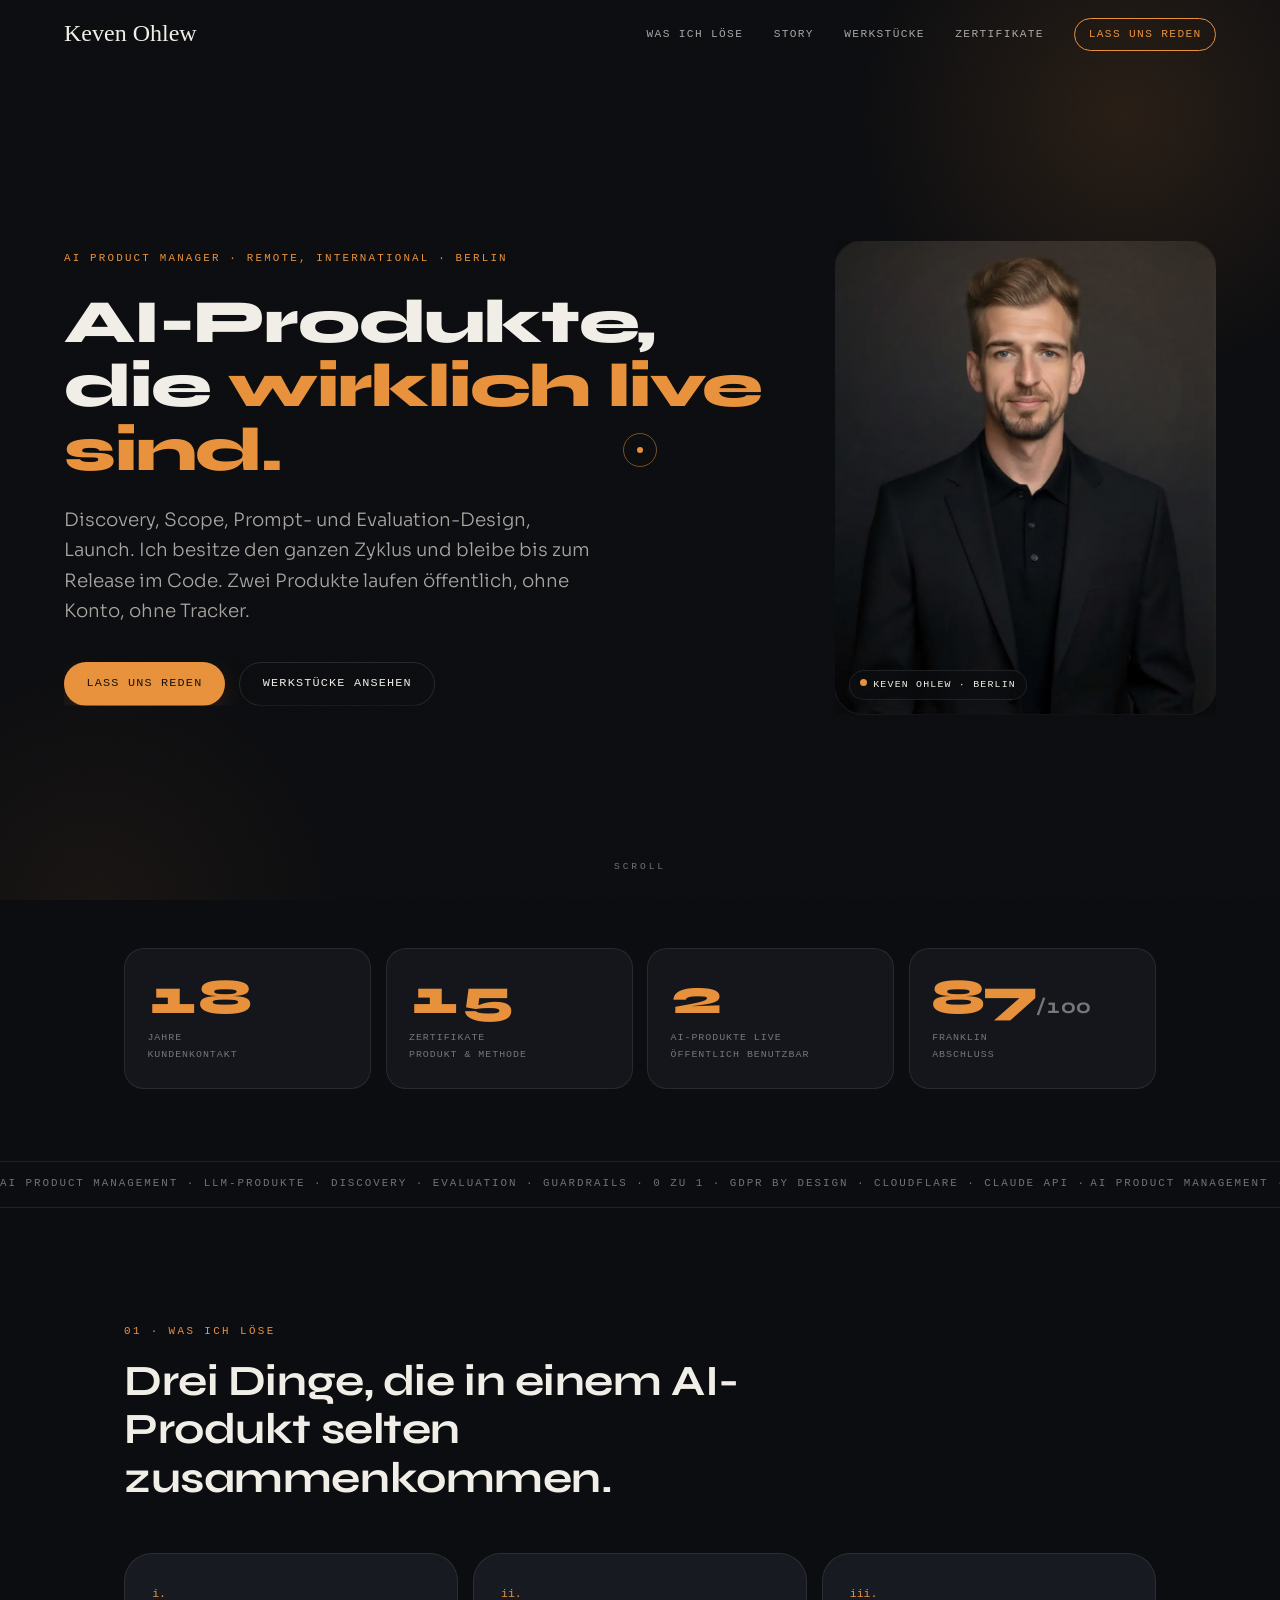
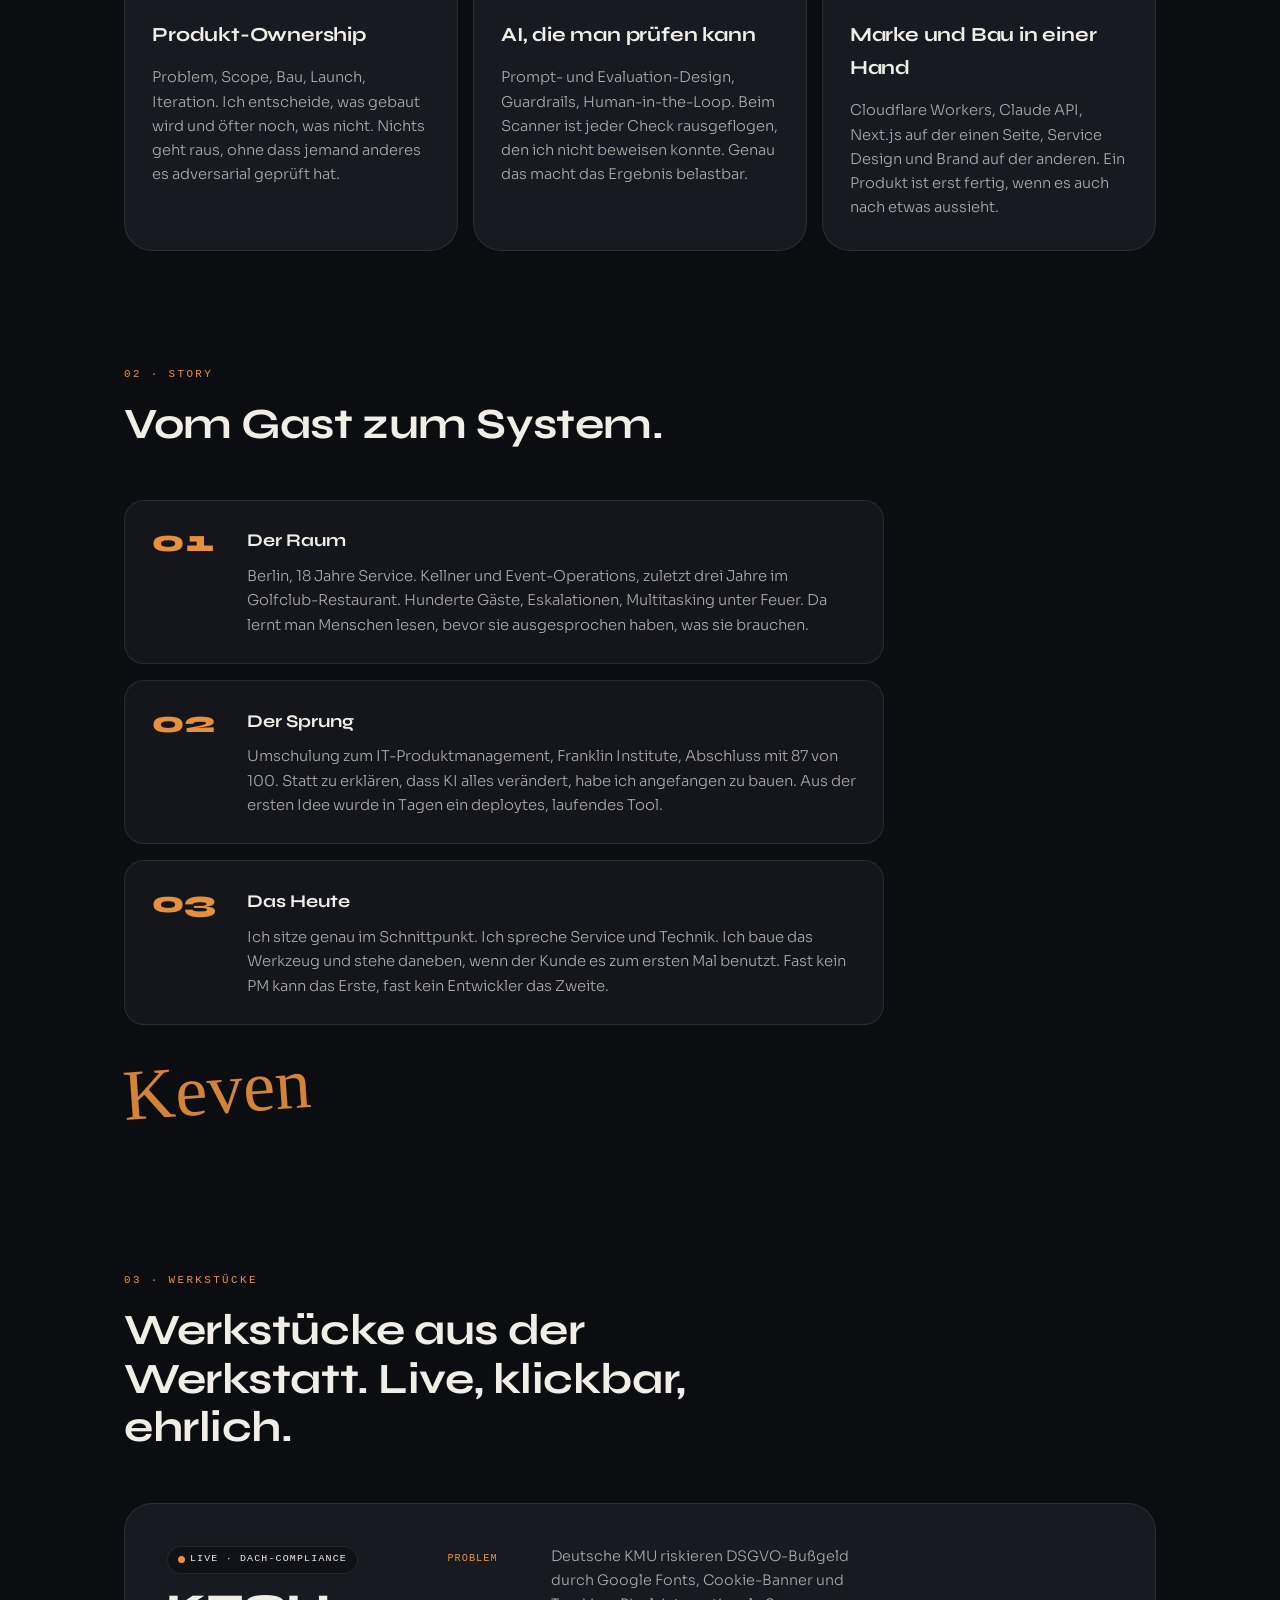
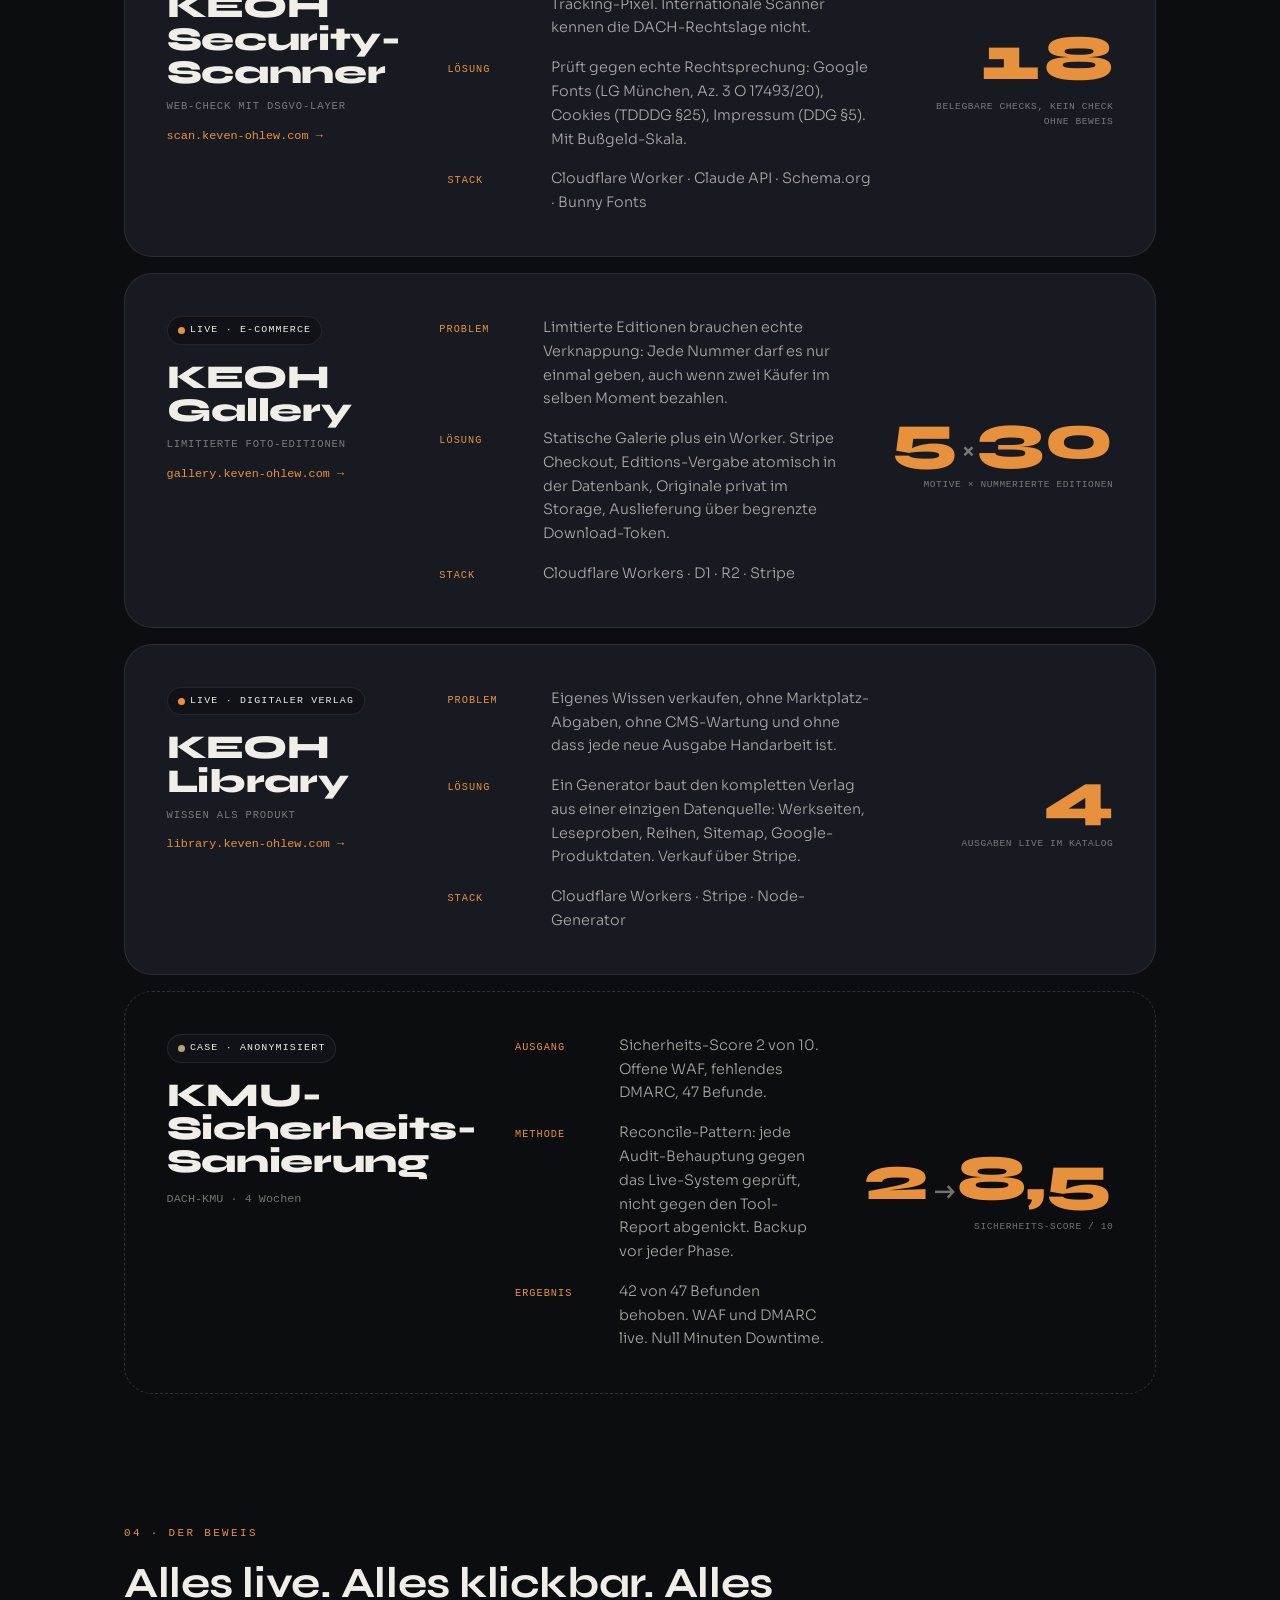
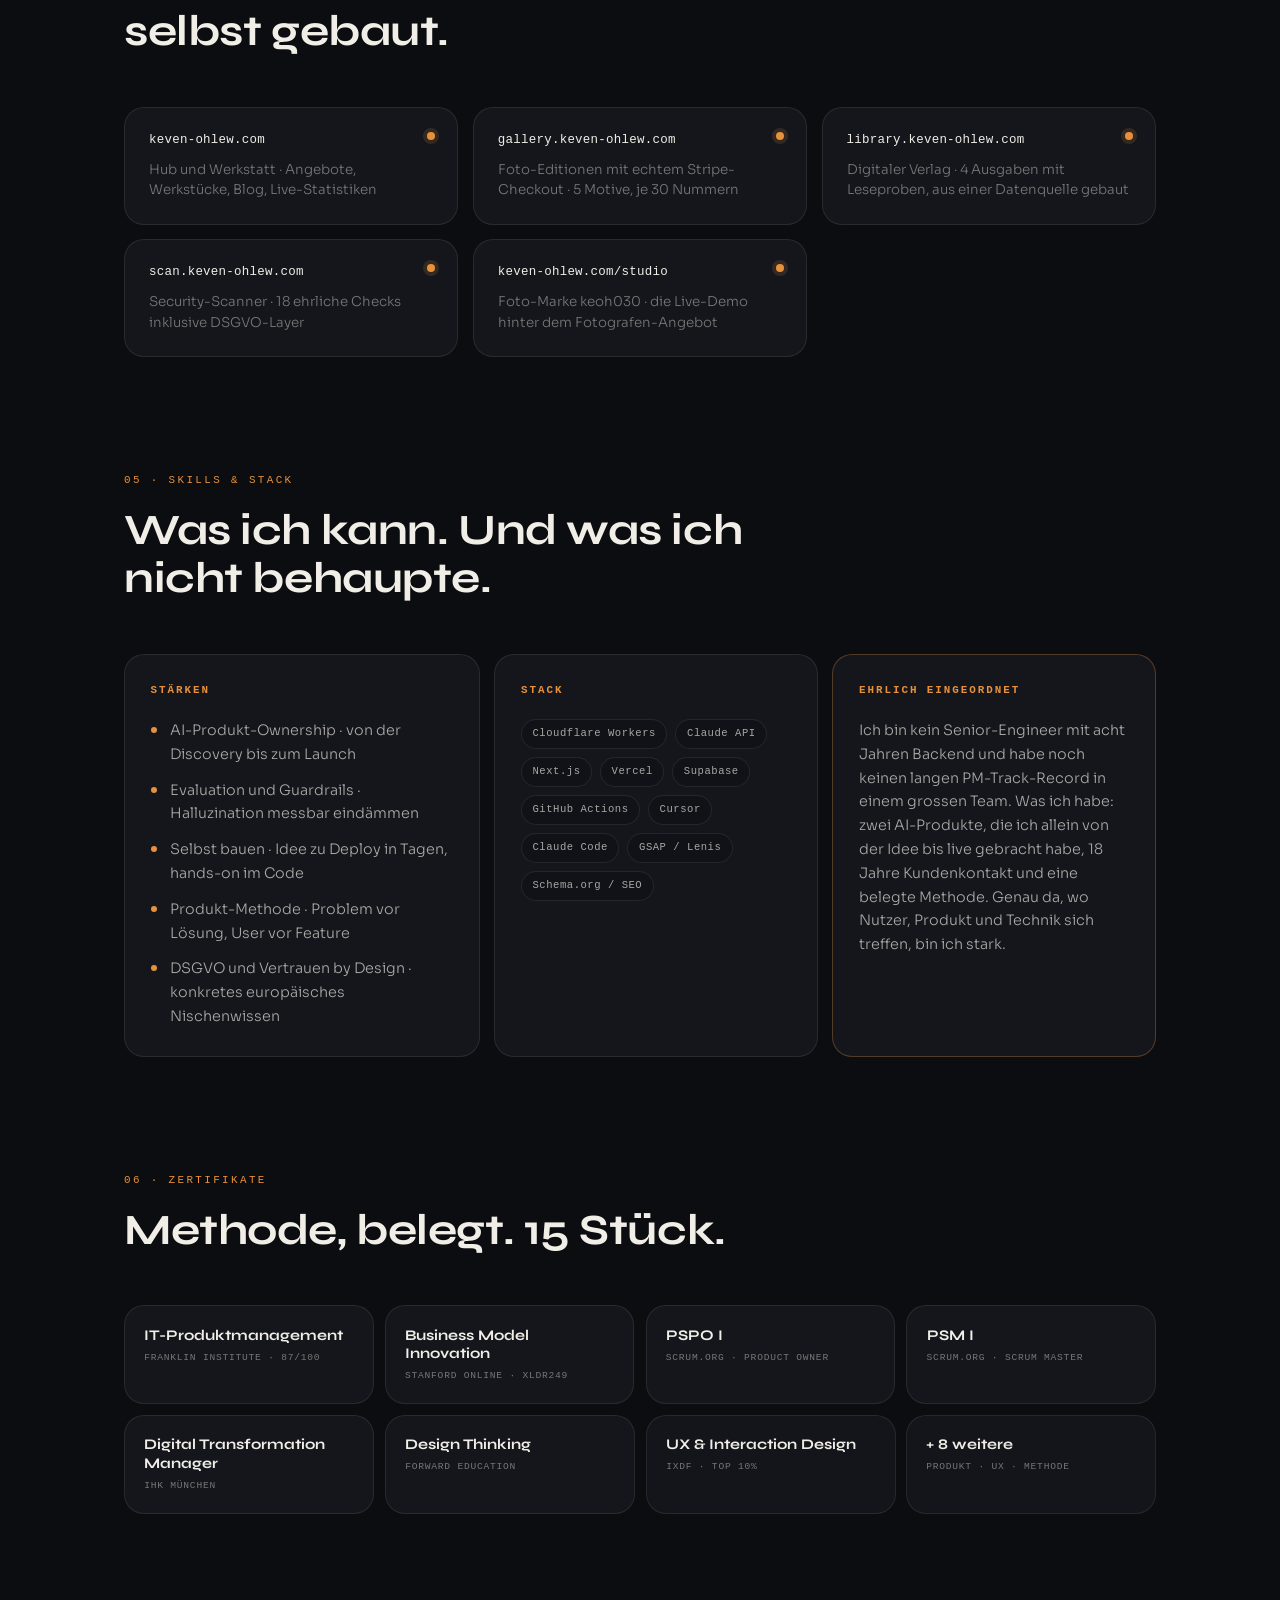
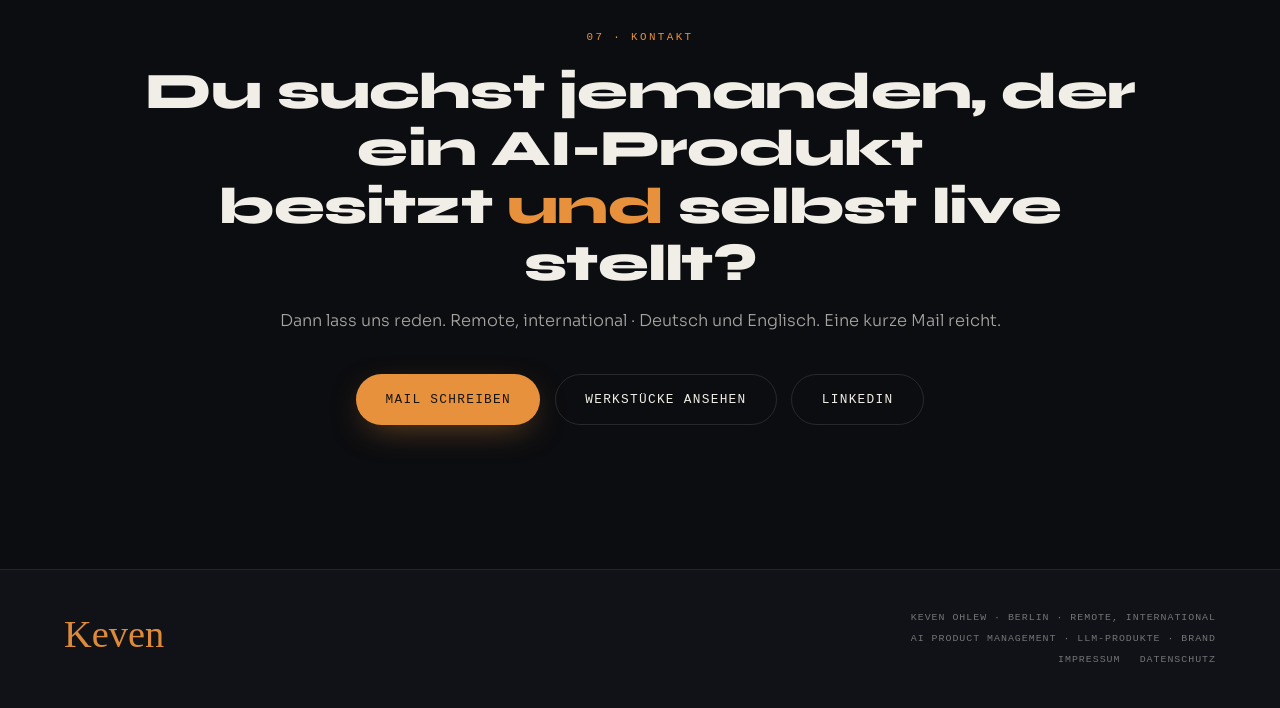
==== index.html @ 0f88714b "Portfolio auf AI Product Manager gedreht Rolle, Meta, Hero und Skills neu. myjobscan raus, Security-" ====
<!DOCTYPE html>
<html lang="de">
<head>
<meta charset="UTF-8">
<meta name="viewport" content="width=device-width, initial-scale=1.0">
<title>Keven Ohlew · AI Product Manager · Remote, international</title>
<meta name="description" content="AI Product Manager. Ich baue AI-Produkte von der Idee bis live: Discovery, Scope, Prompt- und Evaluation-Design, Launch. Zwei Produkte laufen öffentlich. Remote, international.">
<meta name="author" content="Keven Ohlew">
<link rel="canonical" href="https://portfolio.keven-ohlew.com/">
<meta name="theme-color" content="#0C0D10">

<meta property="og:type" content="website">
<meta property="og:url" content="https://portfolio.keven-ohlew.com/">
<meta property="og:title" content="Keven Ohlew · AI Product Manager · Remote, international">
<meta property="og:description" content="Ich baue AI-Produkte von der Idee bis live. Zwei laufen öffentlich, ohne Konto, ohne Tracker.">
<meta property="og:locale" content="de_DE">
<meta property="og:image" content="https://portfolio.keven-ohlew.com/assets/keven.jpg">
<meta name="twitter:card" content="summary_large_image">

<link rel="preconnect" href="https://fonts.bunny.net" crossorigin>
<link href="https://fonts.bunny.net/css?family=syne:700,800|sora:300,400,600|jetbrains-mono:400,500|mr-dafoe:400&display=swap" rel="stylesheet">

<link rel="preload" as="image" href="assets/keven.webp">
<link rel="stylesheet" href="css/style.css">
</head>
<body>

<!-- Scroll progress -->
<div class="progress-bar" aria-hidden="true"></div>

<div class="grain" aria-hidden="true"></div>

<!-- Custom cursor (desktop only) -->
<div class="cursor" aria-hidden="true">
  <div class="cursor__dot"></div>
  <div class="cursor__ring"></div>
</div>

<!-- NAV -->
<header class="nav" id="nav">
  <a href="#top" class="nav__logo">Keven Ohlew</a>
  <nav class="nav__links" aria-label="Hauptnavigation">
    <a href="#loese">Was ich löse</a>
    <a href="#story">Story</a>
    <a href="#proof">Werkstücke</a>
    <a href="#zertifikate">Zertifikate</a>
    <a href="#kontakt" class="nav__cta">Lass uns reden</a>
  </nav>
  <button class="nav__burger" aria-label="Menü öffnen" aria-expanded="false" aria-controls="mobile-nav">
    <span></span><span></span>
  </button>
</header>

<!-- Mobile nav drawer -->
<div class="mobile-nav" id="mobile-nav" aria-hidden="true">
  <nav aria-label="Mobile Navigation">
    <a href="#loese" class="mobile-nav__link">Was ich löse</a>
    <a href="#story" class="mobile-nav__link">Story</a>
    <a href="#proof" class="mobile-nav__link">Werkstücke</a>
    <a href="#zertifikate" class="mobile-nav__link">Zertifikate</a>
    <a href="#kontakt" class="mobile-nav__link mobile-nav__link--cta">Lass uns reden</a>
  </nav>
</div>

<main id="top">

  <!-- 01 HERO -->
  <section class="hero" id="hero">
    <div class="hero__grid">
      <div class="hero__lead">
        <p class="eyebrow" data-reveal>AI Product Manager · Remote, international · Berlin</p>
        <h1 class="hero__h1">
          <span class="line" data-reveal>AI-Produkte,</span>
          <span class="line" data-reveal>die <em>wirklich live sind.</em></span>
        </h1>
        <p class="hero__sub" data-reveal>Discovery, Scope, Prompt- und Evaluation-Design, Launch. Ich besitze den ganzen Zyklus und bleibe bis zum Release im Code. Zwei Produkte laufen öffentlich, ohne Konto, ohne Tracker.</p>
        <div class="hero__actions" data-reveal>
          <a href="#kontakt" class="btn btn--primary">Lass uns reden</a>
          <a href="#proof" class="btn btn--ghost">Werkstücke ansehen</a>
        </div>
      </div>
      <figure class="hero__portrait" data-reveal>
        <img src="assets/keven.webp" alt="Keven Ohlew" width="966" height="1200" fetchpriority="high">
        <figcaption>Keven Ohlew · Berlin</figcaption>
      </figure>
    </div>
    <div class="hero__scroll" aria-hidden="true"><span>scroll</span></div>
  </section>

  <!-- 02 PROOF-BAR -->
  <section class="proofbar" aria-label="Kennzahlen">
    <div class="proofbar__item">
      <span class="num" data-count="18">18</span>
      <span class="lbl">Jahre<br>Kundenkontakt</span>
    </div>
    <div class="proofbar__item">
      <span class="num" data-count="15">15</span>
      <span class="lbl">Zertifikate<br>Produkt & Methode</span>
    </div>
    <div class="proofbar__item">
      <span class="num" data-count="2">2</span>
      <span class="lbl">AI-Produkte live<br>öffentlich benutzbar</span>
    </div>
    <div class="proofbar__item">
      <span class="num num--frac">87<small>/100</small></span>
      <span class="lbl">Franklin<br>Abschluss</span>
    </div>
  </section>

  <!-- MARQUEE -->
  <div class="marquee" aria-hidden="true">
    <div class="marquee__track">
      <span>AI Product Management · LLM-Produkte · Discovery · Evaluation · Guardrails · 0 zu 1 · GDPR by Design · Cloudflare · Claude API · </span>
      <span>AI Product Management · LLM-Produkte · Discovery · Evaluation · Guardrails · 0 zu 1 · GDPR by Design · Cloudflare · Claude API · </span>
    </div>
  </div>

  <!-- 03 WAS ICH LÖSE -->
  <section class="section loese" id="loese">
    <div class="section__head">
      <span class="kicker">01 · Was ich löse</span>
      <h2 class="section__h2">Drei Dinge, die in einem AI-Produkt selten zusammenkommen.</h2>
    </div>
    <div class="loese__grid">
      <article class="card">
        <span class="card__no">i.</span>
        <h3>Produkt-Ownership</h3>
        <p>Problem, Scope, Bau, Launch, Iteration. Ich entscheide, was gebaut wird und öfter noch, was nicht. Nichts geht raus, ohne dass jemand anderes es adversarial geprüft hat.</p>
      </article>
      <article class="card">
        <span class="card__no">ii.</span>
        <h3>AI, die man prüfen kann</h3>
        <p>Prompt- und Evaluation-Design, Guardrails, Human-in-the-Loop. Beim Scanner ist jeder Check rausgeflogen, den ich nicht beweisen konnte. Genau das macht das Ergebnis belastbar.</p>
      </article>
      <article class="card">
        <span class="card__no">iii.</span>
        <h3>Marke und Bau in einer Hand</h3>
        <p>Cloudflare Workers, Claude API, Next.js auf der einen Seite, Service Design und Brand auf der anderen. Ein Produkt ist erst fertig, wenn es auch nach etwas aussieht.</p>
      </article>
    </div>
  </section>

  <!-- 04 STORY -->
  <section class="section story" id="story">
    <div class="section__head">
      <span class="kicker">02 · Story</span>
      <h2 class="section__h2">Vom Gast zum System.</h2>
    </div>
    <div class="story__acts">
      <div class="act" data-reveal>
        <span class="act__no">01</span>
        <div class="act__body">
          <h3>Der Raum</h3>
          <p>Berlin, 18 Jahre Service. Kellner und Event-Operations, zuletzt drei Jahre im Golfclub-Restaurant. Hunderte Gäste, Eskalationen, Multitasking unter Feuer. Da lernt man Menschen lesen, bevor sie ausgesprochen haben, was sie brauchen.</p>
        </div>
      </div>
      <div class="act" data-reveal>
        <span class="act__no">02</span>
        <div class="act__body">
          <h3>Der Sprung</h3>
          <p>Umschulung zum IT-Produktmanagement, Franklin Institute, Abschluss mit 87 von 100. Statt zu erklären, dass KI alles verändert, habe ich angefangen zu bauen. Aus der ersten Idee wurde in Tagen ein deploytes, laufendes Tool.</p>
        </div>
      </div>
      <div class="act" data-reveal>
        <span class="act__no">03</span>
        <div class="act__body">
          <h3>Das Heute</h3>
          <p>Ich sitze genau im Schnittpunkt. Ich spreche Service und Technik. Ich baue das Werkzeug und stehe daneben, wenn der Kunde es zum ersten Mal benutzt. Fast kein PM kann das Erste, fast kein Entwickler das Zweite.</p>
        </div>
      </div>
    </div>
    <p class="story__sig" aria-hidden="true">Keven</p>
  </section>

  <!-- 05 PROOF OF WORK -->
  <section class="section proof" id="proof">
    <div class="section__head">
      <span class="kicker">03 · Werkstücke</span>
      <h2 class="section__h2">Werkstücke aus der Werkstatt. Live, klickbar, ehrlich.</h2>
    </div>

    <article class="work">
      <div class="work__meta">
        <span class="work__tag">Live · DACH-Compliance</span>
        <h3>KEOH Security-Scanner</h3>
        <span class="work__sub">Web-Check mit DSGVO-Layer</span>
        <a class="work__link" href="https://scan.keven-ohlew.com" target="_blank" rel="noopener">scan.keven-ohlew.com →</a>
      </div>
      <div class="work__body">
        <div class="work__block"><span class="work__k">Problem</span><p>Deutsche KMU riskieren DSGVO-Bußgeld durch Google Fonts, Cookie-Banner und Tracking-Pixel. Internationale Scanner kennen die DACH-Rechtslage nicht.</p></div>
        <div class="work__block"><span class="work__k">Lösung</span><p>Prüft gegen echte Rechtsprechung: Google Fonts (LG München, Az. 3 O 17493/20), Cookies (TDDDG §25), Impressum (DDG §5). Mit Bußgeld-Skala.</p></div>
        <div class="work__block"><span class="work__k">Stack</span><p>Cloudflare Worker · Claude API · Schema.org · Bunny Fonts</p></div>
      </div>
      <div class="work__metric">
        <span class="work__big">18</span>
        <span class="work__unit">belegbare Checks, kein Check ohne Beweis</span>
      </div>
    </article>

    <article class="work">
      <div class="work__meta">
        <span class="work__tag">Live · E-Commerce</span>
        <h3>KEOH Gallery</h3>
        <span class="work__sub">Limitierte Foto-Editionen</span>
        <a class="work__link" href="https://gallery.keven-ohlew.com" target="_blank" rel="noopener">gallery.keven-ohlew.com →</a>
      </div>
      <div class="work__body">
        <div class="work__block"><span class="work__k">Problem</span><p>Limitierte Editionen brauchen echte Verknappung: Jede Nummer darf es nur einmal geben, auch wenn zwei Käufer im selben Moment bezahlen.</p></div>
        <div class="work__block"><span class="work__k">Lösung</span><p>Statische Galerie plus ein Worker. Stripe Checkout, Editions-Vergabe atomisch in der Datenbank, Originale privat im Storage, Auslieferung über begrenzte Download-Token.</p></div>
        <div class="work__block"><span class="work__k">Stack</span><p>Cloudflare Workers · D1 · R2 · Stripe</p></div>
      </div>
      <div class="work__metric">
        <span class="work__big">5<small>×</small>30</span>
        <span class="work__unit">Motive × nummerierte Editionen</span>
      </div>
    </article>

    <article class="work">
      <div class="work__meta">
        <span class="work__tag">Live · Digitaler Verlag</span>
        <h3>KEOH Library</h3>
        <span class="work__sub">Wissen als Produkt</span>
        <a class="work__link" href="https://library.keven-ohlew.com" target="_blank" rel="noopener">library.keven-ohlew.com →</a>
      </div>
      <div class="work__body">
        <div class="work__block"><span class="work__k">Problem</span><p>Eigenes Wissen verkaufen, ohne Marktplatz-Abgaben, ohne CMS-Wartung und ohne dass jede neue Ausgabe Handarbeit ist.</p></div>
        <div class="work__block"><span class="work__k">Lösung</span><p>Ein Generator baut den kompletten Verlag aus einer einzigen Datenquelle: Werkseiten, Leseproben, Reihen, Sitemap, Google-Produktdaten. Verkauf über Stripe.</p></div>
        <div class="work__block"><span class="work__k">Stack</span><p>Cloudflare Workers · Stripe · Node-Generator</p></div>
      </div>
      <div class="work__metric">
        <span class="work__big">4</span>
        <span class="work__unit">Ausgaben live im Katalog</span>
      </div>
    </article>

    <article class="work work--case">
      <div class="work__meta">
        <span class="work__tag">Case · anonymisiert</span>
        <h3>KMU-Sicherheits-Sanierung</h3>
        <span class="work__link work__link--muted">DACH-KMU · 4 Wochen</span>
      </div>
      <div class="work__body">
        <div class="work__block"><span class="work__k">Ausgang</span><p>Sicherheits-Score 2 von 10. Offene WAF, fehlendes DMARC, 47 Befunde.</p></div>
        <div class="work__block"><span class="work__k">Methode</span><p>Reconcile-Pattern: jede Audit-Behauptung gegen das Live-System geprüft, nicht gegen den Tool-Report abgenickt. Backup vor jeder Phase.</p></div>
        <div class="work__block"><span class="work__k">Ergebnis</span><p>42 von 47 Befunden behoben. WAF und DMARC live. Null Minuten Downtime.</p></div>
      </div>
      <div class="work__metric">
        <span class="work__big">2<small>→</small>8,5</span>
        <span class="work__unit">Sicherheits-Score / 10</span>
      </div>
    </article>
  </section>

  <!-- 06 BEWEIS · alles live -->
  <section class="section beweis" id="beweis">
    <div class="section__head">
      <span class="kicker">04 · Der Beweis</span>
      <h2 class="section__h2">Alles live. Alles klickbar. Alles selbst gebaut.</h2>
    </div>
    <div class="beweis__grid">
      <a class="bw" href="https://keven-ohlew.com" target="_blank" rel="noopener">
        <span class="bw__dot" aria-hidden="true"></span>
        <span class="bw__url">keven-ohlew.com</span>
        <span class="bw__what">Hub und Werkstatt · Angebote, Werkstücke, Blog, Live-Statistiken</span>
      </a>
      <a class="bw" href="https://gallery.keven-ohlew.com" target="_blank" rel="noopener">
        <span class="bw__dot" aria-hidden="true"></span>
        <span class="bw__url">gallery.keven-ohlew.com</span>
        <span class="bw__what">Foto-Editionen mit echtem Stripe-Checkout · 5 Motive, je 30 Nummern</span>
      </a>
      <a class="bw" href="https://library.keven-ohlew.com" target="_blank" rel="noopener">
        <span class="bw__dot" aria-hidden="true"></span>
        <span class="bw__url">library.keven-ohlew.com</span>
        <span class="bw__what">Digitaler Verlag · 4 Ausgaben mit Leseproben, aus einer Datenquelle gebaut</span>
      </a>
      <a class="bw" href="https://scan.keven-ohlew.com" target="_blank" rel="noopener">
        <span class="bw__dot" aria-hidden="true"></span>
        <span class="bw__url">scan.keven-ohlew.com</span>
        <span class="bw__what">Security-Scanner · 18 ehrliche Checks inklusive DSGVO-Layer</span>
      </a>
      <a class="bw" href="https://keven-ohlew.com/studio/" target="_blank" rel="noopener">
        <span class="bw__dot" aria-hidden="true"></span>
        <span class="bw__url">keven-ohlew.com/studio</span>
        <span class="bw__what">Foto-Marke keoh030 · die Live-Demo hinter dem Fotografen-Angebot</span>
      </a>
    </div>
  </section>

  <!-- 07 SKILLS & STACK -->
  <section class="section skills" id="skills">
    <div class="section__head">
      <span class="kicker">05 · Skills & Stack</span>
      <h2 class="section__h2">Was ich kann. Und was ich nicht behaupte.</h2>
    </div>
    <div class="skills__grid">
      <div class="skills__col">
        <h3 class="skills__h3">Stärken</h3>
        <ul class="skills__list">
          <li>AI-Produkt-Ownership · von der Discovery bis zum Launch</li>
          <li>Evaluation und Guardrails · Halluzination messbar eindämmen</li>
          <li>Selbst bauen · Idee zu Deploy in Tagen, hands-on im Code</li>
          <li>Produkt-Methode · Problem vor Lösung, User vor Feature</li>
          <li>DSGVO und Vertrauen by Design · konkretes europäisches Nischenwissen</li>
        </ul>
      </div>
      <div class="skills__col">
        <h3 class="skills__h3">Stack</h3>
        <ul class="skills__tags">
          <li>Cloudflare Workers</li><li>Claude API</li><li>Next.js</li><li>Vercel</li>
          <li>Supabase</li><li>GitHub Actions</li><li>Cursor</li><li>Claude Code</li>
          <li>GSAP / Lenis</li><li>Schema.org / SEO</li>
        </ul>
      </div>
      <div class="skills__col skills__honest">
        <h3 class="skills__h3">Ehrlich eingeordnet</h3>
        <p>Ich bin kein Senior-Engineer mit acht Jahren Backend und habe noch keinen langen PM-Track-Record in einem grossen Team. Was ich habe: zwei AI-Produkte, die ich allein von der Idee bis live gebracht habe, 18 Jahre Kundenkontakt und eine belegte Methode. Genau da, wo Nutzer, Produkt und Technik sich treffen, bin ich stark.</p>
      </div>
    </div>
  </section>

  <!-- 07 ZERTIFIKATE -->
  <section class="section certs" id="zertifikate">
    <div class="section__head">
      <span class="kicker">06 · Zertifikate</span>
      <h2 class="section__h2">Methode, belegt. 15 Stück.</h2>
    </div>
    <ul class="certs__wall">
      <li><span class="certs__name">IT-Produktmanagement</span><span class="certs__by">Franklin Institute · 87/100</span></li>
      <li><span class="certs__name">Business Model Innovation</span><span class="certs__by">Stanford Online · XLDR249</span></li>
      <li><span class="certs__name">PSPO I</span><span class="certs__by">Scrum.org · Product Owner</span></li>
      <li><span class="certs__name">PSM I</span><span class="certs__by">Scrum.org · Scrum Master</span></li>
      <li><span class="certs__name">Digital Transformation Manager</span><span class="certs__by">IHK München</span></li>
      <li><span class="certs__name">Design Thinking</span><span class="certs__by">Forward Education</span></li>
      <li><span class="certs__name">UX & Interaction Design</span><span class="certs__by">IxDF · Top 10%</span></li>
      <li><span class="certs__name">+ 8 weitere</span><span class="certs__by">Produkt · UX · Methode</span></li>
    </ul>
  </section>

  <!-- 08 KONTAKT -->
  <section class="section kontakt" id="kontakt">
    <span class="kicker kicker--center">07 · Kontakt</span>
    <h2 class="kontakt__h2">Du suchst jemanden, der ein AI-Produkt<br>besitzt <em>und</em> selbst live stellt?</h2>
    <p class="kontakt__sub">Dann lass uns reden. Remote, international · Deutsch und Englisch. Eine kurze Mail reicht.</p>
    <div class="kontakt__actions">
      <a class="btn btn--primary btn--lg" href="mailto:kevenohlew@googlemail.com">Mail schreiben</a>
      <a class="btn btn--ghost btn--lg" href="#proof">Werkstücke ansehen</a>
      <a class="btn btn--ghost btn--lg" href="https://www.linkedin.com/in/keven-ohlew" target="_blank" rel="noopener">LinkedIn</a>
    </div>
  </section>

</main>

<footer class="foot">
  <span class="foot__sig">Keven</span>
  <div class="foot__meta">
    <span>Keven Ohlew · Berlin · Remote, international</span>
    <span>AI Product Management · LLM-Produkte · Brand</span>
    <span class="foot__legal">
      <a href="impressum.html">Impressum</a>
      <a href="datenschutz.html">Datenschutz</a>
    </span>
  </div>
</footer>

<noscript><style>[data-reveal]{opacity:1!important;transform:none!important}</style></noscript>
<script src="js/gsap.min.js"></script>
<script src="js/ScrollTrigger.min.js"></script>
<script src="js/main.js"></script>
</body>
</html>
---- css/style.css ----
/* ============================================================
   KEOH Portfolio v2 · "Nachtschicht"
   Dunkles Karten-System mit Amber-Akzent.
   Fonts: Syne (Display) · Sora (Text) · JetBrains Mono (Label)
   · Mr Dafoe (Signatur, Pflicht).
   Klassennamen unverändert · js/main.js (GSAP) bleibt kompatibel.
   ============================================================ */
:root{
  --bg:#0C0D10;
  --bg-deep:#101218;
  --surface:#14161C;
  --card:#171A21;
  --card-deep:#1D212A;
  --line:rgba(240,238,230,.09);
  --ink:#F0EEE6;
  --ink-soft:rgba(240,238,230,.68);
  --ink-mute:rgba(240,238,230,.45);
  --ink-faint:rgba(240,238,230,.12);
  --accent:#E8913C;
  --accent-deep:#C86F1F;
  --on-accent:#16130D;
  /* Alt-Namen aus v1 weiterverdrahtet, damit kein Selektor ins Leere greift */
  --rust:var(--accent);
  --gold:#B8A379;
  --gold-link:#CBB68C;

  --f-display:'Syne',Futura,sans-serif;
  --f-serif:'Syne',Georgia,sans-serif;
  --f-body:'Sora',system-ui,sans-serif;
  --f-mono:'JetBrains Mono',ui-monospace,monospace;
  --f-sig:'Mr Dafoe','Brush Script MT',cursive;

  --r-lg:28px;
  --r-md:20px;
  --pad:clamp(1.25rem,5vw,5rem);
  --maxw:1160px;
  --ease:cubic-bezier(.22,1,.36,1);
}

*{margin:0;padding:0;box-sizing:border-box}
html{scroll-behavior:smooth;-webkit-text-size-adjust:100%}
@media(prefers-reduced-motion:reduce){html{scroll-behavior:auto}}
body{
  background:var(--bg);color:var(--ink);
  font-family:var(--f-body);font-weight:300;
  font-size:clamp(.95rem,.4vw + .85rem,1.02rem);line-height:1.65;
  -webkit-font-smoothing:antialiased;overflow-x:hidden;
}
img{display:block;max-width:100%}
a{color:inherit;text-decoration:none}
::selection{background:var(--accent);color:var(--on-accent)}
a:focus-visible,button:focus-visible{outline:2px solid var(--accent);outline-offset:3px;border-radius:6px}

/* Kein CSS-Pre-Hide: Inhalt ist ohne JS/GSAP immer sichtbar (progressive enhancement).
   GSAP setzt seine Start-Zustaende zur Laufzeit selbst (fromTo). */

/* ---- Atmosphäre: Progress, Grain, Glow ---- */
.progress-bar{position:fixed;top:0;left:0;height:2px;width:0;z-index:120;
  background:linear-gradient(90deg,var(--accent-deep),var(--accent))}
.grain{position:fixed;inset:0;z-index:100;pointer-events:none;opacity:.05;mix-blend-mode:overlay;
  background-image:url("data:image/svg+xml,%3Csvg xmlns='http://www.w3.org/2000/svg' width='140' height='140'%3E%3Cfilter id='n'%3E%3CfeTurbulence type='fractalNoise' baseFrequency='.9' numOctaves='2'/%3E%3C/filter%3E%3Crect width='140' height='140' filter='url(%23n)' opacity='.6'/%3E%3C/svg%3E")}

/* ---- Custom Cursor ---- */
.cursor{display:none}
@media(hover:hover) and (pointer:fine){
  .cursor{display:block;position:fixed;inset:0;z-index:110;pointer-events:none}
  .cursor__dot,.cursor__ring{position:absolute;border-radius:50%;transform:translate(-50%,-50%)}
  .cursor__dot{width:6px;height:6px;background:var(--accent)}
  .cursor__ring{width:34px;height:34px;border:1px solid rgba(232,145,60,.5);transition:width .3s var(--ease),height .3s var(--ease),border-color .3s}
  body.cursor--hover .cursor__ring{width:52px;height:52px;border-color:var(--accent)}
  body.cursor--text .cursor__ring{width:22px;height:22px;border-color:rgba(232,145,60,.3)}
}

/* ---- NAV ---- */
.nav{position:fixed;top:0;left:0;right:0;z-index:90;display:flex;justify-content:space-between;align-items:center;
  padding:.9rem var(--pad);transition:background .35s var(--ease),border-color .35s var(--ease)}
.nav.is-stuck{background:rgba(12,13,16,.78);-webkit-backdrop-filter:blur(16px);backdrop-filter:blur(16px);
  border-bottom:1px solid var(--line)}
.nav__logo{font-family:var(--f-sig);font-size:1.5rem;color:var(--ink)}
.nav__links{display:flex;gap:1.9rem;align-items:center}
.nav__links a{font-family:var(--f-mono);font-size:.7rem;letter-spacing:.12em;text-transform:uppercase;color:var(--ink-soft);transition:color .3s}
.nav__links a:hover{color:var(--accent)}
.nav__cta{border:1px solid var(--accent);color:var(--accent)!important;border-radius:999px;padding:.55em 1.2em;transition:background .3s,color .3s}
.nav__cta:hover{background:var(--accent);color:var(--on-accent)!important}
.nav__burger{display:none;background:none;border:none;cursor:pointer;width:44px;height:44px;position:relative;z-index:95}
.nav__burger span{display:block;width:22px;height:2px;background:var(--ink);margin:5px auto;transition:transform .3s var(--ease),opacity .3s}
.nav__burger[aria-expanded="true"] span:first-child{transform:translateY(3.5px) rotate(45deg)}
.nav__burger[aria-expanded="true"] span:last-child{transform:translateY(-3.5px) rotate(-45deg)}

.mobile-nav{position:fixed;inset:0;z-index:85;background:rgba(12,13,16,.97);
  display:flex;align-items:center;justify-content:center;
  opacity:0;pointer-events:none;transition:opacity .35s var(--ease)}
.mobile-nav.is-open{opacity:1;pointer-events:auto}
.mobile-nav nav{display:flex;flex-direction:column;gap:1.6rem;text-align:center}
.mobile-nav__link{font-family:var(--f-display);font-weight:700;font-size:1.7rem;color:var(--ink);transition:color .3s}
.mobile-nav__link:hover{color:var(--accent)}
.mobile-nav__link:focus-visible{outline:2px solid var(--accent);outline-offset:4px}
.mobile-nav__link--cta{font-family:var(--f-mono);font-weight:400;font-size:.8rem;letter-spacing:.12em;text-transform:uppercase;
  border:1px solid var(--accent);color:var(--accent);border-radius:999px;padding:.9em 1.8em;margin-top:.6rem}
.mobile-nav__link--cta:hover{background:var(--accent);color:var(--on-accent)}

/* ---- Buttons ---- */
.btn{display:inline-flex;align-items:center;justify-content:center;font-family:var(--f-mono);
  font-size:.74rem;letter-spacing:.1em;text-transform:uppercase;border-radius:999px;
  padding:.95em 1.9em;transition:transform .3s var(--ease),background .3s,color .3s,border-color .3s,box-shadow .3s;cursor:pointer}
.btn--primary{background:var(--accent);color:var(--on-accent);font-weight:500;
  box-shadow:0 10px 34px -12px rgba(232,145,60,.55)}
.btn--primary:hover{background:#F2A356;box-shadow:0 14px 40px -12px rgba(232,145,60,.7)}
.btn--ghost{border:1px solid var(--ink-faint);color:var(--ink)}
.btn--ghost:hover{border-color:var(--accent);color:var(--accent)}
.btn--lg{padding:1.1em 2.3em;font-size:.8rem}

/* ---- Layout-Grundlagen ---- */
.section{max-width:var(--maxw);margin:0 auto;padding:clamp(4.5rem,9vw,7.5rem) var(--pad) 0}
.section__head{margin-bottom:clamp(2.2rem,4vw,3.4rem)}
.kicker{font-family:var(--f-mono);font-size:.68rem;letter-spacing:.22em;text-transform:uppercase;color:var(--accent);display:block;margin-bottom:1rem}
.kicker--center{text-align:center}
.section__h2{font-family:var(--f-display);font-weight:700;font-size:clamp(1.75rem,3.6vw,2.7rem);line-height:1.12;letter-spacing:-.01em;max-width:22ch}
.eyebrow{font-family:var(--f-mono);font-size:.68rem;letter-spacing:.2em;text-transform:uppercase;color:var(--ink-mute)}

/* ---- 01 HERO ---- */
.hero{position:relative;min-height:100svh;display:flex;align-items:center;padding:6.5rem var(--pad) 3rem;overflow:hidden}
.hero::before{content:"";position:absolute;top:-30%;right:-18%;width:60vw;height:60vw;border-radius:50%;pointer-events:none;
  background:radial-gradient(closest-side,rgba(232,145,60,.13),transparent 70%)}
.hero::after{content:"";position:absolute;bottom:-40%;left:-20%;width:55vw;height:55vw;border-radius:50%;pointer-events:none;
  background:radial-gradient(closest-side,rgba(232,145,60,.06),transparent 70%)}
.hero__grid{position:relative;max-width:var(--maxw);margin:0 auto;display:grid;grid-template-columns:1.3fr .7fr;
  gap:clamp(2rem,5vw,4rem);align-items:center;width:100%}
/* min-width:0: lange Headline-Woerter duerfen die Portrait-Spalte nicht kollabieren */
.hero__grid>*{min-width:0}
.hero .eyebrow{color:var(--accent);margin-bottom:1.4rem;display:block}
.hero__h1{font-family:var(--f-display);font-weight:800;font-size:clamp(2.3rem,4.8vw,3.9rem);line-height:1.04;letter-spacing:-.02em;margin-bottom:1.4rem;
  hyphens:manual;overflow-wrap:break-word}
.hero__h1 .line{display:block}
.hero__h1 em{font-style:normal;color:var(--accent)}
.hero__sub{color:var(--ink-soft);font-size:clamp(1rem,1.6vw,1.15rem);max-width:38ch;margin-bottom:2.2rem}
.hero__actions{display:flex;gap:.9rem;flex-wrap:wrap}
.hero__portrait{position:relative;border-radius:var(--r-lg);overflow:hidden;
  box-shadow:0 40px 90px -30px rgba(0,0,0,.8),0 0 0 1px var(--line);will-change:transform}
.hero__portrait img{width:100%;height:auto;filter:saturate(.92) contrast(1.03)}
.hero__portrait::after{content:"";position:absolute;inset:0;border-radius:var(--r-lg);
  background:linear-gradient(200deg,rgba(232,145,60,.12),transparent 45%);pointer-events:none}
.hero__portrait figcaption{position:absolute;left:.9rem;bottom:.9rem;z-index:2;
  font-family:var(--f-mono);font-size:.62rem;letter-spacing:.12em;text-transform:uppercase;color:var(--ink);
  background:rgba(12,13,16,.72);-webkit-backdrop-filter:blur(10px);backdrop-filter:blur(10px);
  border:1px solid var(--line);border-radius:999px;padding:.55em 1em}
.hero__portrait figcaption::before{content:"";display:inline-block;width:7px;height:7px;border-radius:50%;
  background:var(--accent);margin-right:.6em;vertical-align:1px}
.hero__scroll{position:absolute;bottom:1.6rem;left:50%;transform:translateX(-50%);
  font-family:var(--f-mono);font-size:.6rem;letter-spacing:.3em;text-transform:uppercase;color:var(--ink-mute)}

/* ---- 02 PROOF-BAR ---- */
.proofbar{max-width:var(--maxw);margin:0 auto;padding:clamp(2rem,4vw,3rem) var(--pad) 0;
  display:grid;grid-template-columns:repeat(4,1fr);gap:.9rem}
.proofbar__item{background:var(--surface);border:1px solid var(--line);border-radius:var(--r-md);
  padding:1.5rem 1.4rem;display:flex;flex-direction:column;gap:.45rem;
  transition:border-color .35s var(--ease),transform .35s var(--ease)}
.proofbar__item:hover{border-color:rgba(232,145,60,.4);transform:translateY(-3px)}
.num{font-family:var(--f-display);font-weight:800;font-size:clamp(2.1rem,4vw,3.1rem);line-height:1;color:var(--accent);font-variant-numeric:tabular-nums}
.num--frac small{font-size:.42em;color:var(--ink-mute);font-weight:700}
.proofbar .lbl{font-family:var(--f-mono);font-size:.62rem;letter-spacing:.1em;text-transform:uppercase;color:var(--ink-mute);line-height:1.7}

/* ---- MARQUEE ---- */
.marquee{overflow:hidden;border-block:1px solid var(--line);margin-top:clamp(3rem,6vw,4.5rem);padding:.85rem 0}
.marquee__track{display:flex;white-space:nowrap;width:max-content;animation:marquee-run 36s linear infinite}
.marquee__track span{font-family:var(--f-mono);font-size:.68rem;letter-spacing:.18em;text-transform:uppercase;color:var(--ink-mute);padding-right:.4em}
@keyframes marquee-run{from{transform:translateX(0)}to{transform:translateX(-50%)}}
@media(prefers-reduced-motion:reduce){.marquee__track{animation:none}}

/* ---- 03 WAS ICH LÖSE ---- */
.loese__grid{display:grid;grid-template-columns:repeat(3,1fr);gap:.9rem}
.card{background:var(--card);border:1px solid var(--line);border-radius:var(--r-lg);
  padding:1.9rem 1.7rem;display:flex;flex-direction:column;gap:.9rem;
  transition:border-color .35s var(--ease),transform .35s var(--ease),background .35s}
.card:hover{border-color:rgba(232,145,60,.4);transform:translateY(-4px);background:var(--card-deep)}
.card__no{font-family:var(--f-mono);font-size:.72rem;color:var(--accent)}
.card h3{font-family:var(--f-display);font-weight:700;font-size:1.25rem;letter-spacing:-.01em}
.card p{color:var(--ink-soft);font-size:.92rem}

/* ---- 04 STORY ---- */
.story{position:relative}
.story__acts{display:flex;flex-direction:column;gap:1rem;max-width:760px}
.act{display:grid;grid-template-columns:4.5rem 1fr;gap:1.4rem;align-items:start;
  background:var(--surface);border:1px solid var(--line);border-radius:var(--r-md);padding:1.6rem 1.7rem}
.act__no{font-family:var(--f-display);font-weight:800;font-size:1.9rem;color:var(--accent);line-height:1;font-variant-numeric:tabular-nums}
.act__body h3{font-family:var(--f-display);font-weight:700;font-size:1.12rem;margin-bottom:.5rem}
.act__body p{color:var(--ink-soft);font-size:.93rem}
.story__sig{font-family:var(--f-sig);font-size:clamp(3rem,7vw,4.5rem);color:var(--accent);opacity:.9;
  margin-top:2.2rem;padding-bottom:.35em;line-height:1;transform:rotate(-4deg);transform-origin:left}

/* ---- 05 WERKSTÜCKE ---- */
.proof{max-width:var(--maxw)}
.work{display:grid;grid-template-columns:.85fr 1.5fr .7fr;gap:clamp(1.5rem,3vw,2.6rem);align-items:start;
  background:var(--card);border:1px solid var(--line);border-radius:var(--r-lg);
  padding:clamp(1.7rem,3.5vw,2.6rem);margin-bottom:1rem;position:relative;overflow:hidden;
  transition:border-color .35s var(--ease),transform .35s var(--ease)}
.work:hover{border-color:rgba(232,145,60,.38);transform:translateY(-3px)}
.work__tag{display:inline-flex;align-items:center;gap:.55em;font-family:var(--f-mono);font-size:.62rem;
  letter-spacing:.12em;text-transform:uppercase;color:var(--ink);
  border:1px solid var(--line);border-radius:999px;padding:.5em 1em;margin-bottom:1rem;background:var(--bg-deep)}
.work__tag::before{content:"";width:7px;height:7px;border-radius:50%;background:var(--accent);flex:none}
.work__meta h3{font-family:var(--f-display);font-weight:800;font-size:clamp(1.5rem,2.6vw,2.1rem);line-height:1;letter-spacing:-.01em}
.work__sub{font-family:var(--f-mono);font-size:.66rem;letter-spacing:.08em;text-transform:uppercase;color:var(--ink-mute);display:block;margin-top:.55rem}
.work__link{font-family:var(--f-mono);font-size:.74rem;color:var(--accent);display:inline-block;margin-top:.7rem;
  border-bottom:1px solid transparent;transition:border-color .3s}
.work__link:hover{border-color:var(--accent)}
.work__link--muted{color:var(--ink-mute);pointer-events:none}
.work__body{display:flex;flex-direction:column;gap:1rem}
.work__block{display:grid;grid-template-columns:5.5rem 1fr;gap:1rem;align-items:baseline}
.work__k{font-family:var(--f-mono);font-size:.64rem;letter-spacing:.1em;text-transform:uppercase;color:var(--accent)}
.work__block p{font-size:.9rem;color:var(--ink-soft)}
.work__metric{text-align:right;align-self:center}
.work__big{font-family:var(--f-display);font-weight:800;font-size:clamp(2.6rem,5vw,4rem);line-height:.9;color:var(--accent);display:block;font-variant-numeric:tabular-nums}
.work__big small{font-size:.4em;color:var(--ink-mute);padding:0 .1em;font-weight:700}
.work__unit{font-family:var(--f-mono);font-size:.6rem;letter-spacing:.06em;text-transform:uppercase;color:var(--ink-mute);display:block;margin-top:.7rem}
.work--case{background:transparent;border-style:dashed;border-color:rgba(240,238,230,.16)}
.work--case .work__tag::before{background:var(--gold)}

/* ---- 06 BEWEIS · Ökosystem ---- */
.beweis__grid{display:grid;grid-template-columns:repeat(3,1fr);gap:.9rem}
.bw{display:flex;flex-direction:column;gap:.55rem;background:var(--surface);border:1px solid var(--line);
  border-radius:var(--r-md);padding:1.4rem 1.5rem;position:relative;
  transition:border-color .35s var(--ease),transform .35s var(--ease),background .35s}
.bw:hover{border-color:rgba(232,145,60,.45);transform:translateY(-3px);background:var(--card-deep)}
.bw__dot{position:absolute;top:1.5rem;right:1.4rem;width:8px;height:8px;border-radius:50%;background:var(--accent);
  box-shadow:0 0 0 4px rgba(232,145,60,.15)}
.bw__url{font-family:var(--f-mono);font-size:.78rem;color:var(--ink);letter-spacing:.02em;padding-right:1.6rem}
.bw__what{font-size:.84rem;color:var(--ink-mute);line-height:1.55}
.bw:hover .bw__url{color:var(--accent)}

/* ---- 07 SKILLS ---- */
.skills__grid{display:grid;grid-template-columns:1.1fr 1fr 1fr;gap:.9rem;align-items:stretch}
.skills__col{background:var(--surface);border:1px solid var(--line);border-radius:var(--r-md);padding:1.7rem 1.6rem}
.skills__h3{font-family:var(--f-mono);font-size:.68rem;letter-spacing:.18em;text-transform:uppercase;color:var(--accent);margin-bottom:1.2rem}
.skills__list{list-style:none;display:flex;flex-direction:column;gap:.75rem}
.skills__list li{font-size:.9rem;color:var(--ink-soft);padding-left:1.2rem;position:relative}
.skills__list li::before{content:"";position:absolute;left:0;top:.55em;width:6px;height:6px;border-radius:50%;background:var(--accent)}
.skills__tags{list-style:none;display:flex;flex-wrap:wrap;gap:.5rem}
.skills__tags li{font-family:var(--f-mono);font-size:.66rem;letter-spacing:.05em;color:var(--ink-soft);
  border:1px solid var(--line);border-radius:999px;padding:.5em 1em;background:var(--bg-deep);
  transition:border-color .3s,color .3s}
.skills__tags li:hover{border-color:var(--accent);color:var(--accent)}
.skills__honest p{font-size:.9rem;color:var(--ink-soft)}
.skills__honest{border-color:rgba(232,145,60,.3)}

/* ---- 08 ZERTIFIKATE ---- */
.certs__wall{list-style:none;display:grid;grid-template-columns:repeat(4,1fr);gap:.7rem}
.certs__wall li{background:var(--surface);border:1px solid var(--line);border-radius:var(--r-md);
  padding:1.2rem 1.2rem;display:flex;flex-direction:column;gap:.35rem;
  transition:border-color .35s var(--ease),transform .35s var(--ease)}
.certs__wall li:hover{border-color:rgba(232,145,60,.4);transform:translateY(-3px)}
.certs__name{font-family:var(--f-display);font-weight:700;font-size:.92rem;line-height:1.25}
.certs__by{font-family:var(--f-mono);font-size:.6rem;letter-spacing:.08em;text-transform:uppercase;color:var(--ink-mute)}

/* ---- 09 KONTAKT ---- */
.kontakt{text-align:center;padding-bottom:clamp(4rem,8vw,6rem)}
.kontakt__h2{font-family:var(--f-display);font-weight:800;font-size:clamp(1.9rem,4.4vw,3.2rem);line-height:1.12;letter-spacing:-.015em;
  max-width:24ch;margin:0 auto 1rem}
.kontakt__h2 em{font-style:normal;color:var(--accent)}
.kontakt__sub{color:var(--ink-soft);margin-bottom:2.4rem}
.kontakt__actions{display:flex;gap:.9rem;justify-content:center;flex-wrap:wrap;margin-bottom:3rem}
.kontakt__docs{display:flex;gap:.6rem;justify-content:center;flex-wrap:wrap;border-top:1px solid var(--line);
  max-width:760px;margin:0 auto;padding-top:1.8rem}
.kontakt__doc{display:inline-flex;align-items:center;gap:.55em;font-family:var(--f-mono);font-size:.64rem;
  letter-spacing:.08em;text-transform:uppercase;color:var(--ink-mute);
  border:1px solid var(--line);border-radius:999px;padding:.6em 1.1em;transition:color .3s,border-color .3s}
.kontakt__doc:hover{color:var(--accent);border-color:var(--accent)}
.kontakt__doc svg{width:13px;height:13px}

/* ---- FOOTER ---- */
.foot{border-top:1px solid var(--line);background:var(--bg-deep);
  display:flex;justify-content:space-between;align-items:center;gap:2rem;flex-wrap:wrap;
  padding:2.4rem var(--pad)}
.foot__sig{font-family:var(--f-sig);font-size:2.4rem;color:var(--accent);opacity:.95;line-height:1.4;padding-bottom:.2em}
.foot__meta{display:flex;flex-direction:column;gap:.3rem;text-align:right;
  font-family:var(--f-mono);font-size:.62rem;letter-spacing:.1em;text-transform:uppercase;color:var(--ink-mute)}
.foot__legal{display:flex;gap:1.2rem;justify-content:flex-end}
.foot__legal a:hover{color:var(--accent)}

/* ---- Responsive ---- */
@media(max-width:1023px){
  .hero__grid{grid-template-columns:1fr;gap:2.6rem}
  .hero__portrait{max-width:380px}
  .proofbar{grid-template-columns:repeat(2,1fr)}
  .loese__grid,.beweis__grid{grid-template-columns:1fr 1fr}
  .skills__grid{grid-template-columns:1fr}
  .certs__wall{grid-template-columns:repeat(3,1fr)}
}
@media(max-width:880px){
  .nav__links{display:none}
  .nav__burger{display:block}
  .work{grid-template-columns:1fr;gap:1.3rem}
  .work__metric{text-align:left}
}
@media(max-width:640px){
  .loese__grid,.beweis__grid{grid-template-columns:1fr}
  .certs__wall{grid-template-columns:repeat(2,1fr)}
  .act{grid-template-columns:3rem 1fr;padding:1.3rem 1.2rem}
  .hero{padding-top:5.5rem}
  .hero__portrait{max-width:100%}
}
@media(max-width:480px){
  .hero__h1{font-size:2rem}
  .proofbar{grid-template-columns:1fr 1fr;gap:.6rem}
  .proofbar__item{padding:1.1rem 1rem}
  .work__block{grid-template-columns:1fr;gap:.2rem}
  .certs__wall{grid-template-columns:1fr 1fr}
  .kontakt__actions{flex-direction:column;align-items:stretch}
}
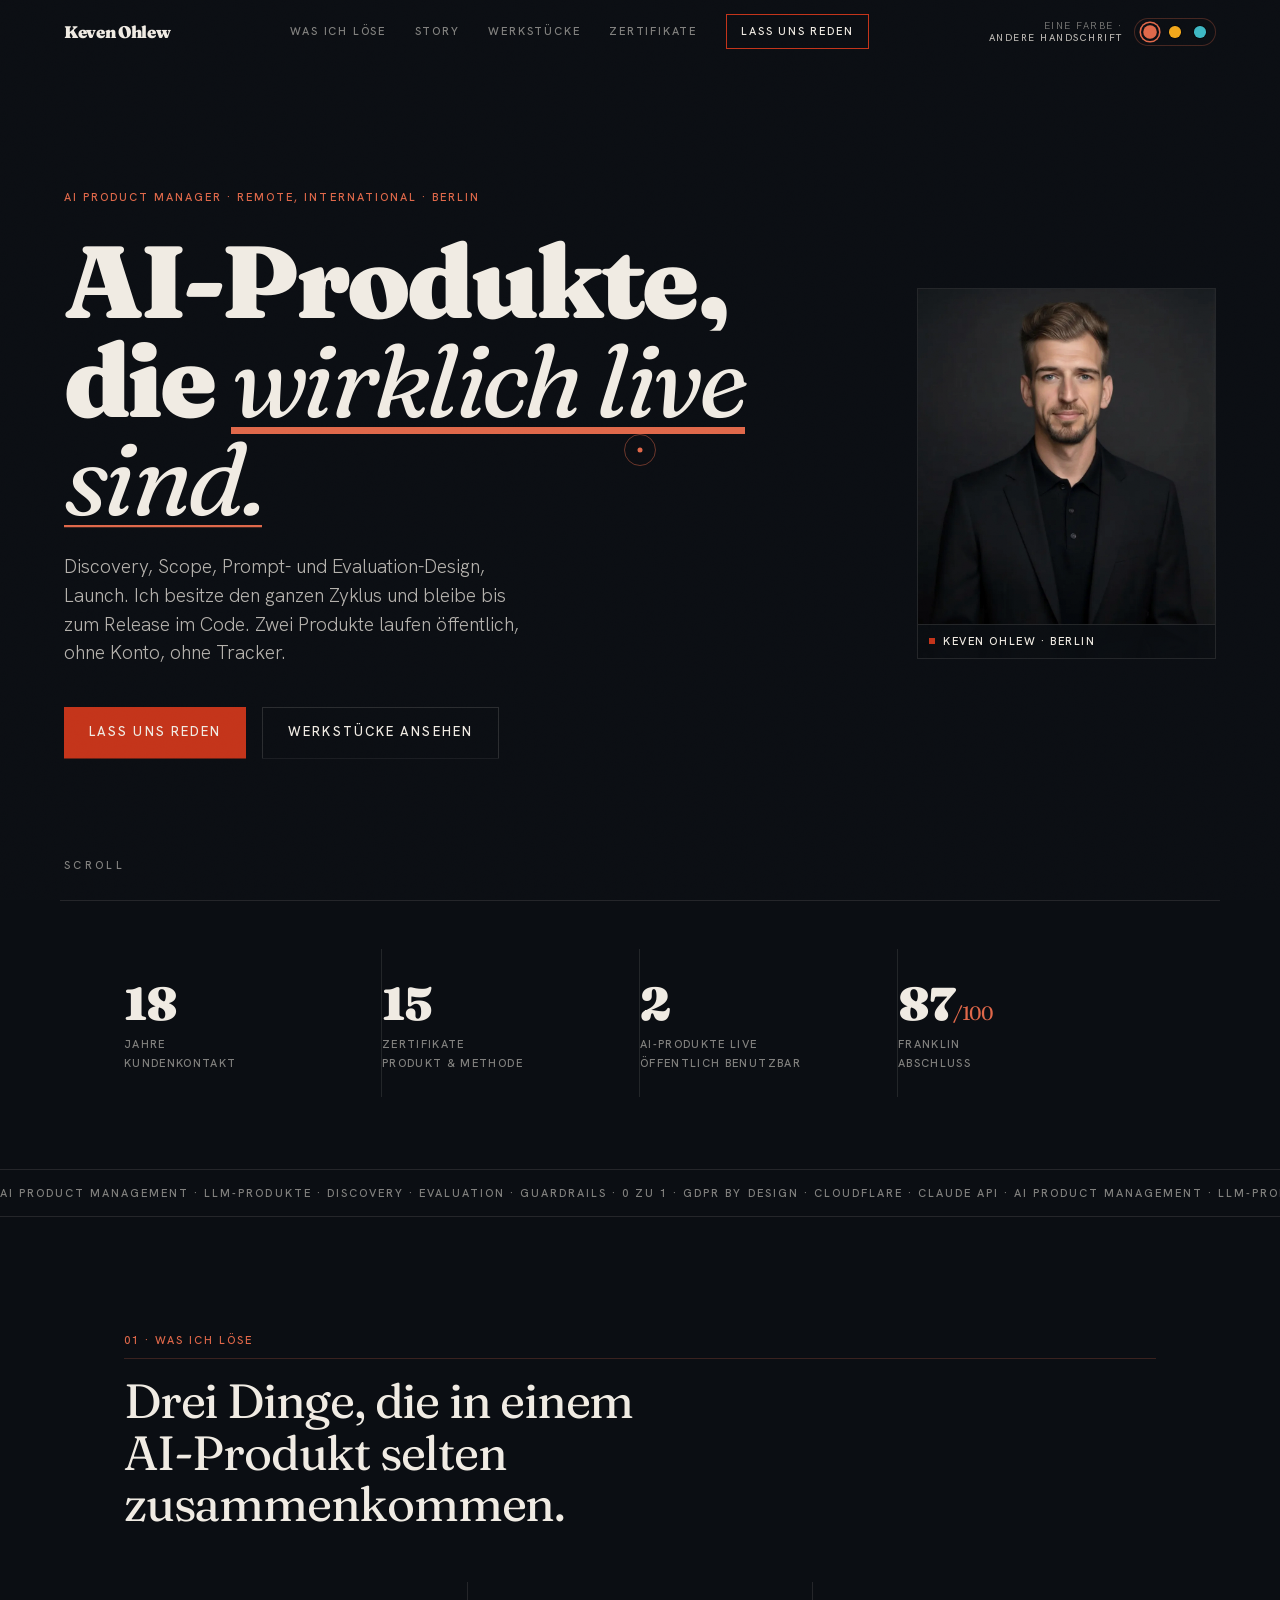
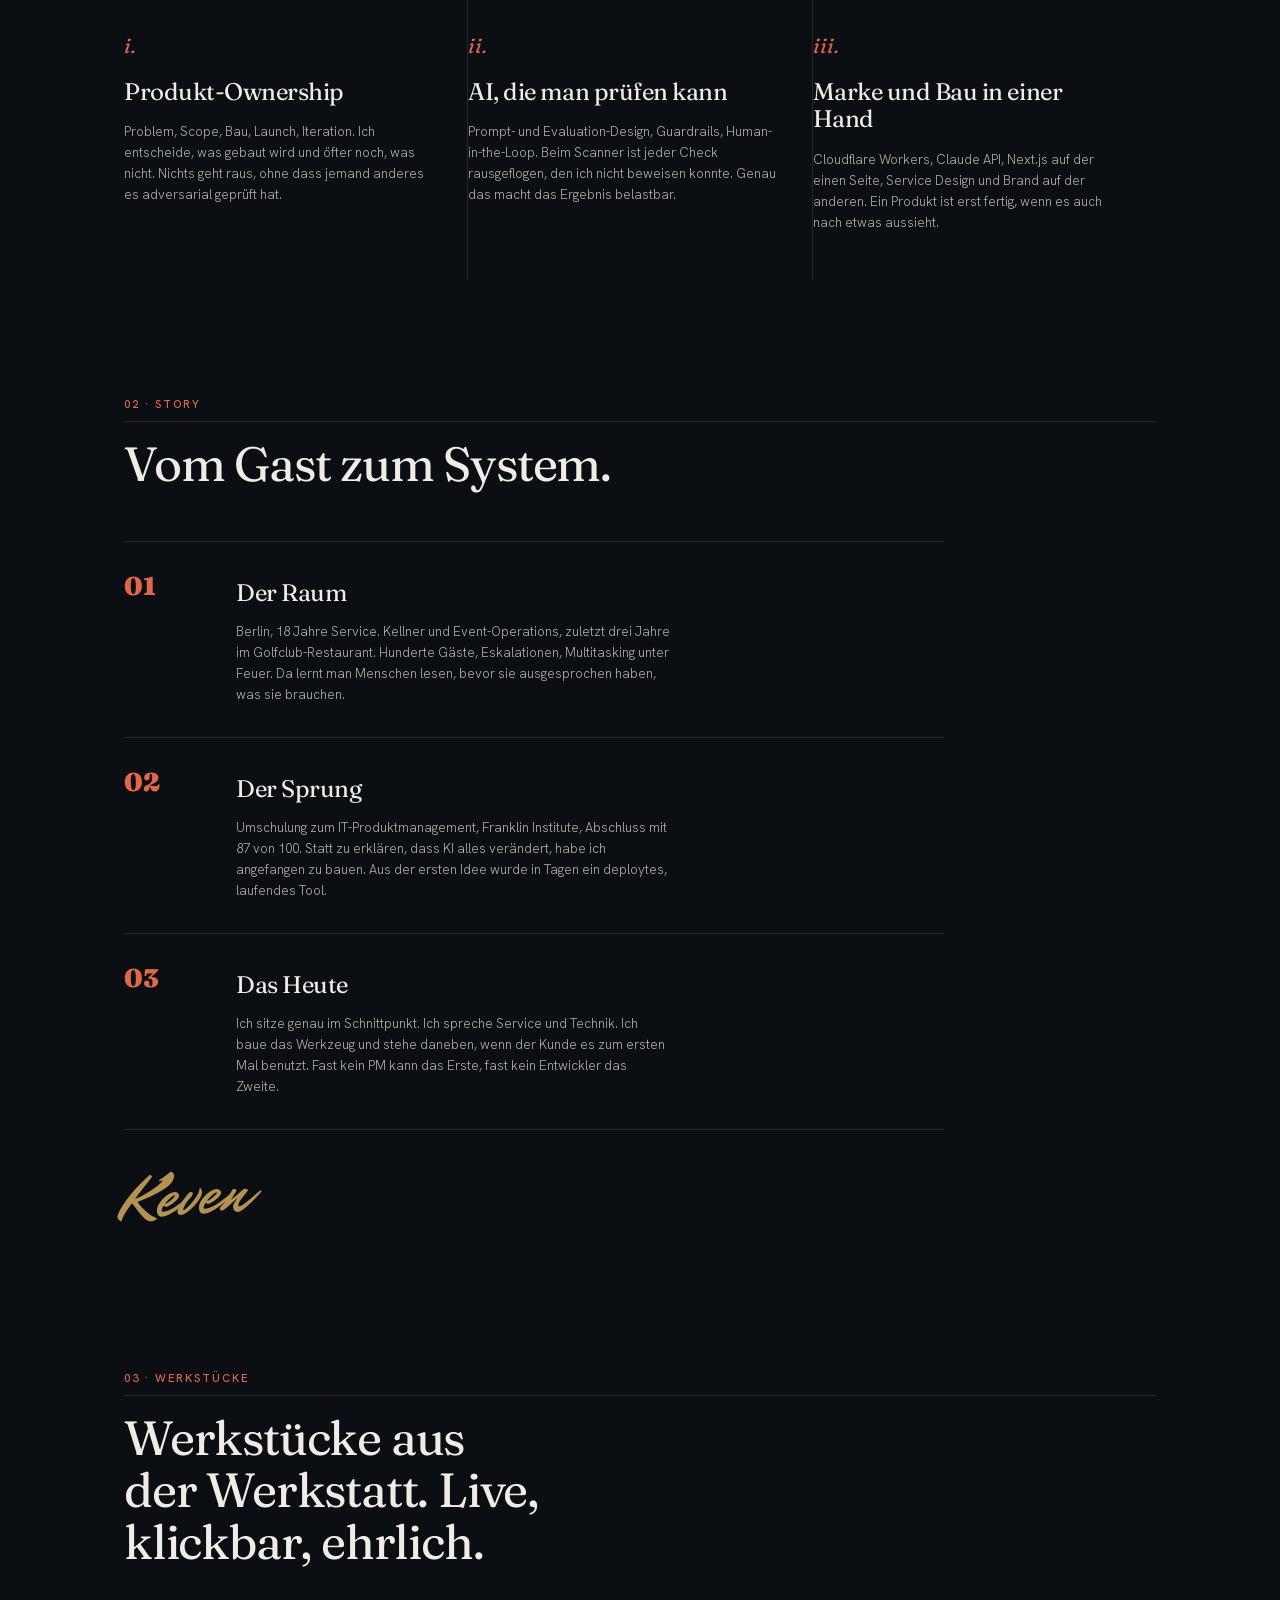
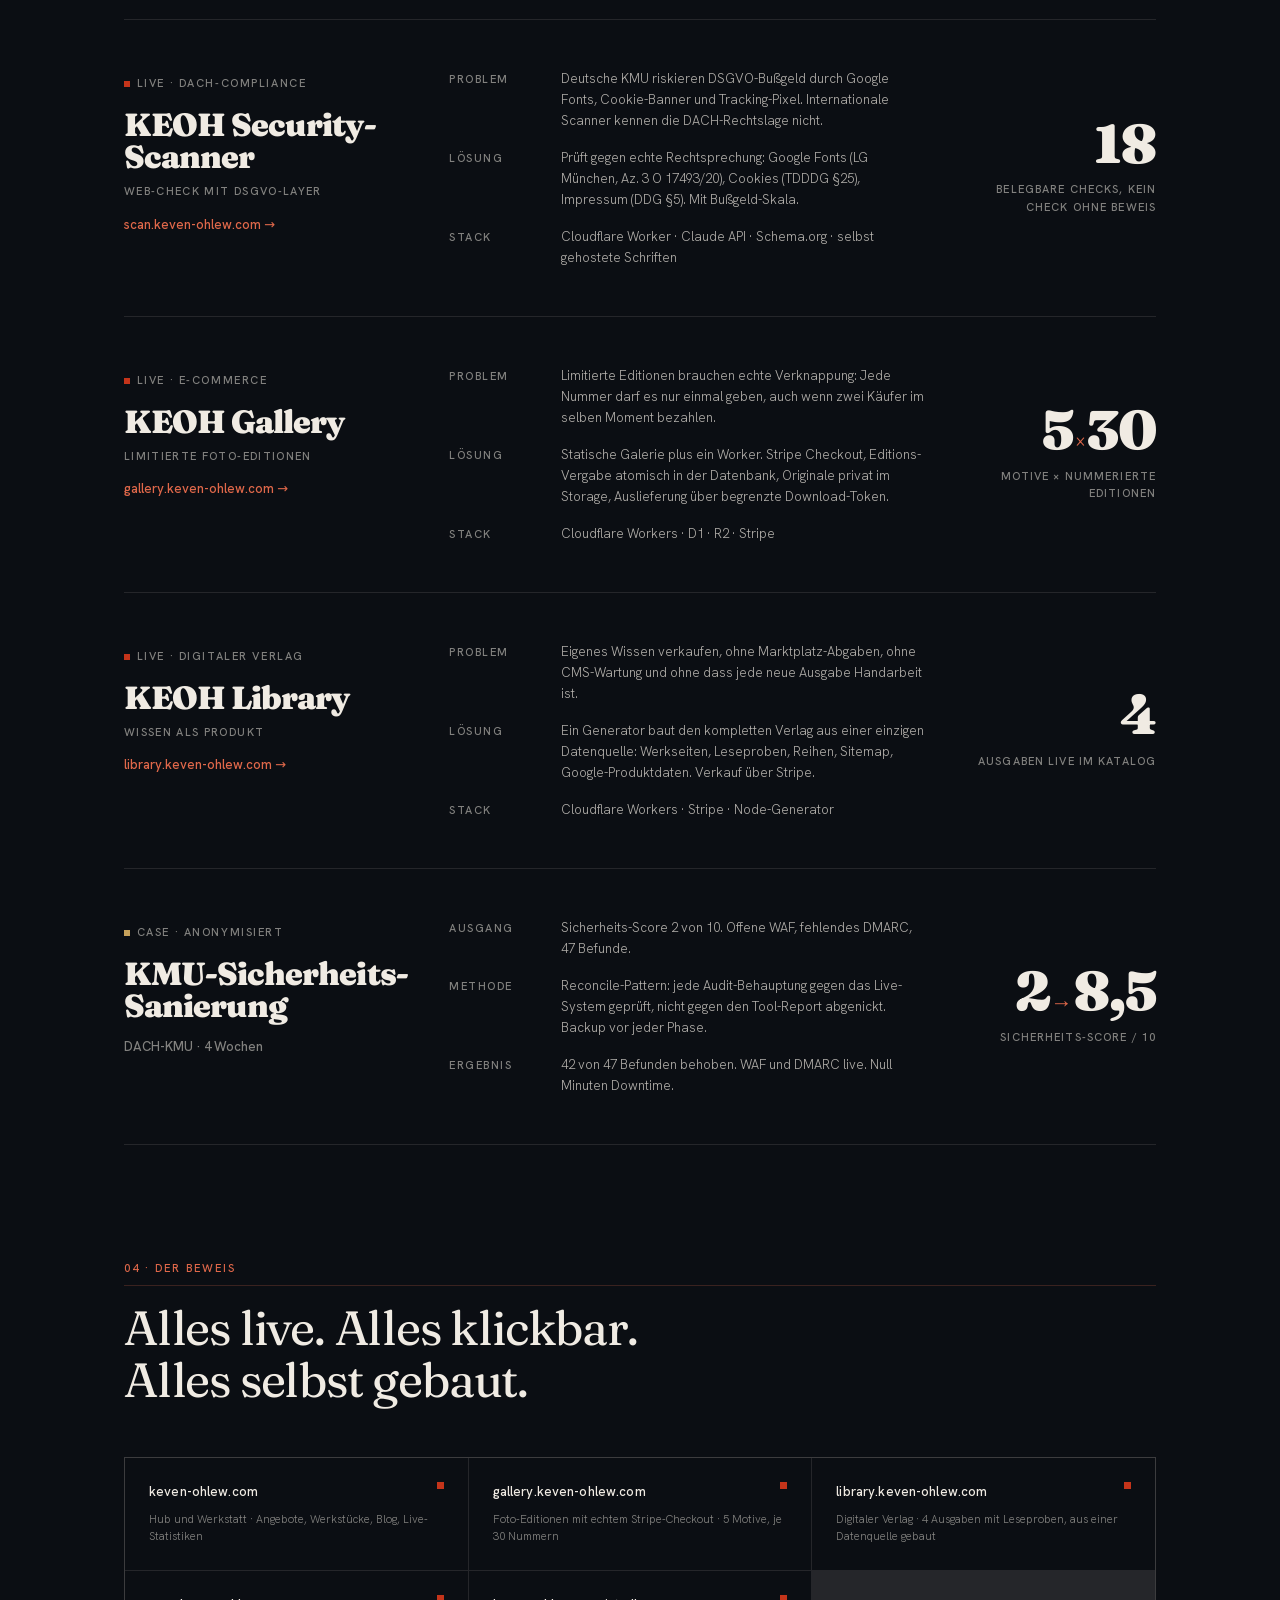
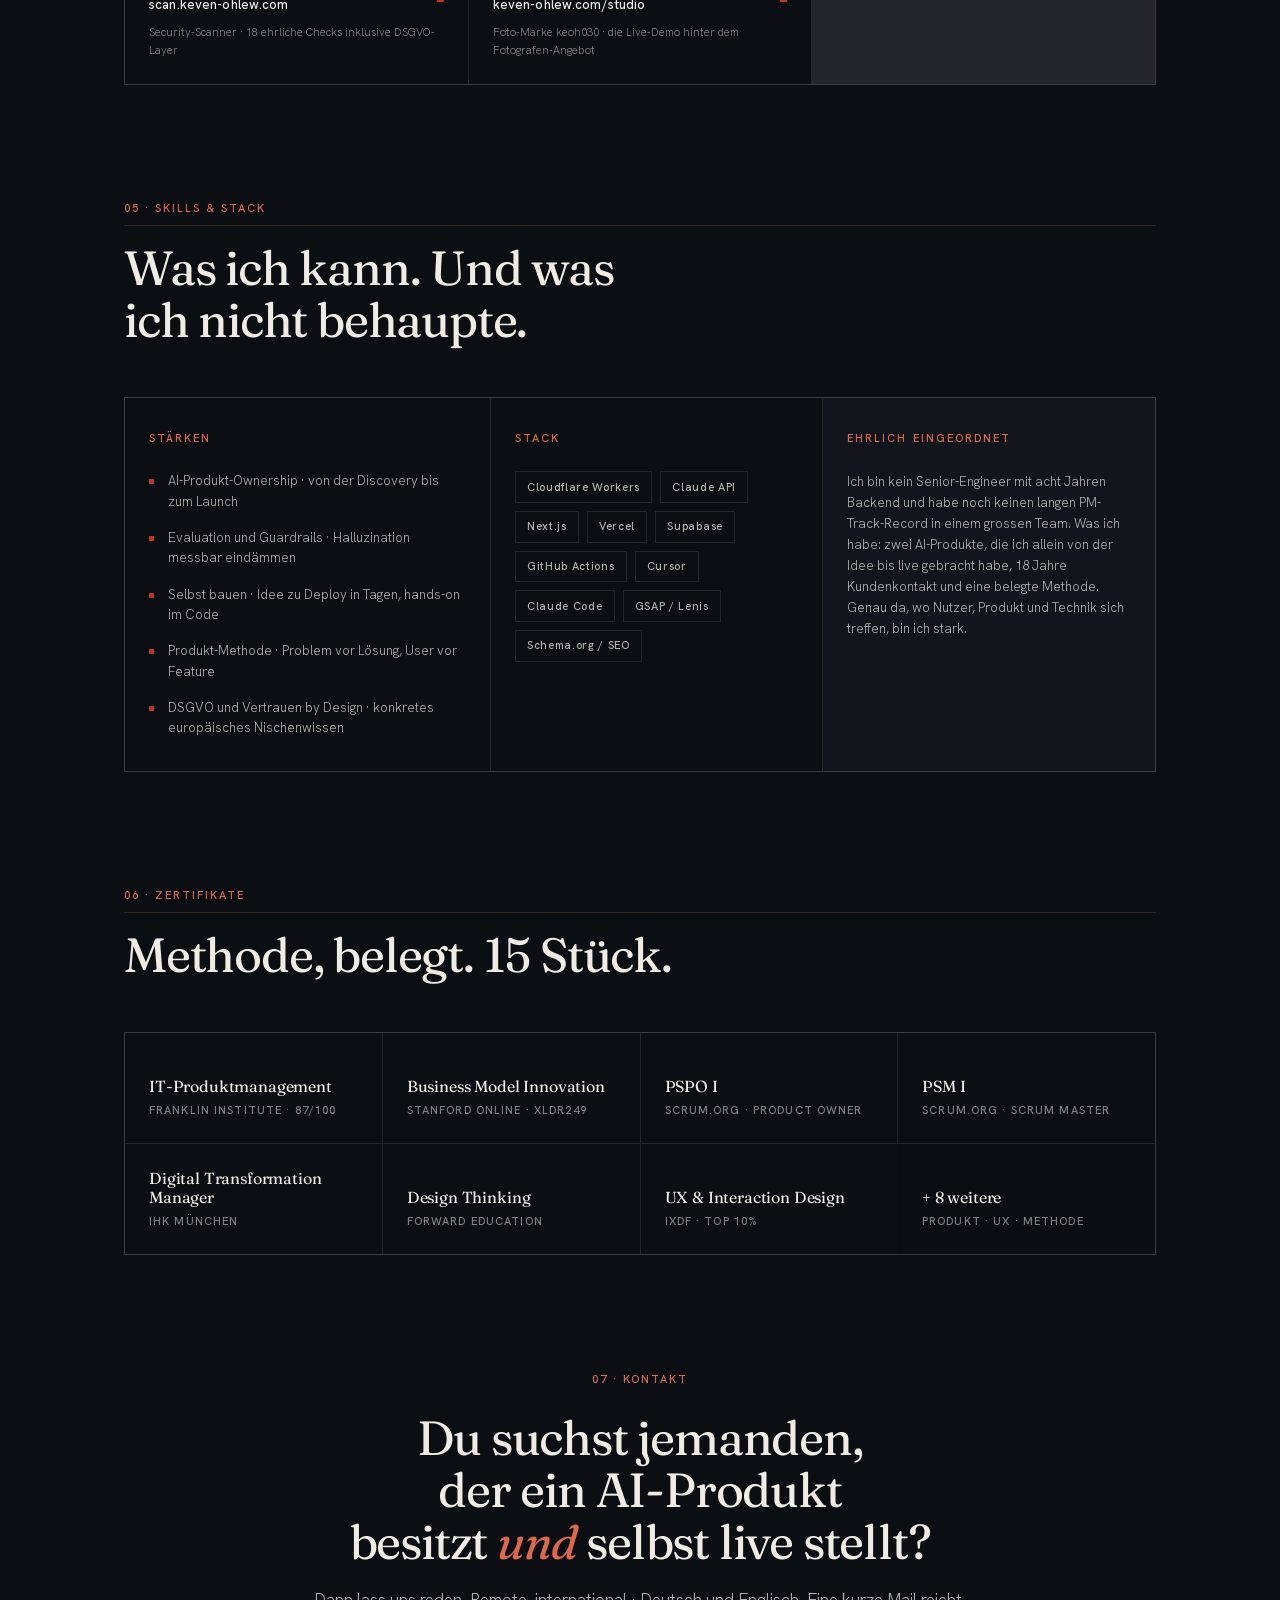
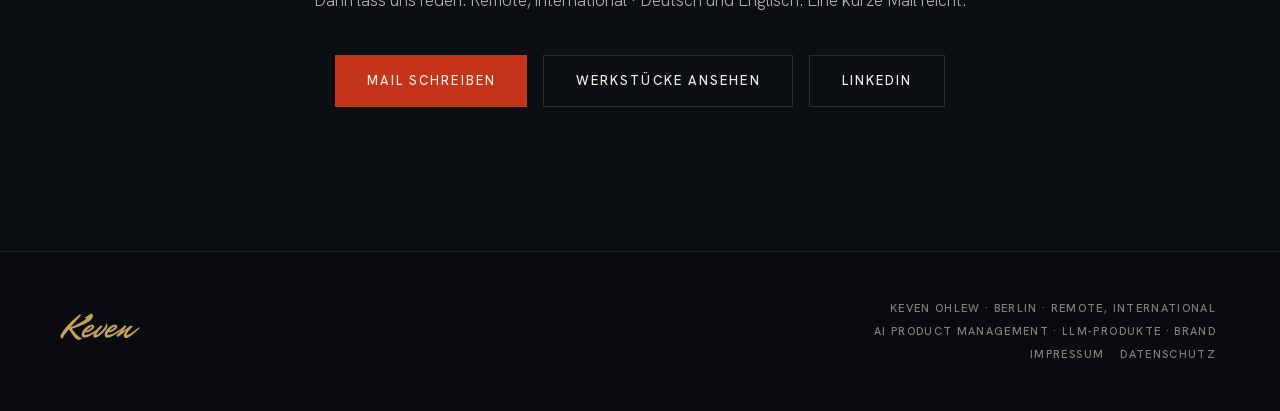
==== commit 98136a39: "Ueberarbeitete Fassung plus Farbregler Live lief bis jetzt der Stand von "Portfolio auf AI Product M" ====
--- a/index.html
+++ b/index.html
@@ -4,6 +4,7 @@
 <meta charset="UTF-8">
 <meta name="viewport" content="width=device-width, initial-scale=1.0">
 <title>Keven Ohlew · AI Product Manager · Remote, international</title>
+<link rel="icon" type="image/svg+xml" href="/favicon.svg">
 <meta name="description" content="AI Product Manager. Ich baue AI-Produkte von der Idee bis live: Discovery, Scope, Prompt- und Evaluation-Design, Launch. Zwei Produkte laufen öffentlich. Remote, international.">
 <meta name="author" content="Keven Ohlew">
 <link rel="canonical" href="https://portfolio.keven-ohlew.com/">
@@ -17,10 +18,10 @@
 <meta property="og:image" content="https://portfolio.keven-ohlew.com/assets/keven.jpg">
 <meta name="twitter:card" content="summary_large_image">
 
-<link rel="preconnect" href="https://fonts.bunny.net" crossorigin>
-<link href="https://fonts.bunny.net/css?family=syne:700,800|sora:300,400,600|jetbrains-mono:400,500|mr-dafoe:400&display=swap" rel="stylesheet">
 
 <link rel="preload" as="image" href="assets/keven.webp">
+<script>try{var a=localStorage.getItem('keoh-accent');if(a==='amber'||a==='edition')document.documentElement.setAttribute('data-accent',a);}catch(e){}</script>
+<link rel="stylesheet" href="css/fonts.css">
 <link rel="stylesheet" href="css/style.css">
 </head>
 <body>
@@ -46,6 +47,14 @@
     <a href="#zertifikate">Zertifikate</a>
     <a href="#kontakt" class="nav__cta">Lass uns reden</a>
   </nav>
+  <div class="acc">
+    <div class="acc-lab" aria-hidden="true">eine Farbe ·<b>andere Handschrift</b></div>
+    <div class="acc-dots" role="radiogroup" aria-label="Akzentfarbe der Marke wechseln" id="acc">
+      <button type="button" role="radio" data-accent="rust"    aria-checked="true"  tabindex="0"  style="--sw:#E0684A"><i></i><span class="sr-only">Rost</span></button>
+      <button type="button" role="radio" data-accent="amber"   aria-checked="false" tabindex="-1" style="--sw:#F2A71B"><i></i><span class="sr-only">Amber</span></button>
+      <button type="button" role="radio" data-accent="edition" aria-checked="false" tabindex="-1" style="--sw:#3EB8C4"><i></i><span class="sr-only">Edition</span></button>
+    </div>
+  </div>
   <button class="nav__burger" aria-label="Menü öffnen" aria-expanded="false" aria-controls="mobile-nav">
     <span></span><span></span>
   </button>
@@ -189,7 +198,7 @@
       <div class="work__body">
         <div class="work__block"><span class="work__k">Problem</span><p>Deutsche KMU riskieren DSGVO-Bußgeld durch Google Fonts, Cookie-Banner und Tracking-Pixel. Internationale Scanner kennen die DACH-Rechtslage nicht.</p></div>
         <div class="work__block"><span class="work__k">Lösung</span><p>Prüft gegen echte Rechtsprechung: Google Fonts (LG München, Az. 3 O 17493/20), Cookies (TDDDG §25), Impressum (DDG §5). Mit Bußgeld-Skala.</p></div>
-        <div class="work__block"><span class="work__k">Stack</span><p>Cloudflare Worker · Claude API · Schema.org · Bunny Fonts</p></div>
+        <div class="work__block"><span class="work__k">Stack</span><p>Cloudflare Worker · Claude API · Schema.org · selbst gehostete Schriften</p></div>
       </div>
       <div class="work__metric">
         <span class="work__big">18</span>
--- a/css/fonts.css
+++ b/css/fonts.css
@@ -0,0 +1,21 @@
+/* ============================================================
+   KEOH Portfolio · Schriften, selbst gehostet.
+   Kein Google Fonts, kein Bunny, kein Dritt-Host (NIEMALS-WIEDER 46
+   plus die eigene DSGVO-Linie aus STYLEGUIDE-3). Der Scanner auf
+   scan.keven-ohlew.com meldet Google Fonts als Bussgeld-Risiko ·
+   diese Seite hat bis heute selbst welche geladen.
+
+   Gleicher Satz wie keven-ohlew.com: Fraunces 400/400i/900,
+   Hanken 300/400/500, Mr Dafoe 400. Der rote Faden faengt bei der
+   Schrift an, nicht bei der Farbe.
+   ============================================================ */
+
+@font-face{font-family:Fraunces;src:url(../fonts/fraunces-latin-400-normal.woff2) format('woff2'),url(../fonts/fraunces-latin-ext-400-normal.woff2) format('woff2');font-weight:400;font-style:normal;font-display:swap}
+@font-face{font-family:Fraunces;src:url(../fonts/fraunces-latin-400-italic.woff2) format('woff2'),url(../fonts/fraunces-latin-ext-400-italic.woff2) format('woff2');font-weight:400;font-style:italic;font-display:swap}
+@font-face{font-family:Fraunces;src:url(../fonts/fraunces-latin-900-normal.woff2) format('woff2'),url(../fonts/fraunces-latin-ext-900-normal.woff2) format('woff2');font-weight:900;font-style:normal;font-display:swap}
+
+@font-face{font-family:Hanken;src:url(../fonts/hanken-300-latin.woff2) format('woff2'),url(../fonts/hanken-300-latin-ext.woff2) format('woff2');font-weight:300;font-style:normal;font-display:swap}
+@font-face{font-family:Hanken;src:url(../fonts/hanken-400-latin.woff2) format('woff2'),url(../fonts/hanken-400-latin-ext.woff2) format('woff2');font-weight:400;font-style:normal;font-display:swap}
+@font-face{font-family:Hanken;src:url(../fonts/hanken-500-latin.woff2) format('woff2'),url(../fonts/hanken-500-latin-ext.woff2) format('woff2');font-weight:500;font-style:normal;font-display:swap}
+
+@font-face{font-family:'Mr Dafoe';src:url(../fonts/mr-dafoe-latin-400-normal.woff2) format('woff2');font-weight:400;font-style:normal;font-display:swap}
--- a/css/style.css
+++ b/css/style.css
@@ -1,41 +1,133 @@
 /* ============================================================
-   KEOH Portfolio v2 · "Nachtschicht"
-   Dunkles Karten-System mit Amber-Akzent.
-   Fonts: Syne (Display) · Sora (Text) · JetBrains Mono (Label)
-   · Mr Dafoe (Signatur, Pflicht).
+   KEOH Portfolio · "Bühne"
+   Umbau 04.08.2026 · vorher lief hier ein komplett fremdes System
+   (Syne/Sora, Orange #E8913C, uniforme 28px-Radien). Nichts davon
+   kam in irgendeinem KEOH-Dokument vor · das Portfolio sah aus wie
+   die Seite einer anderen Firma.
+
+   Jetzt: dieselben Tokens und dieselben Schriften wie
+   keven-ohlew.com. Fraunces + Hanken + Mr Dafoe, selbst gehostet
+   (css/fonts.css). NACHT-Palette aus DESIGN-DNA / STYLEGUIDE-3.
+
+   DIE ROLLEN-TRENNUNG DER SIGNALFARBE (NIEMALS-WIEDER 64):
+   --acid #E0684A = TEXT und LINIE. Der in STYLEGUIDE-3 dokumentierte
+                    helle Rust-Ton, nicht selbst gemischt.
+   --rust #C4341A = FLÄCHE und KANTE. Nie Textfarbe (misst 3.55:1).
+                    Trägt Text nur als Untergrund, dann Kalk darauf.
+
+   Kontrast, nachgerechnet und nicht geschätzt (Regel 15), Grund Ink
+   #0B0E13, Panel #12161C:
+     Kalk #F0EBE3          auf Ink 16.99:1 · auf Panel 16.10:1
+     Kalk 74% (--kalk-70)  auf Ink  9.62:1 · auf Panel  9.12:1
+     Kalk 52% (--kalk-45)  auf Ink  4.96:1 · auf Panel  4.90:1 · AA
+     Acid #E0684A          auf Ink  5.75:1 · auf Panel  5.40:1 · AA
+     Amber #F2A71B         auf Ink  9.50:1 · auf Panel  9.00:1
+     Kalk auf Rust-Fläche                            4.59:1 · AA
+
+   ZWEI TYPE-SCALES, nicht eine (der Slop-Fingerabdruck ist EINE enge
+   Skala überall plus uniforme Radien plus uniformes Padding):
+     Display · Fraunces · weit · d-1 7rem zu d-2 3rem = Faktor 2,33
+     UI      · Hanken   · eng  · 1.0625rem Basis, Ratio ~1.2
+   Radien sind bewusst 0. Hairline-Kästen statt abgerundeter Karten ·
+   das ist Kevens Formensprache und zugleich das Gegenteil des
+   belegten KI-Musters.
+
+   EIN dramatischer Moment auf der Seite (Regel 65): die H1 mit dem
+   Acid-Band unter dem Kursiv-Wort. Alles andere ordnet sich unter ·
+   deshalb sind die Kennzahlen jetzt in Kalk statt in der Signalfarbe.
+
    Klassennamen unverändert · js/main.js (GSAP) bleibt kompatibel.
    ============================================================ */
+
 :root{
-  --bg:#0C0D10;
-  --bg-deep:#101218;
-  --surface:#14161C;
-  --card:#171A21;
-  --card-deep:#1D212A;
-  --line:rgba(240,238,230,.09);
-  --ink:#F0EEE6;
-  --ink-soft:rgba(240,238,230,.68);
-  --ink-mute:rgba(240,238,230,.45);
-  --ink-faint:rgba(240,238,230,.12);
-  --accent:#E8913C;
-  --accent-deep:#C86F1F;
-  --on-accent:#16130D;
-  /* Alt-Namen aus v1 weiterverdrahtet, damit kein Selektor ins Leere greift */
-  --rust:var(--accent);
-  --gold:#B8A379;
-  --gold-link:#CBB68C;
-
-  --f-display:'Syne',Futura,sans-serif;
-  --f-serif:'Syne',Georgia,sans-serif;
-  --f-body:'Sora',system-ui,sans-serif;
-  --f-mono:'JetBrains Mono',ui-monospace,monospace;
+  /* --- Grund und Text --- */
+  --bg:#0B0E13;
+  --bg-deep:#090B0F;
+  --surface:#12161C;
+  --card:#12161C;
+  --card-deep:#171C24;
+  --ink:#F0EBE3;
+  --ink-soft:rgba(240,235,227,.74);
+  --ink-mute:rgba(240,235,227,.52);
+  --ink-faint:rgba(240,235,227,.14);
+  --line:rgba(240,235,227,.11);
+
+  /* --- Signalfarbe, zwei Rollen --- */
+  --acid:#E0684A;            /* Text und Linie */
+  --acid-rgb:224 104 74;
+  --rust:#C4341A;            /* Fläche und Kante · nie Textfarbe */
+  --amber:#F2A71B;
+  --messing:#C6A15B;
+  --on-rust:#F0EBE3;
+  --hair:rgb(var(--acid-rgb) / .22);
+
+  /* Alt-Namen aus v1/v2 weiterverdrahtet, damit kein Selektor ins
+     Leere greift. --accent zeigt bewusst auf --acid, nicht auf
+     --rust: fast jede Nutzung war Textfarbe. */
+  --accent:var(--acid);
+  --accent-deep:var(--rust);
+  --on-accent:var(--on-rust);
+  --gold:var(--messing);
+  --gold-link:var(--amber);
+
+  /* --- Schrift --- */
+  --f-display:Fraunces,Georgia,serif;
+  --f-serif:Fraunces,Georgia,serif;
+  --f-body:Hanken,system-ui,sans-serif;
+  --f-mono:Hanken,system-ui,sans-serif;  /* Typewriter-Optik ist verboten (DESIGN-DNA) */
   --f-sig:'Mr Dafoe','Brush Script MT',cursive;
 
-  --r-lg:28px;
-  --r-md:20px;
+  /* --- Zwei Skalen --- */
+  --d-1:clamp(2.9rem,8vw,7rem);                  /* Boden ohne svh-Support */
+  --d-1:clamp(2.9rem,min(8vw,12.4svh),7rem);
+  --d-2:clamp(1.85rem,4.2vw,3rem);
+  --d-3:clamp(1.15rem,2vw,1.5rem);
+  --ui-lg:clamp(1rem,1.5vw,1.22rem);
+  --ui:1.0625rem;
+  --ui-sm:.82rem;
+  --ui-xs:.7rem;
+
+  /* --- Raum · 8pt-Leiter --- */
+  --s-1:8px; --s-2:16px; --s-3:24px; --s-4:32px; --s-6:48px; --s-8:64px;
   --pad:clamp(1.25rem,5vw,5rem);
   --maxw:1160px;
   --ease:cubic-bezier(.22,1,.36,1);
 }
+/* ── Farbregler · dieselbe Mechanik wie auf keven-ohlew.com (04.08.2026) ──
+   Drei Handschriften, eine Marke. Ein Klick tauscht data-accent am <html>,
+   sonst nichts. Alles, was sich mitdreht, haengt an --acid bzw. --acid-rgb,
+   deshalb braucht es hier nur diese zwei Zeilen und keine Sonderregeln.
+   --rust bleibt bewusst unangetastet: es ist Flaeche und Kante, nie Text
+   (DESIGN-DNA). Werte 1:1 aus index.template.html uebernommen, damit die
+   beiden Seiten nicht auseinanderlaufen. */
+html[data-accent="amber"]   { --acid:#F2A71B; --acid-rim:#FFD27A; --acid-rgb:242 167 27; }
+html[data-accent="edition"] { --acid:#3EB8C4; --acid-rim:#8BD4DC; --acid-rgb:62 184 196; }
+
+/* ── Der Regler selbst ── */
+/* Nur fuer Screenreader · im Portfolio gab es bisher keine solche Klasse,
+   die Regler-Knoepfe brauchen aber eine lesbare Beschriftung. */
+.sr-only{position:absolute!important;width:1px;height:1px;padding:0;margin:-1px;
+  overflow:hidden;clip:rect(0,0,0,0);white-space:nowrap;border:0}
+
+.acc{display:flex;align-items:center;gap:.7rem}
+.acc-lab{font-size:.62rem;letter-spacing:.15em;text-transform:uppercase;
+  color:var(--ink-mute);white-space:nowrap;line-height:1.15;text-align:right}
+.acc-lab b{display:block;font-weight:500;color:var(--ink-soft)}
+.acc-dots{display:flex;gap:.42rem;padding:.3rem .42rem;border-radius:999px;
+  box-shadow:inset 0 0 0 1px rgb(var(--acid-rgb) / .28);transition:box-shadow .25s ease}
+.acc-dots button{width:1.15rem;height:1.15rem;padding:0;border:0;border-radius:50%;
+  background:none;cursor:pointer;display:grid;place-items:center}
+.acc-dots button i{width:.72rem;height:.72rem;border-radius:50%;background:var(--sw);
+  box-shadow:0 0 0 1px rgba(0,0,0,.35);transition:transform .25s ease,box-shadow .25s ease}
+.acc-dots button[aria-checked="true"] i{transform:scale(1.12);
+  box-shadow:0 0 0 2px var(--bg),0 0 0 3.4px var(--sw)}
+.acc-dots button:hover i{transform:scale(1.12)}
+.acc-dots button:focus-visible{outline:2px solid var(--acid);outline-offset:3px;border-radius:50%}
+@media(prefers-reduced-motion:reduce){
+  .acc-dots,.acc-dots button i{transition:none}
+}
+@media(max-width:900px){ .acc-lab{display:none} }
+
 
 *{margin:0;padding:0;box-sizing:border-box}
 html{scroll-behavior:smooth;-webkit-text-size-adjust:100%}
@@ -43,20 +135,20 @@
 body{
   background:var(--bg);color:var(--ink);
   font-family:var(--f-body);font-weight:300;
-  font-size:clamp(.95rem,.4vw + .85rem,1.02rem);line-height:1.65;
-  -webkit-font-smoothing:antialiased;overflow-x:hidden;
+  font-size:var(--ui);line-height:1.55;
+  -webkit-font-smoothing:antialiased;text-rendering:optimizeLegibility;overflow-x:hidden;
 }
 img{display:block;max-width:100%}
 a{color:inherit;text-decoration:none}
-::selection{background:var(--accent);color:var(--on-accent)}
-a:focus-visible,button:focus-visible{outline:2px solid var(--accent);outline-offset:3px;border-radius:6px}
-
-/* Kein CSS-Pre-Hide: Inhalt ist ohne JS/GSAP immer sichtbar (progressive enhancement).
-   GSAP setzt seine Start-Zustaende zur Laufzeit selbst (fromTo). */
-
-/* ---- Atmosphäre: Progress, Grain, Glow ---- */
-.progress-bar{position:fixed;top:0;left:0;height:2px;width:0;z-index:120;
-  background:linear-gradient(90deg,var(--accent-deep),var(--accent))}
+::selection{background:var(--rust);color:var(--on-rust)}
+a:focus-visible,button:focus-visible{outline:2px solid var(--acid);outline-offset:3px}
+
+/* Kein CSS-Pre-Hide: Inhalt ist ohne JS/GSAP immer sichtbar
+   (NIEMALS-WIEDER 1). GSAP setzt seine Start-Zustaende per fromTo
+   zur Laufzeit selbst. */
+
+/* ---- Atmosphäre ---- */
+.progress-bar{position:fixed;top:0;left:0;height:2px;width:0;z-index:120;background:var(--rust)}
 .grain{position:fixed;inset:0;z-index:100;pointer-events:none;opacity:.05;mix-blend-mode:overlay;
   background-image:url("data:image/svg+xml,%3Csvg xmlns='http://www.w3.org/2000/svg' width='140' height='140'%3E%3Cfilter id='n'%3E%3CfeTurbulence type='fractalNoise' baseFrequency='.9' numOctaves='2'/%3E%3C/filter%3E%3Crect width='140' height='140' filter='url(%23n)' opacity='.6'/%3E%3C/svg%3E")}
 
@@ -65,245 +157,267 @@
 @media(hover:hover) and (pointer:fine){
   .cursor{display:block;position:fixed;inset:0;z-index:110;pointer-events:none}
   .cursor__dot,.cursor__ring{position:absolute;border-radius:50%;transform:translate(-50%,-50%)}
-  .cursor__dot{width:6px;height:6px;background:var(--accent)}
-  .cursor__ring{width:34px;height:34px;border:1px solid rgba(232,145,60,.5);transition:width .3s var(--ease),height .3s var(--ease),border-color .3s}
-  body.cursor--hover .cursor__ring{width:52px;height:52px;border-color:var(--accent)}
-  body.cursor--text .cursor__ring{width:22px;height:22px;border-color:rgba(232,145,60,.3)}
+  .cursor__dot{width:5px;height:5px;background:var(--acid)}
+  .cursor__ring{width:32px;height:32px;border:1px solid rgb(var(--acid-rgb) / .45);transition:width .3s var(--ease),height .3s var(--ease),border-color .3s}
+  body.cursor--hover .cursor__ring{width:50px;height:50px;border-color:var(--acid)}
+  body.cursor--text .cursor__ring{width:20px;height:20px;border-color:rgb(var(--acid-rgb) / .28)}
 }
 
 /* ---- NAV ---- */
 .nav{position:fixed;top:0;left:0;right:0;z-index:90;display:flex;justify-content:space-between;align-items:center;
   padding:.9rem var(--pad);transition:background .35s var(--ease),border-color .35s var(--ease)}
-.nav.is-stuck{background:rgba(12,13,16,.78);-webkit-backdrop-filter:blur(16px);backdrop-filter:blur(16px);
+.nav.is-stuck{background:rgba(11,14,19,.86);-webkit-backdrop-filter:blur(14px);backdrop-filter:blur(14px);
   border-bottom:1px solid var(--line)}
-.nav__logo{font-family:var(--f-sig);font-size:1.5rem;color:var(--ink)}
-.nav__links{display:flex;gap:1.9rem;align-items:center}
-.nav__links a{font-family:var(--f-mono);font-size:.7rem;letter-spacing:.12em;text-transform:uppercase;color:var(--ink-soft);transition:color .3s}
-.nav__links a:hover{color:var(--accent)}
-.nav__cta{border:1px solid var(--accent);color:var(--accent)!important;border-radius:999px;padding:.55em 1.2em;transition:background .3s,color .3s}
-.nav__cta:hover{background:var(--accent);color:var(--on-accent)!important}
+.nav__logo{font-family:var(--f-display);font-weight:900;font-size:1.05rem;letter-spacing:-.02em;color:var(--ink)}
+.nav__links{display:flex;gap:1.8rem;align-items:center}
+.nav__links a{font-family:var(--f-body);font-weight:500;font-size:var(--ui-xs);letter-spacing:.16em;text-transform:uppercase;color:var(--ink-mute);transition:color .3s}
+.nav__links a:hover{color:var(--ink)}
+.nav__cta{border:1px solid var(--rust);color:var(--ink)!important;padding:.7em 1.3em;transition:background .3s,color .3s}
+.nav__cta:hover{background:var(--rust);color:var(--on-rust)!important}
 .nav__burger{display:none;background:none;border:none;cursor:pointer;width:44px;height:44px;position:relative;z-index:95}
 .nav__burger span{display:block;width:22px;height:2px;background:var(--ink);margin:5px auto;transition:transform .3s var(--ease),opacity .3s}
 .nav__burger[aria-expanded="true"] span:first-child{transform:translateY(3.5px) rotate(45deg)}
 .nav__burger[aria-expanded="true"] span:last-child{transform:translateY(-3.5px) rotate(-45deg)}
 
-.mobile-nav{position:fixed;inset:0;z-index:85;background:rgba(12,13,16,.97);
+.mobile-nav{position:fixed;inset:0;z-index:85;background:var(--bg);
   display:flex;align-items:center;justify-content:center;
   opacity:0;pointer-events:none;transition:opacity .35s var(--ease)}
 .mobile-nav.is-open{opacity:1;pointer-events:auto}
-.mobile-nav nav{display:flex;flex-direction:column;gap:1.6rem;text-align:center}
-.mobile-nav__link{font-family:var(--f-display);font-weight:700;font-size:1.7rem;color:var(--ink);transition:color .3s}
-.mobile-nav__link:hover{color:var(--accent)}
-.mobile-nav__link:focus-visible{outline:2px solid var(--accent);outline-offset:4px}
-.mobile-nav__link--cta{font-family:var(--f-mono);font-weight:400;font-size:.8rem;letter-spacing:.12em;text-transform:uppercase;
-  border:1px solid var(--accent);color:var(--accent);border-radius:999px;padding:.9em 1.8em;margin-top:.6rem}
-.mobile-nav__link--cta:hover{background:var(--accent);color:var(--on-accent)}
-
-/* ---- Buttons ---- */
-.btn{display:inline-flex;align-items:center;justify-content:center;font-family:var(--f-mono);
-  font-size:.74rem;letter-spacing:.1em;text-transform:uppercase;border-radius:999px;
-  padding:.95em 1.9em;transition:transform .3s var(--ease),background .3s,color .3s,border-color .3s,box-shadow .3s;cursor:pointer}
-.btn--primary{background:var(--accent);color:var(--on-accent);font-weight:500;
-  box-shadow:0 10px 34px -12px rgba(232,145,60,.55)}
-.btn--primary:hover{background:#F2A356;box-shadow:0 14px 40px -12px rgba(232,145,60,.7)}
+.mobile-nav nav{display:flex;flex-direction:column;gap:1.5rem;text-align:center}
+.mobile-nav__link{font-family:var(--f-display);font-weight:400;font-size:1.7rem;letter-spacing:-.02em;color:var(--ink);transition:color .3s}
+.mobile-nav__link:hover{color:var(--acid)}
+.mobile-nav__link:focus-visible{outline:2px solid var(--acid);outline-offset:4px}
+.mobile-nav__link--cta{font-family:var(--f-body);font-weight:500;font-size:var(--ui-sm);letter-spacing:.16em;text-transform:uppercase;
+  background:var(--rust);color:var(--on-rust);padding:1em 2rem;margin-top:.8rem}
+.mobile-nav__link--cta:hover{color:var(--on-rust);opacity:.9}
+
+/* ---- Buttons · Rust ist Fläche, nie Textfarbe ---- */
+.btn{display:inline-flex;align-items:center;justify-content:center;min-height:52px;
+  font-family:var(--f-body);font-weight:500;font-size:var(--ui-sm);letter-spacing:.16em;text-transform:uppercase;
+  padding:.95em 1.9em;transition:background .3s,color .3s,border-color .3s;cursor:pointer}
+.btn--primary{background:var(--rust);color:var(--on-rust)}
+.btn--primary:hover{background:#D93D20}
 .btn--ghost{border:1px solid var(--ink-faint);color:var(--ink)}
-.btn--ghost:hover{border-color:var(--accent);color:var(--accent)}
-.btn--lg{padding:1.1em 2.3em;font-size:.8rem}
+.btn--ghost:hover{border-color:var(--acid);color:var(--acid)}
+.btn--lg{padding:1.15em 2.4em}
 
 /* ---- Layout-Grundlagen ---- */
-.section{max-width:var(--maxw);margin:0 auto;padding:clamp(4.5rem,9vw,7.5rem) var(--pad) 0}
-.section__head{margin-bottom:clamp(2.2rem,4vw,3.4rem)}
-.kicker{font-family:var(--f-mono);font-size:.68rem;letter-spacing:.22em;text-transform:uppercase;color:var(--accent);display:block;margin-bottom:1rem}
-.kicker--center{text-align:center}
-.section__h2{font-family:var(--f-display);font-weight:700;font-size:clamp(1.75rem,3.6vw,2.7rem);line-height:1.12;letter-spacing:-.01em;max-width:22ch}
-.eyebrow{font-family:var(--f-mono);font-size:.68rem;letter-spacing:.2em;text-transform:uppercase;color:var(--ink-mute)}
-
-/* ---- 01 HERO ---- */
-.hero{position:relative;min-height:100svh;display:flex;align-items:center;padding:6.5rem var(--pad) 3rem;overflow:hidden}
-.hero::before{content:"";position:absolute;top:-30%;right:-18%;width:60vw;height:60vw;border-radius:50%;pointer-events:none;
-  background:radial-gradient(closest-side,rgba(232,145,60,.13),transparent 70%)}
-.hero::after{content:"";position:absolute;bottom:-40%;left:-20%;width:55vw;height:55vw;border-radius:50%;pointer-events:none;
-  background:radial-gradient(closest-side,rgba(232,145,60,.06),transparent 70%)}
-.hero__grid{position:relative;max-width:var(--maxw);margin:0 auto;display:grid;grid-template-columns:1.3fr .7fr;
-  gap:clamp(2rem,5vw,4rem);align-items:center;width:100%}
+.section{max-width:var(--maxw);margin:0 auto;padding-inline:var(--pad);padding-top:clamp(4.5rem,9vw,8rem)}
+.section__head{margin-bottom:clamp(2.4rem,4vw,3.5rem)}
+.kicker{font-family:var(--f-body);font-weight:500;font-size:var(--ui-xs);letter-spacing:.18em;text-transform:uppercase;
+  color:var(--acid);display:block;margin-bottom:var(--s-2);padding-bottom:var(--s-1);border-bottom:1px solid var(--hair)}
+.kicker--center{text-align:center;border-bottom:none}
+.section__h2{font-family:var(--f-display);font-weight:400;font-size:var(--d-2);line-height:1.08;letter-spacing:-.025em;max-width:20ch;text-wrap:balance}
+.section__h2 em{font-style:italic;font-weight:400;color:var(--acid)}
+.eyebrow{font-family:var(--f-body);font-weight:500;font-size:var(--ui-xs);letter-spacing:.18em;text-transform:uppercase;color:var(--ink-mute)}
+
+/* ---- 01 HERO · der EINE dramatische Moment ---- */
+.hero{position:relative;min-height:100svh;display:flex;align-items:center;padding:7rem var(--pad) 4rem}
+.hero__grid{position:relative;max-width:var(--maxw);margin:0 auto;display:grid;grid-template-columns:1.45fr .55fr;
+  gap:clamp(2rem,5vw,4.5rem);align-items:center;width:100%}
 /* min-width:0: lange Headline-Woerter duerfen die Portrait-Spalte nicht kollabieren */
 .hero__grid>*{min-width:0}
-.hero .eyebrow{color:var(--accent);margin-bottom:1.4rem;display:block}
-.hero__h1{font-family:var(--f-display);font-weight:800;font-size:clamp(2.3rem,4.8vw,3.9rem);line-height:1.04;letter-spacing:-.02em;margin-bottom:1.4rem;
-  hyphens:manual;overflow-wrap:break-word}
+.hero .eyebrow{color:var(--acid);margin-bottom:1.6rem;display:block}
+.hero__h1{font-family:var(--f-display);font-weight:900;font-size:var(--d-1);line-height:.96;letter-spacing:-.035em;
+  margin-bottom:1.6rem;hyphens:manual;overflow-wrap:break-word}
 .hero__h1 .line{display:block}
-.hero__h1 em{font-style:normal;color:var(--accent)}
-.hero__sub{color:var(--ink-soft);font-size:clamp(1rem,1.6vw,1.15rem);max-width:38ch;margin-bottom:2.2rem}
-.hero__actions{display:flex;gap:.9rem;flex-wrap:wrap}
-.hero__portrait{position:relative;border-radius:var(--r-lg);overflow:hidden;
-  box-shadow:0 40px 90px -30px rgba(0,0,0,.8),0 0 0 1px var(--line);will-change:transform}
-.hero__portrait img{width:100%;height:auto;filter:saturate(.92) contrast(1.03)}
-.hero__portrait::after{content:"";position:absolute;inset:0;border-radius:var(--r-lg);
-  background:linear-gradient(200deg,rgba(232,145,60,.12),transparent 45%);pointer-events:none}
-.hero__portrait figcaption{position:absolute;left:.9rem;bottom:.9rem;z-index:2;
-  font-family:var(--f-mono);font-size:.62rem;letter-spacing:.12em;text-transform:uppercase;color:var(--ink);
-  background:rgba(12,13,16,.72);-webkit-backdrop-filter:blur(10px);backdrop-filter:blur(10px);
-  border:1px solid var(--line);border-radius:999px;padding:.55em 1em}
-.hero__portrait figcaption::before{content:"";display:inline-block;width:7px;height:7px;border-radius:50%;
-  background:var(--accent);margin-right:.6em;vertical-align:1px}
-.hero__scroll{position:absolute;bottom:1.6rem;left:50%;transform:translateX(-50%);
-  font-family:var(--f-mono);font-size:.6rem;letter-spacing:.3em;text-transform:uppercase;color:var(--ink-mute)}
-
-/* ---- 02 PROOF-BAR ---- */
+/* Das Signatur-Band. Kein background-clip:text (NIEMALS-WIEDER 9),
+   sondern eine gezeichnete Linie unter dem Kursiv-Wort · dieselbe
+   Geste wie .h1 em auf keven-ohlew.com. Das ist der rote Faden. */
+.hero__h1 em{font-style:italic;font-weight:400;color:var(--ink);
+  background:linear-gradient(var(--acid),var(--acid)) no-repeat left 88% / 100% .07em;
+  padding-bottom:.06em}
+.hero__sub{color:var(--ink-soft);font-size:var(--ui-lg);max-width:42ch;margin-bottom:2.4rem;line-height:1.5}
+.hero__actions{display:flex;gap:var(--s-2);flex-wrap:wrap}
+.hero__portrait{position:relative;overflow:hidden;border:1px solid var(--line);will-change:transform}
+.hero__portrait img{width:100%;height:auto;filter:saturate(.88) contrast(1.04)}
+.hero__portrait figcaption{position:absolute;left:0;bottom:0;z-index:2;
+  font-family:var(--f-body);font-weight:500;font-size:var(--ui-xs);letter-spacing:.14em;text-transform:uppercase;
+  color:var(--ink);background:rgba(11,14,19,.88);border-top:1px solid var(--line);padding:.7em 1em;width:100%}
+.hero__portrait figcaption::before{content:"";display:inline-block;width:6px;height:6px;
+  background:var(--rust);margin-right:.7em;vertical-align:1px}
+.hero__scroll{position:absolute;bottom:1.6rem;left:var(--pad);
+  font-family:var(--f-body);font-weight:500;font-size:var(--ui-xs);letter-spacing:.3em;text-transform:uppercase;color:var(--ink-mute)}
+
+/* ---- 02 PROOF-BAR · ordnet sich der H1 unter, deshalb Kalk statt Signalfarbe ---- */
 .proofbar{max-width:var(--maxw);margin:0 auto;padding:clamp(2rem,4vw,3rem) var(--pad) 0;
-  display:grid;grid-template-columns:repeat(4,1fr);gap:.9rem}
-.proofbar__item{background:var(--surface);border:1px solid var(--line);border-radius:var(--r-md);
-  padding:1.5rem 1.4rem;display:flex;flex-direction:column;gap:.45rem;
-  transition:border-color .35s var(--ease),transform .35s var(--ease)}
-.proofbar__item:hover{border-color:rgba(232,145,60,.4);transform:translateY(-3px)}
-.num{font-family:var(--f-display);font-weight:800;font-size:clamp(2.1rem,4vw,3.1rem);line-height:1;color:var(--accent);font-variant-numeric:tabular-nums}
-.num--frac small{font-size:.42em;color:var(--ink-mute);font-weight:700}
-.proofbar .lbl{font-family:var(--f-mono);font-size:.62rem;letter-spacing:.1em;text-transform:uppercase;color:var(--ink-mute);line-height:1.7}
+  display:grid;grid-template-columns:repeat(4,1fr);gap:0;border-top:1px solid var(--line)}
+.proofbar__item{border-right:1px solid var(--line);padding:var(--s-4) var(--s-3) var(--s-3) 0;
+  display:flex;flex-direction:column;gap:var(--s-1);transition:background .35s var(--ease)}
+.proofbar__item:last-child{border-right:none}
+.proofbar__item:hover{background:var(--surface)}
+.num{font-family:var(--f-display);font-weight:900;font-size:clamp(2rem,3.6vw,2.9rem);line-height:1;
+  letter-spacing:-.03em;color:var(--ink);font-variant-numeric:tabular-nums}
+.num--frac small{font-size:.42em;color:var(--acid);font-weight:400}
+.proofbar .lbl{font-family:var(--f-body);font-weight:500;font-size:var(--ui-xs);letter-spacing:.12em;text-transform:uppercase;color:var(--ink-mute);line-height:1.7}
 
 /* ---- MARQUEE ---- */
-.marquee{overflow:hidden;border-block:1px solid var(--line);margin-top:clamp(3rem,6vw,4.5rem);padding:.85rem 0}
-.marquee__track{display:flex;white-space:nowrap;width:max-content;animation:marquee-run 36s linear infinite}
-.marquee__track span{font-family:var(--f-mono);font-size:.68rem;letter-spacing:.18em;text-transform:uppercase;color:var(--ink-mute);padding-right:.4em}
+.marquee{overflow:hidden;border-block:1px solid var(--line);margin-top:clamp(3rem,6vw,4.5rem);padding:.9rem 0}
+.marquee__track{display:flex;white-space:nowrap;width:max-content;animation:marquee-run 40s linear infinite}
+.marquee__track span{font-family:var(--f-body);font-weight:500;font-size:var(--ui-xs);letter-spacing:.18em;text-transform:uppercase;color:var(--ink-mute);padding-right:.4em}
 @keyframes marquee-run{from{transform:translateX(0)}to{transform:translateX(-50%)}}
 @media(prefers-reduced-motion:reduce){.marquee__track{animation:none}}
 
 /* ---- 03 WAS ICH LÖSE ---- */
-.loese__grid{display:grid;grid-template-columns:repeat(3,1fr);gap:.9rem}
-.card{background:var(--card);border:1px solid var(--line);border-radius:var(--r-lg);
-  padding:1.9rem 1.7rem;display:flex;flex-direction:column;gap:.9rem;
-  transition:border-color .35s var(--ease),transform .35s var(--ease),background .35s}
-.card:hover{border-color:rgba(232,145,60,.4);transform:translateY(-4px);background:var(--card-deep)}
-.card__no{font-family:var(--f-mono);font-size:.72rem;color:var(--accent)}
-.card h3{font-family:var(--f-display);font-weight:700;font-size:1.25rem;letter-spacing:-.01em}
-.card p{color:var(--ink-soft);font-size:.92rem}
+.loese__grid{display:grid;grid-template-columns:repeat(3,1fr);gap:1px;background:var(--line)}
+.card{background:var(--bg);padding:var(--s-6) var(--s-4) var(--s-6) 0;
+  display:flex;flex-direction:column;gap:var(--s-2);transition:background .35s var(--ease)}
+.card:hover{background:var(--surface)}
+.card__no{font-family:var(--f-display);font-style:italic;font-size:1.3rem;color:var(--acid)}
+.card h3{font-family:var(--f-display);font-weight:400;font-size:var(--d-3);letter-spacing:-.02em;line-height:1.15}
+.card p{color:var(--ink-soft);font-size:var(--ui-sm);line-height:1.6}
 
 /* ---- 04 STORY ---- */
 .story{position:relative}
-.story__acts{display:flex;flex-direction:column;gap:1rem;max-width:760px}
-.act{display:grid;grid-template-columns:4.5rem 1fr;gap:1.4rem;align-items:start;
-  background:var(--surface);border:1px solid var(--line);border-radius:var(--r-md);padding:1.6rem 1.7rem}
-.act__no{font-family:var(--f-display);font-weight:800;font-size:1.9rem;color:var(--accent);line-height:1;font-variant-numeric:tabular-nums}
-.act__body h3{font-family:var(--f-display);font-weight:700;font-size:1.12rem;margin-bottom:.5rem}
-.act__body p{color:var(--ink-soft);font-size:.93rem}
-.story__sig{font-family:var(--f-sig);font-size:clamp(3rem,7vw,4.5rem);color:var(--accent);opacity:.9;
-  margin-top:2.2rem;padding-bottom:.35em;line-height:1;transform:rotate(-4deg);transform-origin:left}
+.story__acts{display:flex;flex-direction:column;max-width:820px;border-top:1px solid var(--line)}
+.act{display:grid;grid-template-columns:5rem 1fr;gap:var(--s-4);align-items:start;
+  border-bottom:1px solid var(--line);padding:var(--s-4) 0}
+.act__no{font-family:var(--f-display);font-weight:900;font-size:1.6rem;color:var(--acid);line-height:1;font-variant-numeric:tabular-nums}
+.act__body h3{font-family:var(--f-display);font-weight:400;font-size:var(--d-3);letter-spacing:-.02em;margin-bottom:.6rem}
+.act__body p{color:var(--ink-soft);font-size:var(--ui-sm);line-height:1.6;max-width:62ch}
+.story__sig{font-family:var(--f-sig);font-size:clamp(2.6rem,6vw,4rem);color:var(--messing);
+  margin-top:2.4rem;padding-bottom:.35em;line-height:1;transform:rotate(-4deg);transform-origin:left}
 
 /* ---- 05 WERKSTÜCKE ---- */
 .proof{max-width:var(--maxw)}
-.work{display:grid;grid-template-columns:.85fr 1.5fr .7fr;gap:clamp(1.5rem,3vw,2.6rem);align-items:start;
-  background:var(--card);border:1px solid var(--line);border-radius:var(--r-lg);
-  padding:clamp(1.7rem,3.5vw,2.6rem);margin-bottom:1rem;position:relative;overflow:hidden;
-  transition:border-color .35s var(--ease),transform .35s var(--ease)}
-.work:hover{border-color:rgba(232,145,60,.38);transform:translateY(-3px)}
-.work__tag{display:inline-flex;align-items:center;gap:.55em;font-family:var(--f-mono);font-size:.62rem;
-  letter-spacing:.12em;text-transform:uppercase;color:var(--ink);
-  border:1px solid var(--line);border-radius:999px;padding:.5em 1em;margin-bottom:1rem;background:var(--bg-deep)}
-.work__tag::before{content:"";width:7px;height:7px;border-radius:50%;background:var(--accent);flex:none}
-.work__meta h3{font-family:var(--f-display);font-weight:800;font-size:clamp(1.5rem,2.6vw,2.1rem);line-height:1;letter-spacing:-.01em}
-.work__sub{font-family:var(--f-mono);font-size:.66rem;letter-spacing:.08em;text-transform:uppercase;color:var(--ink-mute);display:block;margin-top:.55rem}
-.work__link{font-family:var(--f-mono);font-size:.74rem;color:var(--accent);display:inline-block;margin-top:.7rem;
+.work{display:grid;grid-template-columns:.9fr 1.5fr .6fr;gap:clamp(1.5rem,3vw,2.8rem);align-items:start;
+  border-top:1px solid var(--line);padding:var(--s-6) 0;position:relative;
+  transition:background .35s var(--ease)}
+.work:last-of-type{border-bottom:1px solid var(--line)}
+.work:hover{background:var(--surface)}
+.work__tag{display:inline-flex;align-items:center;gap:.6em;font-family:var(--f-body);font-weight:500;font-size:var(--ui-xs);
+  letter-spacing:.14em;text-transform:uppercase;color:var(--ink-mute);margin-bottom:var(--s-2)}
+.work__tag::before{content:"";width:6px;height:6px;background:var(--rust);flex:none}
+.work__meta h3{font-family:var(--f-display);font-weight:900;font-size:clamp(1.5rem,2.6vw,2rem);line-height:1.02;letter-spacing:-.03em}
+.work__sub{font-family:var(--f-body);font-weight:500;font-size:var(--ui-xs);letter-spacing:.12em;text-transform:uppercase;color:var(--ink-mute);display:block;margin-top:.6rem}
+.work__link{font-family:var(--f-body);font-weight:500;font-size:var(--ui-sm);color:var(--acid);display:inline-block;margin-top:.9rem;
   border-bottom:1px solid transparent;transition:border-color .3s}
-.work__link:hover{border-color:var(--accent)}
+.work__link:hover{border-color:var(--acid)}
 .work__link--muted{color:var(--ink-mute);pointer-events:none}
-.work__body{display:flex;flex-direction:column;gap:1rem}
-.work__block{display:grid;grid-template-columns:5.5rem 1fr;gap:1rem;align-items:baseline}
-.work__k{font-family:var(--f-mono);font-size:.64rem;letter-spacing:.1em;text-transform:uppercase;color:var(--accent)}
-.work__block p{font-size:.9rem;color:var(--ink-soft)}
+.work__body{display:flex;flex-direction:column;gap:var(--s-2)}
+.work__block{display:grid;grid-template-columns:6rem 1fr;gap:var(--s-2);align-items:baseline}
+.work__k{font-family:var(--f-body);font-weight:500;font-size:var(--ui-xs);letter-spacing:.14em;text-transform:uppercase;color:var(--ink-mute)}
+.work__block p{font-size:var(--ui-sm);color:var(--ink-soft);line-height:1.6}
 .work__metric{text-align:right;align-self:center}
-.work__big{font-family:var(--f-display);font-weight:800;font-size:clamp(2.6rem,5vw,4rem);line-height:.9;color:var(--accent);display:block;font-variant-numeric:tabular-nums}
-.work__big small{font-size:.4em;color:var(--ink-mute);padding:0 .1em;font-weight:700}
-.work__unit{font-family:var(--f-mono);font-size:.6rem;letter-spacing:.06em;text-transform:uppercase;color:var(--ink-mute);display:block;margin-top:.7rem}
-.work--case{background:transparent;border-style:dashed;border-color:rgba(240,238,230,.16)}
-.work--case .work__tag::before{background:var(--gold)}
-
-/* ---- 06 BEWEIS · Ökosystem ---- */
-.beweis__grid{display:grid;grid-template-columns:repeat(3,1fr);gap:.9rem}
-.bw{display:flex;flex-direction:column;gap:.55rem;background:var(--surface);border:1px solid var(--line);
-  border-radius:var(--r-md);padding:1.4rem 1.5rem;position:relative;
-  transition:border-color .35s var(--ease),transform .35s var(--ease),background .35s}
-.bw:hover{border-color:rgba(232,145,60,.45);transform:translateY(-3px);background:var(--card-deep)}
-.bw__dot{position:absolute;top:1.5rem;right:1.4rem;width:8px;height:8px;border-radius:50%;background:var(--accent);
-  box-shadow:0 0 0 4px rgba(232,145,60,.15)}
-.bw__url{font-family:var(--f-mono);font-size:.78rem;color:var(--ink);letter-spacing:.02em;padding-right:1.6rem}
-.bw__what{font-size:.84rem;color:var(--ink-mute);line-height:1.55}
-.bw:hover .bw__url{color:var(--accent)}
-
-/* ---- 07 SKILLS ---- */
-.skills__grid{display:grid;grid-template-columns:1.1fr 1fr 1fr;gap:.9rem;align-items:stretch}
-.skills__col{background:var(--surface);border:1px solid var(--line);border-radius:var(--r-md);padding:1.7rem 1.6rem}
-.skills__h3{font-family:var(--f-mono);font-size:.68rem;letter-spacing:.18em;text-transform:uppercase;color:var(--accent);margin-bottom:1.2rem}
-.skills__list{list-style:none;display:flex;flex-direction:column;gap:.75rem}
-.skills__list li{font-size:.9rem;color:var(--ink-soft);padding-left:1.2rem;position:relative}
-.skills__list li::before{content:"";position:absolute;left:0;top:.55em;width:6px;height:6px;border-radius:50%;background:var(--accent)}
-.skills__tags{list-style:none;display:flex;flex-wrap:wrap;gap:.5rem}
-.skills__tags li{font-family:var(--f-mono);font-size:.66rem;letter-spacing:.05em;color:var(--ink-soft);
-  border:1px solid var(--line);border-radius:999px;padding:.5em 1em;background:var(--bg-deep);
-  transition:border-color .3s,color .3s}
-.skills__tags li:hover{border-color:var(--accent);color:var(--accent)}
-.skills__honest p{font-size:.9rem;color:var(--ink-soft)}
-.skills__honest{border-color:rgba(232,145,60,.3)}
-
-/* ---- 08 ZERTIFIKATE ---- */
-.certs__wall{list-style:none;display:grid;grid-template-columns:repeat(4,1fr);gap:.7rem}
-.certs__wall li{background:var(--surface);border:1px solid var(--line);border-radius:var(--r-md);
-  padding:1.2rem 1.2rem;display:flex;flex-direction:column;gap:.35rem;
-  transition:border-color .35s var(--ease),transform .35s var(--ease)}
-.certs__wall li:hover{border-color:rgba(232,145,60,.4);transform:translateY(-3px)}
-.certs__name{font-family:var(--f-display);font-weight:700;font-size:.92rem;line-height:1.25}
-.certs__by{font-family:var(--f-mono);font-size:.6rem;letter-spacing:.08em;text-transform:uppercase;color:var(--ink-mute)}
-
-/* ---- 09 KONTAKT ---- */
+.work__big{font-family:var(--f-display);font-weight:900;font-size:clamp(2.4rem,4.4vw,3.4rem);line-height:.9;
+  letter-spacing:-.04em;color:var(--ink);display:block;font-variant-numeric:tabular-nums}
+.work__big small{font-size:.4em;color:var(--acid);padding:0 .1em;font-weight:400}
+.work__unit{font-family:var(--f-body);font-weight:500;font-size:var(--ui-xs);letter-spacing:.1em;text-transform:uppercase;color:var(--ink-mute);display:block;margin-top:.8rem}
+.work--case .work__tag::before{background:var(--messing)}
+
+/* ---- 06 DIE FIRMA · zehn Abteilungen plus Reviewer ---- */
+.firma__lede{color:var(--ink-soft);font-size:var(--ui-lg);max-width:56ch;margin-bottom:clamp(2rem,4vw,2.8rem);line-height:1.5}
+.firma__grid{display:grid;grid-template-columns:repeat(4,1fr);gap:1px;background:var(--line);border:1px solid var(--line)}
+.abt{background:var(--bg);padding:var(--s-3) var(--s-3) var(--s-3) var(--s-3);
+  display:flex;flex-direction:column;gap:.4rem;transition:background .35s var(--ease)}
+.abt:hover{background:var(--surface)}
+.abt__n{font-family:var(--f-display);font-weight:400;font-size:1.05rem;letter-spacing:-.01em;color:var(--ink)}
+.abt__w{font-size:var(--ui-xs);letter-spacing:.02em;color:var(--ink-mute);line-height:1.6}
+.abt--rev{background:var(--surface)}
+.abt--rev .abt__n{color:var(--acid)}
+
+/* ---- 07 BEWEIS · Ökosystem ---- */
+.beweis__grid{display:grid;grid-template-columns:repeat(3,1fr);gap:1px;background:var(--line);border:1px solid var(--line)}
+.bw{display:flex;flex-direction:column;gap:.5rem;background:var(--bg);padding:var(--s-3);position:relative;
+  transition:background .35s var(--ease)}
+.bw:hover{background:var(--surface)}
+.bw__dot{position:absolute;top:var(--s-3);right:var(--s-3);width:7px;height:7px;background:var(--rust)}
+.bw__url{font-family:var(--f-body);font-weight:500;font-size:var(--ui-sm);color:var(--ink);letter-spacing:.01em;padding-right:1.6rem}
+.bw__what{font-size:var(--ui-xs);color:var(--ink-mute);line-height:1.6}
+.bw:hover .bw__url{color:var(--acid)}
+
+/* ---- 08 SKILLS ---- */
+.skills__grid{display:grid;grid-template-columns:1.1fr 1fr 1fr;gap:1px;background:var(--line);border:1px solid var(--line);align-items:stretch}
+.skills__col{background:var(--bg);padding:var(--s-4) var(--s-3)}
+.skills__h3{font-family:var(--f-body);font-weight:500;font-size:var(--ui-xs);letter-spacing:.18em;text-transform:uppercase;color:var(--acid);margin-bottom:var(--s-3)}
+.skills__list{list-style:none;display:flex;flex-direction:column;gap:var(--s-2)}
+.skills__list li{font-size:var(--ui-sm);color:var(--ink-soft);padding-left:1.2rem;position:relative;line-height:1.55}
+.skills__list li::before{content:"";position:absolute;left:0;top:.6em;width:5px;height:5px;background:var(--rust)}
+.skills__tags{list-style:none;display:flex;flex-wrap:wrap;gap:var(--s-1)}
+.skills__tags li{font-family:var(--f-body);font-weight:500;font-size:var(--ui-xs);letter-spacing:.06em;color:var(--ink-soft);
+  border:1px solid var(--line);padding:.55em 1em;transition:border-color .3s,color .3s}
+.skills__tags li:hover{border-color:var(--acid);color:var(--acid)}
+.skills__honest{background:var(--surface)}
+.skills__honest p{font-size:var(--ui-sm);color:var(--ink-soft);line-height:1.6}
+
+/* ---- 09 ZERTIFIKATE ---- */
+.certs__wall{list-style:none;display:grid;grid-template-columns:repeat(4,1fr);gap:1px;background:var(--line);border:1px solid var(--line)}
+.certs__wall li{background:var(--bg);padding:var(--s-3);display:flex;flex-direction:column;justify-content:flex-end;gap:.35rem;min-height:110px;
+  transition:background .35s var(--ease)}
+.certs__wall li:hover{background:var(--surface)}
+.certs__name{font-family:var(--f-display);font-weight:400;font-size:1rem;line-height:1.2;letter-spacing:-.01em}
+.certs__by{font-family:var(--f-body);font-weight:500;font-size:var(--ui-xs);letter-spacing:.1em;text-transform:uppercase;color:var(--ink-mute)}
+
+/* ---- 10 KONTAKT ---- */
 .kontakt{text-align:center;padding-bottom:clamp(4rem,8vw,6rem)}
-.kontakt__h2{font-family:var(--f-display);font-weight:800;font-size:clamp(1.9rem,4.4vw,3.2rem);line-height:1.12;letter-spacing:-.015em;
-  max-width:24ch;margin:0 auto 1rem}
-.kontakt__h2 em{font-style:normal;color:var(--accent)}
-.kontakt__sub{color:var(--ink-soft);margin-bottom:2.4rem}
-.kontakt__actions{display:flex;gap:.9rem;justify-content:center;flex-wrap:wrap;margin-bottom:3rem}
-.kontakt__docs{display:flex;gap:.6rem;justify-content:center;flex-wrap:wrap;border-top:1px solid var(--line);
-  max-width:760px;margin:0 auto;padding-top:1.8rem}
-.kontakt__doc{display:inline-flex;align-items:center;gap:.55em;font-family:var(--f-mono);font-size:.64rem;
-  letter-spacing:.08em;text-transform:uppercase;color:var(--ink-mute);
-  border:1px solid var(--line);border-radius:999px;padding:.6em 1.1em;transition:color .3s,border-color .3s}
-.kontakt__doc:hover{color:var(--accent);border-color:var(--accent)}
-.kontakt__doc svg{width:13px;height:13px}
+.kontakt__h2{font-family:var(--f-display);font-weight:400;font-size:var(--d-2);line-height:1.08;letter-spacing:-.025em;
+  max-width:22ch;margin:0 auto 1.2rem;text-wrap:balance}
+.kontakt__h2 em{font-style:italic;color:var(--acid)}
+.kontakt__sub{color:var(--ink-soft);margin-bottom:2.6rem}
+.kontakt__actions{display:flex;gap:var(--s-2);justify-content:center;flex-wrap:wrap;margin-bottom:var(--s-6)}
+.kontakt__docs{display:flex;gap:var(--s-1);justify-content:center;flex-wrap:wrap;border-top:1px solid var(--line);
+  max-width:820px;margin:0 auto;padding-top:var(--s-4)}
+.kontakt__doc{display:inline-flex;align-items:center;gap:.6em;font-family:var(--f-body);font-weight:500;font-size:var(--ui-xs);
+  letter-spacing:.12em;text-transform:uppercase;color:var(--ink-mute);
+  border:1px solid var(--line);padding:.75em 1.1em;transition:color .3s,border-color .3s}
+.kontakt__doc:hover{color:var(--acid);border-color:var(--acid)}
+.kontakt__doc svg{width:13px;height:13px;flex:none}
+.kontakt__note{font-size:var(--ui-xs);letter-spacing:.06em;color:var(--ink-mute);margin-top:var(--s-2)}
 
 /* ---- FOOTER ---- */
 .foot{border-top:1px solid var(--line);background:var(--bg-deep);
-  display:flex;justify-content:space-between;align-items:center;gap:2rem;flex-wrap:wrap;
-  padding:2.4rem var(--pad)}
-.foot__sig{font-family:var(--f-sig);font-size:2.4rem;color:var(--accent);opacity:.95;line-height:1.4;padding-bottom:.2em}
-.foot__meta{display:flex;flex-direction:column;gap:.3rem;text-align:right;
-  font-family:var(--f-mono);font-size:.62rem;letter-spacing:.1em;text-transform:uppercase;color:var(--ink-mute)}
-.foot__legal{display:flex;gap:1.2rem;justify-content:flex-end}
-.foot__legal a:hover{color:var(--accent)}
+  display:flex;justify-content:space-between;align-items:center;gap:var(--s-4);flex-wrap:wrap;
+  padding:var(--s-6) var(--pad)}
+.foot__sig{font-family:var(--f-sig);font-size:2.2rem;color:var(--messing);line-height:1.4;padding-bottom:.2em}
+.foot__meta{display:flex;flex-direction:column;gap:.35rem;text-align:right;
+  font-family:var(--f-body);font-weight:500;font-size:var(--ui-xs);letter-spacing:.12em;text-transform:uppercase;color:var(--ink-mute)}
+.foot__legal{display:flex;gap:var(--s-2);justify-content:flex-end;flex-wrap:wrap}
+.foot__legal a{transition:color .3s}
+.foot__legal a:hover{color:var(--acid)}
+
+/* ---- Rechts-Seiten (impressum, datenschutz) ---- */
+.legal{max-width:700px;margin-inline:auto;padding:8rem var(--pad) 6rem}
+.legal__back{display:inline-flex;align-items:center;gap:.5em;font-family:var(--f-body);font-weight:500;font-size:var(--ui-xs);
+  letter-spacing:.14em;text-transform:uppercase;color:var(--ink-mute);margin-bottom:var(--s-6);transition:color .3s}
+.legal__back:hover{color:var(--acid)}
+.legal h1{font-family:var(--f-display);font-weight:400;font-size:var(--d-2);letter-spacing:-.025em;margin-bottom:var(--s-6);line-height:1.08}
+.legal h2{font-family:var(--f-body);font-weight:500;font-size:var(--ui-xs);letter-spacing:.16em;text-transform:uppercase;color:var(--acid);margin:var(--s-6) 0 var(--s-1)}
+.legal p{color:var(--ink-soft);line-height:1.7;margin-bottom:.8rem;font-size:var(--ui-sm)}
+.legal a{color:var(--acid);border-bottom:1px solid transparent;transition:border-color .3s}
+.legal a:hover{border-color:var(--acid)}
 
 /* ---- Responsive ---- */
 @media(max-width:1023px){
   .hero__grid{grid-template-columns:1fr;gap:2.6rem}
   .hero__portrait{max-width:380px}
   .proofbar{grid-template-columns:repeat(2,1fr)}
+  .proofbar__item:nth-child(2n){border-right:none}
+  .proofbar__item{border-bottom:1px solid var(--line)}
   .loese__grid,.beweis__grid{grid-template-columns:1fr 1fr}
+  .firma__grid{grid-template-columns:repeat(3,1fr)}
   .skills__grid{grid-template-columns:1fr}
   .certs__wall{grid-template-columns:repeat(3,1fr)}
+  .card{padding-inline:var(--s-3)}
 }
 @media(max-width:880px){
   .nav__links{display:none}
   .nav__burger{display:block}
-  .work{grid-template-columns:1fr;gap:1.3rem}
+  .work{grid-template-columns:1fr;gap:var(--s-3)}
   .work__metric{text-align:left}
 }
 @media(max-width:640px){
-  .loese__grid,.beweis__grid{grid-template-columns:1fr}
-  .certs__wall{grid-template-columns:repeat(2,1fr)}
-  .act{grid-template-columns:3rem 1fr;padding:1.3rem 1.2rem}
-  .hero{padding-top:5.5rem}
+  .loese__grid,.beweis__grid,.firma__grid{grid-template-columns:1fr 1fr}
+  .certs__wall{grid-template-columns:1fr 1fr}
+  .act{grid-template-columns:3.2rem 1fr;gap:var(--s-2)}
+  .hero{padding-top:6rem}
   .hero__portrait{max-width:100%}
+  .foot{flex-direction:column;align-items:flex-start}
+  .foot__meta{text-align:left}
+  .foot__legal{justify-content:flex-start}
 }
 @media(max-width:480px){
-  .hero__h1{font-size:2rem}
-  .proofbar{grid-template-columns:1fr 1fr;gap:.6rem}
-  .proofbar__item{padding:1.1rem 1rem}
+  .proofbar{grid-template-columns:1fr 1fr}
   .work__block{grid-template-columns:1fr;gap:.2rem}
-  .certs__wall{grid-template-columns:1fr 1fr}
+  .firma__grid{grid-template-columns:1fr}
   .kontakt__actions{flex-direction:column;align-items:stretch}
 }
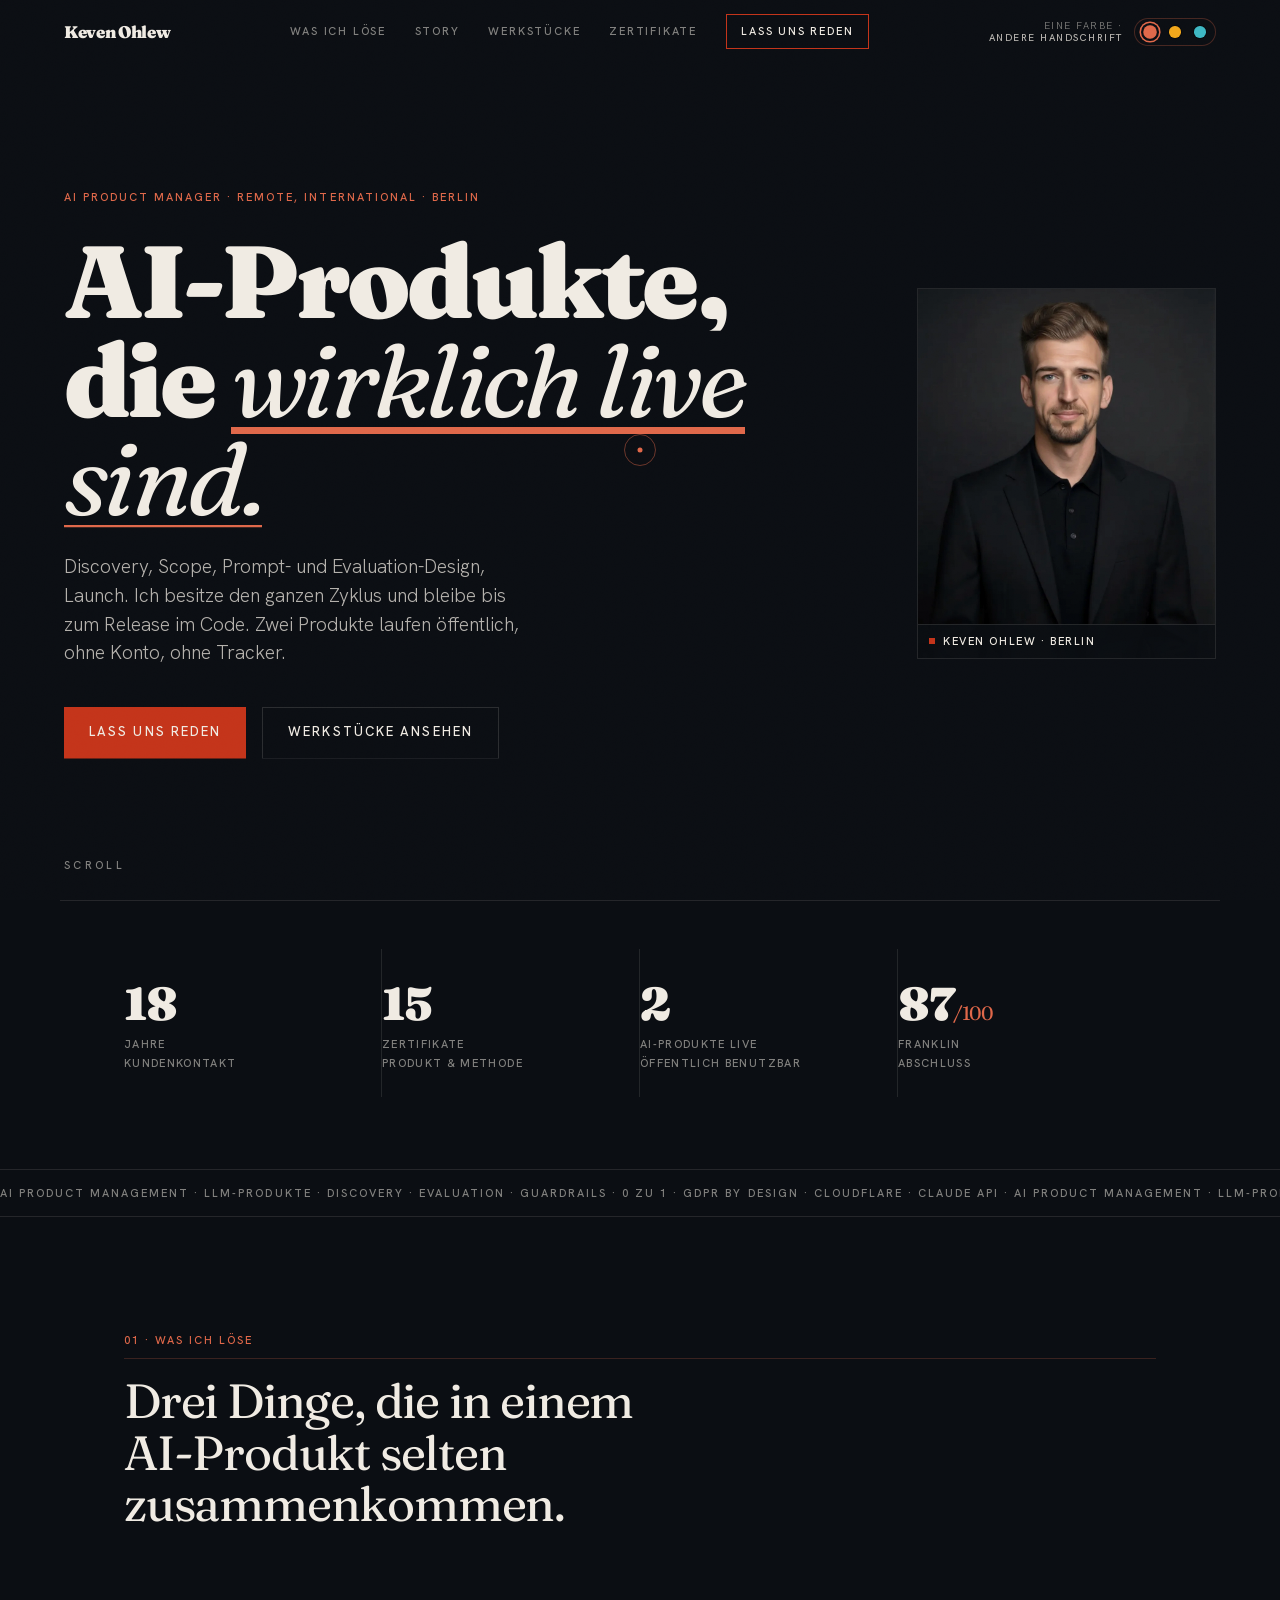
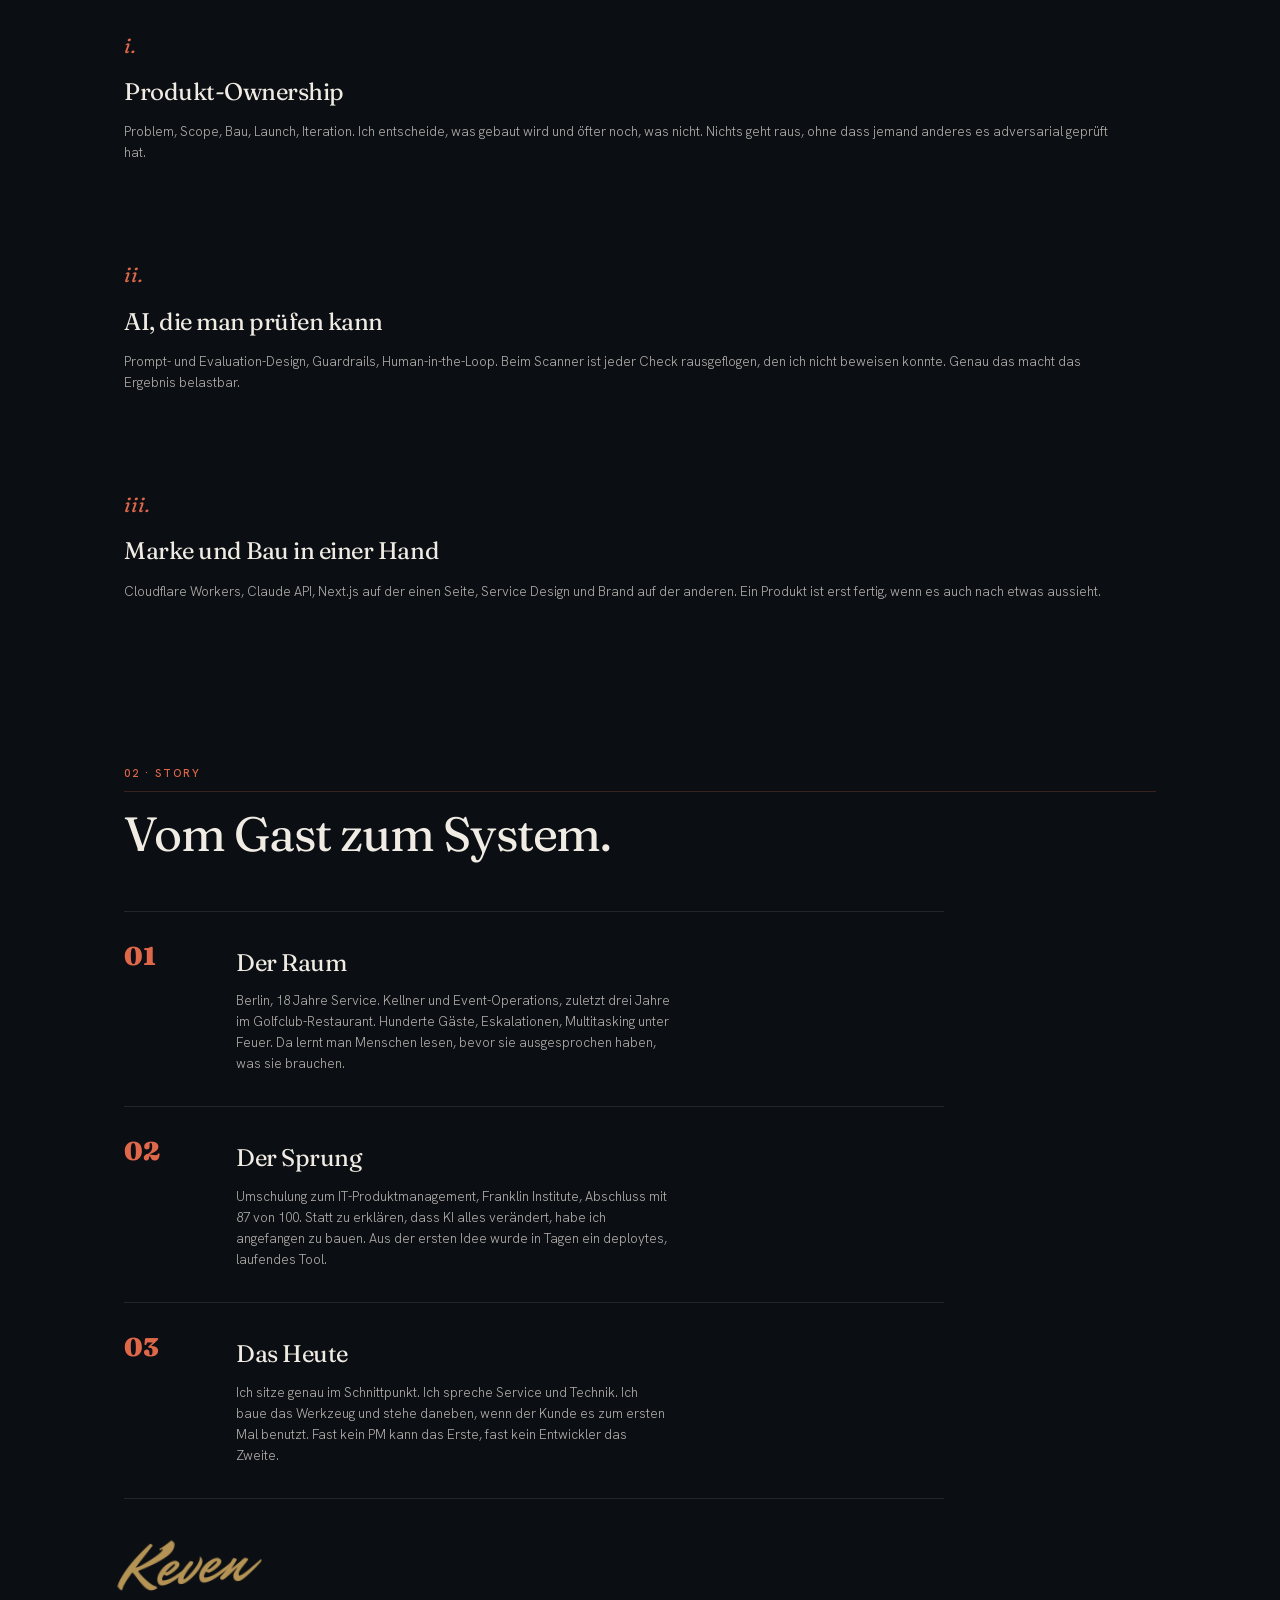
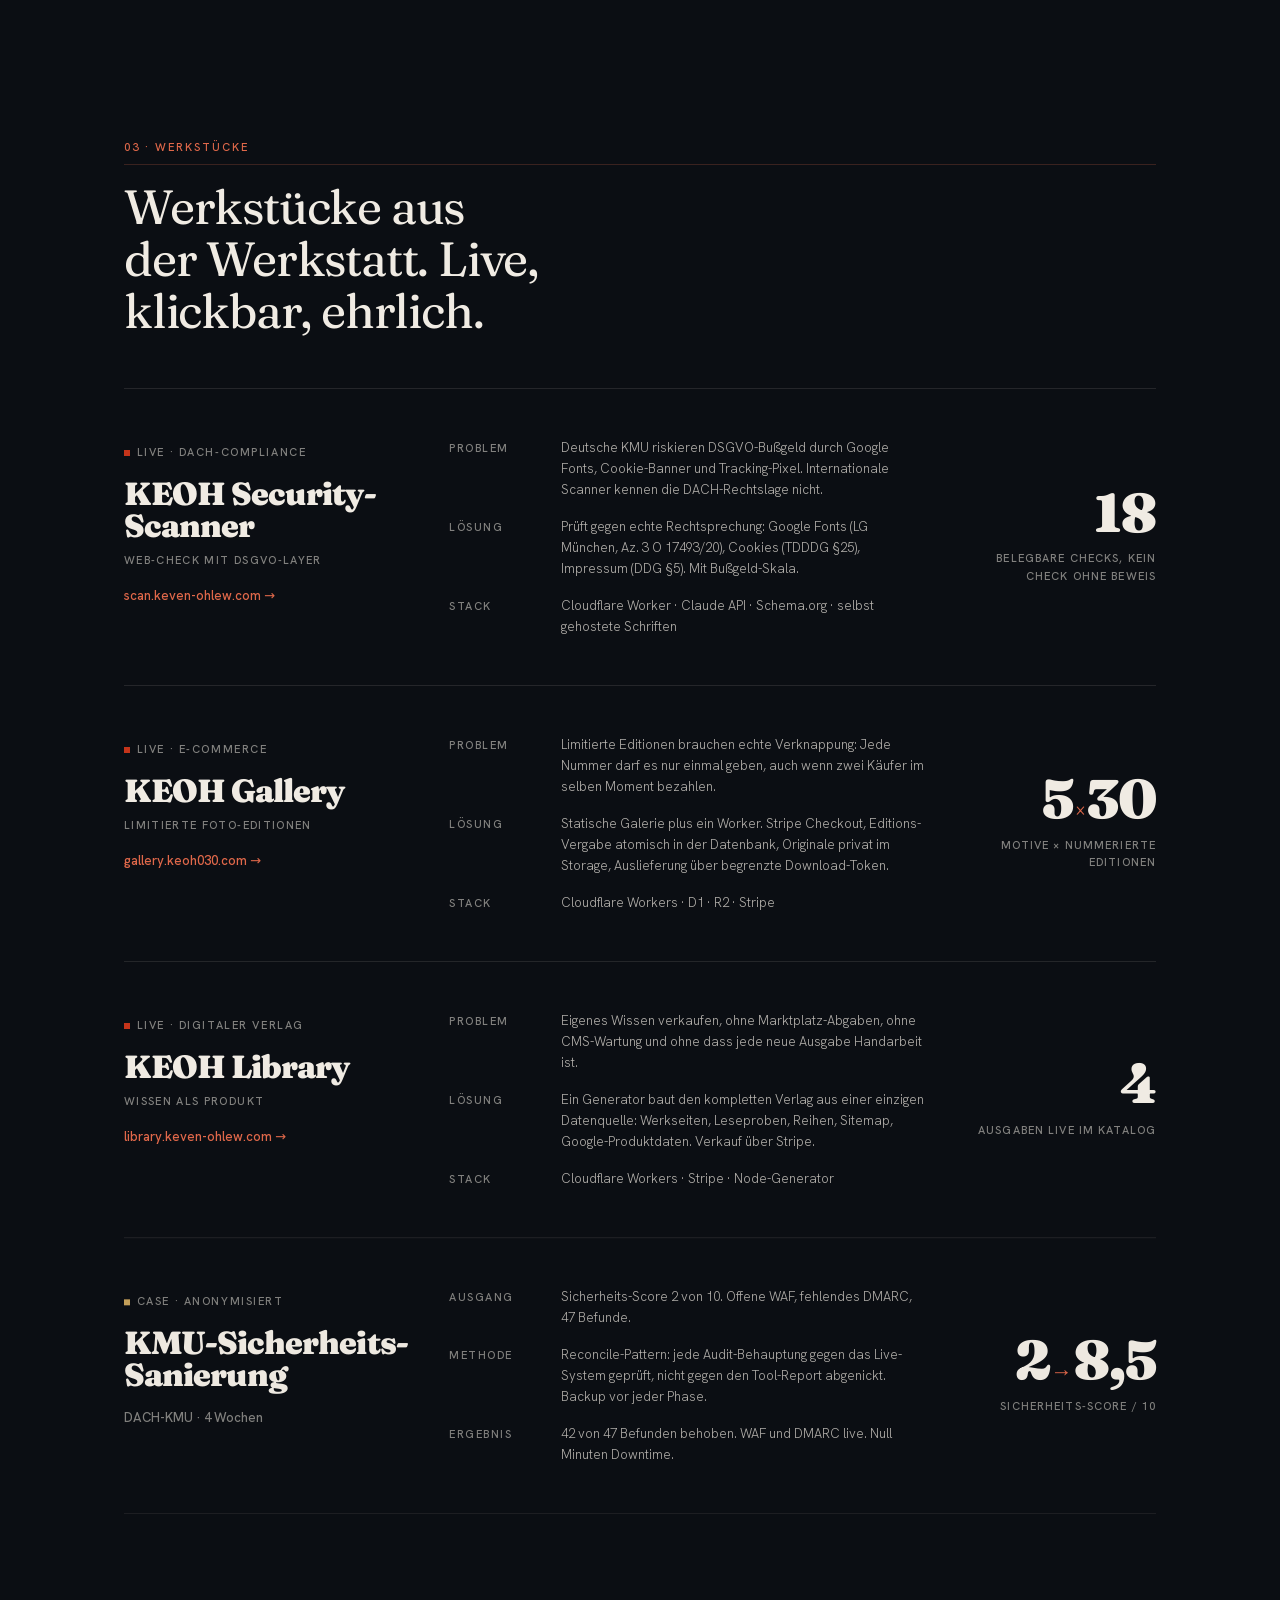
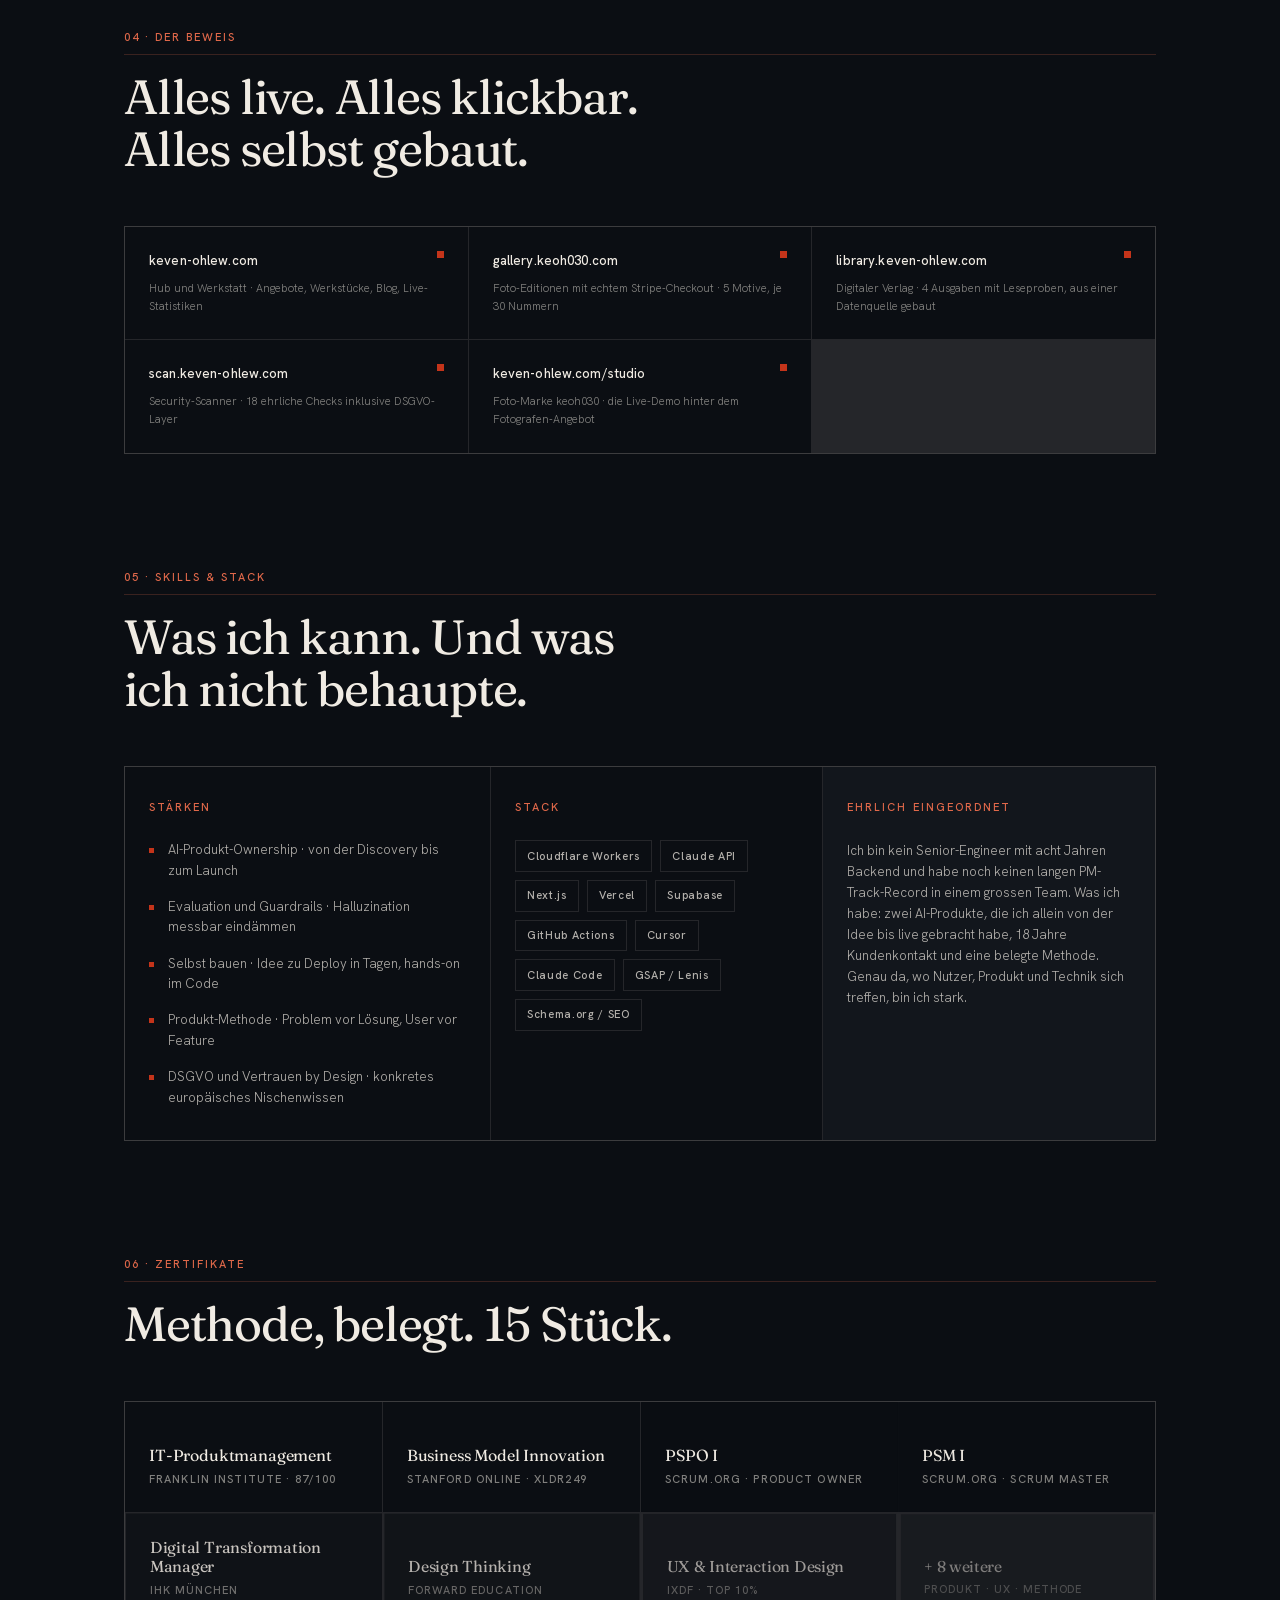
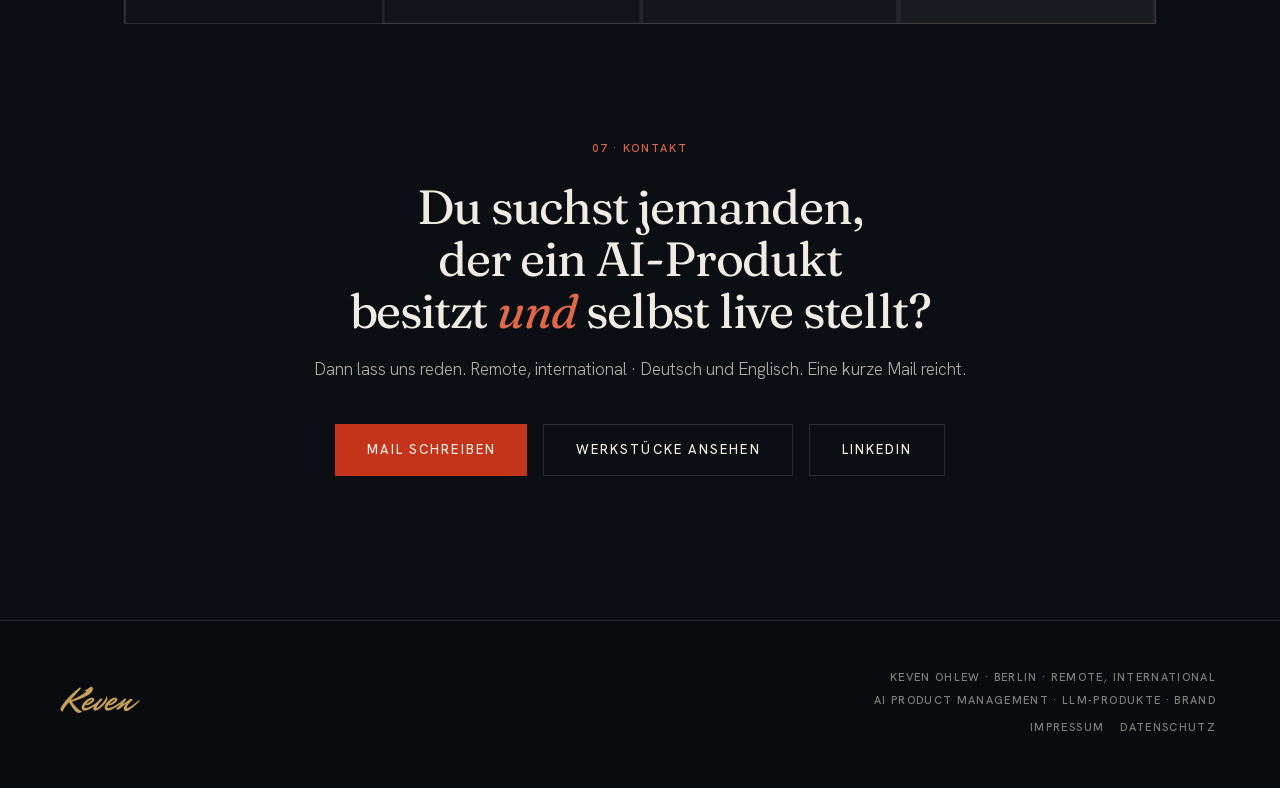
==== commit 25b5b17d: "Gallery-Adresse, eigene 404-Seite, Link-Vorschau 1200x630, Kundenname aus dem Favicon Aus dem KEOH-S" ====
--- a/index.html
+++ b/index.html
@@ -15,8 +15,12 @@
 <meta property="og:title" content="Keven Ohlew · AI Product Manager · Remote, international">
 <meta property="og:description" content="Ich baue AI-Produkte von der Idee bis live. Zwei laufen öffentlich, ohne Konto, ohne Tracker.">
 <meta property="og:locale" content="de_DE">
-<meta property="og:image" content="https://portfolio.keven-ohlew.com/assets/keven.jpg">
+<meta property="og:image" content="https://portfolio.keven-ohlew.com/assets/og-portfolio.png">
+<meta property="og:image:width" content="1200">
+<meta property="og:image:height" content="630">
+<meta property="og:image:alt" content="Keven Ohlew · Portfolio">
 <meta name="twitter:card" content="summary_large_image">
+<meta name="twitter:image" content="https://portfolio.keven-ohlew.com/assets/og-portfolio.png">
 
 
 <link rel="preload" as="image" href="assets/keven.webp">
@@ -211,7 +215,7 @@
         <span class="work__tag">Live · E-Commerce</span>
         <h3>KEOH Gallery</h3>
         <span class="work__sub">Limitierte Foto-Editionen</span>
-        <a class="work__link" href="https://gallery.keven-ohlew.com" target="_blank" rel="noopener">gallery.keven-ohlew.com →</a>
+        <a class="work__link" href="https://gallery.keoh030.com" target="_blank" rel="noopener">gallery.keoh030.com →</a>
       </div>
       <div class="work__body">
         <div class="work__block"><span class="work__k">Problem</span><p>Limitierte Editionen brauchen echte Verknappung: Jede Nummer darf es nur einmal geben, auch wenn zwei Käufer im selben Moment bezahlen.</p></div>
@@ -272,9 +276,9 @@
         <span class="bw__url">keven-ohlew.com</span>
         <span class="bw__what">Hub und Werkstatt · Angebote, Werkstücke, Blog, Live-Statistiken</span>
       </a>
-      <a class="bw" href="https://gallery.keven-ohlew.com" target="_blank" rel="noopener">
-        <span class="bw__dot" aria-hidden="true"></span>
-        <span class="bw__url">gallery.keven-ohlew.com</span>
+      <a class="bw" href="https://gallery.keoh030.com" target="_blank" rel="noopener">
+        <span class="bw__dot" aria-hidden="true"></span>
+        <span class="bw__url">gallery.keoh030.com</span>
         <span class="bw__what">Foto-Editionen mit echtem Stripe-Checkout · 5 Motive, je 30 Nummern</span>
       </a>
       <a class="bw" href="https://library.keven-ohlew.com" target="_blank" rel="noopener">
--- a/css/fonts.css
+++ b/css/fonts.css
@@ -6,7 +6,7 @@
    diese Seite hat bis heute selbst welche geladen.
 
    Gleicher Satz wie keven-ohlew.com: Fraunces 400/400i/900,
-   Hanken 300/400/500, Mr Dafoe 400. Der rote Faden faengt bei der
+   Hanken 300/400/500, Mr Dafoe 400. Der rote Faden fängt bei der
    Schrift an, nicht bei der Farbe.
    ============================================================ */
 
--- a/css/style.css
+++ b/css/style.css
@@ -95,17 +95,17 @@
 }
 /* ── Farbregler · dieselbe Mechanik wie auf keven-ohlew.com (04.08.2026) ──
    Drei Handschriften, eine Marke. Ein Klick tauscht data-accent am <html>,
-   sonst nichts. Alles, was sich mitdreht, haengt an --acid bzw. --acid-rgb,
+   sonst nichts. Alles, was sich mitdreht, hängt an --acid bzw. --acid-rgb,
    deshalb braucht es hier nur diese zwei Zeilen und keine Sonderregeln.
-   --rust bleibt bewusst unangetastet: es ist Flaeche und Kante, nie Text
-   (DESIGN-DNA). Werte 1:1 aus index.template.html uebernommen, damit die
+   --rust bleibt bewusst unangetastet: es ist Fläche und Kante, nie Text
+   (DESIGN-DNA). Werte 1:1 aus index.template.html übernommen, damit die
    beiden Seiten nicht auseinanderlaufen. */
 html[data-accent="amber"]   { --acid:#F2A71B; --acid-rim:#FFD27A; --acid-rgb:242 167 27; }
 html[data-accent="edition"] { --acid:#3EB8C4; --acid-rim:#8BD4DC; --acid-rgb:62 184 196; }
 
 /* ── Der Regler selbst ── */
-/* Nur fuer Screenreader · im Portfolio gab es bisher keine solche Klasse,
-   die Regler-Knoepfe brauchen aber eine lesbare Beschriftung. */
+/* Nur für Screenreader · im Portfolio gab es bisher keine solche Klasse,
+   die Regler-Knöpfe brauchen aber eine lesbare Beschriftung. */
 .sr-only{position:absolute!important;width:1px;height:1px;padding:0;margin:-1px;
   overflow:hidden;clip:rect(0,0,0,0);white-space:nowrap;border:0}
 
@@ -116,7 +116,16 @@
 .acc-dots{display:flex;gap:.42rem;padding:.3rem .42rem;border-radius:999px;
   box-shadow:inset 0 0 0 1px rgb(var(--acid-rgb) / .28);transition:box-shadow .25s ease}
 .acc-dots button{width:1.15rem;height:1.15rem;padding:0;border:0;border-radius:50%;
-  background:none;cursor:pointer;display:grid;place-items:center}
+  background:none;cursor:pointer;display:grid;place-items:center;position:relative}
+/* Tastfläche 24x24 (WCAG 2.2, 2.5.8) ohne den Punkt optisch zu vergrößern.
+   Gemessen 06.08.2026: der sichtbare Knopf ist 18.4px. Die Abstands-Ausnahme
+   bestand er knapp (Mittenabstand 25.12px, nötig sind 24), das eigentliche
+   Ziel war aber unter 24x24.
+   Nachgemessen am selben Tag: mit 2.8px kam die Fläche auf 23.99px und lag
+   damit um ein Hundertstel unter der Vorgabe · genau die Sorte Zahl, die man
+   ausrechnet statt sie zu messen. Jetzt 3px, macht 24.39px. Der Mittenabstand
+   von 25px bleibt größer als 24, die Flächen überlappen sich also nicht. */
+.acc-dots button::after{content:"";position:absolute;inset:-3px;border-radius:50%}
 .acc-dots button i{width:.72rem;height:.72rem;border-radius:50%;background:var(--sw);
   box-shadow:0 0 0 1px rgba(0,0,0,.35);transition:transform .25s ease,box-shadow .25s ease}
 .acc-dots button[aria-checked="true"] i{transform:scale(1.12);
@@ -126,7 +135,11 @@
 @media(prefers-reduced-motion:reduce){
   .acc-dots,.acc-dots button i{transition:none}
 }
-@media(max-width:900px){ .acc-lab{display:none} }
+/* Grenze 1200 statt 900 (Fund 04.08.2026 am lebenden Objekt): bei 966 px
+   stießen Beschriftung und der Knopf „Lass uns reden“ auf null Pixel
+   aneinander. Nicht überlappend, aber sichtbar gequetscht. Ab 1200 px
+   bleiben über 180 px Luft, darunter trägt nur noch die Punktreihe. */
+@media(max-width:1200px){ .acc-lab{display:none} }
 
 
 *{margin:0;padding:0;box-sizing:border-box}
@@ -144,7 +157,7 @@
 a:focus-visible,button:focus-visible{outline:2px solid var(--acid);outline-offset:3px}
 
 /* Kein CSS-Pre-Hide: Inhalt ist ohne JS/GSAP immer sichtbar
-   (NIEMALS-WIEDER 1). GSAP setzt seine Start-Zustaende per fromTo
+   (NIEMALS-WIEDER 1). GSAP setzt seine Start-Zustände per fromTo
    zur Laufzeit selbst. */
 
 /* ---- Atmosphäre ---- */
@@ -215,7 +228,7 @@
 .hero{position:relative;min-height:100svh;display:flex;align-items:center;padding:7rem var(--pad) 4rem}
 .hero__grid{position:relative;max-width:var(--maxw);margin:0 auto;display:grid;grid-template-columns:1.45fr .55fr;
   gap:clamp(2rem,5vw,4.5rem);align-items:center;width:100%}
-/* min-width:0: lange Headline-Woerter duerfen die Portrait-Spalte nicht kollabieren */
+/* min-width:0: lange Headline-Wörter dürfen die Portrait-Spalte nicht kollabieren */
 .hero__grid>*{min-width:0}
 .hero .eyebrow{color:var(--acid);margin-bottom:1.6rem;display:block}
 .hero__h1{font-family:var(--f-display);font-weight:900;font-size:var(--d-1);line-height:.96;letter-spacing:-.035em;
@@ -259,7 +272,7 @@
 @media(prefers-reduced-motion:reduce){.marquee__track{animation:none}}
 
 /* ---- 03 WAS ICH LÖSE ---- */
-.loese__grid{display:grid;grid-template-columns:repeat(3,1fr);gap:1px;background:var(--line)}
+.löse__grid{display:grid;grid-template-columns:repeat(3,1fr);gap:1px;background:var(--line)}
 .card{background:var(--bg);padding:var(--s-6) var(--s-4) var(--s-6) 0;
   display:flex;flex-direction:column;gap:var(--s-2);transition:background .35s var(--ease)}
 .card:hover{background:var(--surface)}
@@ -291,7 +304,7 @@
 .work__meta h3{font-family:var(--f-display);font-weight:900;font-size:clamp(1.5rem,2.6vw,2rem);line-height:1.02;letter-spacing:-.03em}
 .work__sub{font-family:var(--f-body);font-weight:500;font-size:var(--ui-xs);letter-spacing:.12em;text-transform:uppercase;color:var(--ink-mute);display:block;margin-top:.6rem}
 .work__link{font-family:var(--f-body);font-weight:500;font-size:var(--ui-sm);color:var(--acid);display:inline-block;margin-top:.9rem;
-  border-bottom:1px solid transparent;transition:border-color .3s}
+  padding-block:2px;border-bottom:1px solid transparent;transition:border-color .3s}
 .work__link:hover{border-color:var(--acid)}
 .work__link--muted{color:var(--ink-mute);pointer-events:none}
 .work__body{display:flex;flex-direction:column;gap:var(--s-2)}
@@ -372,7 +385,10 @@
 .foot__meta{display:flex;flex-direction:column;gap:.35rem;text-align:right;
   font-family:var(--f-body);font-weight:500;font-size:var(--ui-xs);letter-spacing:.12em;text-transform:uppercase;color:var(--ink-mute)}
 .foot__legal{display:flex;gap:var(--s-2);justify-content:flex-end;flex-wrap:wrap}
-.foot__legal a{transition:color .3s}
+/* 06.08.2026 · die zwei Pflicht-Links waren 17px hoch, die Ziel-Links unter
+   den Werkstücken 21px. Beide stehen nicht in einem Satz, die Inline-Ausnahme
+   aus 2.5.8 greift also nicht. padding-block hebt nur die Trefferfläche. */
+.foot__legal a{transition:color .3s;display:inline-block;padding-block:4px;line-height:17px}
 .foot__legal a:hover{color:var(--acid)}
 
 /* ---- Rechts-Seiten (impressum, datenschutz) ---- */
@@ -393,7 +409,7 @@
   .proofbar{grid-template-columns:repeat(2,1fr)}
   .proofbar__item:nth-child(2n){border-right:none}
   .proofbar__item{border-bottom:1px solid var(--line)}
-  .loese__grid,.beweis__grid{grid-template-columns:1fr 1fr}
+  .löse__grid,.beweis__grid{grid-template-columns:1fr 1fr}
   .firma__grid{grid-template-columns:repeat(3,1fr)}
   .skills__grid{grid-template-columns:1fr}
   .certs__wall{grid-template-columns:repeat(3,1fr)}
@@ -406,7 +422,7 @@
   .work__metric{text-align:left}
 }
 @media(max-width:640px){
-  .loese__grid,.beweis__grid,.firma__grid{grid-template-columns:1fr 1fr}
+  .löse__grid,.beweis__grid,.firma__grid{grid-template-columns:1fr 1fr}
   .certs__wall{grid-template-columns:1fr 1fr}
   .act{grid-template-columns:3.2rem 1fr;gap:var(--s-2)}
   .hero{padding-top:6rem}
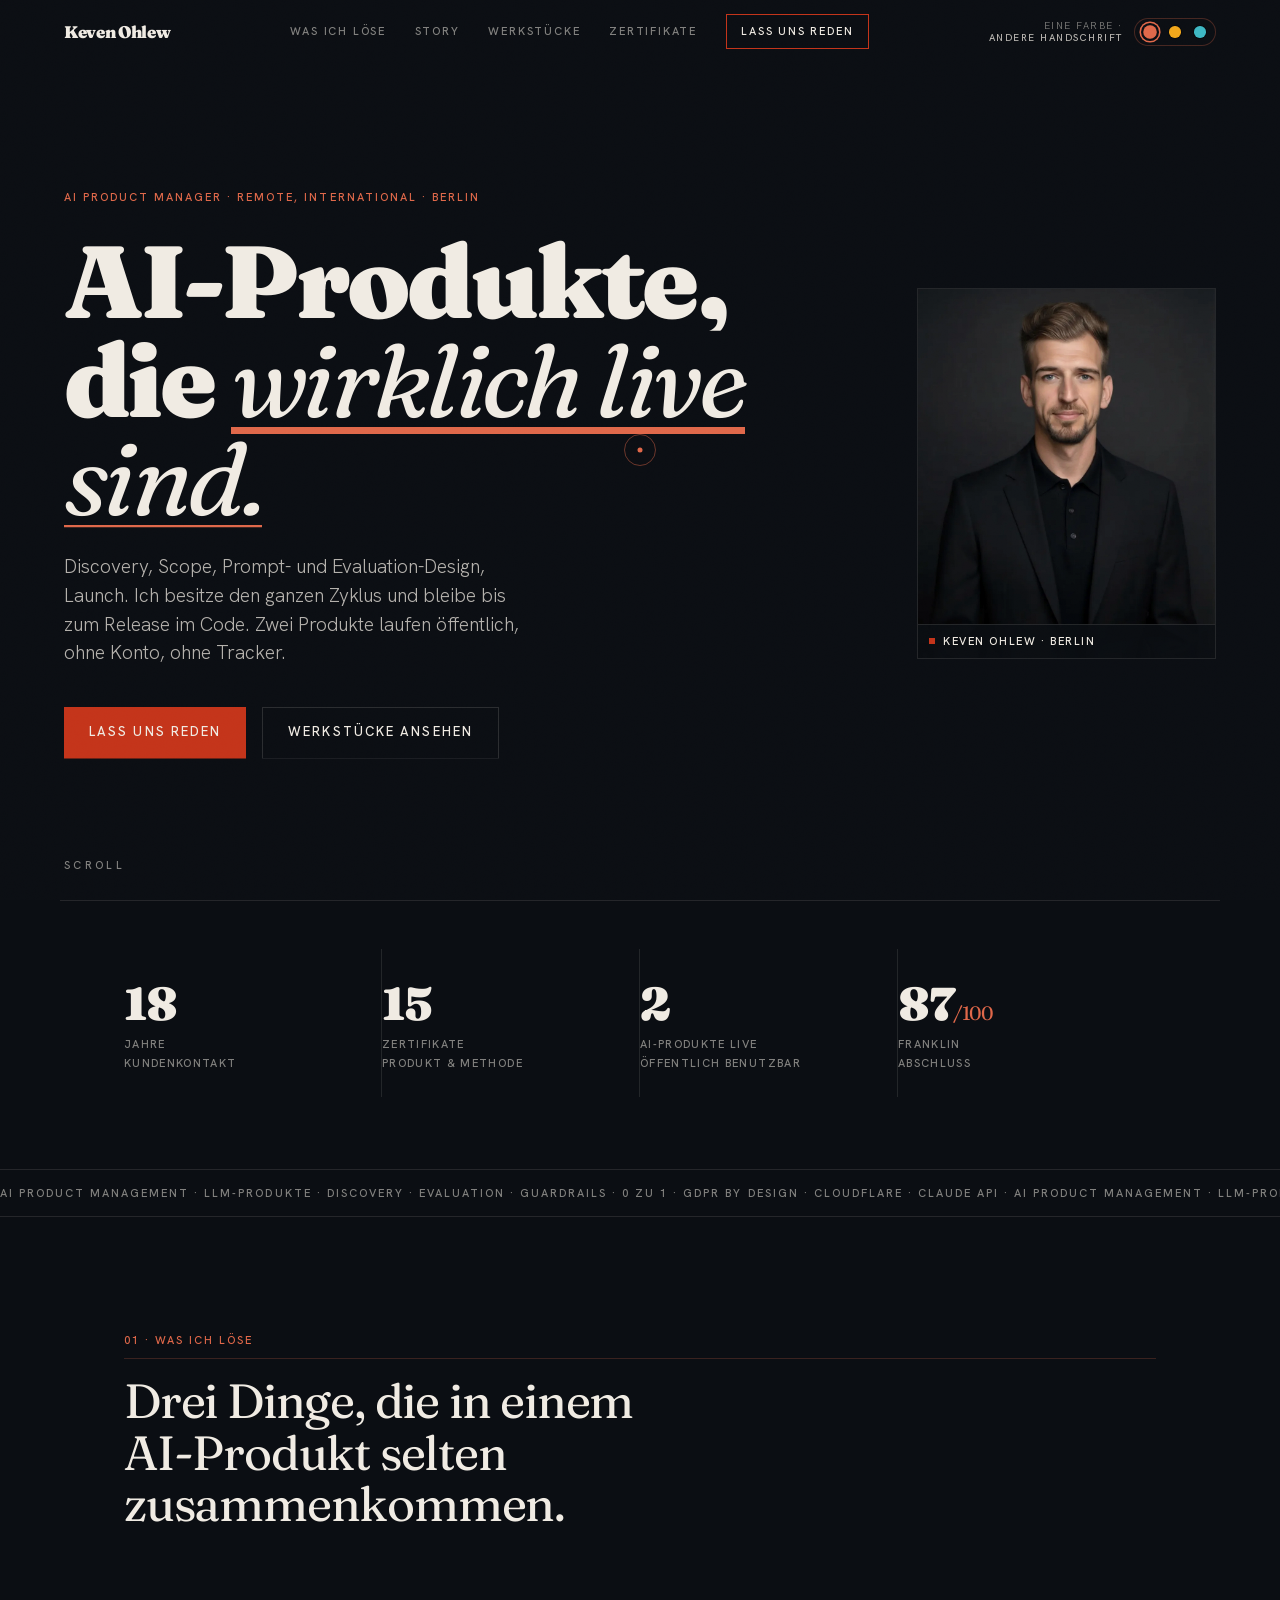
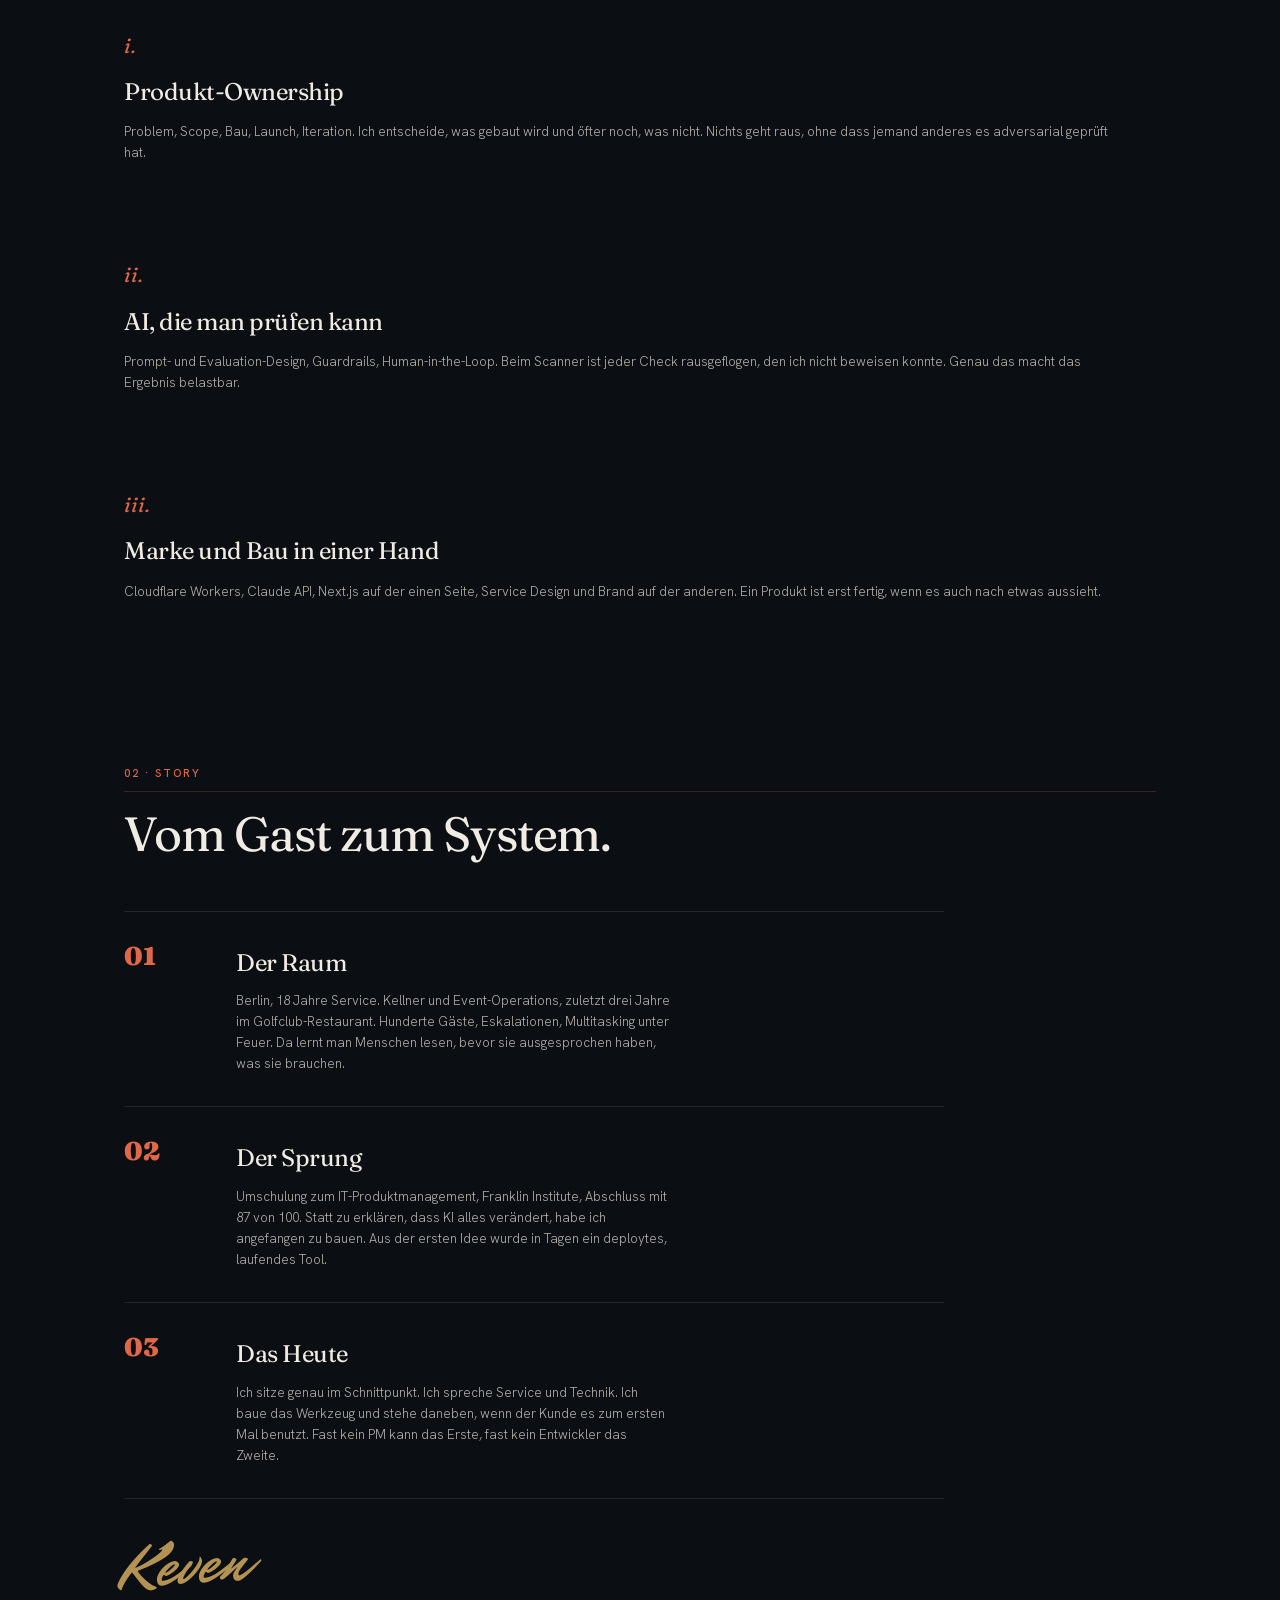
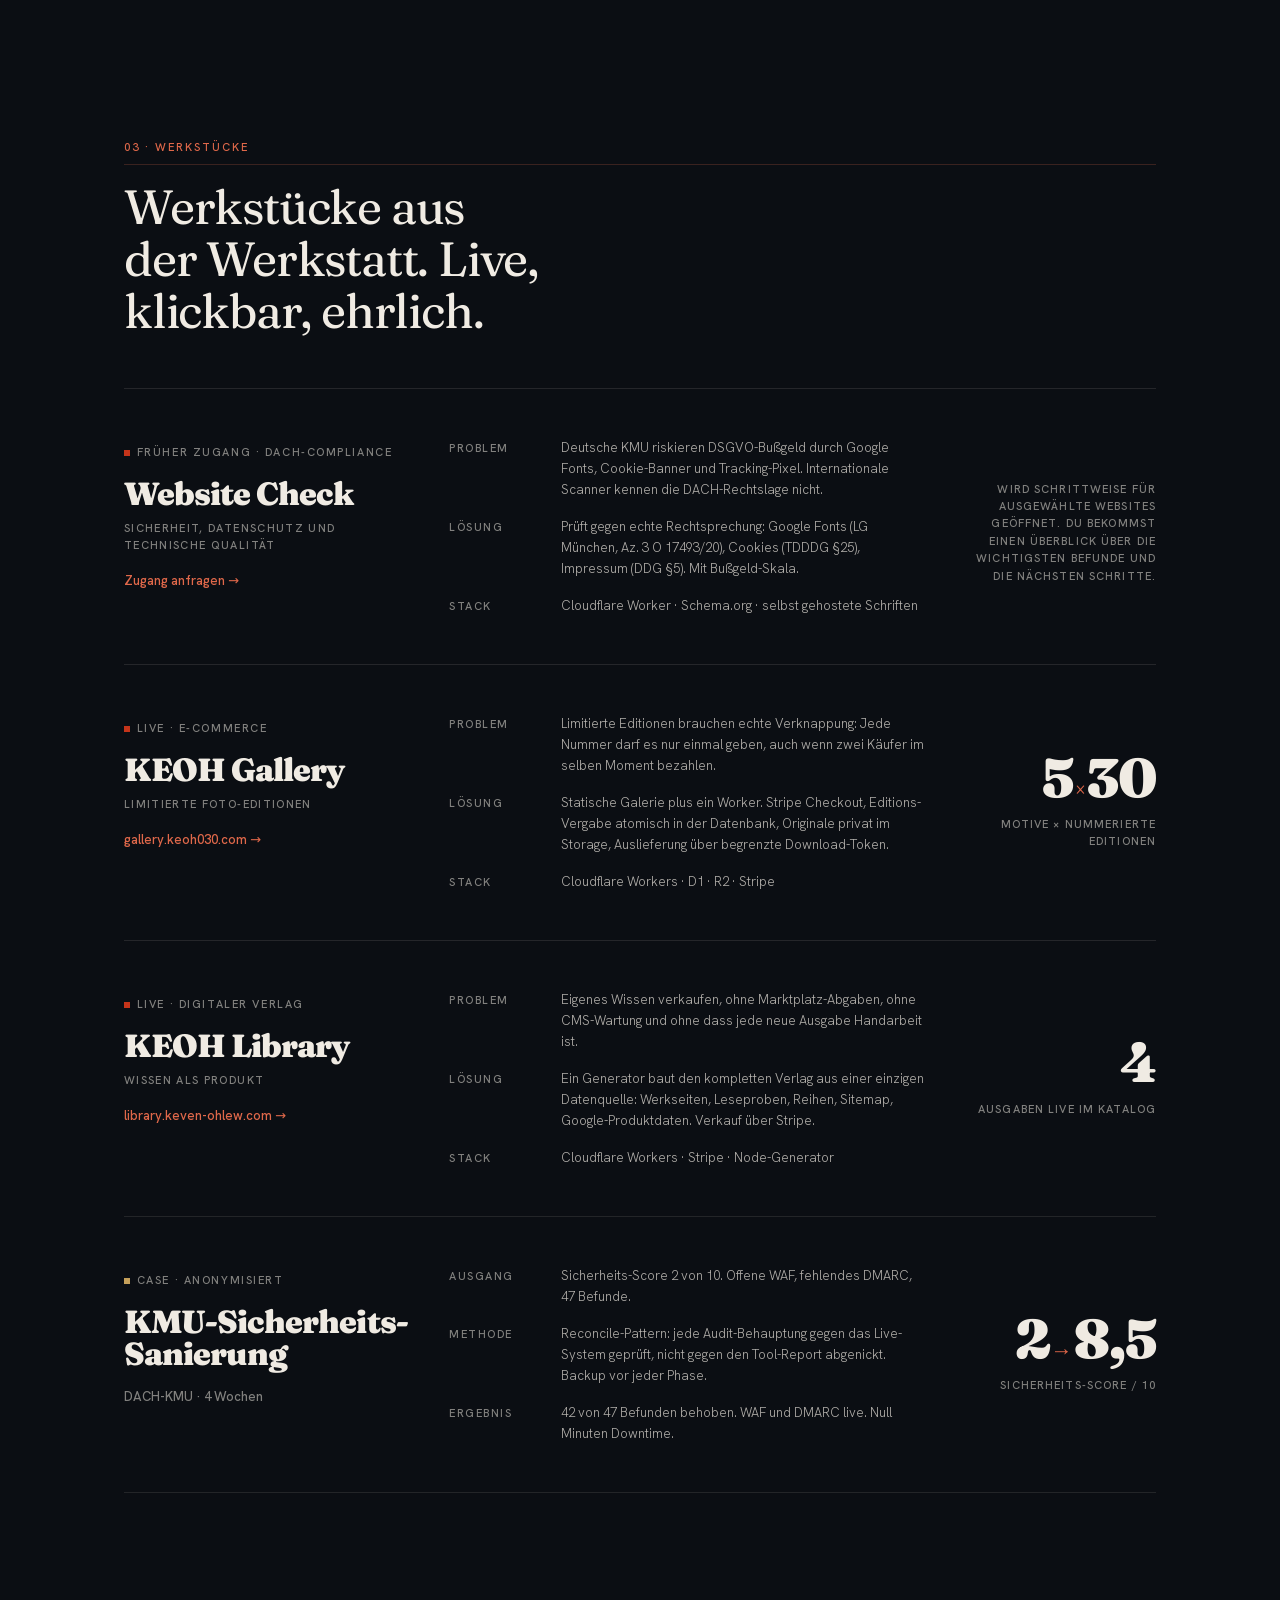
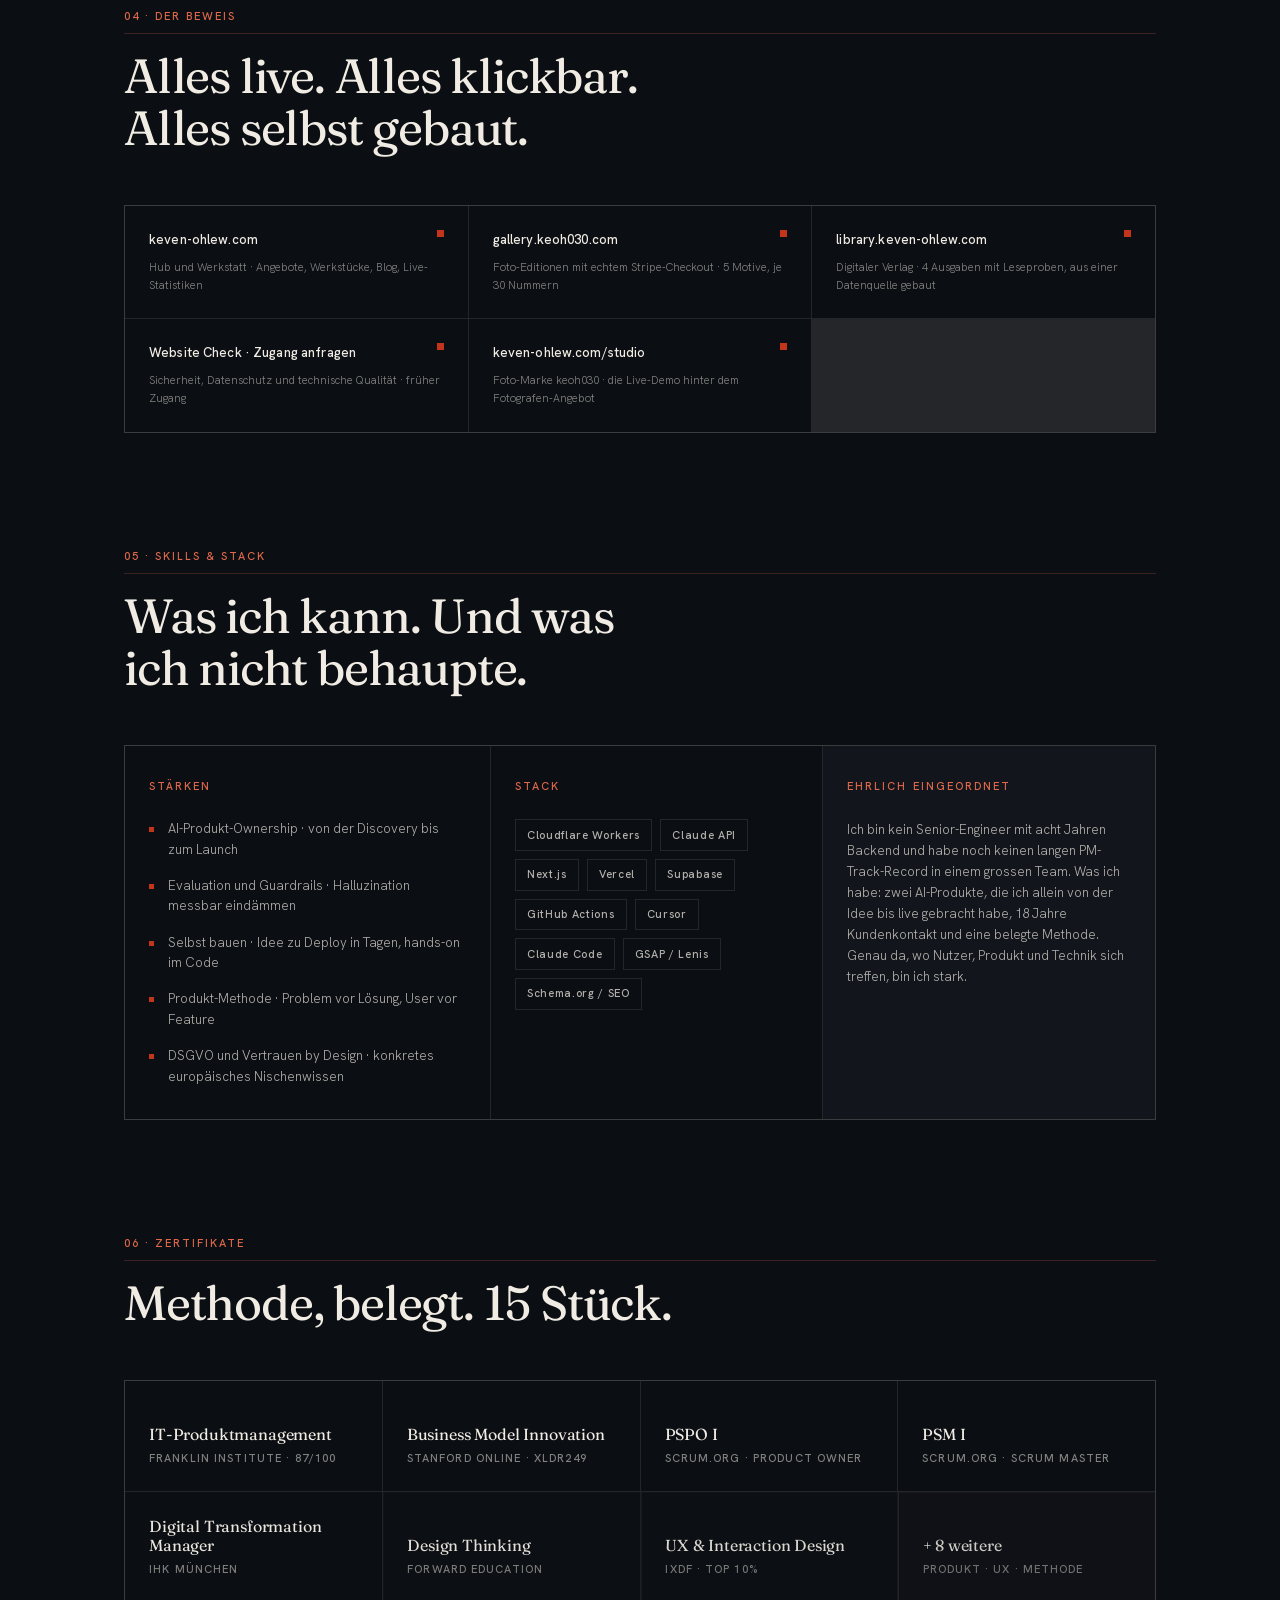
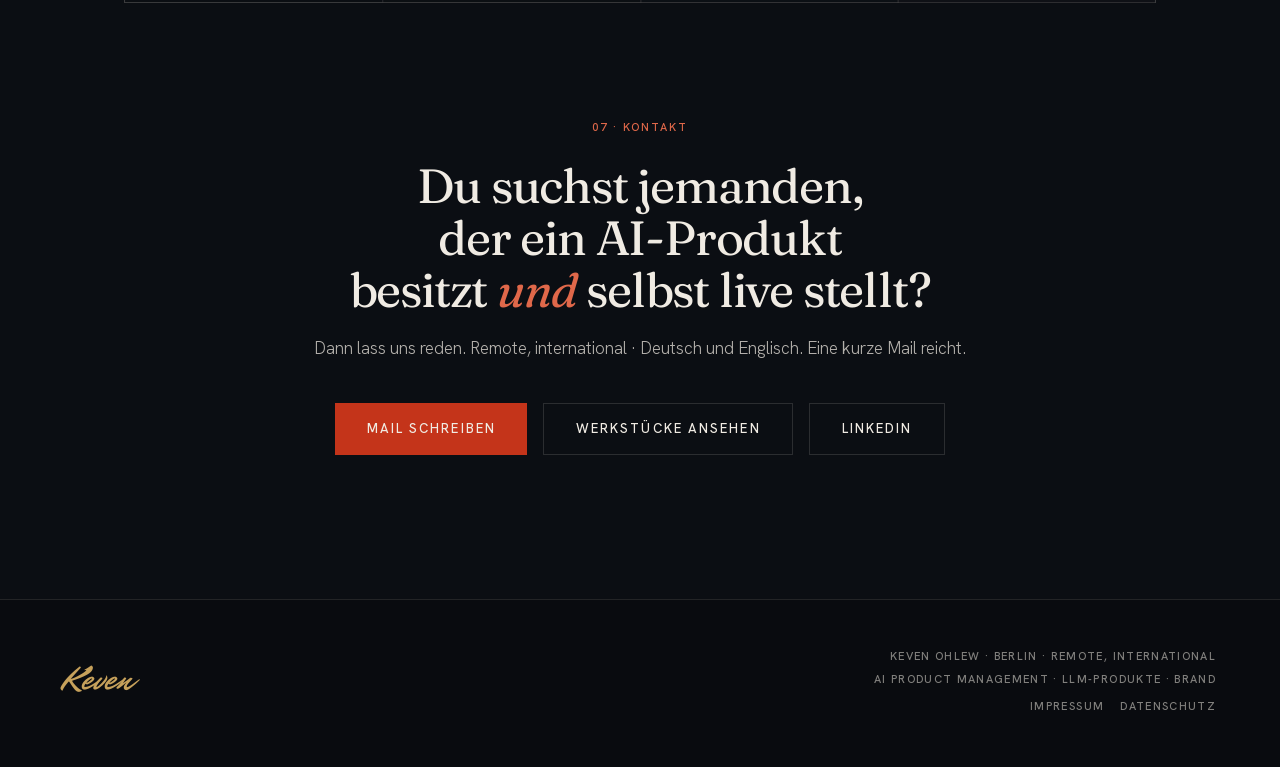
==== commit df86d9e6: "Website Check auf Anfrage · und der Titel ohne das abgeschlossene Kapitel Isolierter Abschluss, eine" ====
--- a/index.html
+++ b/index.html
@@ -3,17 +3,17 @@
 <head>
 <meta charset="UTF-8">
 <meta name="viewport" content="width=device-width, initial-scale=1.0">
-<title>Keven Ohlew · AI Product Manager · Remote, international</title>
+<title>Keven Ohlew · Werkstücke, Arbeitsweise und Belege</title>
 <link rel="icon" type="image/svg+xml" href="/favicon.svg">
-<meta name="description" content="AI Product Manager. Ich baue AI-Produkte von der Idee bis live: Discovery, Scope, Prompt- und Evaluation-Design, Launch. Zwei Produkte laufen öffentlich. Remote, international.">
+<meta name="description" content="Werkstücke von Keven Ohlew: was gebaut wurde, wie entschieden wurde und was dabei herauskam. Freiberuflich aus Berlin.">
 <meta name="author" content="Keven Ohlew">
 <link rel="canonical" href="https://portfolio.keven-ohlew.com/">
 <meta name="theme-color" content="#0C0D10">
 
 <meta property="og:type" content="website">
 <meta property="og:url" content="https://portfolio.keven-ohlew.com/">
-<meta property="og:title" content="Keven Ohlew · AI Product Manager · Remote, international">
-<meta property="og:description" content="Ich baue AI-Produkte von der Idee bis live. Zwei laufen öffentlich, ohne Konto, ohne Tracker.">
+<meta property="og:title" content="Keven Ohlew · Werkstücke, Arbeitsweise und Belege">
+<meta property="og:description" content="Was gebaut wurde, wie entschieden wurde und was dabei herauskam.">
 <meta property="og:locale" content="de_DE">
 <meta property="og:image" content="https://portfolio.keven-ohlew.com/assets/og-portfolio.png">
 <meta property="og:image:width" content="1200">
@@ -194,19 +194,18 @@
 
     <article class="work">
       <div class="work__meta">
-        <span class="work__tag">Live · DACH-Compliance</span>
-        <h3>KEOH Security-Scanner</h3>
-        <span class="work__sub">Web-Check mit DSGVO-Layer</span>
-        <a class="work__link" href="https://scan.keven-ohlew.com" target="_blank" rel="noopener">scan.keven-ohlew.com →</a>
+        <span class="work__tag">Früher Zugang · DACH-Compliance</span>
+        <h3>Website Check</h3>
+        <span class="work__sub">Sicherheit, Datenschutz und technische Qualität</span>
+        <a class="work__link" href="https://cal.eu/keven-ohlew/30min" target="_blank" rel="noopener">Zugang anfragen →</a>
       </div>
       <div class="work__body">
         <div class="work__block"><span class="work__k">Problem</span><p>Deutsche KMU riskieren DSGVO-Bußgeld durch Google Fonts, Cookie-Banner und Tracking-Pixel. Internationale Scanner kennen die DACH-Rechtslage nicht.</p></div>
         <div class="work__block"><span class="work__k">Lösung</span><p>Prüft gegen echte Rechtsprechung: Google Fonts (LG München, Az. 3 O 17493/20), Cookies (TDDDG §25), Impressum (DDG §5). Mit Bußgeld-Skala.</p></div>
-        <div class="work__block"><span class="work__k">Stack</span><p>Cloudflare Worker · Claude API · Schema.org · selbst gehostete Schriften</p></div>
+        <div class="work__block"><span class="work__k">Stack</span><p>Cloudflare Worker · Schema.org · selbst gehostete Schriften</p></div>
       </div>
       <div class="work__metric">
-        <span class="work__big">18</span>
-        <span class="work__unit">belegbare Checks, kein Check ohne Beweis</span>
+        <span class="work__unit">Wird schrittweise für ausgewählte Websites geöffnet. Du bekommst einen Überblick über die wichtigsten Befunde und die nächsten Schritte.</span>
       </div>
     </article>
 
@@ -286,10 +285,10 @@
         <span class="bw__url">library.keven-ohlew.com</span>
         <span class="bw__what">Digitaler Verlag · 4 Ausgaben mit Leseproben, aus einer Datenquelle gebaut</span>
       </a>
-      <a class="bw" href="https://scan.keven-ohlew.com" target="_blank" rel="noopener">
-        <span class="bw__dot" aria-hidden="true"></span>
-        <span class="bw__url">scan.keven-ohlew.com</span>
-        <span class="bw__what">Security-Scanner · 18 ehrliche Checks inklusive DSGVO-Layer</span>
+      <a class="bw" href="https://cal.eu/keven-ohlew/30min" target="_blank" rel="noopener">
+        <span class="bw__dot" aria-hidden="true"></span>
+        <span class="bw__url">Website Check · Zugang anfragen</span>
+        <span class="bw__what">Sicherheit, Datenschutz und technische Qualität · früher Zugang</span>
       </a>
       <a class="bw" href="https://keven-ohlew.com/studio/" target="_blank" rel="noopener">
         <span class="bw__dot" aria-hidden="true"></span>
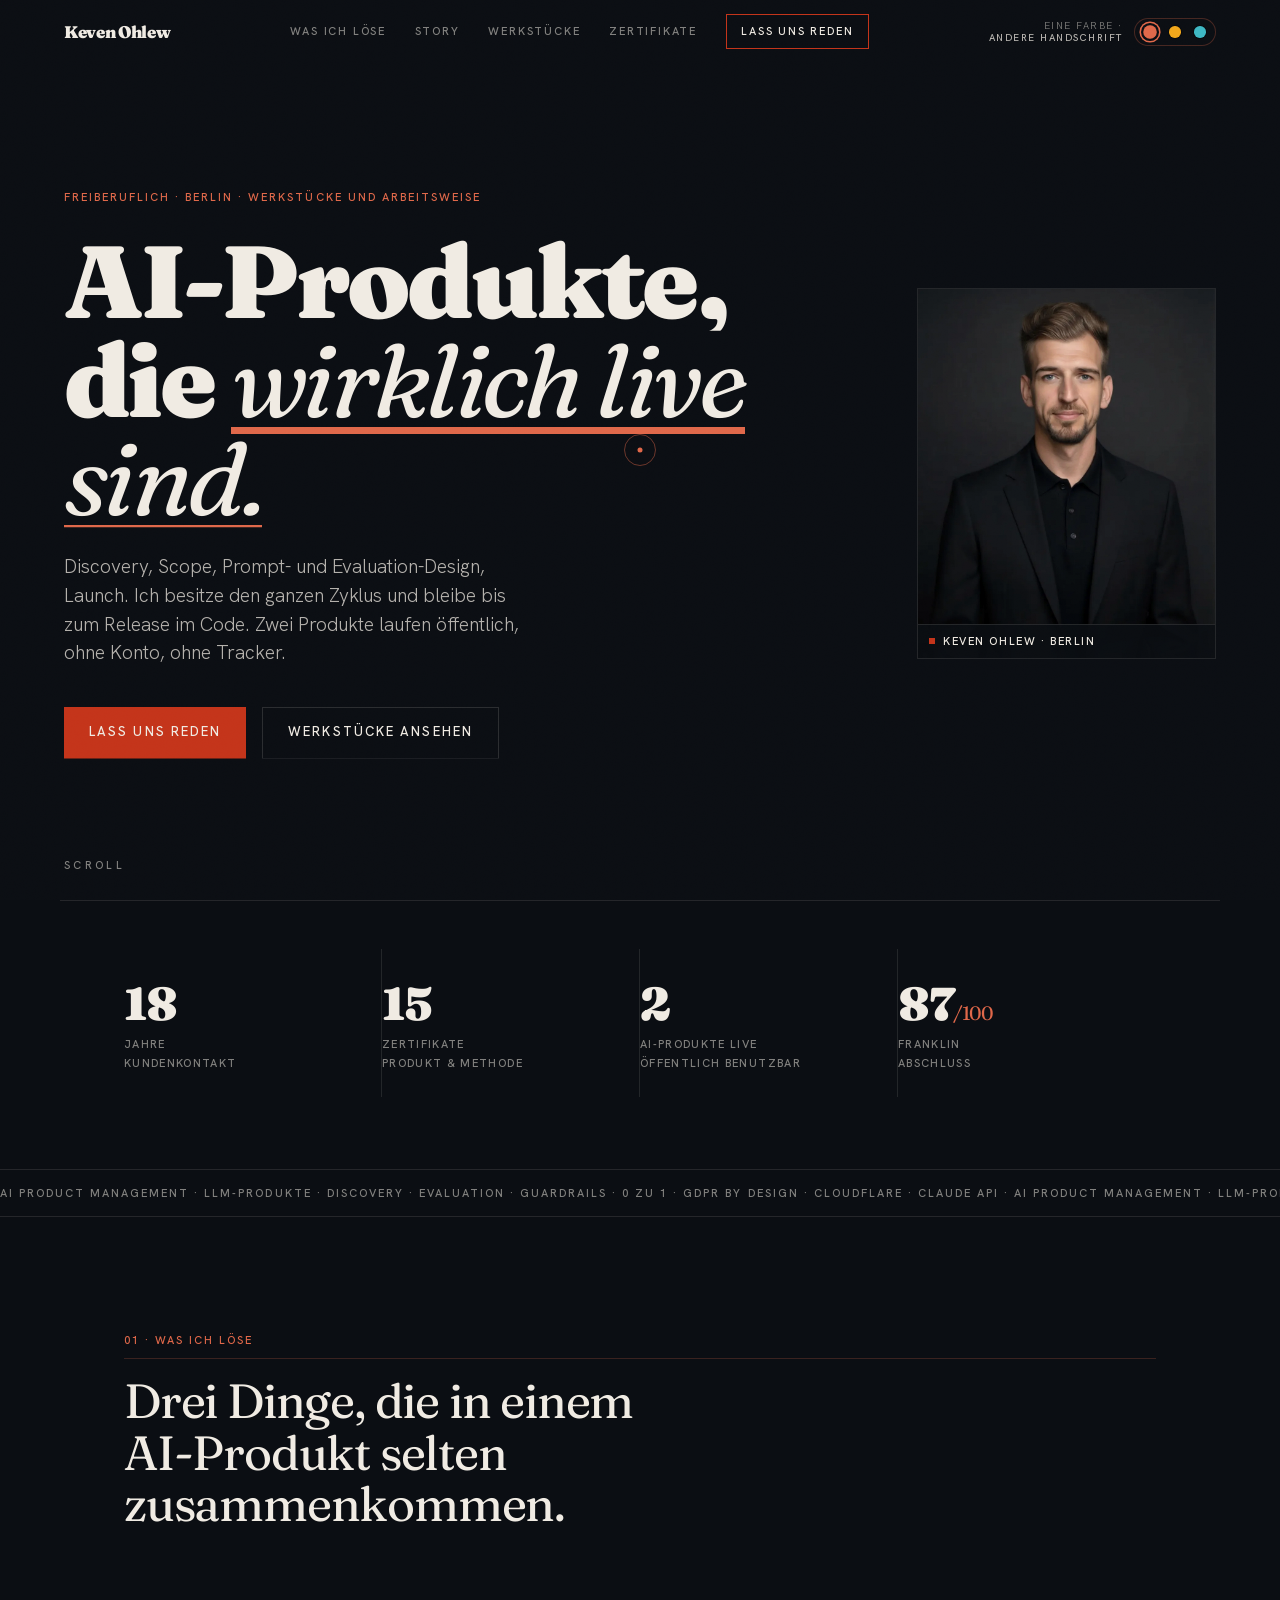
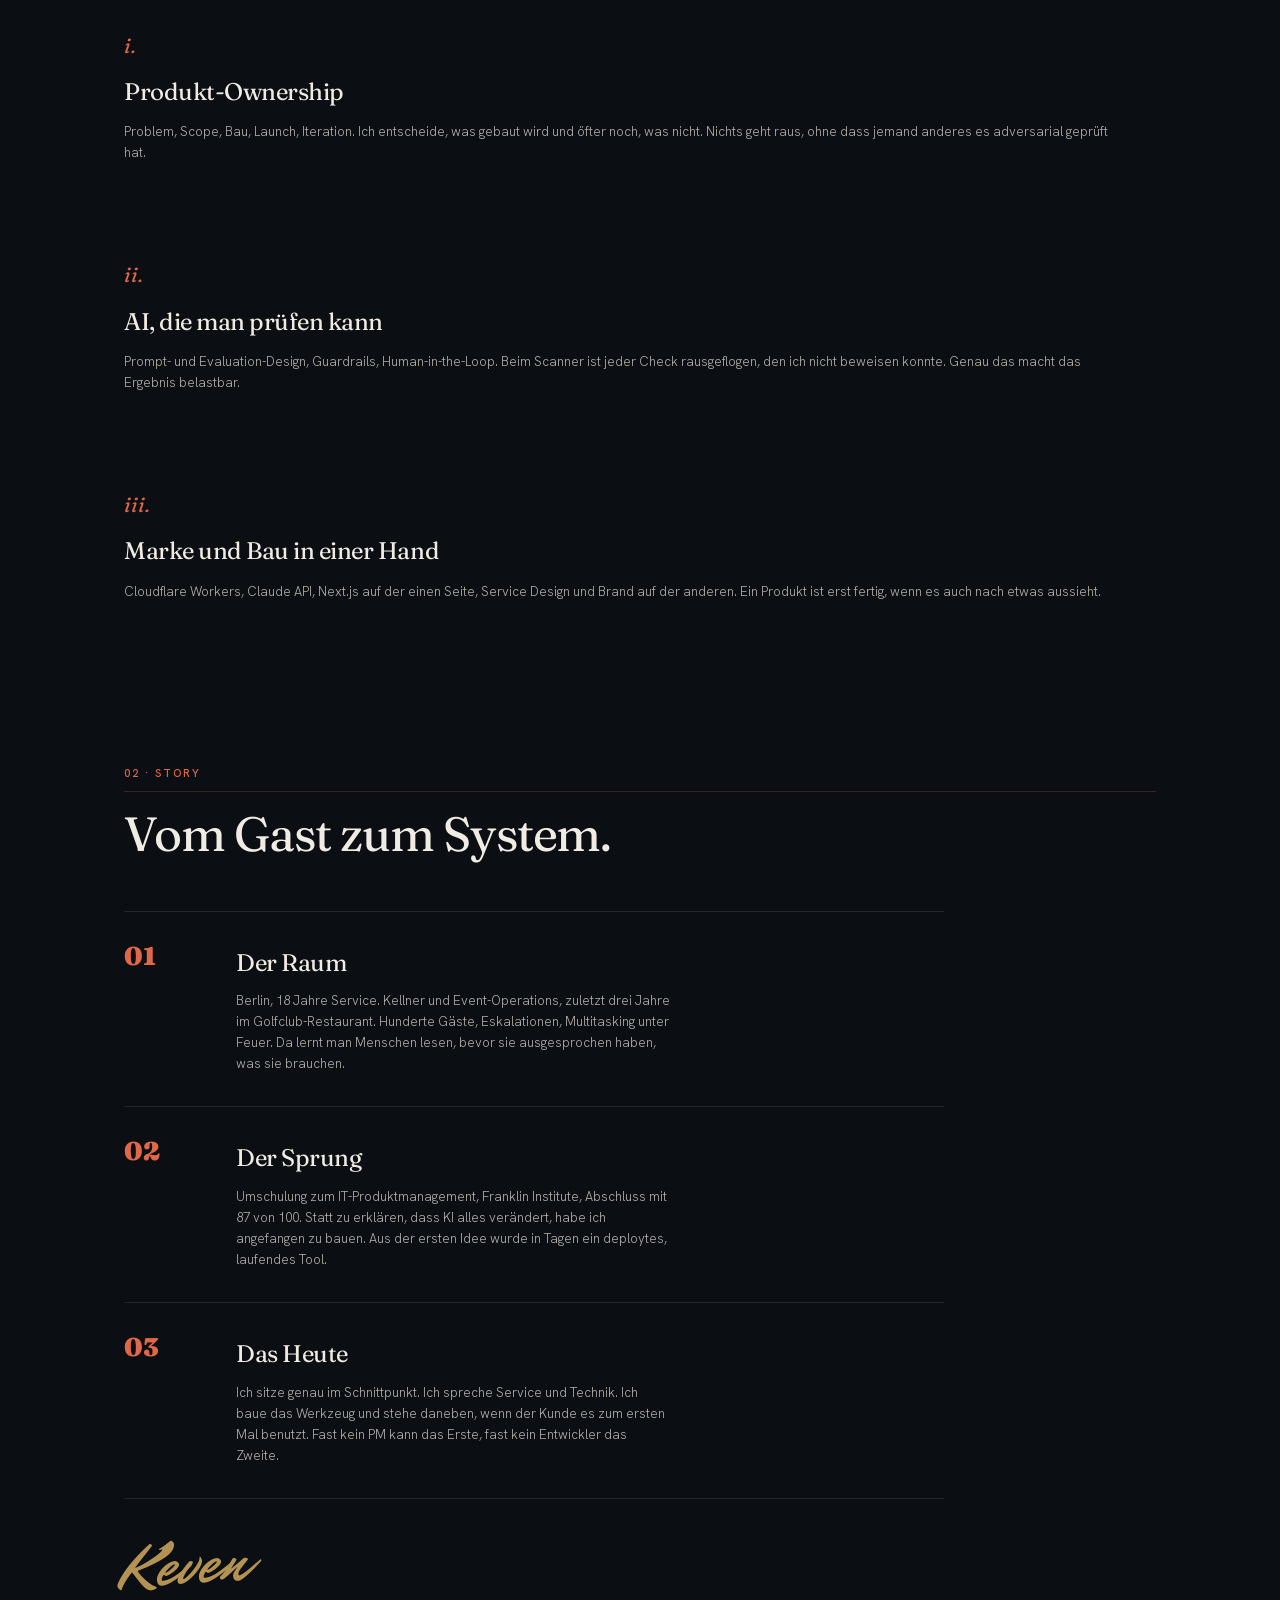
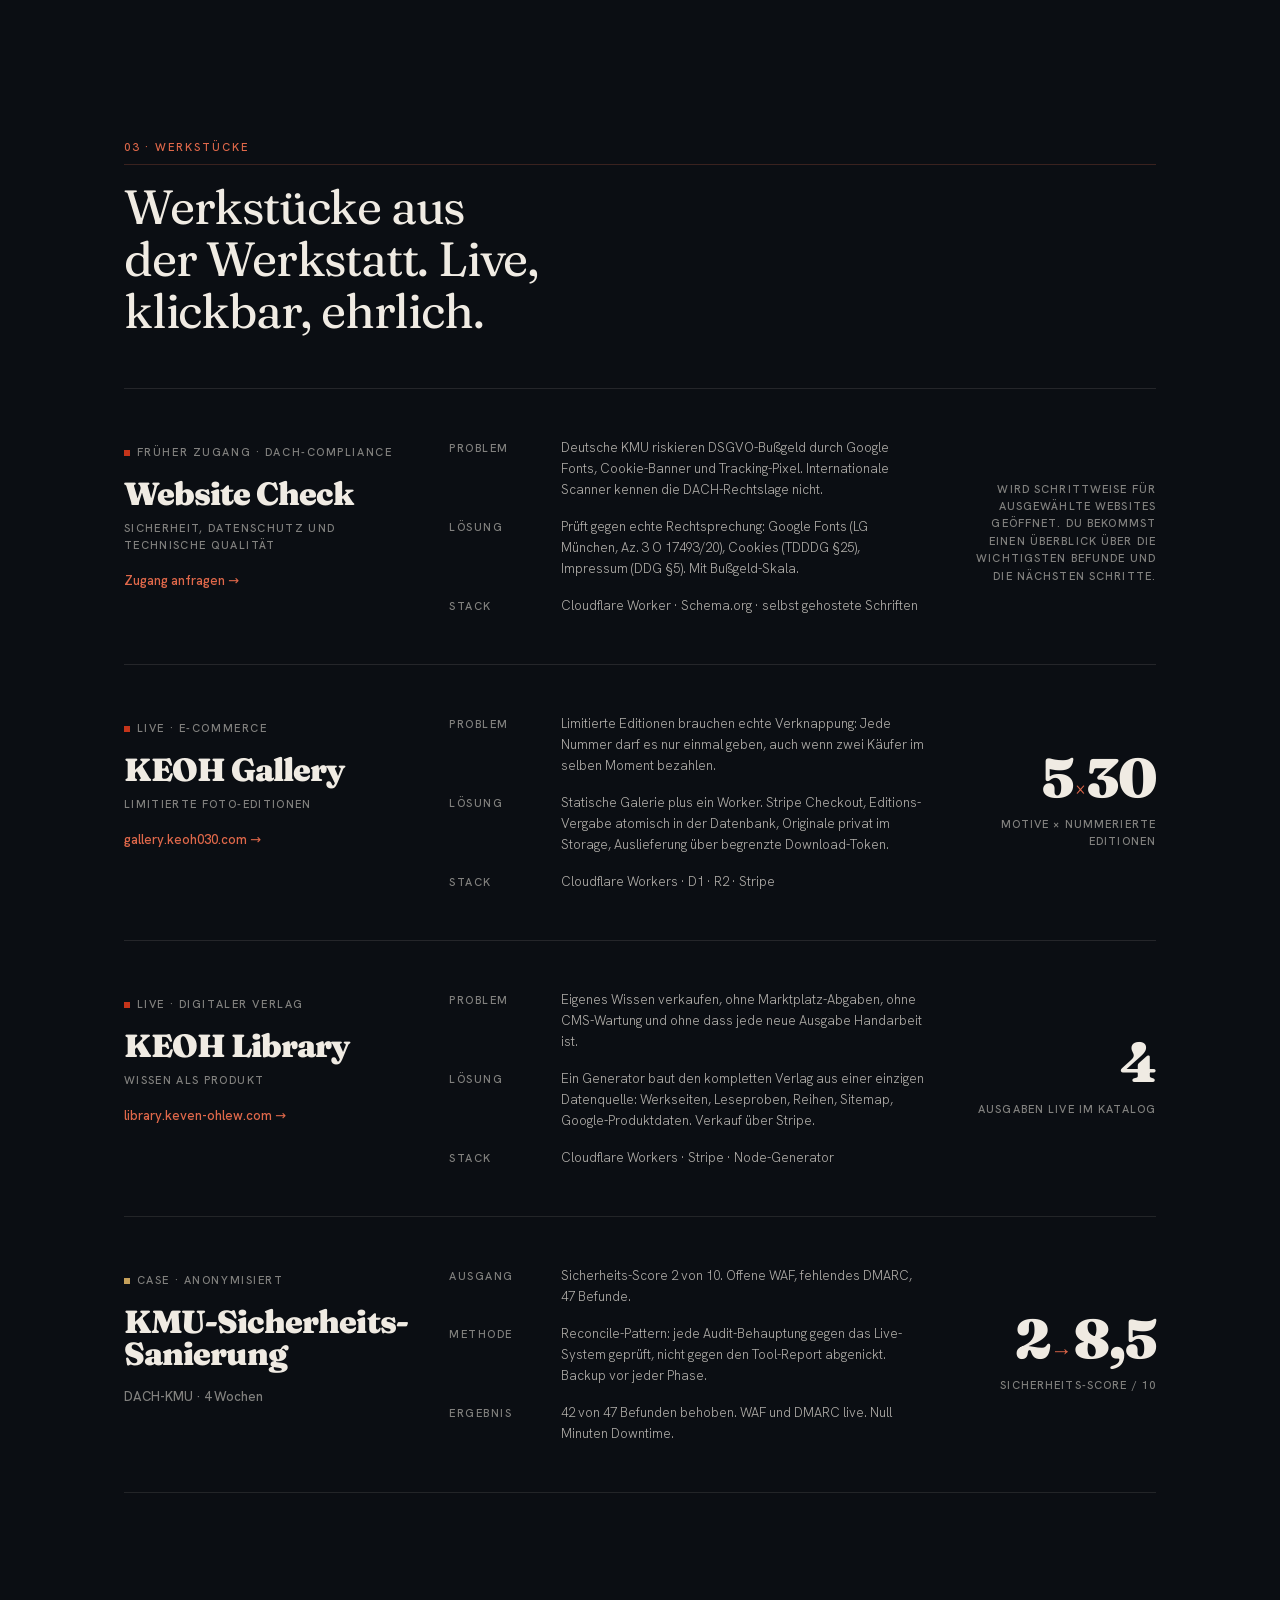
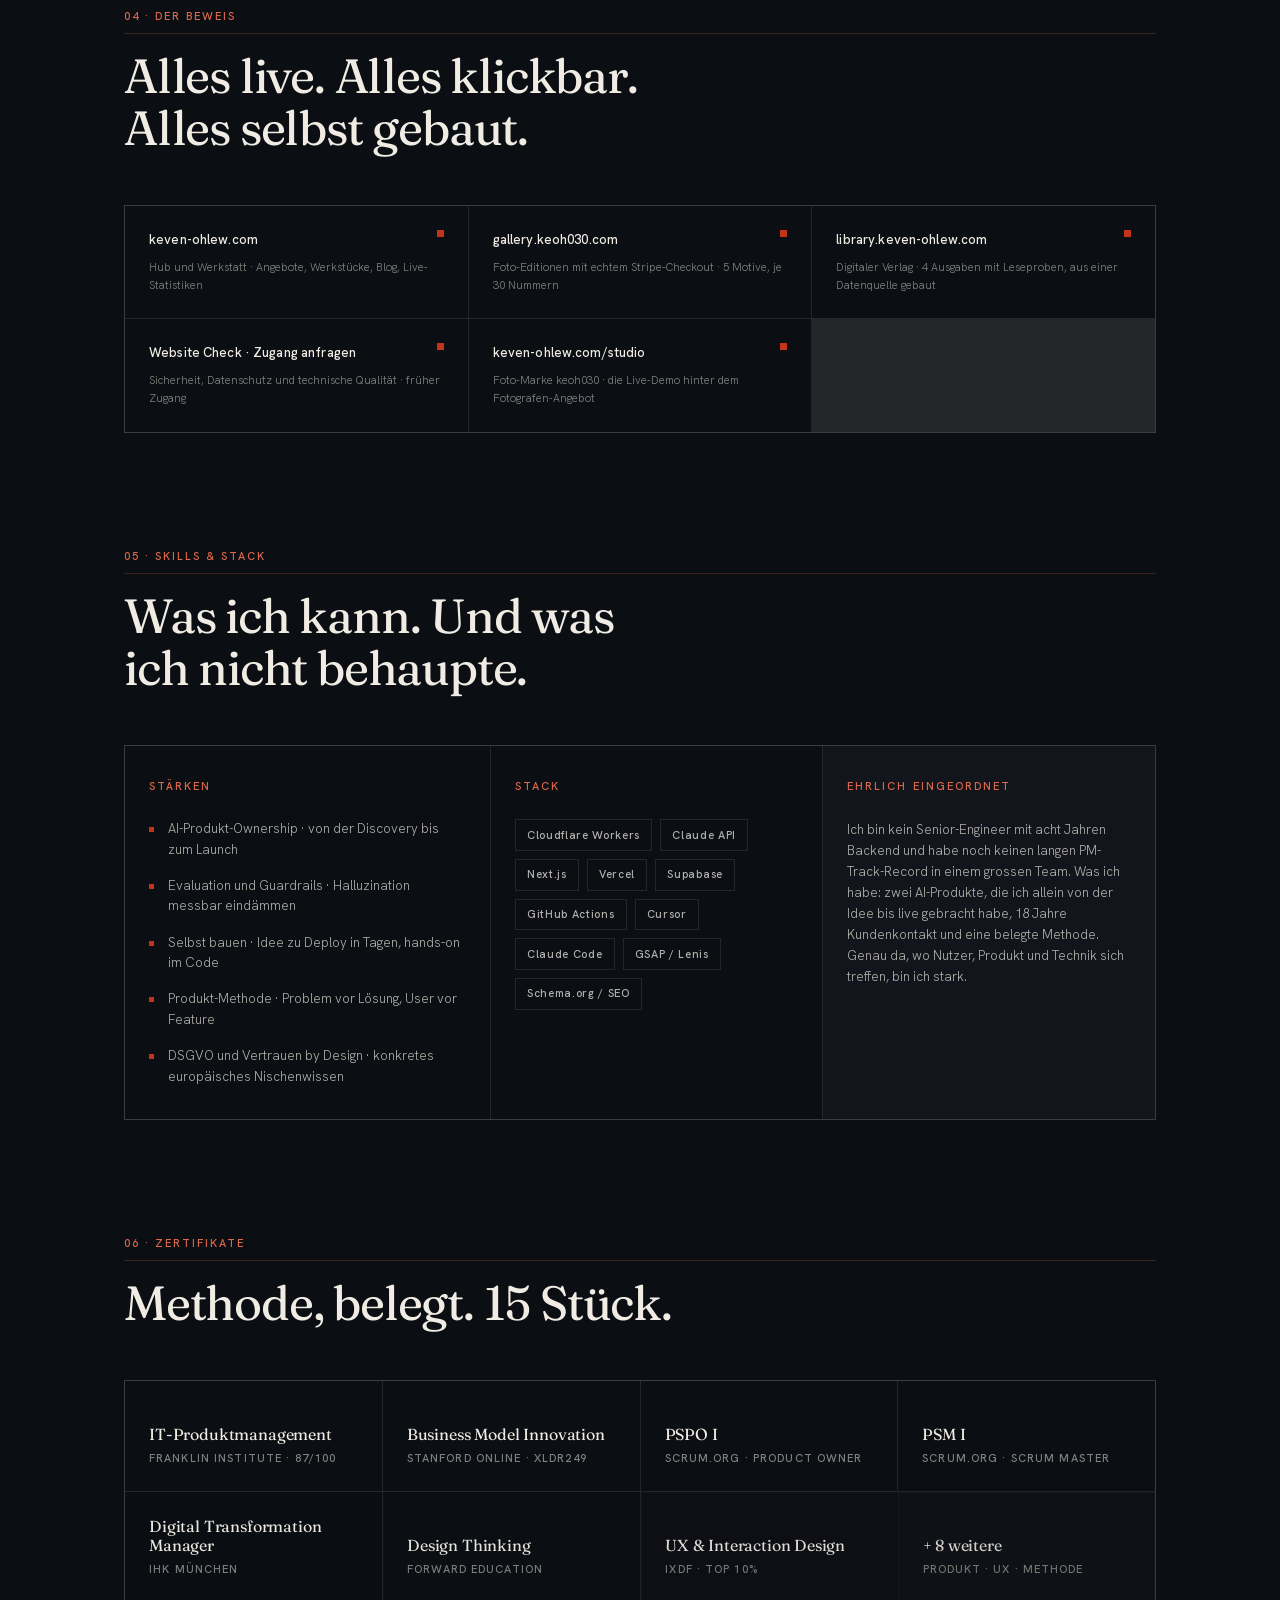
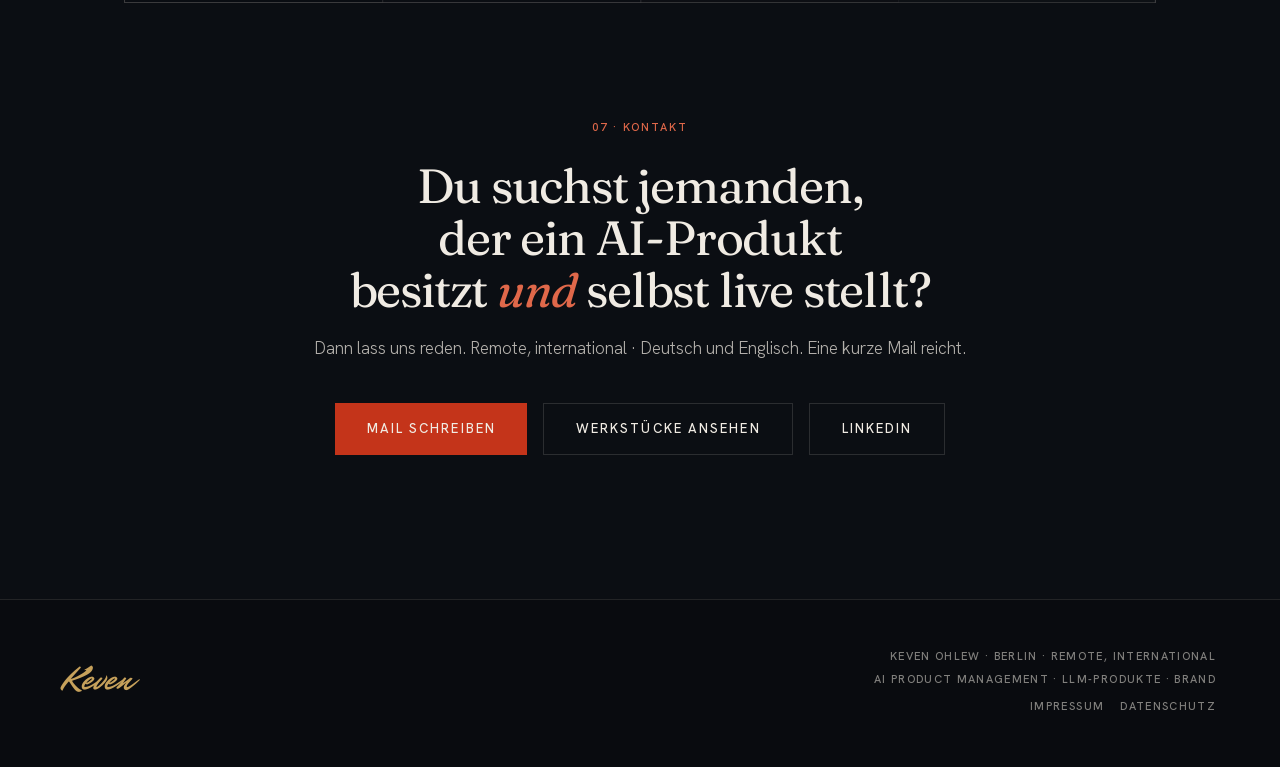
==== commit 2d4cceb6: "Die Hero-Zeile sagte noch das Gegenteil vom Titel 'AI Product Manager · Remote, international · Berl" ====
--- a/index.html
+++ b/index.html
@@ -81,7 +81,7 @@
   <section class="hero" id="hero">
     <div class="hero__grid">
       <div class="hero__lead">
-        <p class="eyebrow" data-reveal>AI Product Manager · Remote, international · Berlin</p>
+        <p class="eyebrow" data-reveal>Freiberuflich · Berlin · Werkstücke und Arbeitsweise</p>
         <h1 class="hero__h1">
           <span class="line" data-reveal>AI-Produkte,</span>
           <span class="line" data-reveal>die <em>wirklich live sind.</em></span>
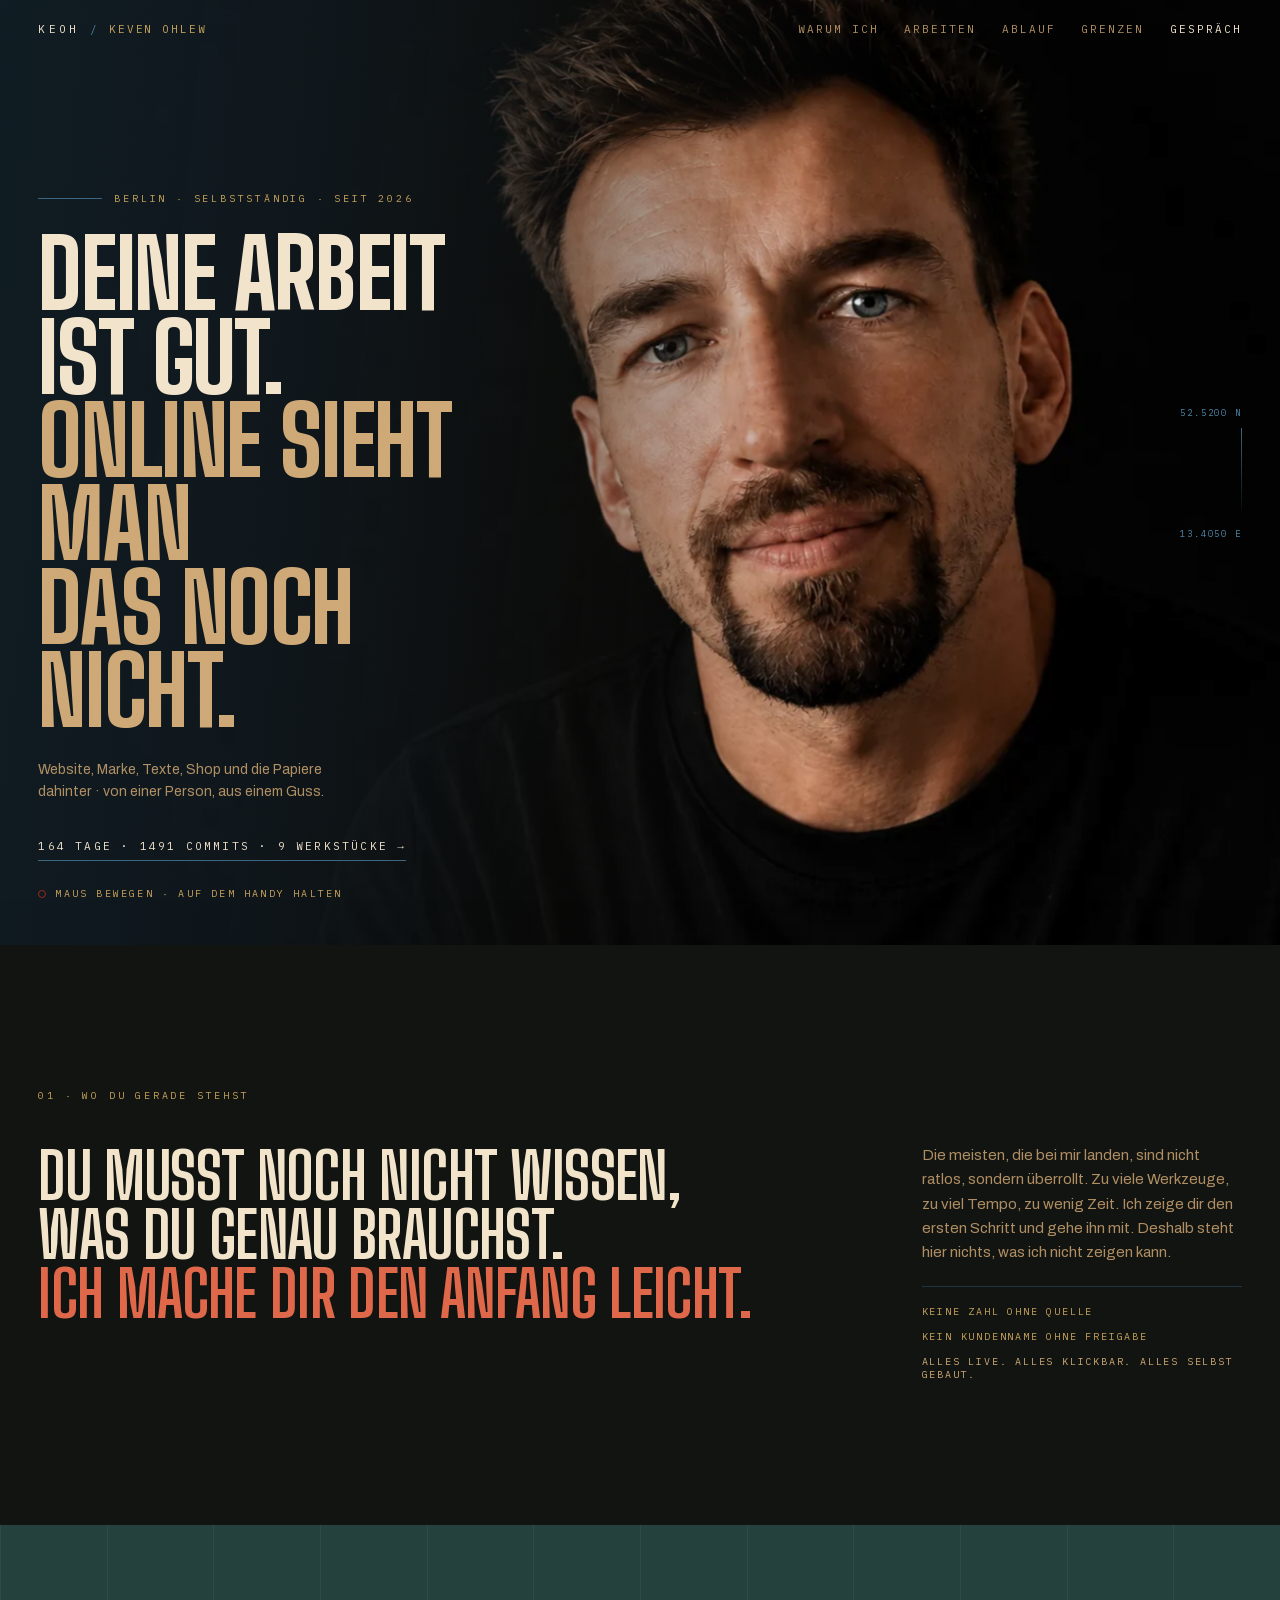
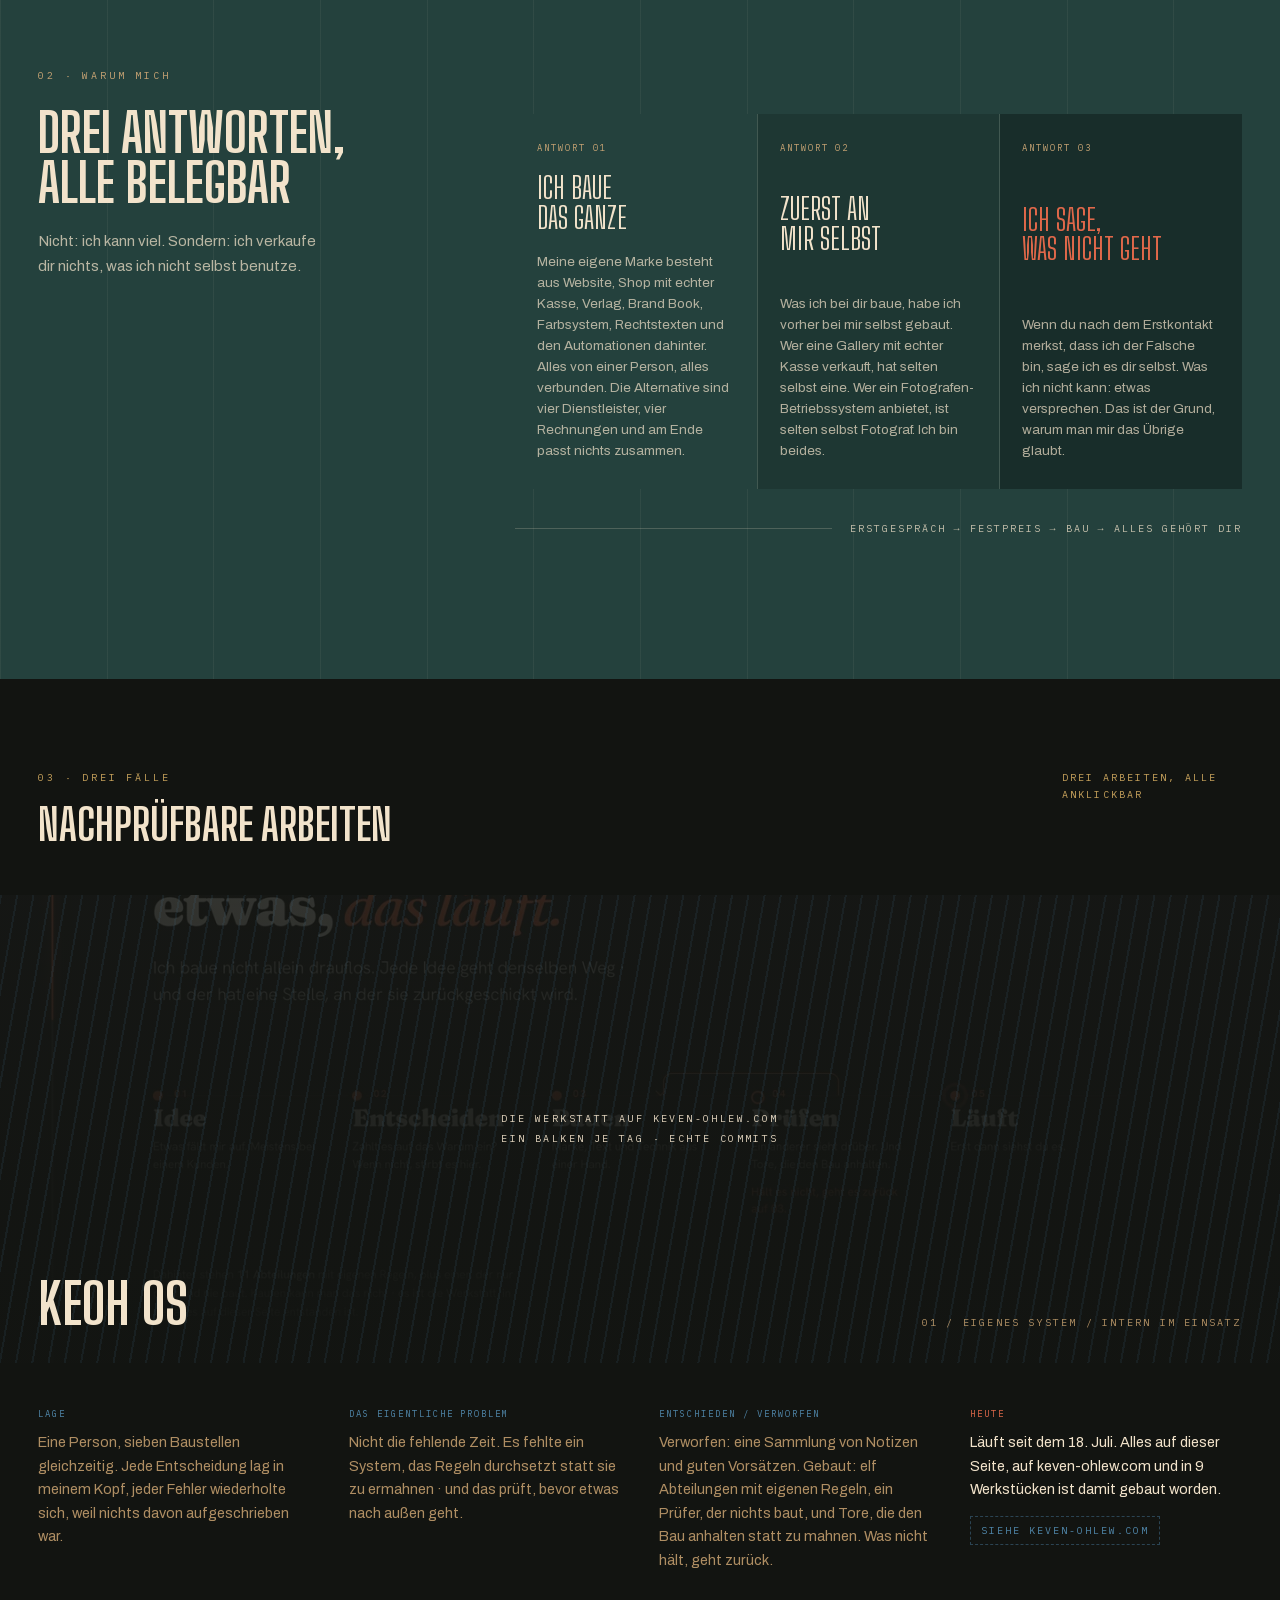
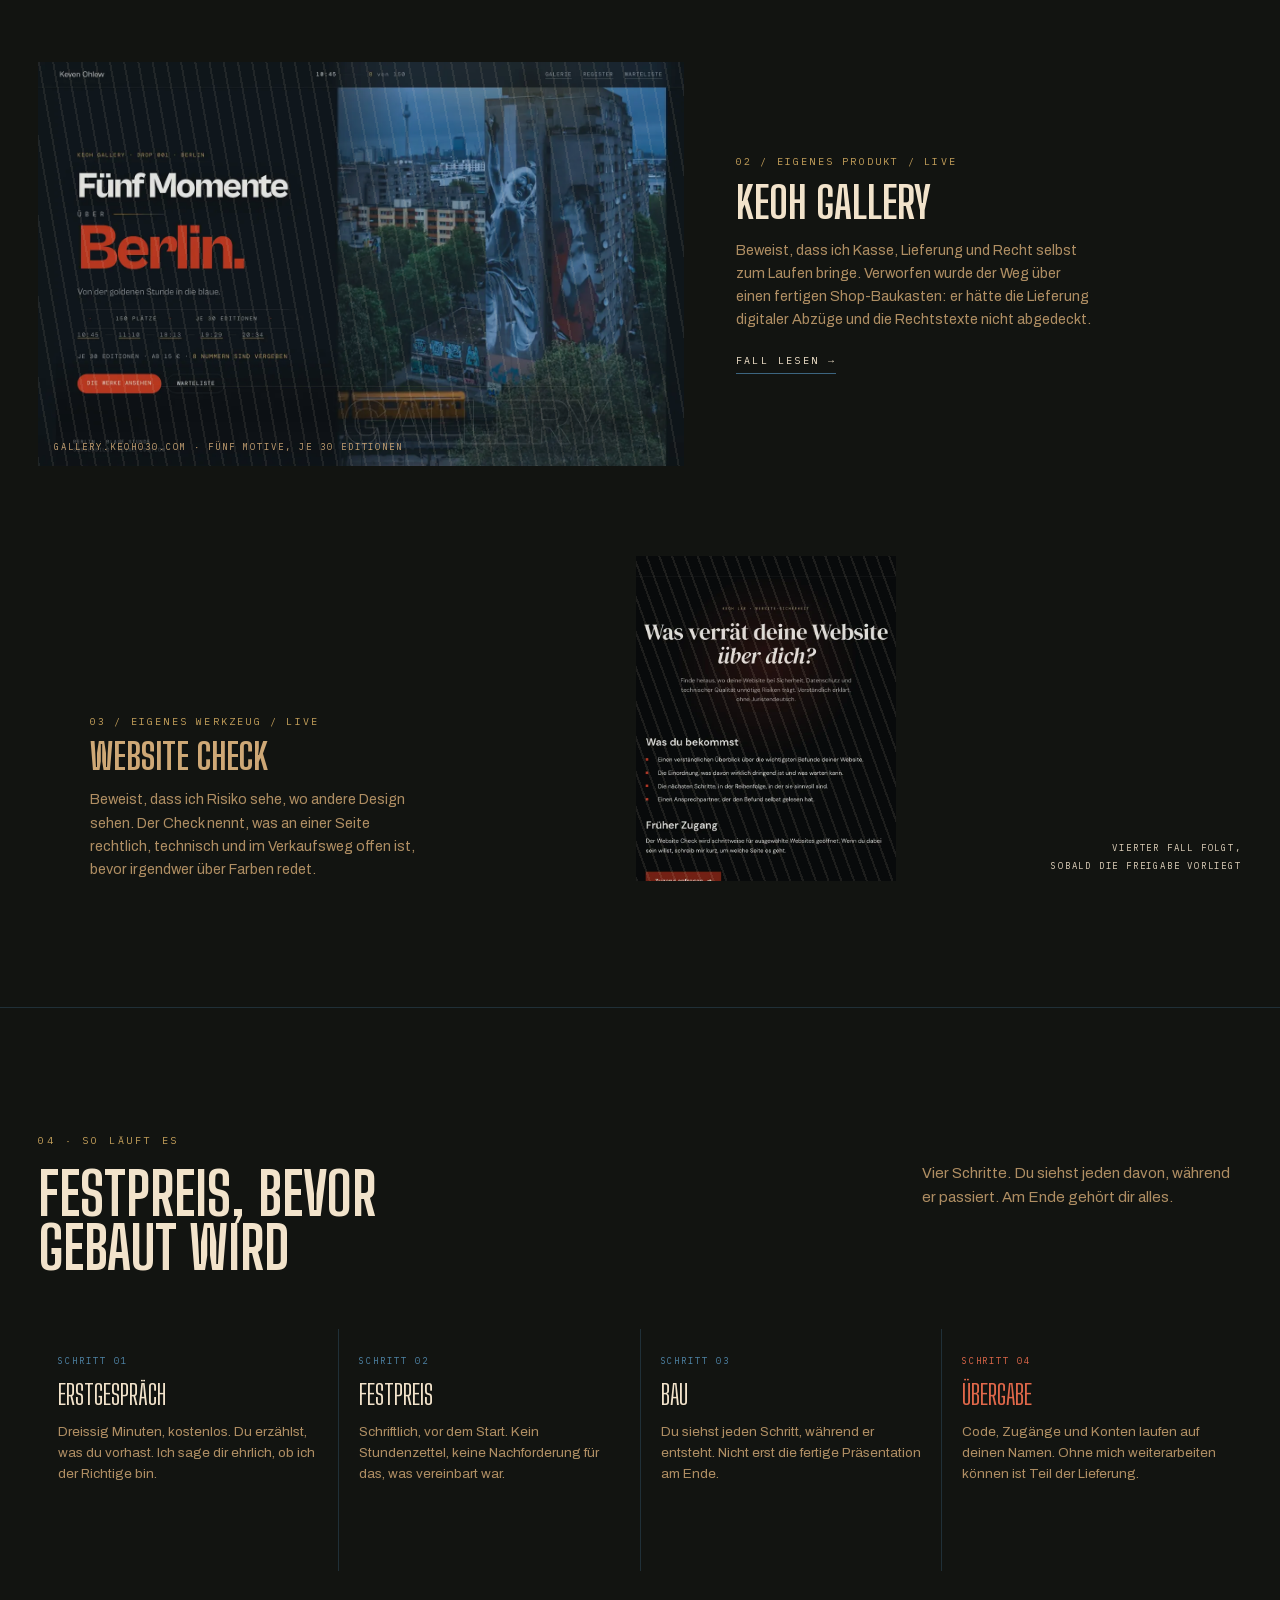
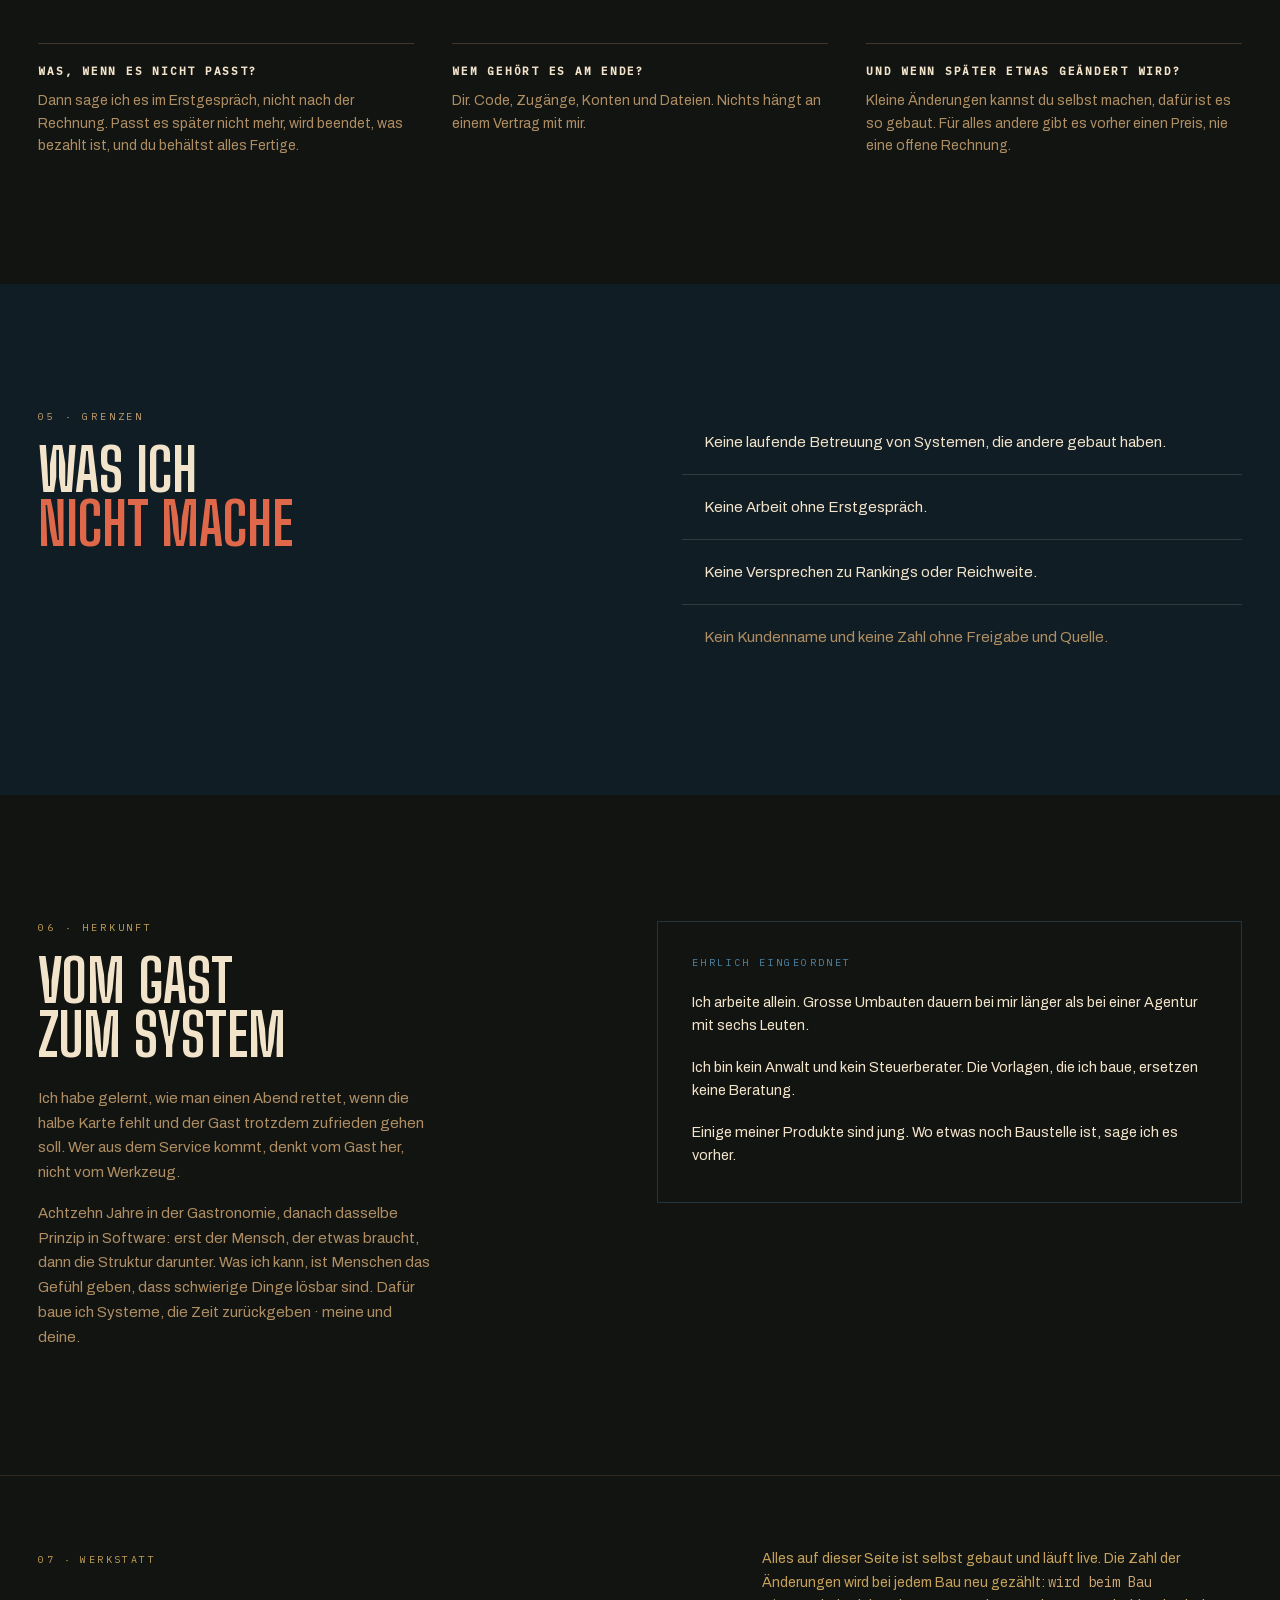
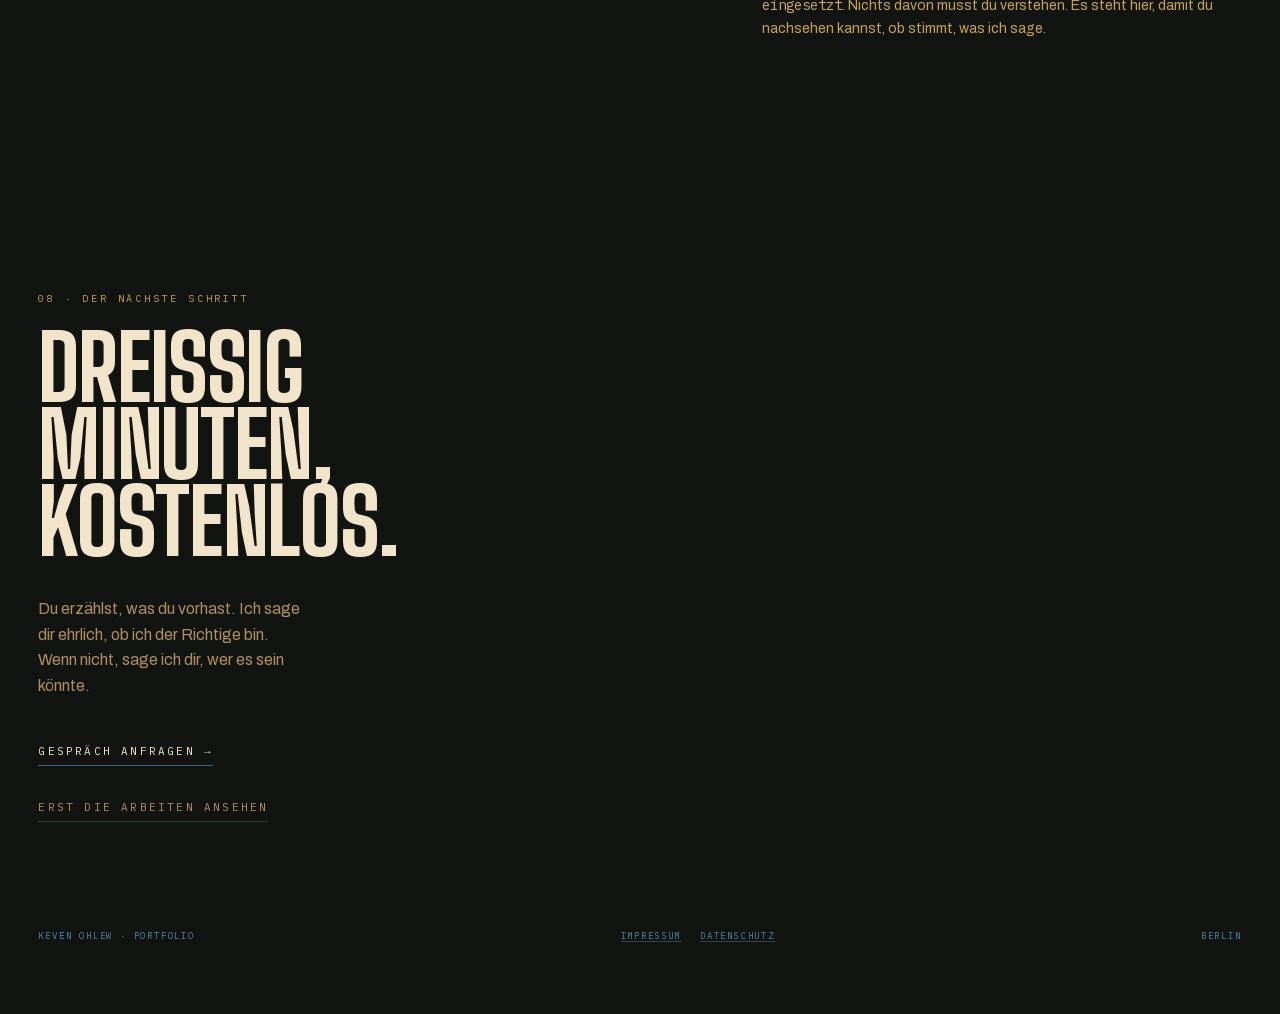
==== commit f03bc6cb: "Das Portfolio neu · eigene Arbeiten statt Kundenprojekt, ohne fremde Server Aus einem Claude-Design " ====
--- a/index.html
+++ b/index.html
@@ -1,383 +1,799 @@
 <!DOCTYPE html>
-<html lang="de">
-<head>
-<meta charset="UTF-8">
-<meta name="viewport" content="width=device-width, initial-scale=1.0">
-<title>Keven Ohlew · Werkstücke, Arbeitsweise und Belege</title>
-<link rel="icon" type="image/svg+xml" href="/favicon.svg">
-<meta name="description" content="Werkstücke von Keven Ohlew: was gebaut wurde, wie entschieden wurde und was dabei herauskam. Freiberuflich aus Berlin.">
-<meta name="author" content="Keven Ohlew">
+<html lang="de"><head>
+<meta charset="utf-8">
+<meta name="viewport" content="width=device-width, initial-scale=1">
+<title>Keven Ohlew · Portfolio</title>
+<meta name="description" content="Websites, digitale Produkte und KI-Werkzeuge aus einer Hand. Drei nachprüfbare Arbeiten, ein fester Preis vor dem Start, und was ich nicht mache.">
 <link rel="canonical" href="https://portfolio.keven-ohlew.com/">
-<meta name="theme-color" content="#0C0D10">
-
 <meta property="og:type" content="website">
+<meta property="og:locale" content="de_DE">
+<meta property="og:title" content="Keven Ohlew · Portfolio">
+<meta property="og:description" content="Websites, digitale Produkte und KI-Werkzeuge aus einer Hand. Drei nachprüfbare Arbeiten und ein fester Preis vor dem Start.">
 <meta property="og:url" content="https://portfolio.keven-ohlew.com/">
-<meta property="og:title" content="Keven Ohlew · Werkstücke, Arbeitsweise und Belege">
-<meta property="og:description" content="Was gebaut wurde, wie entschieden wurde und was dabei herauskam.">
-<meta property="og:locale" content="de_DE">
 <meta property="og:image" content="https://portfolio.keven-ohlew.com/assets/og-portfolio.png">
-<meta property="og:image:width" content="1200">
-<meta property="og:image:height" content="630">
-<meta property="og:image:alt" content="Keven Ohlew · Portfolio">
 <meta name="twitter:card" content="summary_large_image">
-<meta name="twitter:image" content="https://portfolio.keven-ohlew.com/assets/og-portfolio.png">
-
-
-<link rel="preload" as="image" href="assets/keven.webp">
-<script>try{var a=localStorage.getItem('keoh-accent');if(a==='amber'||a==='edition')document.documentElement.setAttribute('data-accent',a);}catch(e){}</script>
-<link rel="stylesheet" href="css/fonts.css">
-<link rel="stylesheet" href="css/style.css">
+<link rel="icon" href="favicon.svg" type="image/svg+xml">
+
+
+
 </head>
 <body>
 
-<!-- Scroll progress -->
-<div class="progress-bar" aria-hidden="true"></div>
-
-<div class="grain" aria-hidden="true"></div>
-
-<!-- Custom cursor (desktop only) -->
-<div class="cursor" aria-hidden="true">
-  <div class="cursor__dot"></div>
-  <div class="cursor__ring"></div>
+
+<style>/* vietnamese */
+@font-face {
+  font-family: 'Archivo';
+  font-style: normal;
+  font-weight: 400;
+  font-stretch: 100%;
+  font-display: swap;
+  src: url("fonts/archivo-semibold-regular-c5acf1.woff2") format('woff2');
+  unicode-range: U+0102-0103, U+0110-0111, U+0128-0129, U+0168-0169, U+01A0-01A1, U+01AF-01B0, U+0300-0301, U+0303-0304, U+0308-0309, U+0323, U+0329, U+1EA0-1EF9, U+20AB;
+}
+/* latin-ext */
+@font-face {
+  font-family: 'Archivo';
+  font-style: normal;
+  font-weight: 400;
+  font-stretch: 100%;
+  font-display: swap;
+  src: url("fonts/archivo-semibold-regular-2a240d.woff2") format('woff2');
+  unicode-range: U+0100-02BA, U+02BD-02C5, U+02C7-02CC, U+02CE-02D7, U+02DD-02FF, U+0304, U+0308, U+0329, U+1D00-1DBF, U+1E00-1E9F, U+1EF2-1EFF, U+2020, U+20A0-20AB, U+20AD-20C0, U+2113, U+2C60-2C7F, U+A720-A7FF;
+}
+/* latin */
+@font-face {
+  font-family: 'Archivo';
+  font-style: normal;
+  font-weight: 400;
+  font-stretch: 100%;
+  font-display: swap;
+  src: url("fonts/archivo-semibold-regular-827d5b.woff2") format('woff2');
+  unicode-range: U+0000-00FF, U+0131, U+0152-0153, U+02BB-02BC, U+02C6, U+02DA, U+02DC, U+0304, U+0308, U+0329, U+2000-206F, U+20AC, U+2122, U+2191, U+2193, U+2212, U+2215, U+FEFF, U+FFFD;
+}
+/* vietnamese */
+@font-face {
+  font-family: 'Archivo';
+  font-style: normal;
+  font-weight: 500;
+  font-stretch: 100%;
+  font-display: swap;
+  src: url("fonts/archivo-semibold-regular-c5acf1.woff2") format('woff2');
+  unicode-range: U+0102-0103, U+0110-0111, U+0128-0129, U+0168-0169, U+01A0-01A1, U+01AF-01B0, U+0300-0301, U+0303-0304, U+0308-0309, U+0323, U+0329, U+1EA0-1EF9, U+20AB;
+}
+/* latin-ext */
+@font-face {
+  font-family: 'Archivo';
+  font-style: normal;
+  font-weight: 500;
+  font-stretch: 100%;
+  font-display: swap;
+  src: url("fonts/archivo-semibold-regular-2a240d.woff2") format('woff2');
+  unicode-range: U+0100-02BA, U+02BD-02C5, U+02C7-02CC, U+02CE-02D7, U+02DD-02FF, U+0304, U+0308, U+0329, U+1D00-1DBF, U+1E00-1E9F, U+1EF2-1EFF, U+2020, U+20A0-20AB, U+20AD-20C0, U+2113, U+2C60-2C7F, U+A720-A7FF;
+}
+/* latin */
+@font-face {
+  font-family: 'Archivo';
+  font-style: normal;
+  font-weight: 500;
+  font-stretch: 100%;
+  font-display: swap;
+  src: url("fonts/archivo-semibold-regular-827d5b.woff2") format('woff2');
+  unicode-range: U+0000-00FF, U+0131, U+0152-0153, U+02BB-02BC, U+02C6, U+02DA, U+02DC, U+0304, U+0308, U+0329, U+2000-206F, U+20AC, U+2122, U+2191, U+2193, U+2212, U+2215, U+FEFF, U+FFFD;
+}
+/* vietnamese */
+@font-face {
+  font-family: 'Archivo';
+  font-style: normal;
+  font-weight: 600;
+  font-stretch: 100%;
+  font-display: swap;
+  src: url("fonts/archivo-semibold-regular-c5acf1.woff2") format('woff2');
+  unicode-range: U+0102-0103, U+0110-0111, U+0128-0129, U+0168-0169, U+01A0-01A1, U+01AF-01B0, U+0300-0301, U+0303-0304, U+0308-0309, U+0323, U+0329, U+1EA0-1EF9, U+20AB;
+}
+/* latin-ext */
+@font-face {
+  font-family: 'Archivo';
+  font-style: normal;
+  font-weight: 600;
+  font-stretch: 100%;
+  font-display: swap;
+  src: url("fonts/archivo-semibold-regular-2a240d.woff2") format('woff2');
+  unicode-range: U+0100-02BA, U+02BD-02C5, U+02C7-02CC, U+02CE-02D7, U+02DD-02FF, U+0304, U+0308, U+0329, U+1D00-1DBF, U+1E00-1E9F, U+1EF2-1EFF, U+2020, U+20A0-20AB, U+20AD-20C0, U+2113, U+2C60-2C7F, U+A720-A7FF;
+}
+/* latin */
+@font-face {
+  font-family: 'Archivo';
+  font-style: normal;
+  font-weight: 600;
+  font-stretch: 100%;
+  font-display: swap;
+  src: url("fonts/archivo-semibold-regular-827d5b.woff2") format('woff2');
+  unicode-range: U+0000-00FF, U+0131, U+0152-0153, U+02BB-02BC, U+02C6, U+02DA, U+02DC, U+0304, U+0308, U+0329, U+2000-206F, U+20AC, U+2122, U+2191, U+2193, U+2212, U+2215, U+FEFF, U+FFFD;
+}
+/* vietnamese */
+@font-face {
+  font-family: 'Big Shoulders Display';
+  font-style: normal;
+  font-weight: 400;
+  font-display: swap;
+  src: url("fonts/big-shoulders-display-thin-regular-731925.woff2") format('woff2');
+  unicode-range: U+0102-0103, U+0110-0111, U+0128-0129, U+0168-0169, U+01A0-01A1, U+01AF-01B0, U+0300-0301, U+0303-0304, U+0308-0309, U+0323, U+0329, U+1EA0-1EF9, U+20AB;
+}
+/* latin-ext */
+@font-face {
+  font-family: 'Big Shoulders Display';
+  font-style: normal;
+  font-weight: 400;
+  font-display: swap;
+  src: url("fonts/big-shoulders-display-thin-regular-41808d.woff2") format('woff2');
+  unicode-range: U+0100-02BA, U+02BD-02C5, U+02C7-02CC, U+02CE-02D7, U+02DD-02FF, U+0304, U+0308, U+0329, U+1D00-1DBF, U+1E00-1E9F, U+1EF2-1EFF, U+2020, U+20A0-20AB, U+20AD-20C0, U+2113, U+2C60-2C7F, U+A720-A7FF;
+}
+/* latin */
+@font-face {
+  font-family: 'Big Shoulders Display';
+  font-style: normal;
+  font-weight: 400;
+  font-display: swap;
+  src: url("fonts/big-shoulders-display-thin-regular-6d2378.woff2") format('woff2');
+  unicode-range: U+0000-00FF, U+0131, U+0152-0153, U+02BB-02BC, U+02C6, U+02DA, U+02DC, U+0304, U+0308, U+0329, U+2000-206F, U+20AC, U+2122, U+2191, U+2193, U+2212, U+2215, U+FEFF, U+FFFD;
+}
+/* vietnamese */
+@font-face {
+  font-family: 'Big Shoulders Display';
+  font-style: normal;
+  font-weight: 600;
+  font-display: swap;
+  src: url("fonts/big-shoulders-display-thin-regular-731925.woff2") format('woff2');
+  unicode-range: U+0102-0103, U+0110-0111, U+0128-0129, U+0168-0169, U+01A0-01A1, U+01AF-01B0, U+0300-0301, U+0303-0304, U+0308-0309, U+0323, U+0329, U+1EA0-1EF9, U+20AB;
+}
+/* latin-ext */
+@font-face {
+  font-family: 'Big Shoulders Display';
+  font-style: normal;
+  font-weight: 600;
+  font-display: swap;
+  src: url("fonts/big-shoulders-display-thin-regular-41808d.woff2") format('woff2');
+  unicode-range: U+0100-02BA, U+02BD-02C5, U+02C7-02CC, U+02CE-02D7, U+02DD-02FF, U+0304, U+0308, U+0329, U+1D00-1DBF, U+1E00-1E9F, U+1EF2-1EFF, U+2020, U+20A0-20AB, U+20AD-20C0, U+2113, U+2C60-2C7F, U+A720-A7FF;
+}
+/* latin */
+@font-face {
+  font-family: 'Big Shoulders Display';
+  font-style: normal;
+  font-weight: 600;
+  font-display: swap;
+  src: url("fonts/big-shoulders-display-thin-regular-6d2378.woff2") format('woff2');
+  unicode-range: U+0000-00FF, U+0131, U+0152-0153, U+02BB-02BC, U+02C6, U+02DA, U+02DC, U+0304, U+0308, U+0329, U+2000-206F, U+20AC, U+2122, U+2191, U+2193, U+2212, U+2215, U+FEFF, U+FFFD;
+}
+/* vietnamese */
+@font-face {
+  font-family: 'Big Shoulders Display';
+  font-style: normal;
+  font-weight: 700;
+  font-display: swap;
+  src: url("fonts/big-shoulders-display-thin-regular-731925.woff2") format('woff2');
+  unicode-range: U+0102-0103, U+0110-0111, U+0128-0129, U+0168-0169, U+01A0-01A1, U+01AF-01B0, U+0300-0301, U+0303-0304, U+0308-0309, U+0323, U+0329, U+1EA0-1EF9, U+20AB;
+}
+/* latin-ext */
+@font-face {
+  font-family: 'Big Shoulders Display';
+  font-style: normal;
+  font-weight: 700;
+  font-display: swap;
+  src: url("fonts/big-shoulders-display-thin-regular-41808d.woff2") format('woff2');
+  unicode-range: U+0100-02BA, U+02BD-02C5, U+02C7-02CC, U+02CE-02D7, U+02DD-02FF, U+0304, U+0308, U+0329, U+1D00-1DBF, U+1E00-1E9F, U+1EF2-1EFF, U+2020, U+20A0-20AB, U+20AD-20C0, U+2113, U+2C60-2C7F, U+A720-A7FF;
+}
+/* latin */
+@font-face {
+  font-family: 'Big Shoulders Display';
+  font-style: normal;
+  font-weight: 700;
+  font-display: swap;
+  src: url("fonts/big-shoulders-display-thin-regular-6d2378.woff2") format('woff2');
+  unicode-range: U+0000-00FF, U+0131, U+0152-0153, U+02BB-02BC, U+02C6, U+02DA, U+02DC, U+0304, U+0308, U+0329, U+2000-206F, U+20AC, U+2122, U+2191, U+2193, U+2212, U+2215, U+FEFF, U+FFFD;
+}
+/* vietnamese */
+@font-face {
+  font-family: 'Big Shoulders Display';
+  font-style: normal;
+  font-weight: 800;
+  font-display: swap;
+  src: url("fonts/big-shoulders-display-thin-regular-731925.woff2") format('woff2');
+  unicode-range: U+0102-0103, U+0110-0111, U+0128-0129, U+0168-0169, U+01A0-01A1, U+01AF-01B0, U+0300-0301, U+0303-0304, U+0308-0309, U+0323, U+0329, U+1EA0-1EF9, U+20AB;
+}
+/* latin-ext */
+@font-face {
+  font-family: 'Big Shoulders Display';
+  font-style: normal;
+  font-weight: 800;
+  font-display: swap;
+  src: url("fonts/big-shoulders-display-thin-regular-41808d.woff2") format('woff2');
+  unicode-range: U+0100-02BA, U+02BD-02C5, U+02C7-02CC, U+02CE-02D7, U+02DD-02FF, U+0304, U+0308, U+0329, U+1D00-1DBF, U+1E00-1E9F, U+1EF2-1EFF, U+2020, U+20A0-20AB, U+20AD-20C0, U+2113, U+2C60-2C7F, U+A720-A7FF;
+}
+/* latin */
+@font-face {
+  font-family: 'Big Shoulders Display';
+  font-style: normal;
+  font-weight: 800;
+  font-display: swap;
+  src: url("fonts/big-shoulders-display-thin-regular-6d2378.woff2") format('woff2');
+  unicode-range: U+0000-00FF, U+0131, U+0152-0153, U+02BB-02BC, U+02C6, U+02DA, U+02DC, U+0304, U+0308, U+0329, U+2000-206F, U+20AC, U+2122, U+2191, U+2193, U+2212, U+2215, U+FEFF, U+FFFD;
+}
+/* cyrillic-ext */
+@font-face {
+  font-family: 'IBM Plex Mono';
+  font-style: normal;
+  font-weight: 400;
+  font-display: swap;
+  src: url("fonts/ibm-plex-mono-regular-54acf4.woff2") format('woff2');
+  unicode-range: U+0460-052F, U+1C80-1C8A, U+20B4, U+2DE0-2DFF, U+A640-A69F, U+FE2E-FE2F;
+}
+/* cyrillic */
+@font-face {
+  font-family: 'IBM Plex Mono';
+  font-style: normal;
+  font-weight: 400;
+  font-display: swap;
+  src: url("fonts/ibm-plex-mono-regular-81dbcd.woff2") format('woff2');
+  unicode-range: U+0301, U+0400-045F, U+0490-0491, U+04B0-04B1, U+2116;
+}
+/* vietnamese */
+@font-face {
+  font-family: 'IBM Plex Mono';
+  font-style: normal;
+  font-weight: 400;
+  font-display: swap;
+  src: url("fonts/ibm-plex-mono-regular-1c1982.woff2") format('woff2');
+  unicode-range: U+0102-0103, U+0110-0111, U+0128-0129, U+0168-0169, U+01A0-01A1, U+01AF-01B0, U+0300-0301, U+0303-0304, U+0308-0309, U+0323, U+0329, U+1EA0-1EF9, U+20AB;
+}
+/* latin-ext */
+@font-face {
+  font-family: 'IBM Plex Mono';
+  font-style: normal;
+  font-weight: 400;
+  font-display: swap;
+  src: url("fonts/ibm-plex-mono-regular-a796c8.woff2") format('woff2');
+  unicode-range: U+0100-02BA, U+02BD-02C5, U+02C7-02CC, U+02CE-02D7, U+02DD-02FF, U+0304, U+0308, U+0329, U+1D00-1DBF, U+1E00-1E9F, U+1EF2-1EFF, U+2020, U+20A0-20AB, U+20AD-20C0, U+2113, U+2C60-2C7F, U+A720-A7FF;
+}
+/* latin */
+@font-face {
+  font-family: 'IBM Plex Mono';
+  font-style: normal;
+  font-weight: 400;
+  font-display: swap;
+  src: url("fonts/ibm-plex-mono-regular-ce9701.woff2") format('woff2');
+  unicode-range: U+0000-00FF, U+0131, U+0152-0153, U+02BB-02BC, U+02C6, U+02DA, U+02DC, U+0304, U+0308, U+0329, U+2000-206F, U+20AC, U+2122, U+2191, U+2193, U+2212, U+2215, U+FEFF, U+FFFD;
+}
+/* cyrillic-ext */
+@font-face {
+  font-family: 'IBM Plex Mono';
+  font-style: normal;
+  font-weight: 500;
+  font-display: swap;
+  src: url("fonts/ibm-plex-mono-medium-regular-358695.woff2") format('woff2');
+  unicode-range: U+0460-052F, U+1C80-1C8A, U+20B4, U+2DE0-2DFF, U+A640-A69F, U+FE2E-FE2F;
+}
+/* cyrillic */
+@font-face {
+  font-family: 'IBM Plex Mono';
+  font-style: normal;
+  font-weight: 500;
+  font-display: swap;
+  src: url("fonts/ibm-plex-mono-medium-regular-a6a59b.woff2") format('woff2');
+  unicode-range: U+0301, U+0400-045F, U+0490-0491, U+04B0-04B1, U+2116;
+}
+/* vietnamese */
+@font-face {
+  font-family: 'IBM Plex Mono';
+  font-style: normal;
+  font-weight: 500;
+  font-display: swap;
+  src: url("fonts/ibm-plex-mono-medium-regular-e6f4cc.woff2") format('woff2');
+  unicode-range: U+0102-0103, U+0110-0111, U+0128-0129, U+0168-0169, U+01A0-01A1, U+01AF-01B0, U+0300-0301, U+0303-0304, U+0308-0309, U+0323, U+0329, U+1EA0-1EF9, U+20AB;
+}
+/* latin-ext */
+@font-face {
+  font-family: 'IBM Plex Mono';
+  font-style: normal;
+  font-weight: 500;
+  font-display: swap;
+  src: url("fonts/ibm-plex-mono-medium-regular-f022ef.woff2") format('woff2');
+  unicode-range: U+0100-02BA, U+02BD-02C5, U+02C7-02CC, U+02CE-02D7, U+02DD-02FF, U+0304, U+0308, U+0329, U+1D00-1DBF, U+1E00-1E9F, U+1EF2-1EFF, U+2020, U+20A0-20AB, U+20AD-20C0, U+2113, U+2C60-2C7F, U+A720-A7FF;
+}
+/* latin */
+@font-face {
+  font-family: 'IBM Plex Mono';
+  font-style: normal;
+  font-weight: 500;
+  font-display: swap;
+  src: url("fonts/ibm-plex-mono-medium-regular-fa6ecc.woff2") format('woff2');
+  unicode-range: U+0000-00FF, U+0131, U+0152-0153, U+02BB-02BC, U+02C6, U+02DA, U+02DC, U+0304, U+0308, U+0329, U+2000-206F, U+20AC, U+2122, U+2191, U+2193, U+2212, U+2215, U+FEFF, U+FFFD;
+}
+</style>
+<style>
+  html, body { margin: 0; padding: 0; background: #121411; }
+  body { -webkit-font-smoothing: antialiased; }
+  ::selection { background: #98291B; color: #F2E3CB; }
+  a { color: #F2E3CB; text-decoration: none; }
+  a:hover { color: #E0684A; }
+  a:focus-visible, button:focus-visible { outline: 1px solid #3C6580; outline-offset: 4px; }
+  @keyframes keohPulse { 0%,100% { opacity: .25 } 50% { opacity: 1 } }
+</style>
+
+<div style="background: #121411; color: #F2E3CB; font-family: Archivo, Helvetica, sans-serif; overflow-x: hidden; position: relative">
+
+  <header style="position: fixed; top: 0; left: 0; right: 0; z-index: 40; display: flex; align-items: center; justify-content: space-between; gap: 20px; padding: 22px clamp(18px, 3vw, 44px); font-family: 'IBM Plex Mono', monospace; font-size: 11px; letter-spacing: .18em; text-transform: uppercase; color: #AF8E63">
+    <a href="#top" style="display: flex; gap: 10px; align-items: baseline; color: #F2E3CB">
+      <span style="letter-spacing: .3em">KEOH</span>
+      <span style="color: #4F85A8">/</span>
+      <span style="color: #C6A15B">KEVEN OHLEW</span>
+    </a>
+    <nav style="display: flex; flex-wrap: wrap; justify-content: flex-end; gap: 8px clamp(14px, 2vw, 30px); align-items: center">
+      <a href="#warum" style="color: #AF8E63">WARUM ICH</a>
+      <a href="#arbeiten" style="color: #AF8E63">ARBEITEN</a>
+      <a href="#ablauf" style="color: #AF8E63">ABLAUF</a>
+      <a href="#grenzen" style="color: #AF8E63">GRENZEN</a>
+      <a href="#kontakt" style="color: #F2E3CB">GESPRÄCH</a>
+    </nav>
+  </header>
+
+  <section id="top" data-screen-label="Hero" style="position: relative; min-height: 100vh; display: block; overflow: hidden">
+    <div data-ref="portraitWrap" sc-camel-on-pointer-data-move="onMove" sc-camel-on-pointer-data-enter="onEnter" sc-camel-on-pointer-data-leave="onLeave" sc-camel-on-pointer-data-down="onDown" sc-camel-on-pointer-data-up="onLeave" sc-camel-on-pointer-data-cancel="onLeave" style="position: absolute; inset: 0; touch-action: pan-y">
+      <div data-ref="depth" style="position: absolute; inset: -8px; will-change: transform">
+        <img src="assets/portraet/mensch.webp" alt="Portrait von Keven Ohlew" style="position: absolute; inset: 0; width: 100%; height: 100%; object-fit: cover; object-position: 64% 42%; display: block">
+        <img data-ref="machine" src="assets/portraet/maschine.webp" alt="" aria-hidden="true" style="position: absolute; inset: 0; width: 100%; height: 100%; object-fit: cover; object-position: 64% 42%; display: block; opacity: 0">
+      </div>
+      <div data-ref="ring" aria-hidden="true" style="position: absolute; top: 0; left: 0; width: 10px; height: 10px; border-radius: 50%; pointer-events: none; opacity: 0; will-change: transform"></div>
+      <div data-ref="eyeTag" aria-hidden="true" style="position: absolute; top: 0; left: 0; pointer-events: none; opacity: 0; font-family: 'IBM Plex Mono', monospace; font-size: 10px; letter-spacing: .24em; color: #E0684A; border: 1px solid #98291B; padding: 3px 7px; background: rgba(18,20,17,.55); will-change: transform">VISION</div>
+      <div aria-hidden="true" style="position: absolute; inset: 0; background: linear-gradient(96deg, rgba(16,29,36,.96) 0%, rgba(17,26,32,.8) 24%, rgba(18,20,17,.42) 46%, rgba(18,20,17,0) 66%); pointer-events: none"></div>
+    </div>
+
+    <div data-ref="heroText" style="position: relative; z-index: 3; min-height: 100vh; display: grid; grid-template-columns: minmax(0, 1fr); align-content: end; padding: 0 clamp(18px, 3vw, 44px) clamp(28px, 5vh, 56px); pointer-events: none">
+      <div style="max-width: 46ch">
+        <div style="display: flex; align-items: center; gap: 12px; font-family: 'IBM Plex Mono', monospace; font-size: 10px; letter-spacing: .28em; color: #C6A15B; margin-top: clamp(56px, 8vh, 96px); margin-bottom: clamp(16px, 3vh, 30px)">
+          <span style="width: clamp(24px, 5vw, 64px); height: 1px; background: #3C6580"></span>
+          <span>BERLIN · SELBSTSTÄNDIG · SEIT 2026</span>
+        </div>
+        <h1 style="font-family: 'Big Shoulders Display', Helvetica, sans-serif; font-weight: 800; font-size: clamp(46px, 7.4vw, 128px); line-height: .88; letter-spacing: -.015em; margin: 0; text-transform: uppercase; color: #F2E3CB; text-wrap: balance">
+          Deine Arbeit ist gut.<br><span style="color: #CEA876">Online sieht man<br>das noch nicht.</span>
+        </h1>
+        <p style="margin: clamp(18px, 3vh, 30px) 0 0; max-width: 40ch; font-size: clamp(14px, 1.1vw, 17px); line-height: 1.55; color: #AF8E63">
+          Website, Marke, Texte, Shop und die Papiere dahinter · von einer Person, aus einem Guss.
+        </p>
+        <div style="display: flex; flex-wrap: wrap; gap: 26px; align-items: center; margin-top: clamp(22px, 4vh, 40px); pointer-events: auto">
+          <a href="#fall-keoh-os" style="display: inline-flex; align-items: center; gap: 12px; font-family: 'IBM Plex Mono', monospace; font-size: 11px; letter-spacing: .2em; color: #F2E3CB; padding-bottom: 7px; border-bottom: 1px solid #3C6580" style-hover="color: #E0684A; border-bottom-color: #E0684A">164 TAGE · 1491 COMMITS · 9 WERKSTÜCKE →</a>
+          <span style="display: inline-flex; align-items: center; gap: 9px; font-family: 'IBM Plex Mono', monospace; font-size: 10px; letter-spacing: .22em; color: #C6A15B">
+            <span style="width: 6px; height: 6px; border: 1px solid #98291B; border-radius: 50%; animation: keohPulse 3s ease-in-out infinite"></span>
+            MAUS BEWEGEN · AUF DEM HANDY HALTEN
+          </span>
+        </div>
+      </div>
+    </div>
+
+    <div aria-hidden="true" style="position: absolute; right: clamp(18px, 3vw, 44px); top: 50%; transform: translateY(-50%); z-index: 4; display: grid; gap: 10px; justify-items: end; font-family: 'IBM Plex Mono', monospace; font-size: 9px; letter-spacing: .2em; color: #4F85A8; pointer-events: none">
+      <span>52.5200 N</span>
+      <span style="width: 1px; height: clamp(40px, 10vh, 90px); background: linear-gradient(#3C6580, rgba(60,101,128,0))"></span>
+      <span>13.4050 E</span>
+    </div>
+  </section>
+
+  <section id="auftrag" data-screen-label="Auftrag" style="position: relative; padding: clamp(80px, 16vh, 190px) clamp(18px, 3vw, 44px)">
+    <div style="display: flex; flex-wrap: wrap; gap: clamp(28px, 5vw, 90px); align-items: flex-start">
+      <div data-reveal="1" style="flex: 1 1 480px; min-width: 0">
+        <div style="font-family: 'IBM Plex Mono', monospace; font-size: 10px; letter-spacing: .28em; color: #C6A15B; margin-bottom: clamp(26px, 5vh, 54px)">01 · WO DU GERADE STEHST</div>
+        <h2 style="font-family: 'Big Shoulders Display', Helvetica, sans-serif; font-weight: 700; text-transform: uppercase; font-size: clamp(34px, 5vw, 84px); line-height: .92; letter-spacing: -.01em; margin: 0; color: #F2E3CB; text-wrap: balance">
+          Du musst noch nicht wissen,<br>was du genau brauchst.<br><span style="color: #E0684A">Ich mache dir den Anfang leicht.</span>
+        </h2>
+      </div>
+      <div data-reveal="1" style="flex: 0 1 320px; display: grid; gap: 22px; padding-top: clamp(0px, 6vh, 60px)">
+        <p style="margin: 0; font-size: 15px; line-height: 1.62; color: #AF8E63">
+          Die meisten, die bei mir landen, sind nicht ratlos, sondern überrollt. Zu viele Werkzeuge, zu viel Tempo, zu wenig Zeit. Ich zeige dir den ersten Schritt und gehe ihn mit. Deshalb steht hier nichts, was ich nicht zeigen kann.
+        </p>
+        <div style="display: grid; gap: 12px; font-family: 'IBM Plex Mono', monospace; font-size: 10px; letter-spacing: .18em; color: #C6A15B; border-top: 1px solid rgba(60,101,128,.4); padding-top: 18px">
+          <span>KEINE ZAHL OHNE QUELLE</span>
+          <span>KEIN KUNDENNAME OHNE FREIGABE</span>
+          <span style="color: #CEA876">ALLES LIVE. ALLES KLICKBAR. ALLES SELBST GEBAUT.</span>
+        </div>
+      </div>
+    </div>
+  </section>
+
+  <section id="warum" data-screen-label="Warum ich" style="position: relative; background: #24413D; padding: clamp(80px, 16vh, 180px) clamp(18px, 3vw, 44px); overflow: hidden">
+    <div aria-hidden="true" style="position: absolute; inset: 0; pointer-events: none; background-image: repeating-linear-gradient(90deg, rgba(242,227,203,.06) 0 1px, transparent 1px 8.3333%)"></div>
+    <div style="position: relative; display: flex; flex-wrap: wrap; gap: clamp(30px, 6vw, 100px); align-items: flex-start">
+      <div data-reveal="1" style="flex: 1 1 300px; max-width: 400px">
+        <div style="font-family: 'IBM Plex Mono', monospace; font-size: 10px; letter-spacing: .28em; color: rgba(206,168,118,.95); margin-bottom: 26px">02 · WARUM MICH</div>
+        <h2 style="font-family: 'Big Shoulders Display', Helvetica, sans-serif; font-weight: 700; text-transform: uppercase; font-size: clamp(34px, 4.2vw, 72px); line-height: .92; margin: 0 0 22px; color: #F2E3CB">Drei Antworten,<br>alle belegbar</h2>
+        <p style="margin: 0; font-size: 15px; line-height: 1.62; color: rgba(242,227,203,.72); max-width: 32ch">
+          Nicht: ich kann viel. Sondern: ich verkaufe dir nichts, was ich nicht selbst benutze.
+        </p>
+      </div>
+      <div data-reveal="1" style="flex: 1 1 520px; min-width: 0; display: grid; gap: 1px; align-content: start; padding-top: clamp(20px, 5vh, 60px)">
+        <div style="display: grid; grid-template-columns: repeat(auto-fit, minmax(min(100%, 230px), 1fr)); gap: 1px; background: rgba(242,227,203,.14)">
+          <div style="background: #24413D; padding: 28px 22px; min-height: 260px; display: flex; flex-direction: column; justify-content: space-between; gap: 20px">
+            <span style="font-family: 'IBM Plex Mono', monospace; font-size: 9px; letter-spacing: .22em; color: rgba(206,168,118,.95)">ANTWORT 01</span>
+            <span style="font-family: 'Big Shoulders Display', Helvetica, sans-serif; font-size: 30px; text-transform: uppercase; color: #F2E3CB; line-height: .98">Ich baue<br>das Ganze</span>
+            <p style="margin: 0; font-size: 13.5px; line-height: 1.55; color: rgba(242,227,203,.7)">Meine eigene Marke besteht aus Website, Shop mit echter Kasse, Verlag, Brand Book, Farbsystem, Rechtstexten und den Automationen dahinter. Alles von einer Person, alles verbunden. Die Alternative sind vier Dienstleister, vier Rechnungen und am Ende passt nichts zusammen.</p>
+          </div>
+          <div style="background: #1E3733; padding: 28px 22px; min-height: 260px; display: flex; flex-direction: column; justify-content: space-between; gap: 20px">
+            <span style="font-family: 'IBM Plex Mono', monospace; font-size: 9px; letter-spacing: .22em; color: rgba(206,168,118,.95)">ANTWORT 02</span>
+            <span style="font-family: 'Big Shoulders Display', Helvetica, sans-serif; font-size: 30px; text-transform: uppercase; color: #F2E3CB; line-height: .98">Zuerst an<br>mir selbst</span>
+            <p style="margin: 0; font-size: 13.5px; line-height: 1.55; color: rgba(242,227,203,.7)">Was ich bei dir baue, habe ich vorher bei mir selbst gebaut. Wer eine Gallery mit echter Kasse verkauft, hat selten selbst eine. Wer ein Fotografen-Betriebssystem anbietet, ist selten selbst Fotograf. Ich bin beides.</p>
+          </div>
+          <div style="background: #182D2A; padding: 28px 22px; min-height: 260px; display: flex; flex-direction: column; justify-content: space-between; gap: 20px">
+            <span style="font-family: 'IBM Plex Mono', monospace; font-size: 9px; letter-spacing: .22em; color: rgba(206,168,118,.95)">ANTWORT 03</span>
+            <span style="font-family: 'Big Shoulders Display', Helvetica, sans-serif; font-size: 30px; text-transform: uppercase; color: #E0684A; line-height: .98">Ich sage,<br>was nicht geht</span>
+            <p style="margin: 0; font-size: 13.5px; line-height: 1.55; color: rgba(242,227,203,.7)">Wenn du nach dem Erstkontakt merkst, dass ich der Falsche bin, sage ich es dir selbst. Was ich nicht kann: etwas versprechen. Das ist der Grund, warum man mir das Übrige glaubt.</p>
+          </div>
+        </div>
+        <div style="display: flex; align-items: center; gap: 18px; margin-top: 32px; font-family: 'IBM Plex Mono', monospace; font-size: 10px; letter-spacing: .2em; color: rgba(242,227,203,.78)">
+          <span style="flex: 1; height: 1px; background: rgba(242,227,203,.2)"></span>
+          <span>ERSTGESPRÄCH → FESTPREIS → BAU → ALLES GEHÖRT DIR</span>
+        </div>
+      </div>
+    </div>
+  </section>
+
+  <section id="arbeiten" data-screen-label="Arbeiten" style="position: relative; padding: clamp(60px, 10vh, 120px) 0 clamp(80px, 14vh, 170px)">
+    <div style="padding: 0 clamp(18px, 3vw, 44px); display: flex; flex-wrap: wrap; gap: 16px; align-items: baseline; justify-content: space-between; margin-bottom: clamp(28px, 5vh, 58px)">
+      <div>
+        <div style="font-family: 'IBM Plex Mono', monospace; font-size: 10px; letter-spacing: .28em; color: #C6A15B; margin-bottom: 14px">03 · DREI FÄLLE</div>
+        <h2 style="font-family: 'Big Shoulders Display', Helvetica, sans-serif; font-weight: 700; text-transform: uppercase; font-size: clamp(30px, 3.4vw, 60px); margin: 0; color: #F2E3CB">Nachprüfbare Arbeiten</h2>
+      </div>
+      <span style="font-family: 'IBM Plex Mono', monospace; font-size: 10px; letter-spacing: .22em; color: #C6A15B; max-width: 30ch; line-height: 1.7">DREI ARBEITEN, ALLE ANKLICKBAR</span>
+    </div>
+
+    <a id="fall-keoh-os" href="#kontakt" data-reveal="1" sc-camel-on-pointer-data-enter="projEnter" sc-camel-on-pointer-data-leave="projLeave" style="display: block; position: relative; overflow: hidden; margin-bottom: clamp(26px, 5vh, 54px)">
+      <div data-art="1" style="height: clamp(220px, 52vh, 520px); background: #1A1C18; position: relative; overflow: hidden; transition: transform .7s cubic-bezier(.2,.7,.2,1)"><img src="assets/screenshots/keoh-os.webp" alt="Bildschirmabzug der Werkstatt-Ansicht auf keven-ohlew.com" loading="lazy" decoding="async" style="position:absolute;inset:0;width:100%;height:100%;object-fit:cover;object-position:center;opacity:.30"><span aria-hidden="true" style="position:absolute;inset:0;background:linear-gradient(180deg,rgba(18,20,17,.55) 0%,rgba(18,20,17,.80) 55%,rgba(18,20,17,.94) 100%)"></span>
+        <div style="position: absolute; inset: 0; background-image: repeating-linear-gradient(100deg, rgba(60,101,128,.14) 0 2px, transparent 2px 16px)"></div>
+        <div style="position: absolute; left: 50%; top: 50%; transform: translate(-50%,-50%); text-align: center; font-family: 'IBM Plex Mono', monospace; font-size: 10px; letter-spacing: .24em; color: rgba(242,227,203,.92); line-height: 2">DIE WERKSTATT AUF KEVEN-OHLEW.COM<br><span style="color: rgba(242,227,203,.92)">EIN BALKEN JE TAG · ECHTE COMMITS</span></div>
+      </div>
+      <div style="position: absolute; left: clamp(18px, 3vw, 44px); bottom: clamp(18px, 3vw, 34px); right: clamp(18px, 3vw, 44px); display: flex; flex-wrap: wrap; align-items: flex-end; justify-content: space-between; gap: 20px">
+        <div>
+          <div data-mark="1" style="font-family: 'IBM Plex Mono', monospace; font-size: 10px; letter-spacing: .24em; color: #E0684A; opacity: 0; transition: opacity .4s ease">LÄUFT SEIT 18. JULI</div>
+          <div data-title="1" style="font-family: 'Big Shoulders Display', Helvetica, sans-serif; font-weight: 700; text-transform: uppercase; font-size: clamp(30px, 4.4vw, 74px); line-height: .92; color: #F2E3CB; transition: transform .6s cubic-bezier(.2,.7,.2,1)">KEOH OS</div>
+        </div>
+        <span style="font-family: 'IBM Plex Mono', monospace; font-size: 10px; letter-spacing: .22em; color: #AF8E63; white-space: nowrap">01 / EIGENES SYSTEM / INTERN IM EINSATZ</span>
+      </div>
+    </a>
+
+    <div data-reveal="1" style="padding: 0 clamp(18px, 3vw, 44px); display: grid; grid-template-columns: repeat(auto-fit, minmax(min(100%, 240px), 1fr)); gap: clamp(20px, 3vw, 44px); margin-bottom: clamp(50px, 10vh, 110px)">
+      <div>
+        <div style="font-family: 'IBM Plex Mono', monospace; font-size: 9px; letter-spacing: .22em; color: #4F85A8; margin-bottom: 12px">LAGE</div>
+        <p style="margin: 0; font-size: 14.5px; line-height: 1.62; color: #AF8E63">Eine Person, sieben Baustellen gleichzeitig. Jede Entscheidung lag in meinem Kopf, jeder Fehler wiederholte sich, weil nichts davon aufgeschrieben war.</p>
+      </div>
+      <div>
+        <div style="font-family: 'IBM Plex Mono', monospace; font-size: 9px; letter-spacing: .22em; color: #4F85A8; margin-bottom: 12px">DAS EIGENTLICHE PROBLEM</div>
+        <p style="margin: 0; font-size: 14.5px; line-height: 1.62; color: #AF8E63">Nicht die fehlende Zeit. Es fehlte ein System, das Regeln durchsetzt statt sie zu ermahnen · und das prüft, bevor etwas nach außen geht.</p>
+      </div>
+      <div>
+        <div style="font-family: 'IBM Plex Mono', monospace; font-size: 9px; letter-spacing: .22em; color: #4F85A8; margin-bottom: 12px">ENTSCHIEDEN / VERWORFEN</div>
+        <p style="margin: 0; font-size: 14.5px; line-height: 1.62; color: #AF8E63">Verworfen: eine Sammlung von Notizen und guten Vorsätzen. Gebaut: elf Abteilungen mit eigenen Regeln, ein Prüfer, der nichts baut, und Tore, die den Bau anhalten statt zu mahnen. Was nicht hält, geht zurück.</p>
+      </div>
+      <div>
+        <div style="font-family: 'IBM Plex Mono', monospace; font-size: 9px; letter-spacing: .22em; color: #E0684A; margin-bottom: 12px">HEUTE</div>
+        <p style="margin: 0 0 14px; font-size: 14.5px; line-height: 1.62; color: #F2E3CB">Läuft seit dem 18. Juli. Alles auf dieser Seite, auf keven-ohlew.com und in 9 Werkstücken ist damit gebaut worden.</p>
+        <span style="display: inline-flex; font-family: 'IBM Plex Mono', monospace; font-size: 10px; letter-spacing: .2em; color: #4F85A8; border: 1px dashed rgba(60,101,128,.6); padding: 7px 10px">SIEHE KEVEN-OHLEW.COM</span>
+      </div>
+    </div>
+
+    <div data-reveal="1" style="padding: 0 clamp(18px, 3vw, 44px); display: flex; flex-wrap: wrap; gap: clamp(24px, 4vw, 70px); align-items: center; margin-bottom: clamp(50px, 10vh, 110px)">
+      <a href="#kontakt" sc-camel-on-pointer-data-enter="projEnter" sc-camel-on-pointer-data-leave="projLeave" style="flex: 1 1 440px; min-width: 0; display: block; position: relative; overflow: hidden">
+        <div data-art="1" style="aspect-ratio: 16 / 10; background: #24413D; position: relative; overflow: hidden; transition: transform .7s cubic-bezier(.2,.7,.2,1)"><img src="assets/screenshots/gallery.webp" alt="Bildschirmabzug der KEOH Gallery" loading="lazy" decoding="async" style="position:absolute;inset:0;width:100%;height:100%;object-fit:cover;object-position:top center;opacity:.92">
+          <div style="position: absolute; inset: 0; background-image: repeating-linear-gradient(80deg, rgba(242,227,203,.08) 0 2px, transparent 2px 14px)"></div>
+          <div style="position: absolute; left: 16px; bottom: 14px; font-family: 'IBM Plex Mono', monospace; font-size: 9px; letter-spacing: .22em; color: rgba(206,168,118,.95)">GALLERY.KEOH030.COM · FÜNF MOTIVE, JE 30 EDITIONEN</div>
+        </div>
+        <div data-mark="1" style="position: absolute; top: 14px; right: 14px; width: 9px; height: 9px; background: #98291B; opacity: 0; transition: opacity .4s ease"></div>
+      </a>
+      <div style="flex: 1 1 300px">
+        <div style="font-family: 'IBM Plex Mono', monospace; font-size: 10px; letter-spacing: .22em; color: #C6A15B; margin-bottom: 14px">02 / EIGENES PRODUKT / LIVE</div>
+        <h3 style="font-family: 'Big Shoulders Display', Helvetica, sans-serif; font-weight: 700; text-transform: uppercase; font-size: clamp(28px, 3.4vw, 56px); line-height: .94; margin: 0 0 16px; color: #F2E3CB">KEOH Gallery</h3>
+        <p style="margin: 0 0 18px; font-size: 14.5px; line-height: 1.6; color: #AF8E63; max-width: 40ch">Beweist, dass ich Kasse, Lieferung und Recht selbst zum Laufen bringe. Verworfen wurde der Weg über einen fertigen Shop-Baukasten: er hätte die Lieferung digitaler Abzüge und die Rechtstexte nicht abgedeckt.</p>
+        <span style="display: inline-flex; gap: 10px; font-family: 'IBM Plex Mono', monospace; font-size: 10px; letter-spacing: .24em; color: #F2E3CB; border-bottom: 1px solid #3C6580; padding-bottom: 6px">FALL LESEN →</span>
+      </div>
+    </div>
+
+    <div data-reveal="1" style="padding: 0 clamp(18px, 3vw, 44px); display: flex; flex-wrap: wrap; gap: clamp(24px, 5vw, 80px); align-items: flex-end">
+      <div style="flex: 1 1 340px; margin-left: clamp(0px, 4vw, 90px)">
+        <div style="font-family: 'IBM Plex Mono', monospace; font-size: 10px; letter-spacing: .22em; color: #C6A15B; margin-bottom: 12px">03 / EIGENES WERKZEUG / LIVE</div>
+        <h3 style="font-family: 'Big Shoulders Display', Helvetica, sans-serif; font-weight: 700; text-transform: uppercase; font-size: clamp(26px, 2.8vw, 44px); line-height: .96; margin: 0 0 14px; color: #CEA876">Website Check</h3>
+        <p style="margin: 0; font-size: 14.5px; line-height: 1.6; color: #AF8E63; max-width: 38ch">Beweist, dass ich Risiko sehe, wo andere Design sehen. Der Check nennt, was an einer Seite rechtlich, technisch und im Verkaufsweg offen ist, bevor irgendwer über Farben redet.</p>
+      </div>
+      <a href="#kontakt" sc-camel-on-pointer-data-enter="projEnter" sc-camel-on-pointer-data-leave="projLeave" style="flex: 0 1 260px; display: block; position: relative; overflow: hidden">
+        <div data-art="1" style="aspect-ratio: 4 / 5; background: #1b3140; position: relative; overflow: hidden; transition: transform .7s cubic-bezier(.2,.7,.2,1)"><img src="assets/screenshots/website-check.webp" alt="Bildschirmabzug des Website Check" loading="lazy" decoding="async" style="position:absolute;inset:0;width:100%;height:100%;object-fit:cover;object-position:top center;opacity:.92">
+          <div style="position: absolute; inset: 0; background-image: repeating-linear-gradient(70deg, rgba(242,227,203,.09) 0 2px, transparent 2px 12px)"></div>
+        </div>
+        <div data-mark="1" style="position: absolute; left: 12px; top: 12px; font-family: 'IBM Plex Mono', monospace; font-size: 9px; letter-spacing: .22em; color: #F2E3CB; opacity: 0; transition: opacity .4s ease">ANSEHEN</div>
+      </a>
+      <div style="flex: 1 1 140px; text-align: right; font-family: 'IBM Plex Mono', monospace; font-size: 9px; letter-spacing: .2em; color: rgba(242,227,203,.92); padding-bottom: 6px; line-height: 2">VIERTER FALL FOLGT,<br>SOBALD DIE FREIGABE VORLIEGT</div>
+    </div>
+  </section>
+
+  <section id="ablauf" data-screen-label="Ablauf" style="position: relative; padding: clamp(70px, 14vh, 160px) clamp(18px, 3vw, 44px); border-top: 1px solid rgba(60,101,128,.35)">
+    <div data-reveal="1" style="display: flex; flex-wrap: wrap; gap: clamp(28px, 5vw, 90px); align-items: flex-start; margin-bottom: clamp(34px, 6vh, 70px)">
+      <div style="flex: 1 1 420px; min-width: 0">
+        <div style="font-family: 'IBM Plex Mono', monospace; font-size: 10px; letter-spacing: .28em; color: #C6A15B; margin-bottom: 20px">04 · SO LÄUFT ES</div>
+        <h2 style="font-family: 'Big Shoulders Display', Helvetica, sans-serif; font-weight: 700; text-transform: uppercase; font-size: clamp(32px, 4.6vw, 78px); line-height: .92; margin: 0; color: #F2E3CB">Festpreis, bevor<br>gebaut wird</h2>
+      </div>
+      <p style="flex: 0 1 320px; margin: 0; font-size: 15px; line-height: 1.62; color: #AF8E63; padding-top: clamp(0px, 3vh, 34px)">Vier Schritte. Du siehst jeden davon, während er passiert. Am Ende gehört dir alles.</p>
+    </div>
+    <div data-reveal="1" style="display: grid; grid-template-columns: repeat(auto-fit, minmax(min(100%, 210px), 1fr)); gap: 1px; background: rgba(60,101,128,.35); margin-bottom: clamp(40px, 8vh, 90px)">
+      <div style="background: #121411; padding: 26px 20px; display: grid; gap: 14px; align-content: start; min-height: 190px">
+        <span style="font-family: 'IBM Plex Mono', monospace; font-size: 9px; letter-spacing: .22em; color: #4F85A8">SCHRITT 01</span>
+        <span style="font-family: 'Big Shoulders Display', Helvetica, sans-serif; font-size: 28px; text-transform: uppercase; color: #F2E3CB; line-height: 1">Erstgespräch</span>
+        <p style="margin: 0; font-size: 13.5px; line-height: 1.55; color: #AF8E63">Dreissig Minuten, kostenlos. Du erzählst, was du vorhast. Ich sage dir ehrlich, ob ich der Richtige bin.</p>
+      </div>
+      <div style="background: #121411; padding: 26px 20px; display: grid; gap: 14px; align-content: start; min-height: 190px">
+        <span style="font-family: 'IBM Plex Mono', monospace; font-size: 9px; letter-spacing: .22em; color: #4F85A8">SCHRITT 02</span>
+        <span style="font-family: 'Big Shoulders Display', Helvetica, sans-serif; font-size: 28px; text-transform: uppercase; color: #F2E3CB; line-height: 1">Festpreis</span>
+        <p style="margin: 0; font-size: 13.5px; line-height: 1.55; color: #AF8E63">Schriftlich, vor dem Start. Kein Stundenzettel, keine Nachforderung für das, was vereinbart war.</p>
+      </div>
+      <div style="background: #121411; padding: 26px 20px; display: grid; gap: 14px; align-content: start; min-height: 190px">
+        <span style="font-family: 'IBM Plex Mono', monospace; font-size: 9px; letter-spacing: .22em; color: #4F85A8">SCHRITT 03</span>
+        <span style="font-family: 'Big Shoulders Display', Helvetica, sans-serif; font-size: 28px; text-transform: uppercase; color: #F2E3CB; line-height: 1">Bau</span>
+        <p style="margin: 0; font-size: 13.5px; line-height: 1.55; color: #AF8E63">Du siehst jeden Schritt, während er entsteht. Nicht erst die fertige Präsentation am Ende.</p>
+      </div>
+      <div style="background: #121411; padding: 26px 20px; display: grid; gap: 14px; align-content: start; min-height: 190px">
+        <span style="font-family: 'IBM Plex Mono', monospace; font-size: 9px; letter-spacing: .22em; color: #E0684A">SCHRITT 04</span>
+        <span style="font-family: 'Big Shoulders Display', Helvetica, sans-serif; font-size: 28px; text-transform: uppercase; color: #E0684A; line-height: 1">Übergabe</span>
+        <p style="margin: 0; font-size: 13.5px; line-height: 1.55; color: #AF8E63">Code, Zugänge und Konten laufen auf deinen Namen. Ohne mich weiterarbeiten können ist Teil der Lieferung.</p>
+      </div>
+    </div>
+    <div data-reveal="1" style="display: grid; grid-template-columns: repeat(auto-fit, minmax(min(100%, 280px), 1fr)); gap: clamp(22px, 3vw, 50px)">
+      <div style="border-top: 1px solid rgba(175,142,99,.3); padding-top: 20px">
+        <h4 style="font-family: 'IBM Plex Mono', monospace; font-size: 11px; letter-spacing: .16em; text-transform: uppercase; color: #F2E3CB; margin: 0 0 12px">Was, wenn es nicht passt?</h4>
+        <p style="margin: 0; font-size: 14px; line-height: 1.6; color: #AF8E63">Dann sage ich es im Erstgespräch, nicht nach der Rechnung. Passt es später nicht mehr, wird beendet, was bezahlt ist, und du behältst alles Fertige.</p>
+      </div>
+      <div style="border-top: 1px solid rgba(175,142,99,.3); padding-top: 20px">
+        <h4 style="font-family: 'IBM Plex Mono', monospace; font-size: 11px; letter-spacing: .16em; text-transform: uppercase; color: #F2E3CB; margin: 0 0 12px">Wem gehört es am Ende?</h4>
+        <p style="margin: 0; font-size: 14px; line-height: 1.6; color: #AF8E63">Dir. Code, Zugänge, Konten und Dateien. Nichts hängt an einem Vertrag mit mir.</p>
+      </div>
+      <div style="border-top: 1px solid rgba(175,142,99,.3); padding-top: 20px">
+        <h4 style="font-family: 'IBM Plex Mono', monospace; font-size: 11px; letter-spacing: .16em; text-transform: uppercase; color: #F2E3CB; margin: 0 0 12px">Und wenn später etwas geändert wird?</h4>
+        <p style="margin: 0; font-size: 14px; line-height: 1.6; color: #AF8E63">Kleine Änderungen kannst du selbst machen, dafür ist es so gebaut. Für alles andere gibt es vorher einen Preis, nie eine offene Rechnung.</p>
+      </div>
+    </div>
+  </section>
+
+  <section id="grenzen" data-screen-label="Grenzen" style="position: relative; padding: clamp(70px, 14vh, 160px) clamp(18px, 3vw, 44px); background: #101d24">
+    <div data-reveal="1" style="display: flex; flex-wrap: wrap; gap: clamp(28px, 5vw, 90px); align-items: flex-start">
+      <div style="flex: 1 1 400px; min-width: 0">
+        <div style="font-family: 'IBM Plex Mono', monospace; font-size: 10px; letter-spacing: .28em; color: rgba(206,168,118,.95); margin-bottom: 20px">05 · GRENZEN</div>
+        <h2 style="font-family: 'Big Shoulders Display', Helvetica, sans-serif; font-weight: 700; text-transform: uppercase; font-size: clamp(32px, 4.6vw, 78px); line-height: .92; margin: 0; color: #F2E3CB">Was ich<br><span style="color: #E0684A">nicht mache</span></h2>
+      </div>
+      <div style="flex: 1 1 380px; display: grid; gap: 1px; background: rgba(242,227,203,.14); align-self: stretch">
+        <div style="background: #101d24; padding: 20px 0 20px 22px; font-size: 15px; line-height: 1.6; color: #F2E3CB">Keine laufende Betreuung von Systemen, die andere gebaut haben.</div>
+        <div style="background: #101d24; padding: 20px 0 20px 22px; font-size: 15px; line-height: 1.6; color: #F2E3CB">Keine Arbeit ohne Erstgespräch.</div>
+        <div style="background: #101d24; padding: 20px 0 20px 22px; font-size: 15px; line-height: 1.6; color: #F2E3CB">Keine Versprechen zu Rankings oder Reichweite.</div>
+        <div style="background: #101d24; padding: 20px 0 20px 22px; font-size: 15px; line-height: 1.6; color: #AF8E63">Kein Kundenname und keine Zahl ohne Freigabe und Quelle.</div>
+      </div>
+    </div>
+  </section>
+
+  <section id="herkunft" data-screen-label="Herkunft" style="position: relative; padding: clamp(70px, 14vh, 170px) clamp(18px, 3vw, 44px)">
+    <div style="display: flex; flex-wrap: wrap; gap: clamp(28px, 5vw, 90px); align-items: flex-start">
+      <div data-reveal="1" style="flex: 1 1 420px; min-width: 0">
+        <div style="font-family: 'IBM Plex Mono', monospace; font-size: 10px; letter-spacing: .28em; color: #C6A15B; margin-bottom: 20px">06 · HERKUNFT</div>
+        <h2 style="font-family: 'Big Shoulders Display', Helvetica, sans-serif; font-weight: 700; text-transform: uppercase; font-size: clamp(32px, 4.6vw, 78px); line-height: .92; margin: 0 0 24px; color: #F2E3CB">Vom Gast<br>zum System</h2>
+        <p style="margin: 0 0 16px; max-width: 44ch; font-size: 15px; line-height: 1.65; color: #AF8E63">Ich habe gelernt, wie man einen Abend rettet, wenn die halbe Karte fehlt und der Gast trotzdem zufrieden gehen soll. Wer aus dem Service kommt, denkt vom Gast her, nicht vom Werkzeug.</p>
+        <p style="margin: 0; max-width: 44ch; font-size: 15px; line-height: 1.65; color: #AF8E63">Achtzehn Jahre in der Gastronomie, danach dasselbe Prinzip in Software: erst der Mensch, der etwas braucht, dann die Struktur darunter. Was ich kann, ist Menschen das Gefühl geben, dass schwierige Dinge lösbar sind. Dafür baue ich Systeme, die Zeit zurückgeben · meine und deine.</p>
+      </div>
+      <div data-reveal="1" style="flex: 1 1 380px; border: 1px solid rgba(60,101,128,.4); padding: clamp(22px, 3vw, 34px)">
+        <div style="font-family: 'IBM Plex Mono', monospace; font-size: 10px; letter-spacing: .24em; color: #4F85A8; margin-bottom: 22px">EHRLICH EINGEORDNET</div>
+        <div style="display: grid; gap: 18px">
+          <p style="margin: 0; font-size: 14.5px; line-height: 1.62; color: #F2E3CB">Ich arbeite allein. Grosse Umbauten dauern bei mir länger als bei einer Agentur mit sechs Leuten.</p>
+          <p style="margin: 0; font-size: 14.5px; line-height: 1.62; color: #F2E3CB">Ich bin kein Anwalt und kein Steuerberater. Die Vorlagen, die ich baue, ersetzen keine Beratung.</p>
+          <p style="margin: 0; font-size: 14.5px; line-height: 1.62; color: #F2E3CB">Einige meiner Produkte sind jung. Wo etwas noch Baustelle ist, sage ich es vorher.</p>
+        </div>
+      </div>
+    </div>
+  </section>
+
+  <section id="werkstatt" data-screen-label="Werkstatt" style="position: relative; padding: clamp(40px, 8vh, 90px) clamp(18px, 3vw, 44px); border-top: 1px solid rgba(175,142,99,.2)">
+    <div data-reveal="1" style="display: flex; flex-wrap: wrap; gap: clamp(20px, 3vw, 60px); align-items: baseline; justify-content: space-between">
+      <div style="font-family: 'IBM Plex Mono', monospace; font-size: 10px; letter-spacing: .24em; color: #C6A15B">07 · WERKSTATT</div>
+      <p style="flex: 1 1 460px; margin: 0; font-size: 14px; line-height: 1.6; color: #C6A15B; max-width: 60ch">
+        Alles auf dieser Seite ist selbst gebaut und läuft live. Die Zahl der Änderungen wird bei jedem Bau neu gezählt:
+        <span data-stat="werkstatt.commits" style="color: #CEA876; font-family: 'IBM Plex Mono', monospace">wird beim Bau eingesetzt</span>.
+        Nichts davon musst du verstehen. Es steht hier, damit du nachsehen kannst, ob stimmt, was ich sage.
+      </p>
+    </div>
+  </section>
+
+  <section id="kontakt" data-screen-label="Kontakt" style="position: relative; padding: clamp(90px, 20vh, 220px) clamp(18px, 3vw, 44px) clamp(50px, 8vh, 100px)">
+    <div data-reveal="1" style="max-width: 30ch">
+      <div style="font-family: 'IBM Plex Mono', monospace; font-size: 10px; letter-spacing: .28em; color: #C6A15B; margin-bottom: 24px">08 · DER NÄCHSTE SCHRITT</div>
+      <h2 style="font-family: 'Big Shoulders Display', Helvetica, sans-serif; font-weight: 800; text-transform: uppercase; font-size: clamp(42px, 7vw, 130px); line-height: .86; letter-spacing: -.015em; margin: 0; color: #F2E3CB">Dreissig Minuten, kostenlos.</h2>
+      <p style="margin: clamp(20px, 4vh, 36px) 0 0; max-width: 40ch; font-size: 16px; line-height: 1.6; color: #AF8E63">Du erzählst, was du vorhast. Ich sage dir ehrlich, ob ich der Richtige bin. Wenn nicht, sage ich dir, wer es sein könnte.</p>
+      <div style="display: flex; flex-wrap: wrap; gap: 34px; margin-top: clamp(28px, 5vh, 56px)">
+        <a href="mailto:kevenohlew@googlemail.com" style="display: inline-flex; gap: 12px; font-family: 'IBM Plex Mono', monospace; font-size: 11px; letter-spacing: .2em; border-bottom: 1px solid #3C6580; padding-bottom: 7px" style-hover="color: #E0684A; border-bottom-color: #E0684A">GESPRÄCH ANFRAGEN →</a>
+        <a href="#arbeiten" style="display: inline-flex; gap: 12px; font-family: 'IBM Plex Mono', monospace; font-size: 11px; letter-spacing: .2em; color: #AF8E63; border-bottom: 1px solid rgba(60,101,128,.5); padding-bottom: 7px" style-hover="color: #E0684A; border-bottom-color: #E0684A">ERST DIE ARBEITEN ANSEHEN</a>
+      </div>
+    </div>
+    <div style="display: flex; flex-wrap: wrap; gap: 16px; justify-content: space-between; align-items: baseline; margin-top: clamp(50px, 12vh, 130px); font-family: 'IBM Plex Mono', monospace; font-size: 9px; letter-spacing: .2em; color: #4F85A8">
+      <span>KEVEN OHLEW · PORTFOLIO</span><span style="display:flex;gap:18px;flex-wrap:wrap"><a href="impressum.html" style="color:inherit;text-decoration:none;border-bottom:1px solid rgba(79,133,168,.45)">IMPRESSUM</a><a href="datenschutz.html" style="color:inherit;text-decoration:none;border-bottom:1px solid rgba(79,133,168,.45)">DATENSCHUTZ</a></span><span>BERLIN</span>
+    </div>
+  </section>
+
+  <div data-ref="grain" aria-hidden="true" style="position: fixed; inset: 0; z-index: 50; pointer-events: none; opacity: .05; mix-blend-mode: overlay; background-image: url(&quot;[data-uri]&quot;)"></div>
 </div>
 
-<!-- NAV -->
-<header class="nav" id="nav">
-  <a href="#top" class="nav__logo">Keven Ohlew</a>
-  <nav class="nav__links" aria-label="Hauptnavigation">
-    <a href="#loese">Was ich löse</a>
-    <a href="#story">Story</a>
-    <a href="#proof">Werkstücke</a>
-    <a href="#zertifikate">Zertifikate</a>
-    <a href="#kontakt" class="nav__cta">Lass uns reden</a>
-  </nav>
-  <div class="acc">
-    <div class="acc-lab" aria-hidden="true">eine Farbe ·<b>andere Handschrift</b></div>
-    <div class="acc-dots" role="radiogroup" aria-label="Akzentfarbe der Marke wechseln" id="acc">
-      <button type="button" role="radio" data-accent="rust"    aria-checked="true"  tabindex="0"  style="--sw:#E0684A"><i></i><span class="sr-only">Rost</span></button>
-      <button type="button" role="radio" data-accent="amber"   aria-checked="false" tabindex="-1" style="--sw:#F2A71B"><i></i><span class="sr-only">Amber</span></button>
-      <button type="button" role="radio" data-accent="edition" aria-checked="false" tabindex="-1" style="--sw:#3EB8C4"><i></i><span class="sr-only">Edition</span></button>
-    </div>
-  </div>
-  <button class="nav__burger" aria-label="Menü öffnen" aria-expanded="false" aria-controls="mobile-nav">
-    <span></span><span></span>
-  </button>
-</header>
-
-<!-- Mobile nav drawer -->
-<div class="mobile-nav" id="mobile-nav" aria-hidden="true">
-  <nav aria-label="Mobile Navigation">
-    <a href="#loese" class="mobile-nav__link">Was ich löse</a>
-    <a href="#story" class="mobile-nav__link">Story</a>
-    <a href="#proof" class="mobile-nav__link">Werkstücke</a>
-    <a href="#zertifikate" class="mobile-nav__link">Zertifikate</a>
-    <a href="#kontakt" class="mobile-nav__link mobile-nav__link--cta">Lass uns reden</a>
-  </nav>
-</div>
-
-<main id="top">
-
-  <!-- 01 HERO -->
-  <section class="hero" id="hero">
-    <div class="hero__grid">
-      <div class="hero__lead">
-        <p class="eyebrow" data-reveal>Freiberuflich · Berlin · Werkstücke und Arbeitsweise</p>
-        <h1 class="hero__h1">
-          <span class="line" data-reveal>AI-Produkte,</span>
-          <span class="line" data-reveal>die <em>wirklich live sind.</em></span>
-        </h1>
-        <p class="hero__sub" data-reveal>Discovery, Scope, Prompt- und Evaluation-Design, Launch. Ich besitze den ganzen Zyklus und bleibe bis zum Release im Code. Zwei Produkte laufen öffentlich, ohne Konto, ohne Tracker.</p>
-        <div class="hero__actions" data-reveal>
-          <a href="#kontakt" class="btn btn--primary">Lass uns reden</a>
-          <a href="#proof" class="btn btn--ghost">Werkstücke ansehen</a>
-        </div>
-      </div>
-      <figure class="hero__portrait" data-reveal>
-        <img src="assets/keven.webp" alt="Keven Ohlew" width="966" height="1200" fetchpriority="high">
-        <figcaption>Keven Ohlew · Berlin</figcaption>
-      </figure>
-    </div>
-    <div class="hero__scroll" aria-hidden="true"><span>scroll</span></div>
-  </section>
-
-  <!-- 02 PROOF-BAR -->
-  <section class="proofbar" aria-label="Kennzahlen">
-    <div class="proofbar__item">
-      <span class="num" data-count="18">18</span>
-      <span class="lbl">Jahre<br>Kundenkontakt</span>
-    </div>
-    <div class="proofbar__item">
-      <span class="num" data-count="15">15</span>
-      <span class="lbl">Zertifikate<br>Produkt & Methode</span>
-    </div>
-    <div class="proofbar__item">
-      <span class="num" data-count="2">2</span>
-      <span class="lbl">AI-Produkte live<br>öffentlich benutzbar</span>
-    </div>
-    <div class="proofbar__item">
-      <span class="num num--frac">87<small>/100</small></span>
-      <span class="lbl">Franklin<br>Abschluss</span>
-    </div>
-  </section>
-
-  <!-- MARQUEE -->
-  <div class="marquee" aria-hidden="true">
-    <div class="marquee__track">
-      <span>AI Product Management · LLM-Produkte · Discovery · Evaluation · Guardrails · 0 zu 1 · GDPR by Design · Cloudflare · Claude API · </span>
-      <span>AI Product Management · LLM-Produkte · Discovery · Evaluation · Guardrails · 0 zu 1 · GDPR by Design · Cloudflare · Claude API · </span>
-    </div>
-  </div>
-
-  <!-- 03 WAS ICH LÖSE -->
-  <section class="section loese" id="loese">
-    <div class="section__head">
-      <span class="kicker">01 · Was ich löse</span>
-      <h2 class="section__h2">Drei Dinge, die in einem AI-Produkt selten zusammenkommen.</h2>
-    </div>
-    <div class="loese__grid">
-      <article class="card">
-        <span class="card__no">i.</span>
-        <h3>Produkt-Ownership</h3>
-        <p>Problem, Scope, Bau, Launch, Iteration. Ich entscheide, was gebaut wird und öfter noch, was nicht. Nichts geht raus, ohne dass jemand anderes es adversarial geprüft hat.</p>
-      </article>
-      <article class="card">
-        <span class="card__no">ii.</span>
-        <h3>AI, die man prüfen kann</h3>
-        <p>Prompt- und Evaluation-Design, Guardrails, Human-in-the-Loop. Beim Scanner ist jeder Check rausgeflogen, den ich nicht beweisen konnte. Genau das macht das Ergebnis belastbar.</p>
-      </article>
-      <article class="card">
-        <span class="card__no">iii.</span>
-        <h3>Marke und Bau in einer Hand</h3>
-        <p>Cloudflare Workers, Claude API, Next.js auf der einen Seite, Service Design und Brand auf der anderen. Ein Produkt ist erst fertig, wenn es auch nach etwas aussieht.</p>
-      </article>
-    </div>
-  </section>
-
-  <!-- 04 STORY -->
-  <section class="section story" id="story">
-    <div class="section__head">
-      <span class="kicker">02 · Story</span>
-      <h2 class="section__h2">Vom Gast zum System.</h2>
-    </div>
-    <div class="story__acts">
-      <div class="act" data-reveal>
-        <span class="act__no">01</span>
-        <div class="act__body">
-          <h3>Der Raum</h3>
-          <p>Berlin, 18 Jahre Service. Kellner und Event-Operations, zuletzt drei Jahre im Golfclub-Restaurant. Hunderte Gäste, Eskalationen, Multitasking unter Feuer. Da lernt man Menschen lesen, bevor sie ausgesprochen haben, was sie brauchen.</p>
-        </div>
-      </div>
-      <div class="act" data-reveal>
-        <span class="act__no">02</span>
-        <div class="act__body">
-          <h3>Der Sprung</h3>
-          <p>Umschulung zum IT-Produktmanagement, Franklin Institute, Abschluss mit 87 von 100. Statt zu erklären, dass KI alles verändert, habe ich angefangen zu bauen. Aus der ersten Idee wurde in Tagen ein deploytes, laufendes Tool.</p>
-        </div>
-      </div>
-      <div class="act" data-reveal>
-        <span class="act__no">03</span>
-        <div class="act__body">
-          <h3>Das Heute</h3>
-          <p>Ich sitze genau im Schnittpunkt. Ich spreche Service und Technik. Ich baue das Werkzeug und stehe daneben, wenn der Kunde es zum ersten Mal benutzt. Fast kein PM kann das Erste, fast kein Entwickler das Zweite.</p>
-        </div>
-      </div>
-    </div>
-    <p class="story__sig" aria-hidden="true">Keven</p>
-  </section>
-
-  <!-- 05 PROOF OF WORK -->
-  <section class="section proof" id="proof">
-    <div class="section__head">
-      <span class="kicker">03 · Werkstücke</span>
-      <h2 class="section__h2">Werkstücke aus der Werkstatt. Live, klickbar, ehrlich.</h2>
-    </div>
-
-    <article class="work">
-      <div class="work__meta">
-        <span class="work__tag">Früher Zugang · DACH-Compliance</span>
-        <h3>Website Check</h3>
-        <span class="work__sub">Sicherheit, Datenschutz und technische Qualität</span>
-        <a class="work__link" href="https://cal.eu/keven-ohlew/30min" target="_blank" rel="noopener">Zugang anfragen →</a>
-      </div>
-      <div class="work__body">
-        <div class="work__block"><span class="work__k">Problem</span><p>Deutsche KMU riskieren DSGVO-Bußgeld durch Google Fonts, Cookie-Banner und Tracking-Pixel. Internationale Scanner kennen die DACH-Rechtslage nicht.</p></div>
-        <div class="work__block"><span class="work__k">Lösung</span><p>Prüft gegen echte Rechtsprechung: Google Fonts (LG München, Az. 3 O 17493/20), Cookies (TDDDG §25), Impressum (DDG §5). Mit Bußgeld-Skala.</p></div>
-        <div class="work__block"><span class="work__k">Stack</span><p>Cloudflare Worker · Schema.org · selbst gehostete Schriften</p></div>
-      </div>
-      <div class="work__metric">
-        <span class="work__unit">Wird schrittweise für ausgewählte Websites geöffnet. Du bekommst einen Überblick über die wichtigsten Befunde und die nächsten Schritte.</span>
-      </div>
-    </article>
-
-    <article class="work">
-      <div class="work__meta">
-        <span class="work__tag">Live · E-Commerce</span>
-        <h3>KEOH Gallery</h3>
-        <span class="work__sub">Limitierte Foto-Editionen</span>
-        <a class="work__link" href="https://gallery.keoh030.com" target="_blank" rel="noopener">gallery.keoh030.com →</a>
-      </div>
-      <div class="work__body">
-        <div class="work__block"><span class="work__k">Problem</span><p>Limitierte Editionen brauchen echte Verknappung: Jede Nummer darf es nur einmal geben, auch wenn zwei Käufer im selben Moment bezahlen.</p></div>
-        <div class="work__block"><span class="work__k">Lösung</span><p>Statische Galerie plus ein Worker. Stripe Checkout, Editions-Vergabe atomisch in der Datenbank, Originale privat im Storage, Auslieferung über begrenzte Download-Token.</p></div>
-        <div class="work__block"><span class="work__k">Stack</span><p>Cloudflare Workers · D1 · R2 · Stripe</p></div>
-      </div>
-      <div class="work__metric">
-        <span class="work__big">5<small>×</small>30</span>
-        <span class="work__unit">Motive × nummerierte Editionen</span>
-      </div>
-    </article>
-
-    <article class="work">
-      <div class="work__meta">
-        <span class="work__tag">Live · Digitaler Verlag</span>
-        <h3>KEOH Library</h3>
-        <span class="work__sub">Wissen als Produkt</span>
-        <a class="work__link" href="https://library.keven-ohlew.com" target="_blank" rel="noopener">library.keven-ohlew.com →</a>
-      </div>
-      <div class="work__body">
-        <div class="work__block"><span class="work__k">Problem</span><p>Eigenes Wissen verkaufen, ohne Marktplatz-Abgaben, ohne CMS-Wartung und ohne dass jede neue Ausgabe Handarbeit ist.</p></div>
-        <div class="work__block"><span class="work__k">Lösung</span><p>Ein Generator baut den kompletten Verlag aus einer einzigen Datenquelle: Werkseiten, Leseproben, Reihen, Sitemap, Google-Produktdaten. Verkauf über Stripe.</p></div>
-        <div class="work__block"><span class="work__k">Stack</span><p>Cloudflare Workers · Stripe · Node-Generator</p></div>
-      </div>
-      <div class="work__metric">
-        <span class="work__big">4</span>
-        <span class="work__unit">Ausgaben live im Katalog</span>
-      </div>
-    </article>
-
-    <article class="work work--case">
-      <div class="work__meta">
-        <span class="work__tag">Case · anonymisiert</span>
-        <h3>KMU-Sicherheits-Sanierung</h3>
-        <span class="work__link work__link--muted">DACH-KMU · 4 Wochen</span>
-      </div>
-      <div class="work__body">
-        <div class="work__block"><span class="work__k">Ausgang</span><p>Sicherheits-Score 2 von 10. Offene WAF, fehlendes DMARC, 47 Befunde.</p></div>
-        <div class="work__block"><span class="work__k">Methode</span><p>Reconcile-Pattern: jede Audit-Behauptung gegen das Live-System geprüft, nicht gegen den Tool-Report abgenickt. Backup vor jeder Phase.</p></div>
-        <div class="work__block"><span class="work__k">Ergebnis</span><p>42 von 47 Befunden behoben. WAF und DMARC live. Null Minuten Downtime.</p></div>
-      </div>
-      <div class="work__metric">
-        <span class="work__big">2<small>→</small>8,5</span>
-        <span class="work__unit">Sicherheits-Score / 10</span>
-      </div>
-    </article>
-  </section>
-
-  <!-- 06 BEWEIS · alles live -->
-  <section class="section beweis" id="beweis">
-    <div class="section__head">
-      <span class="kicker">04 · Der Beweis</span>
-      <h2 class="section__h2">Alles live. Alles klickbar. Alles selbst gebaut.</h2>
-    </div>
-    <div class="beweis__grid">
-      <a class="bw" href="https://keven-ohlew.com" target="_blank" rel="noopener">
-        <span class="bw__dot" aria-hidden="true"></span>
-        <span class="bw__url">keven-ohlew.com</span>
-        <span class="bw__what">Hub und Werkstatt · Angebote, Werkstücke, Blog, Live-Statistiken</span>
-      </a>
-      <a class="bw" href="https://gallery.keoh030.com" target="_blank" rel="noopener">
-        <span class="bw__dot" aria-hidden="true"></span>
-        <span class="bw__url">gallery.keoh030.com</span>
-        <span class="bw__what">Foto-Editionen mit echtem Stripe-Checkout · 5 Motive, je 30 Nummern</span>
-      </a>
-      <a class="bw" href="https://library.keven-ohlew.com" target="_blank" rel="noopener">
-        <span class="bw__dot" aria-hidden="true"></span>
-        <span class="bw__url">library.keven-ohlew.com</span>
-        <span class="bw__what">Digitaler Verlag · 4 Ausgaben mit Leseproben, aus einer Datenquelle gebaut</span>
-      </a>
-      <a class="bw" href="https://cal.eu/keven-ohlew/30min" target="_blank" rel="noopener">
-        <span class="bw__dot" aria-hidden="true"></span>
-        <span class="bw__url">Website Check · Zugang anfragen</span>
-        <span class="bw__what">Sicherheit, Datenschutz und technische Qualität · früher Zugang</span>
-      </a>
-      <a class="bw" href="https://keven-ohlew.com/studio/" target="_blank" rel="noopener">
-        <span class="bw__dot" aria-hidden="true"></span>
-        <span class="bw__url">keven-ohlew.com/studio</span>
-        <span class="bw__what">Foto-Marke keoh030 · die Live-Demo hinter dem Fotografen-Angebot</span>
-      </a>
-    </div>
-  </section>
-
-  <!-- 07 SKILLS & STACK -->
-  <section class="section skills" id="skills">
-    <div class="section__head">
-      <span class="kicker">05 · Skills & Stack</span>
-      <h2 class="section__h2">Was ich kann. Und was ich nicht behaupte.</h2>
-    </div>
-    <div class="skills__grid">
-      <div class="skills__col">
-        <h3 class="skills__h3">Stärken</h3>
-        <ul class="skills__list">
-          <li>AI-Produkt-Ownership · von der Discovery bis zum Launch</li>
-          <li>Evaluation und Guardrails · Halluzination messbar eindämmen</li>
-          <li>Selbst bauen · Idee zu Deploy in Tagen, hands-on im Code</li>
-          <li>Produkt-Methode · Problem vor Lösung, User vor Feature</li>
-          <li>DSGVO und Vertrauen by Design · konkretes europäisches Nischenwissen</li>
-        </ul>
-      </div>
-      <div class="skills__col">
-        <h3 class="skills__h3">Stack</h3>
-        <ul class="skills__tags">
-          <li>Cloudflare Workers</li><li>Claude API</li><li>Next.js</li><li>Vercel</li>
-          <li>Supabase</li><li>GitHub Actions</li><li>Cursor</li><li>Claude Code</li>
-          <li>GSAP / Lenis</li><li>Schema.org / SEO</li>
-        </ul>
-      </div>
-      <div class="skills__col skills__honest">
-        <h3 class="skills__h3">Ehrlich eingeordnet</h3>
-        <p>Ich bin kein Senior-Engineer mit acht Jahren Backend und habe noch keinen langen PM-Track-Record in einem grossen Team. Was ich habe: zwei AI-Produkte, die ich allein von der Idee bis live gebracht habe, 18 Jahre Kundenkontakt und eine belegte Methode. Genau da, wo Nutzer, Produkt und Technik sich treffen, bin ich stark.</p>
-      </div>
-    </div>
-  </section>
-
-  <!-- 07 ZERTIFIKATE -->
-  <section class="section certs" id="zertifikate">
-    <div class="section__head">
-      <span class="kicker">06 · Zertifikate</span>
-      <h2 class="section__h2">Methode, belegt. 15 Stück.</h2>
-    </div>
-    <ul class="certs__wall">
-      <li><span class="certs__name">IT-Produktmanagement</span><span class="certs__by">Franklin Institute · 87/100</span></li>
-      <li><span class="certs__name">Business Model Innovation</span><span class="certs__by">Stanford Online · XLDR249</span></li>
-      <li><span class="certs__name">PSPO I</span><span class="certs__by">Scrum.org · Product Owner</span></li>
-      <li><span class="certs__name">PSM I</span><span class="certs__by">Scrum.org · Scrum Master</span></li>
-      <li><span class="certs__name">Digital Transformation Manager</span><span class="certs__by">IHK München</span></li>
-      <li><span class="certs__name">Design Thinking</span><span class="certs__by">Forward Education</span></li>
-      <li><span class="certs__name">UX & Interaction Design</span><span class="certs__by">IxDF · Top 10%</span></li>
-      <li><span class="certs__name">+ 8 weitere</span><span class="certs__by">Produkt · UX · Methode</span></li>
-    </ul>
-  </section>
-
-  <!-- 08 KONTAKT -->
-  <section class="section kontakt" id="kontakt">
-    <span class="kicker kicker--center">07 · Kontakt</span>
-    <h2 class="kontakt__h2">Du suchst jemanden, der ein AI-Produkt<br>besitzt <em>und</em> selbst live stellt?</h2>
-    <p class="kontakt__sub">Dann lass uns reden. Remote, international · Deutsch und Englisch. Eine kurze Mail reicht.</p>
-    <div class="kontakt__actions">
-      <a class="btn btn--primary btn--lg" href="mailto:kevenohlew@googlemail.com">Mail schreiben</a>
-      <a class="btn btn--ghost btn--lg" href="#proof">Werkstücke ansehen</a>
-      <a class="btn btn--ghost btn--lg" href="https://www.linkedin.com/in/keven-ohlew" target="_blank" rel="noopener">LinkedIn</a>
-    </div>
-  </section>
-
-</main>
-
-<footer class="foot">
-  <span class="foot__sig">Keven</span>
-  <div class="foot__meta">
-    <span>Keven Ohlew · Berlin · Remote, international</span>
-    <span>AI Product Management · LLM-Produkte · Brand</span>
-    <span class="foot__legal">
-      <a href="impressum.html">Impressum</a>
-      <a href="datenschutz.html">Datenschutz</a>
-    </span>
-  </div>
-</footer>
-
-<noscript><style>[data-reveal]{opacity:1!important;transform:none!important}</style></noscript>
-<script src="js/gsap.min.js"></script>
-<script src="js/ScrollTrigger.min.js"></script>
-<script src="js/main.js"></script>
-</body>
-</html>
-
+<script>
+/* ---------------------------------------------------------------------------
+   PORTRÄT-REVEAL · aus dem Claude-Design übernommen, ohne React (29.08.2026)
+
+   Das Design brachte die Logik als React-Komponente mit, geladen von unpkg.com.
+   Gerechnet wurde darin nichts, was React braucht: keine setState, kein
+   render, kein createElement · nur sieben Verweise auf DOM-Knoten und eine
+   Bildschleife. Diese Seite hat null Anfragen an fremde Server, und das ist
+   ein Verkaufsargument auf keven-ohlew.com. Also nachgebaut, gleiche Zahlen,
+   gleiches Verhalten, 3 kB statt 140 kB React.
+
+   Die Augenkoordinaten, der Radius, die Glättungsfaktoren und die
+   Ringfarben sind eins zu eins übernommen.
+   --------------------------------------------------------------------------- */
+(function () {
+  'use strict';
+  var K = {
+    revealRadius: 220,          // Regler im Design, hier festgelegt
+    machineLayer: 'Full',       // Full | Subtle
+    edgeMode: 'Signal line',    // Signal line | Chromatic | None
+    grain: true
+  };
+
+  var $ = function (n) { return document.querySelector('[data-ref="' + n + '"]'); };
+  var wrap = $('portraitWrap'), machine = $('machine'), ring = $('ring'),
+      eyeTag = $('eyeTag'), depth = $('depth'), heroText = $('heroText'), grain = $('grain');
+  if (!wrap || !machine) return;
+
+  var reduced = matchMedia('(prefers-reduced-motion: reduce)').matches;
+  var tx = -9999, ty = -9999, cx = -9999, cy = -9999, tr = 0, cr = 0;
+  var active = false, pressed = false, eyeHot = false, eyeSince = 0;
+  var lastFrame = 0, rafAlive = 0, raf = 0;
+  var eyes = [[0.553, 0.372], [0.669, 0.319]];
+
+  if (K.machineLayer === 'Subtle') machine.setAttribute('src', 'assets/portraet/maschine-leise.webp');
+  if (grain && !K.grain) grain.style.display = 'none';
+
+  /* ---- Elemente, die beim Scrollen erscheinen ---------------------------
+     Rechteck-basiert statt IntersectionObserver · so stimmt es auch nach
+     einem Sprung zu einem Anker oder einer wiederhergestellten Position. */
+  var revealNodes = [];
+  if (!reduced) {
+    revealNodes = [].slice.call(document.querySelectorAll('[data-reveal]'));
+    revealNodes.forEach(function (el) {
+      var r = el.getBoundingClientRect();
+      el.style.transition = 'opacity .9s cubic-bezier(.2,.7,.2,1), transform .9s cubic-bezier(.2,.7,.2,1)';
+      if (r.top > innerHeight * 0.9) { el.style.opacity = '0'; el.style.transform = 'translateY(26px)'; }
+    });
+  }
+  function checkReveals() {
+    if (!revealNodes.length) return;
+    revealNodes = revealNodes.filter(function (el) {
+      if (el.getBoundingClientRect().top < innerHeight * 0.9) {
+        el.style.opacity = '1'; el.style.transform = 'translateY(0)';
+        return false;
+      }
+      return true;
+    });
+  }
+
+  function pointerAt(e) {
+    var r = wrap.getBoundingClientRect();
+    tx = e.clientX - r.left; ty = e.clientY - r.top;
+    var ar = 1672 / 941, w = r.width, h = r.width / ar;
+    if (h < r.height) { h = r.height; w = r.height * ar; }
+    var ox = (r.width - w) * 0.64, oy = (r.height - h) * 0.42;
+    var nx = (tx - ox) / w, ny = (ty - oy) / h, hot = false;
+    for (var i = 0; i < eyes.length; i++) {
+      var dx = (nx - eyes[i][0]) * w, dy = (ny - eyes[i][1]) * h;
+      if (Math.sqrt(dx * dx + dy * dy) < Math.min(w, h) * 0.05) hot = true;
+    }
+    if (hot !== eyeHot) { eyeHot = hot; eyeSince = performance.now(); }
+  }
+
+  function frame(t) {
+    lastFrame = performance.now();
+    tr = active ? K.revealRadius * (eyeHot ? 0.72 : 1) : 0;
+    var ease = reduced ? 1 : 0.13;
+    if (cx < -9000) { cx = tx; cy = ty; }
+    cx += (tx - cx) * ease; cy += (ty - cy) * ease;
+    cr += (tr - cr) * (reduced ? 1 : 0.22);
+    /* Läuft die Seite versteckt, werden keine Bilder geliefert · dann nicht
+       auf ein Abklingen über Zeit warten, sondern hart setzen. */
+    if (performance.now() - rafAlive > 400) { cr = tr; cx = tx; cy = ty; }
+
+    if (cr < 1.2) {
+      if (machine.style.opacity !== '0') machine.style.opacity = '0';
+      if (ring) ring.style.opacity = '0';
+      if (eyeTag) eyeTag.style.opacity = '0';
+    } else {
+      var wob = reduced ? 1 : 1 + Math.sin(t / 1100) * 0.045;
+      var R = cr * wob, x = cx, y = cy;
+      var g = 'radial-gradient(' + (R * 1.02).toFixed(1) + 'px ' + (R * 0.94).toFixed(1) +
+              'px at ' + x.toFixed(1) + 'px ' + y.toFixed(1) +
+              'px, rgba(0,0,0,1) 0%, rgba(0,0,0,1) 66%, rgba(0,0,0,0.85) 82%, rgba(0,0,0,0) 100%)';
+      machine.style.opacity = '1';
+      machine.style.maskImage = g;
+      machine.style.webkitMaskImage = g;
+      if (ring) {
+        if (K.edgeMode === 'None') { ring.style.opacity = '0'; }
+        else {
+          var dd = R * 2.02;
+          ring.style.width = dd.toFixed(1) + 'px';
+          ring.style.height = (dd * 0.9).toFixed(1) + 'px';
+          ring.style.transform = 'translate(' + (x - dd / 2).toFixed(1) + 'px,' + (y - dd * 0.45).toFixed(1) + 'px)';
+          ring.style.opacity = String(Math.min(1, cr / K.revealRadius) * (eyeHot ? 0.85 : 0.45));
+          if (K.edgeMode === 'Chromatic') {
+            ring.style.border = '1px solid rgba(96,160,196,.5)';
+            ring.style.boxShadow = 'inset 0 0 34px rgba(60,101,128,.3), 0 0 0 2px rgba(152,41,27,.3)';
+          } else {
+            ring.style.border = '1px solid rgba(152,41,27,.55)';
+            ring.style.boxShadow = '0 0 0 2px rgba(60,101,128,.28), inset 0 0 30px rgba(60,101,128,.18)';
+          }
+        }
+      }
+      if (eyeTag) {
+        var on = eyeHot && performance.now() - eyeSince < 2600;
+        eyeTag.style.transition = 'opacity .28s ease';
+        eyeTag.style.opacity = on ? '1' : '0';
+        eyeTag.style.transform = 'translate(' + (x + 26).toFixed(1) + 'px,' + (y - 44).toFixed(1) + 'px)';
+      }
+    }
+
+    var p = Math.max(0, Math.min(1, scrollY / Math.max(1, innerHeight)));
+    if (depth) {
+      var px = active && !reduced ? (cx / Math.max(1, wrap.clientWidth) - 0.5) * -5 : 0;
+      var py = active && !reduced ? (cy / Math.max(1, wrap.clientHeight) - 0.5) * -3 : 0;
+      depth.style.transform = 'translate3d(' + px.toFixed(2) + 'px,' + (py + p * 26).toFixed(2) +
+                              'px,0) scale(' + (1 + p * 0.09).toFixed(4) + ')';
+    }
+    if (heroText) heroText.style.opacity = String(Math.max(0, 1 - p * 1.5));
+  }
+
+  function tick(t) { raf = requestAnimationFrame(tick); rafAlive = performance.now(); frame(t); }
+
+  /* ---- Zeiger ---- */
+  function onEnter(e) { if (e.pointerType && e.pointerType !== 'mouse') return; active = true; pointerAt(e); frame(performance.now()); }
+  function onMove(e) {
+    var maus = !e.pointerType || e.pointerType === 'mouse';
+    if (!maus && !pressed) return;
+    active = true; pointerAt(e); frame(performance.now());
+  }
+  function onDown(e) { if (!e.pointerType || e.pointerType === 'mouse') return; pressed = true; active = true; pointerAt(e); cx = tx; cy = ty; frame(performance.now()); }
+  function onLeave() { active = false; pressed = false; eyeHot = false; frame(performance.now()); }
+
+  wrap.addEventListener('pointerenter', onEnter);
+  wrap.addEventListener('pointermove', onMove);
+  wrap.addEventListener('pointerdown', onDown);
+  wrap.addEventListener('pointerup', onLeave);
+  wrap.addEventListener('pointercancel', onLeave);
+  wrap.addEventListener('pointerleave', onLeave);
+
+  /* ---- Karten, die auf Zeigen reagieren ---- */
+  document.querySelectorAll('[data-enter]').forEach(function (c) {
+    c.addEventListener('pointerenter', function () {
+      var a = c.querySelector('[data-art]'); if (a) a.style.transform = 'scale(1.04)';
+      c.querySelectorAll('[data-mark]').forEach(function (m) { m.style.opacity = '1'; });
+      var t = c.querySelector('[data-title]'); if (t) t.style.transform = 'translateX(14px)';
+    });
+    c.addEventListener('pointerleave', function () {
+      var a = c.querySelector('[data-art]'); if (a) a.style.transform = 'scale(1)';
+      c.querySelectorAll('[data-mark]').forEach(function (m) { m.style.opacity = '0'; });
+      var t = c.querySelector('[data-title]'); if (t) t.style.transform = 'translateX(0)';
+    });
+  });
+
+  addEventListener('scroll', checkReveals, { passive: true });
+  checkReveals();
+  raf = requestAnimationFrame(tick);
+  /* Der Takt neben rAF · in gedrosselten Tabs liefert rAF keine Bilder. */
+  setInterval(function () {
+    checkReveals();
+    if (performance.now() - lastFrame > 120) frame(performance.now());
+  }, 40);
+})();
+
+</script>
+
+
+</body></html>
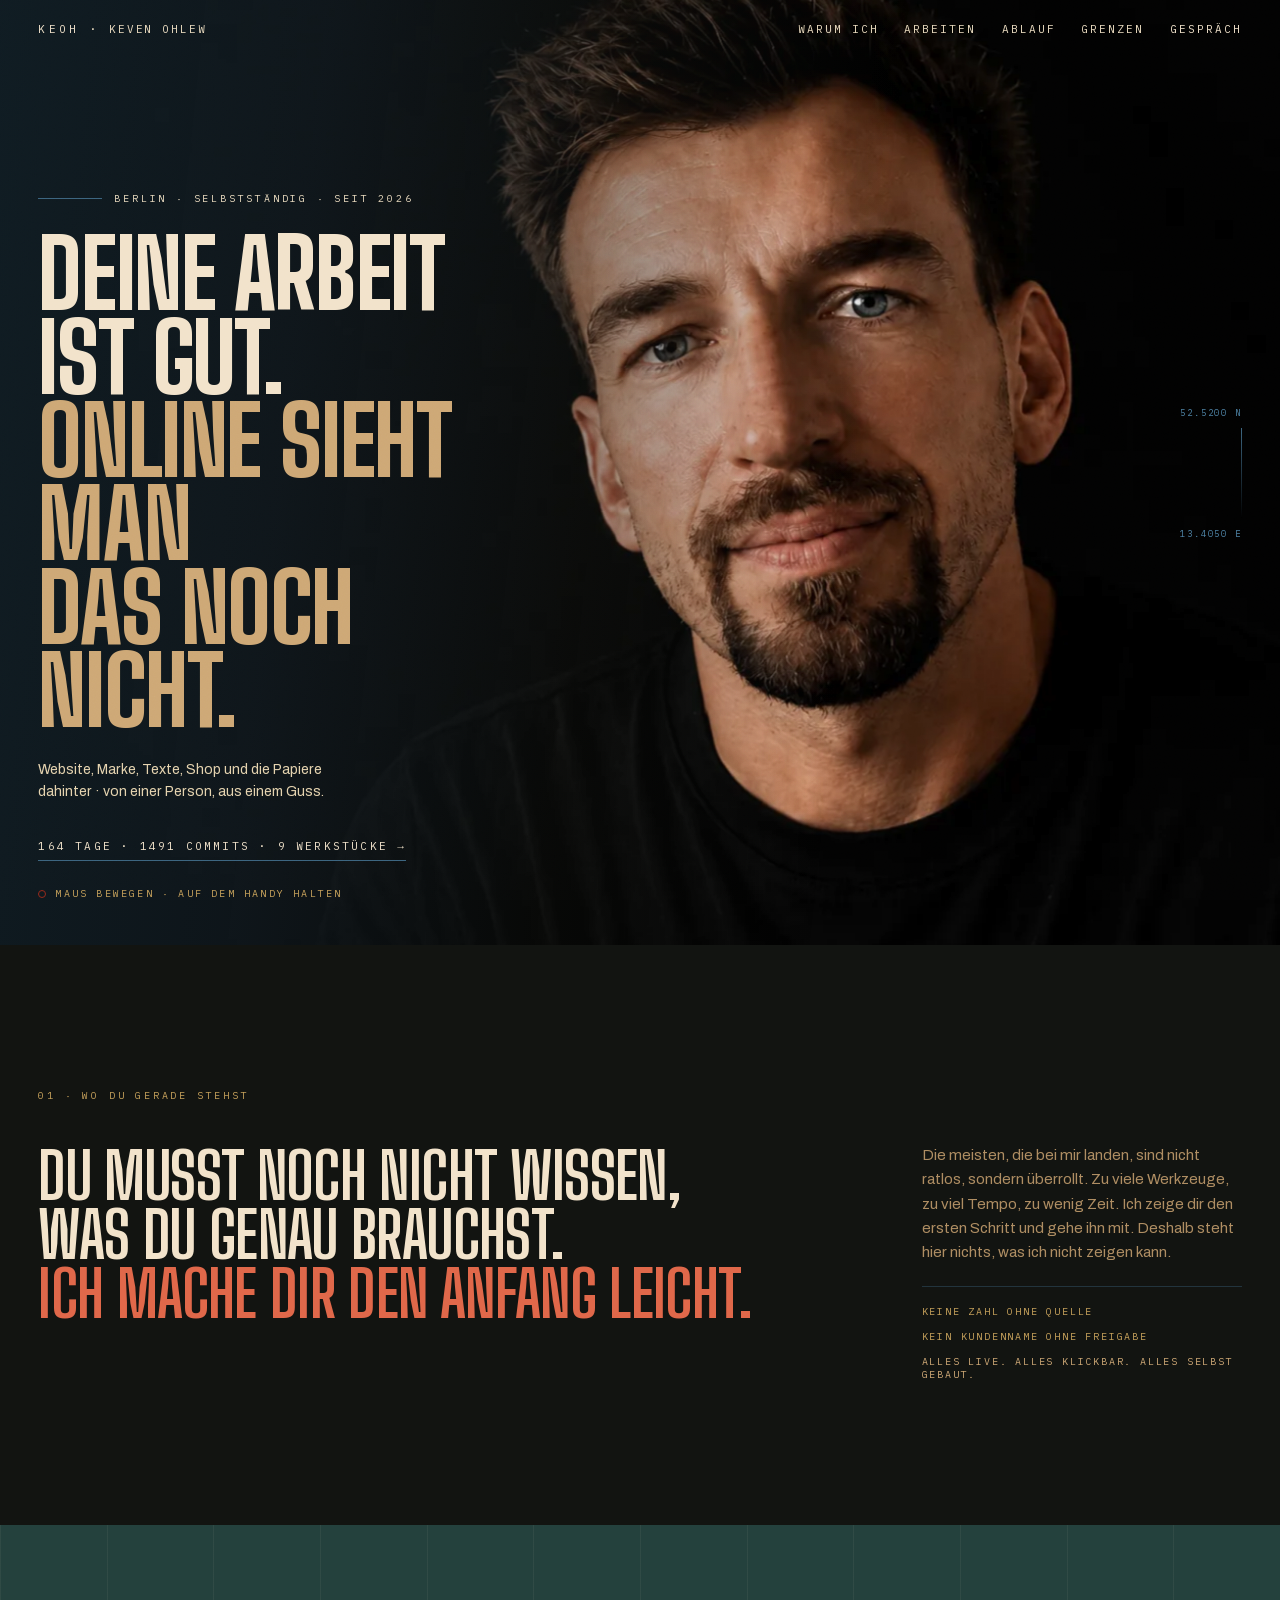
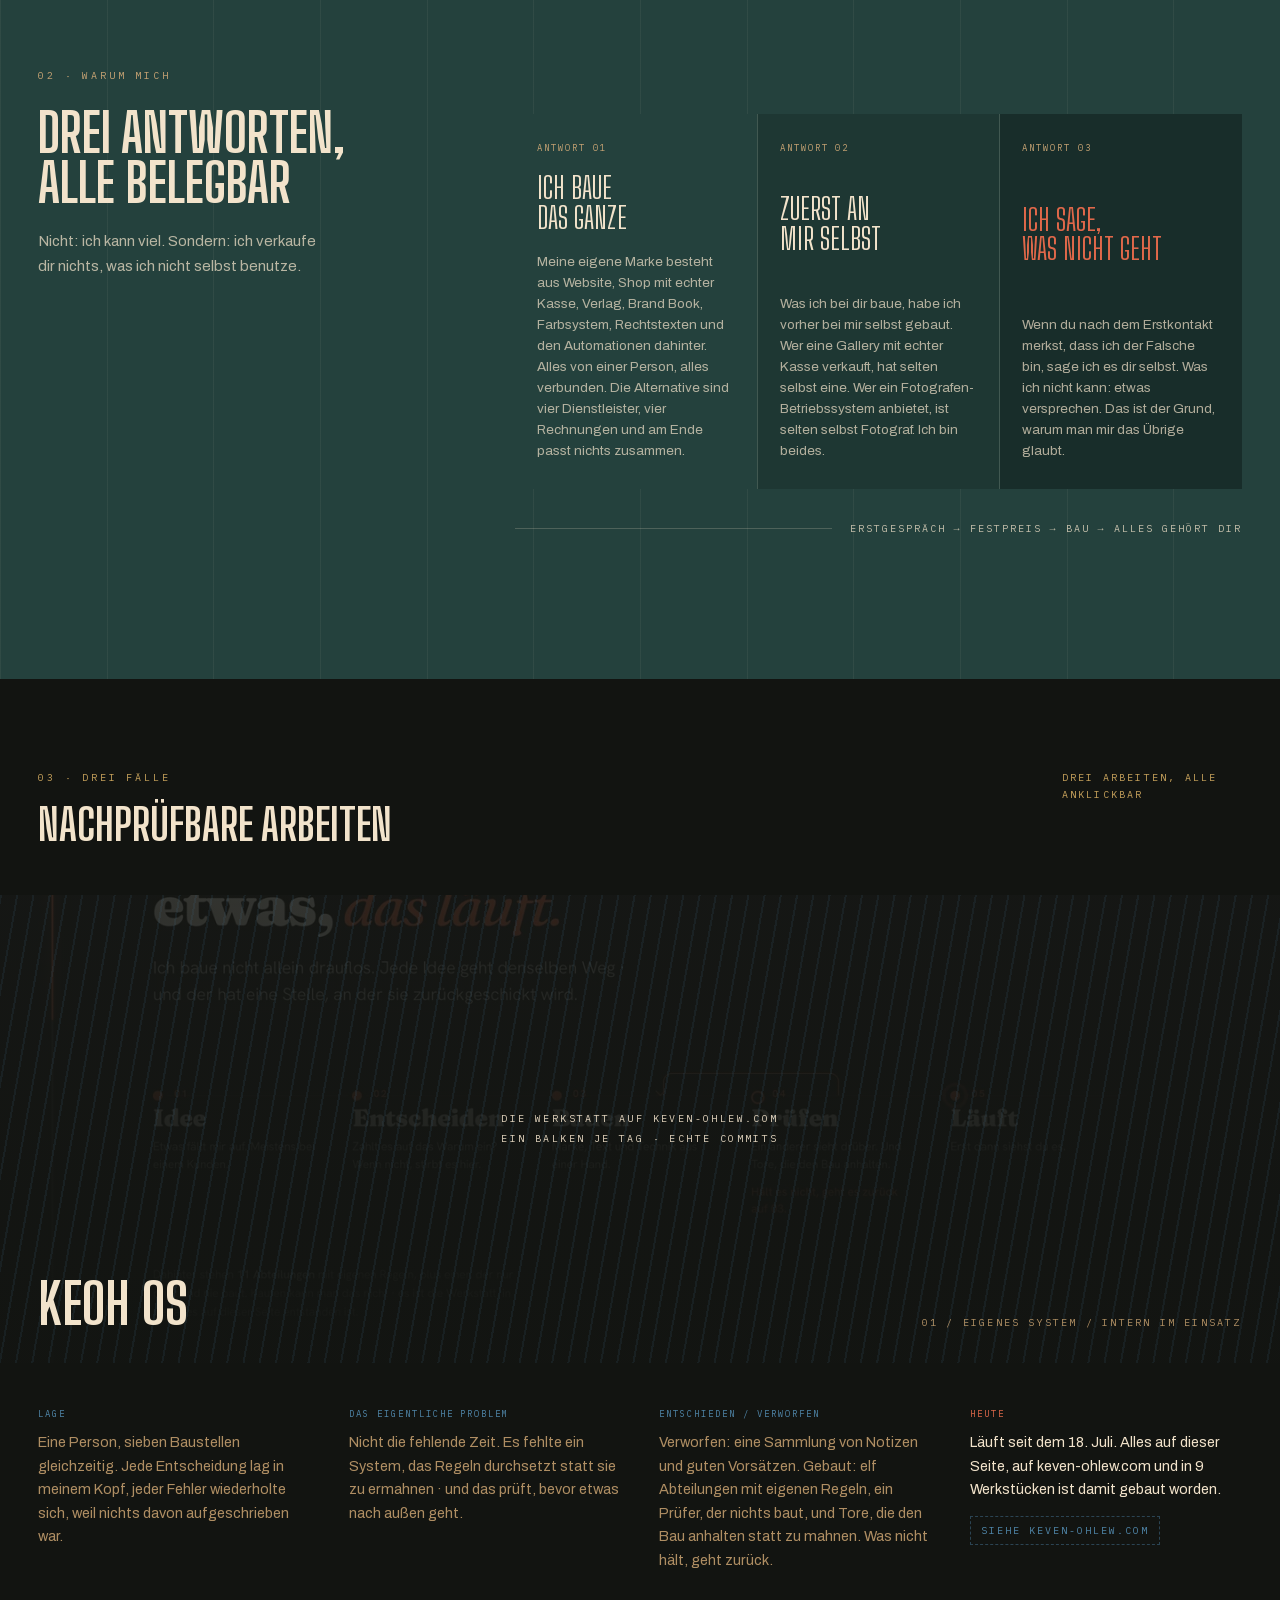
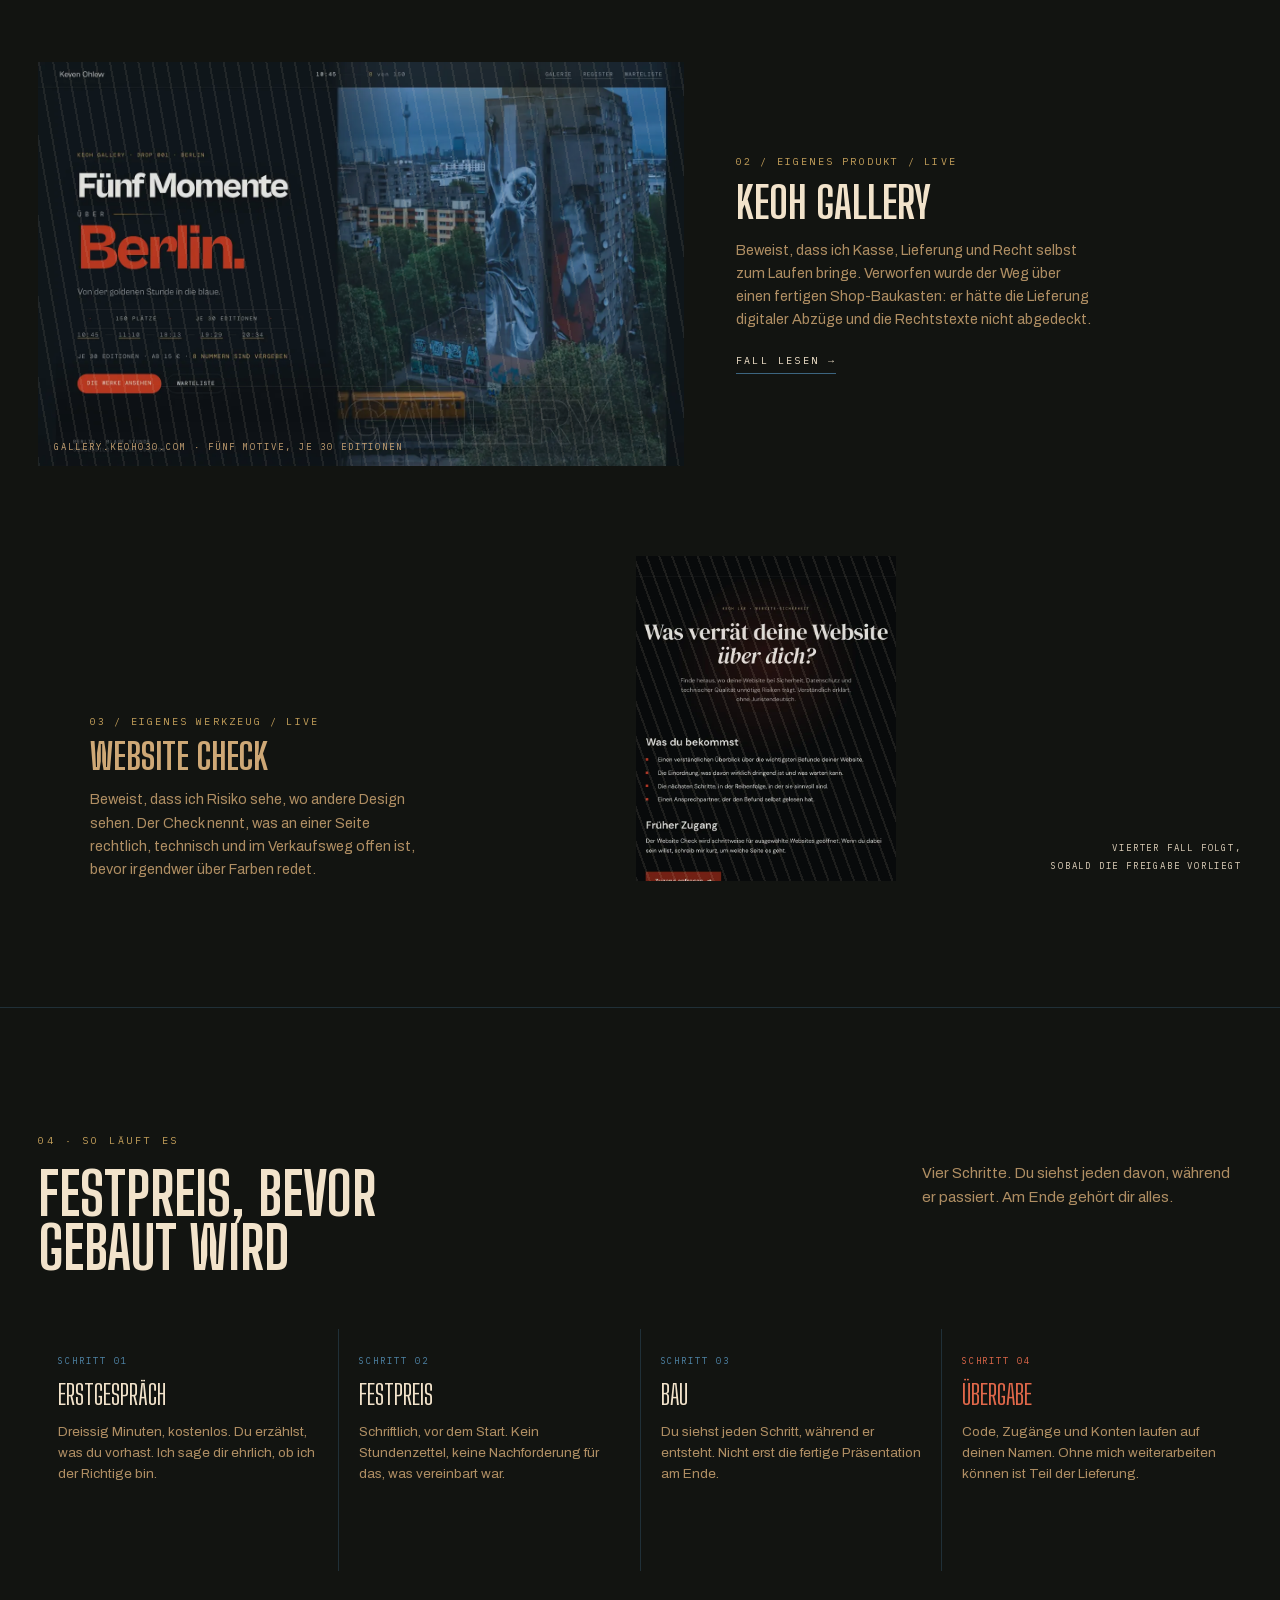
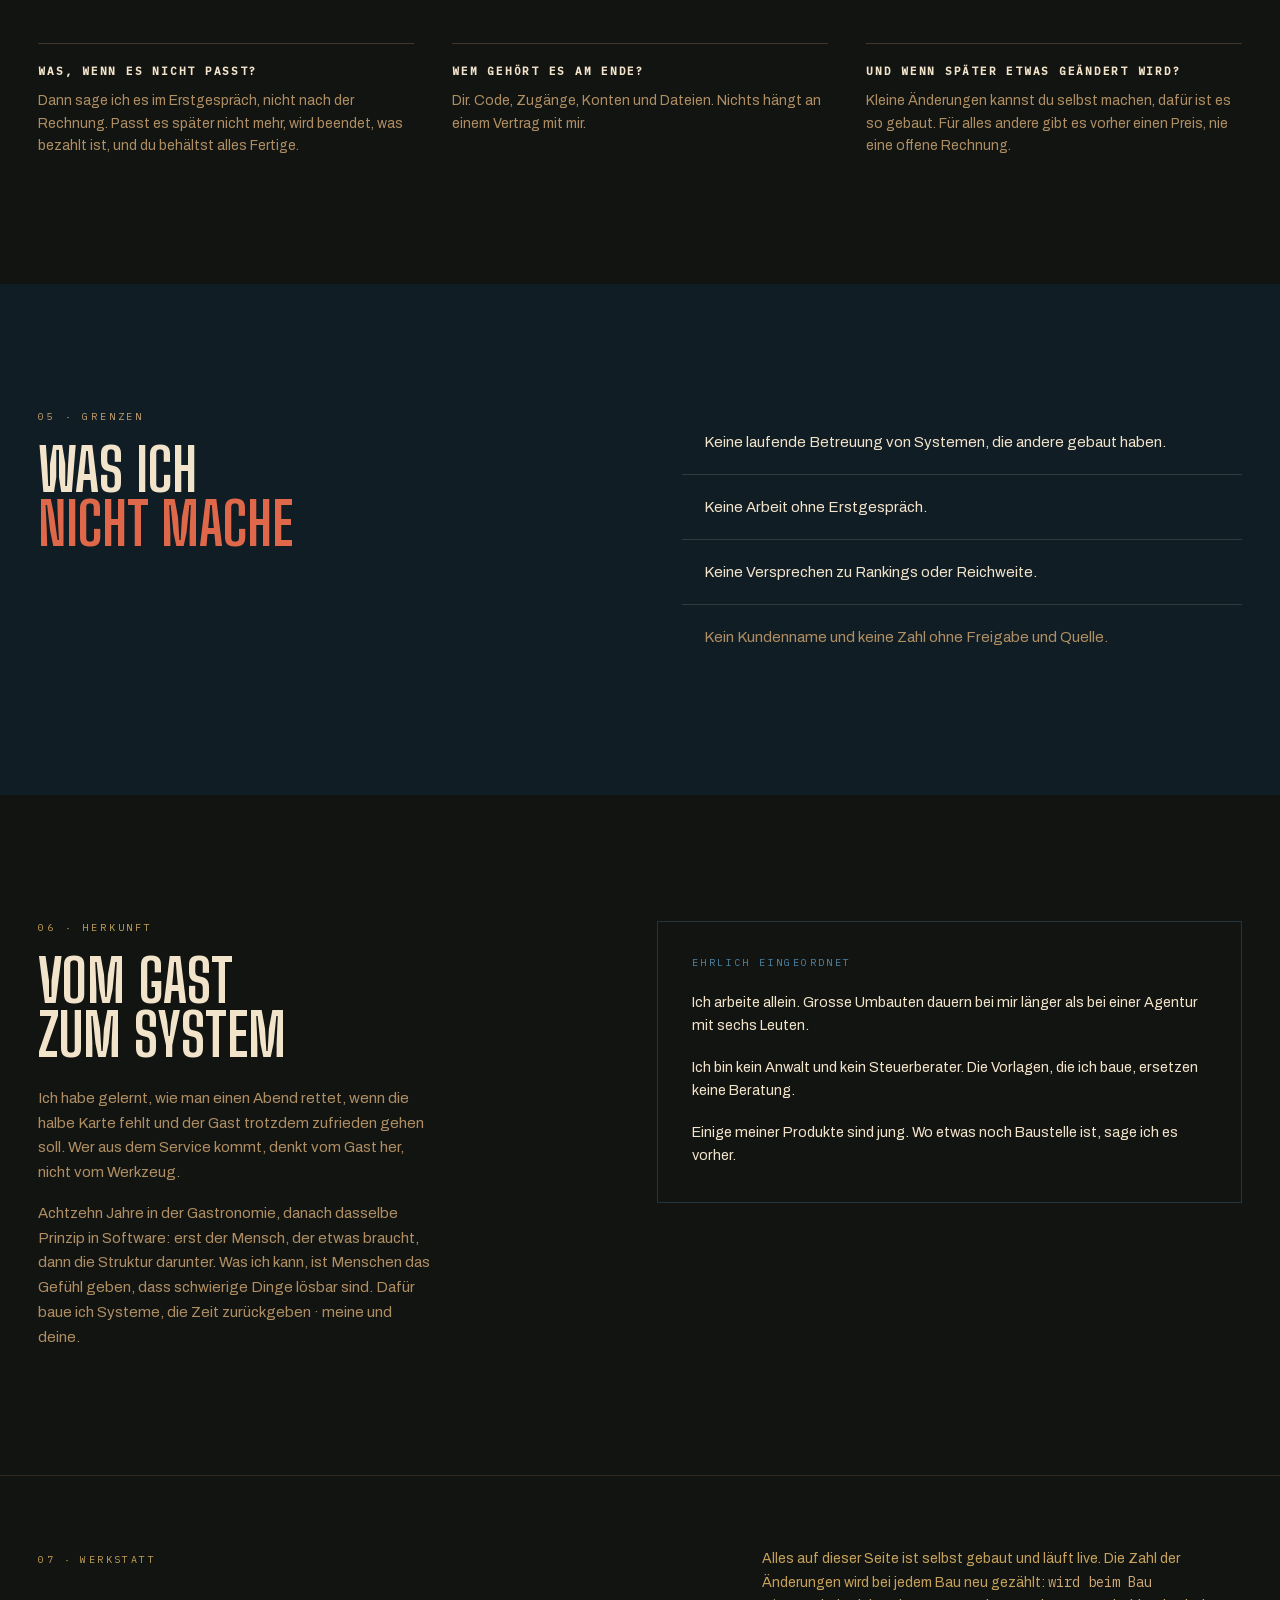
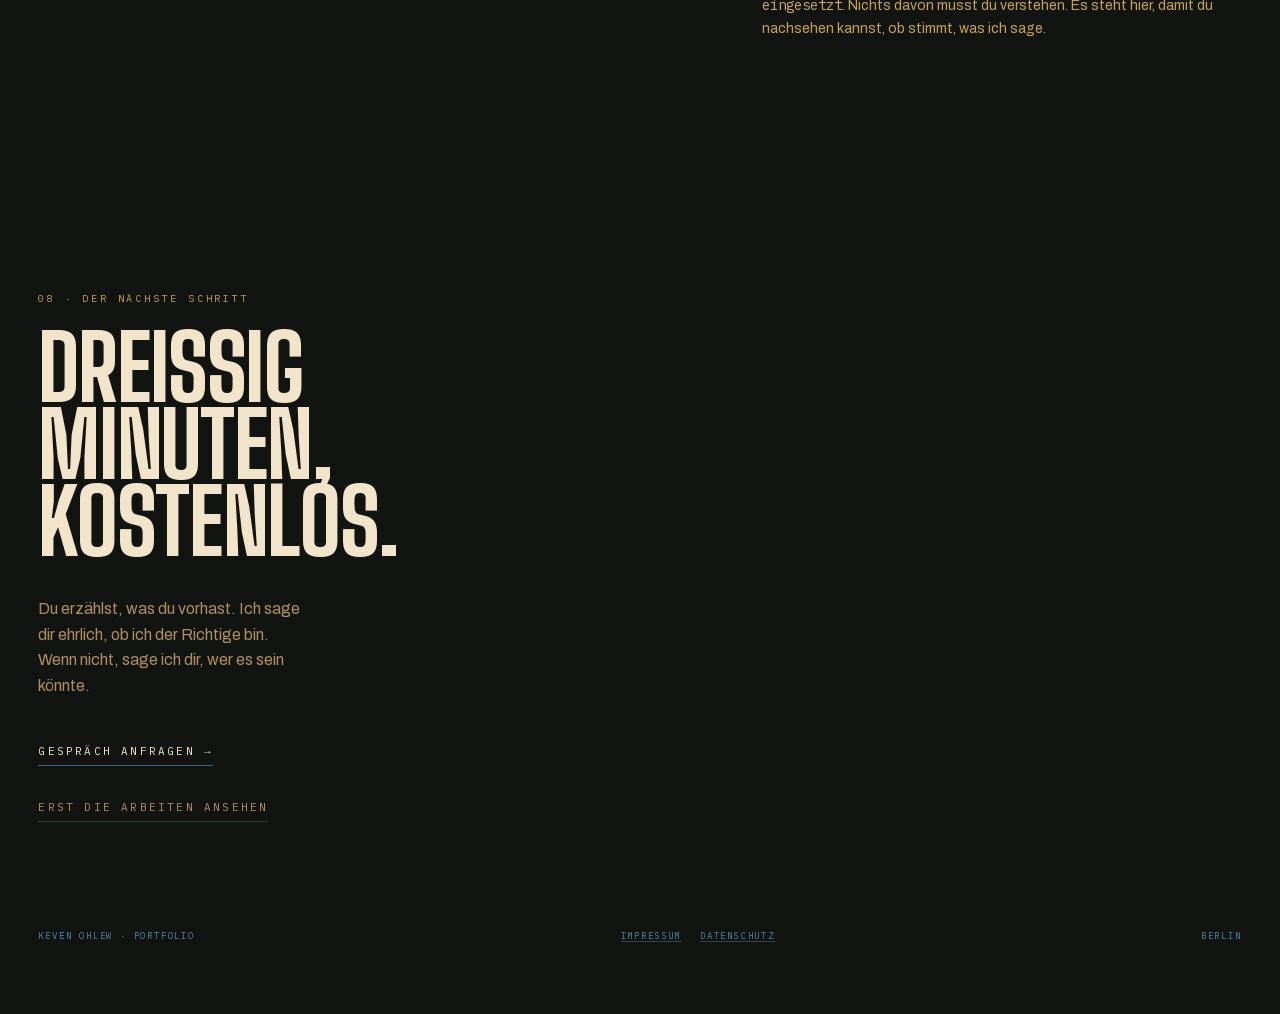
==== commit 078474d2: "Sieben Kontrastfunde im Hero, und zwei Texte, die es auf dem Telefon nie gab Das Hauswerkzeug misst " ====
--- a/index.html
+++ b/index.html
@@ -16,6 +16,13 @@
 
 
 
+<style>
+/* Inhalte, die bisher nur bei Maus-Hover erschienen, stehen ohne Hover
+   dauerhaft da. Auf dem Telefon waren sie sonst unsichtbar · gemessen am
+   29.08.2026 mit Touch-Emulation bei 390px: opacity 0 auf allen dreien. */
+[data-mark]{opacity:1}
+@media (hover: hover) and (pointer: fine){ [data-mark]{opacity:0} }
+</style>
 </head>
 <body>
 
@@ -324,14 +331,14 @@
   <header style="position: fixed; top: 0; left: 0; right: 0; z-index: 40; display: flex; align-items: center; justify-content: space-between; gap: 20px; padding: 22px clamp(18px, 3vw, 44px); font-family: 'IBM Plex Mono', monospace; font-size: 11px; letter-spacing: .18em; text-transform: uppercase; color: #AF8E63">
     <a href="#top" style="display: flex; gap: 10px; align-items: baseline; color: #F2E3CB">
       <span style="letter-spacing: .3em">KEOH</span>
-      <span style="color: #4F85A8">/</span>
-      <span style="color: #C6A15B">KEVEN OHLEW</span>
+      <span style="color: #EBDCC0">·</span>
+      <span style="color: #EBDCC0">KEVEN OHLEW</span>
     </a>
     <nav style="display: flex; flex-wrap: wrap; justify-content: flex-end; gap: 8px clamp(14px, 2vw, 30px); align-items: center">
-      <a href="#warum" style="color: #AF8E63">WARUM ICH</a>
-      <a href="#arbeiten" style="color: #AF8E63">ARBEITEN</a>
-      <a href="#ablauf" style="color: #AF8E63">ABLAUF</a>
-      <a href="#grenzen" style="color: #AF8E63">GRENZEN</a>
+      <a href="#warum" style="color: #EBDCC0">WARUM ICH</a>
+      <a href="#arbeiten" style="color: #EBDCC0">ARBEITEN</a>
+      <a href="#ablauf" style="color: #EBDCC0">ABLAUF</a>
+      <a href="#grenzen" style="color: #EBDCC0">GRENZEN</a>
       <a href="#kontakt" style="color: #F2E3CB">GESPRÄCH</a>
     </nav>
   </header>
@@ -349,14 +356,14 @@
 
     <div data-ref="heroText" style="position: relative; z-index: 3; min-height: 100vh; display: grid; grid-template-columns: minmax(0, 1fr); align-content: end; padding: 0 clamp(18px, 3vw, 44px) clamp(28px, 5vh, 56px); pointer-events: none">
       <div style="max-width: 46ch">
-        <div style="display: flex; align-items: center; gap: 12px; font-family: 'IBM Plex Mono', monospace; font-size: 10px; letter-spacing: .28em; color: #C6A15B; margin-top: clamp(56px, 8vh, 96px); margin-bottom: clamp(16px, 3vh, 30px)">
+        <div style="display: flex; align-items: center; gap: 12px; font-family: 'IBM Plex Mono', monospace; font-size: 10px; letter-spacing: .28em; color: #EBDCC0; margin-top: clamp(56px, 8vh, 96px); margin-bottom: clamp(16px, 3vh, 30px)">
           <span style="width: clamp(24px, 5vw, 64px); height: 1px; background: #3C6580"></span>
           <span>BERLIN · SELBSTSTÄNDIG · SEIT 2026</span>
         </div>
         <h1 style="font-family: 'Big Shoulders Display', Helvetica, sans-serif; font-weight: 800; font-size: clamp(46px, 7.4vw, 128px); line-height: .88; letter-spacing: -.015em; margin: 0; text-transform: uppercase; color: #F2E3CB; text-wrap: balance">
           Deine Arbeit ist gut.<br><span style="color: #CEA876">Online sieht man<br>das noch nicht.</span>
         </h1>
-        <p style="margin: clamp(18px, 3vh, 30px) 0 0; max-width: 40ch; font-size: clamp(14px, 1.1vw, 17px); line-height: 1.55; color: #AF8E63">
+        <p style="margin: clamp(18px, 3vh, 30px) 0 0; max-width: 40ch; font-size: clamp(14px, 1.1vw, 17px); line-height: 1.55; color: #E5D3AF">
           Website, Marke, Texte, Shop und die Papiere dahinter · von einer Person, aus einem Guss.
         </p>
         <div style="display: flex; flex-wrap: wrap; gap: 26px; align-items: center; margin-top: clamp(22px, 4vh, 40px); pointer-events: auto">
@@ -449,7 +456,7 @@
       </div>
       <div style="position: absolute; left: clamp(18px, 3vw, 44px); bottom: clamp(18px, 3vw, 34px); right: clamp(18px, 3vw, 44px); display: flex; flex-wrap: wrap; align-items: flex-end; justify-content: space-between; gap: 20px">
         <div>
-          <div data-mark="1" style="font-family: 'IBM Plex Mono', monospace; font-size: 10px; letter-spacing: .24em; color: #E0684A; opacity: 0; transition: opacity .4s ease">LÄUFT SEIT 18. JULI</div>
+          <div data-mark="1" style="font-family: 'IBM Plex Mono', monospace; font-size: 10px; letter-spacing: .24em; color: #E0684A;  transition: opacity .4s ease">LÄUFT SEIT 18. JULI</div>
           <div data-title="1" style="font-family: 'Big Shoulders Display', Helvetica, sans-serif; font-weight: 700; text-transform: uppercase; font-size: clamp(30px, 4.4vw, 74px); line-height: .92; color: #F2E3CB; transition: transform .6s cubic-bezier(.2,.7,.2,1)">KEOH OS</div>
         </div>
         <span style="font-family: 'IBM Plex Mono', monospace; font-size: 10px; letter-spacing: .22em; color: #AF8E63; white-space: nowrap">01 / EIGENES SYSTEM / INTERN IM EINSATZ</span>
@@ -482,7 +489,7 @@
           <div style="position: absolute; inset: 0; background-image: repeating-linear-gradient(80deg, rgba(242,227,203,.08) 0 2px, transparent 2px 14px)"></div>
           <div style="position: absolute; left: 16px; bottom: 14px; font-family: 'IBM Plex Mono', monospace; font-size: 9px; letter-spacing: .22em; color: rgba(206,168,118,.95)">GALLERY.KEOH030.COM · FÜNF MOTIVE, JE 30 EDITIONEN</div>
         </div>
-        <div data-mark="1" style="position: absolute; top: 14px; right: 14px; width: 9px; height: 9px; background: #98291B; opacity: 0; transition: opacity .4s ease"></div>
+        <div data-mark="1" style="position: absolute; top: 14px; right: 14px; width: 9px; height: 9px; background: #98291B;  transition: opacity .4s ease"></div>
       </a>
       <div style="flex: 1 1 300px">
         <div style="font-family: 'IBM Plex Mono', monospace; font-size: 10px; letter-spacing: .22em; color: #C6A15B; margin-bottom: 14px">02 / EIGENES PRODUKT / LIVE</div>
@@ -502,7 +509,7 @@
         <div data-art="1" style="aspect-ratio: 4 / 5; background: #1b3140; position: relative; overflow: hidden; transition: transform .7s cubic-bezier(.2,.7,.2,1)"><img src="assets/screenshots/website-check.webp" alt="Bildschirmabzug des Website Check" loading="lazy" decoding="async" style="position:absolute;inset:0;width:100%;height:100%;object-fit:cover;object-position:top center;opacity:.92">
           <div style="position: absolute; inset: 0; background-image: repeating-linear-gradient(70deg, rgba(242,227,203,.09) 0 2px, transparent 2px 12px)"></div>
         </div>
-        <div data-mark="1" style="position: absolute; left: 12px; top: 12px; font-family: 'IBM Plex Mono', monospace; font-size: 9px; letter-spacing: .22em; color: #F2E3CB; opacity: 0; transition: opacity .4s ease">ANSEHEN</div>
+        <div data-mark="1" style="position: absolute; left: 12px; top: 12px; font-family: 'IBM Plex Mono', monospace; font-size: 9px; letter-spacing: .22em; color: #F2E3CB;  transition: opacity .4s ease">ANSEHEN</div>
       </a>
       <div style="flex: 1 1 140px; text-align: right; font-family: 'IBM Plex Mono', monospace; font-size: 9px; letter-spacing: .2em; color: rgba(242,227,203,.92); padding-bottom: 6px; line-height: 2">VIERTER FALL FOLGT,<br>SOBALD DIE FREIGABE VORLIEGT</div>
     </div>
@@ -747,7 +754,9 @@
       depth.style.transform = 'translate3d(' + px.toFixed(2) + 'px,' + (py + p * 26).toFixed(2) +
                               'px,0) scale(' + (1 + p * 0.09).toFixed(4) + ')';
     }
-    if (heroText) heroText.style.opacity = String(Math.max(0, 1 - p * 1.5));
+    /* Der Hero-Text blendet beim Scrollen aus. Wer reduzierte Bewegung
+       eingestellt hat, bekommt das nicht · dort bleibt er stehen. */
+    if (heroText) heroText.style.opacity = reduced ? '1' : String(Math.max(0, 1 - p * 1.5));
   }
 
   function tick(t) { raf = requestAnimationFrame(tick); rafAlive = performance.now(); frame(t); }
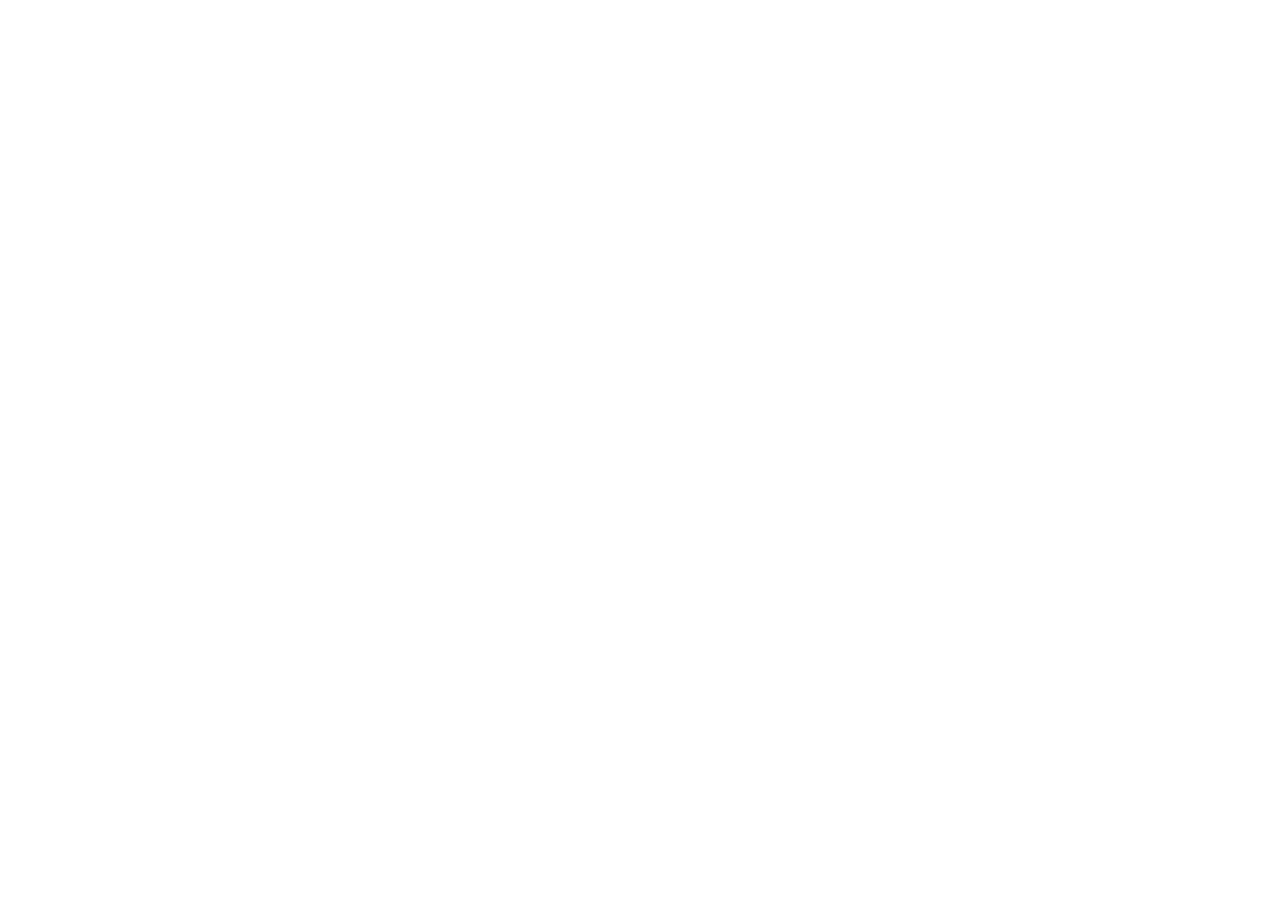
==== commit dd22094b: "Nur noch Weiterleitung: Portfolio liegt unter keven-ohlew.com/portfolio, Impressum und Datenschutz l" ====
--- a/index.html
+++ b/index.html
@@ -1,808 +1,16 @@
 <!DOCTYPE html>
-<html lang="de"><head>
+<html lang="de">
+<head>
 <meta charset="utf-8">
 <meta name="viewport" content="width=device-width, initial-scale=1">
-<title>Keven Ohlew · Portfolio</title>
-<meta name="description" content="Websites, digitale Produkte und KI-Werkzeuge aus einer Hand. Drei nachprüfbare Arbeiten, ein fester Preis vor dem Start, und was ich nicht mache.">
-<link rel="canonical" href="https://portfolio.keven-ohlew.com/">
-<meta property="og:type" content="website">
-<meta property="og:locale" content="de_DE">
-<meta property="og:title" content="Keven Ohlew · Portfolio">
-<meta property="og:description" content="Websites, digitale Produkte und KI-Werkzeuge aus einer Hand. Drei nachprüfbare Arbeiten und ein fester Preis vor dem Start.">
-<meta property="og:url" content="https://portfolio.keven-ohlew.com/">
-<meta property="og:image" content="https://portfolio.keven-ohlew.com/assets/og-portfolio.png">
-<meta name="twitter:card" content="summary_large_image">
-<link rel="icon" href="favicon.svg" type="image/svg+xml">
-
-
-
-<style>
-/* Inhalte, die bisher nur bei Maus-Hover erschienen, stehen ohne Hover
-   dauerhaft da. Auf dem Telefon waren sie sonst unsichtbar · gemessen am
-   29.08.2026 mit Touch-Emulation bei 390px: opacity 0 auf allen dreien. */
-[data-mark]{opacity:1}
-@media (hover: hover) and (pointer: fine){ [data-mark]{opacity:0} }
-</style>
+<title>Portfolio · Keven Ohlew</title>
+<meta name="robots" content="noindex">
+<link rel="canonical" href="https://keven-ohlew.com/portfolio">
+<meta http-equiv="refresh" content="0; url=https://keven-ohlew.com/portfolio">
+<script>location.replace("https://keven-ohlew.com/portfolio");</script>
+<style>body{margin:0;min-height:100vh;display:grid;place-items:center;background:#0b1626;color:#dbe6ef;font-family:system-ui,sans-serif}a{color:#e8f0f6}</style>
 </head>
 <body>
-
-
-<style>/* vietnamese */
-@font-face {
-  font-family: 'Archivo';
-  font-style: normal;
-  font-weight: 400;
-  font-stretch: 100%;
-  font-display: swap;
-  src: url("fonts/archivo-semibold-regular-c5acf1.woff2") format('woff2');
-  unicode-range: U+0102-0103, U+0110-0111, U+0128-0129, U+0168-0169, U+01A0-01A1, U+01AF-01B0, U+0300-0301, U+0303-0304, U+0308-0309, U+0323, U+0329, U+1EA0-1EF9, U+20AB;
-}
-/* latin-ext */
-@font-face {
-  font-family: 'Archivo';
-  font-style: normal;
-  font-weight: 400;
-  font-stretch: 100%;
-  font-display: swap;
-  src: url("fonts/archivo-semibold-regular-2a240d.woff2") format('woff2');
-  unicode-range: U+0100-02BA, U+02BD-02C5, U+02C7-02CC, U+02CE-02D7, U+02DD-02FF, U+0304, U+0308, U+0329, U+1D00-1DBF, U+1E00-1E9F, U+1EF2-1EFF, U+2020, U+20A0-20AB, U+20AD-20C0, U+2113, U+2C60-2C7F, U+A720-A7FF;
-}
-/* latin */
-@font-face {
-  font-family: 'Archivo';
-  font-style: normal;
-  font-weight: 400;
-  font-stretch: 100%;
-  font-display: swap;
-  src: url("fonts/archivo-semibold-regular-827d5b.woff2") format('woff2');
-  unicode-range: U+0000-00FF, U+0131, U+0152-0153, U+02BB-02BC, U+02C6, U+02DA, U+02DC, U+0304, U+0308, U+0329, U+2000-206F, U+20AC, U+2122, U+2191, U+2193, U+2212, U+2215, U+FEFF, U+FFFD;
-}
-/* vietnamese */
-@font-face {
-  font-family: 'Archivo';
-  font-style: normal;
-  font-weight: 500;
-  font-stretch: 100%;
-  font-display: swap;
-  src: url("fonts/archivo-semibold-regular-c5acf1.woff2") format('woff2');
-  unicode-range: U+0102-0103, U+0110-0111, U+0128-0129, U+0168-0169, U+01A0-01A1, U+01AF-01B0, U+0300-0301, U+0303-0304, U+0308-0309, U+0323, U+0329, U+1EA0-1EF9, U+20AB;
-}
-/* latin-ext */
-@font-face {
-  font-family: 'Archivo';
-  font-style: normal;
-  font-weight: 500;
-  font-stretch: 100%;
-  font-display: swap;
-  src: url("fonts/archivo-semibold-regular-2a240d.woff2") format('woff2');
-  unicode-range: U+0100-02BA, U+02BD-02C5, U+02C7-02CC, U+02CE-02D7, U+02DD-02FF, U+0304, U+0308, U+0329, U+1D00-1DBF, U+1E00-1E9F, U+1EF2-1EFF, U+2020, U+20A0-20AB, U+20AD-20C0, U+2113, U+2C60-2C7F, U+A720-A7FF;
-}
-/* latin */
-@font-face {
-  font-family: 'Archivo';
-  font-style: normal;
-  font-weight: 500;
-  font-stretch: 100%;
-  font-display: swap;
-  src: url("fonts/archivo-semibold-regular-827d5b.woff2") format('woff2');
-  unicode-range: U+0000-00FF, U+0131, U+0152-0153, U+02BB-02BC, U+02C6, U+02DA, U+02DC, U+0304, U+0308, U+0329, U+2000-206F, U+20AC, U+2122, U+2191, U+2193, U+2212, U+2215, U+FEFF, U+FFFD;
-}
-/* vietnamese */
-@font-face {
-  font-family: 'Archivo';
-  font-style: normal;
-  font-weight: 600;
-  font-stretch: 100%;
-  font-display: swap;
-  src: url("fonts/archivo-semibold-regular-c5acf1.woff2") format('woff2');
-  unicode-range: U+0102-0103, U+0110-0111, U+0128-0129, U+0168-0169, U+01A0-01A1, U+01AF-01B0, U+0300-0301, U+0303-0304, U+0308-0309, U+0323, U+0329, U+1EA0-1EF9, U+20AB;
-}
-/* latin-ext */
-@font-face {
-  font-family: 'Archivo';
-  font-style: normal;
-  font-weight: 600;
-  font-stretch: 100%;
-  font-display: swap;
-  src: url("fonts/archivo-semibold-regular-2a240d.woff2") format('woff2');
-  unicode-range: U+0100-02BA, U+02BD-02C5, U+02C7-02CC, U+02CE-02D7, U+02DD-02FF, U+0304, U+0308, U+0329, U+1D00-1DBF, U+1E00-1E9F, U+1EF2-1EFF, U+2020, U+20A0-20AB, U+20AD-20C0, U+2113, U+2C60-2C7F, U+A720-A7FF;
-}
-/* latin */
-@font-face {
-  font-family: 'Archivo';
-  font-style: normal;
-  font-weight: 600;
-  font-stretch: 100%;
-  font-display: swap;
-  src: url("fonts/archivo-semibold-regular-827d5b.woff2") format('woff2');
-  unicode-range: U+0000-00FF, U+0131, U+0152-0153, U+02BB-02BC, U+02C6, U+02DA, U+02DC, U+0304, U+0308, U+0329, U+2000-206F, U+20AC, U+2122, U+2191, U+2193, U+2212, U+2215, U+FEFF, U+FFFD;
-}
-/* vietnamese */
-@font-face {
-  font-family: 'Big Shoulders Display';
-  font-style: normal;
-  font-weight: 400;
-  font-display: swap;
-  src: url("fonts/big-shoulders-display-thin-regular-731925.woff2") format('woff2');
-  unicode-range: U+0102-0103, U+0110-0111, U+0128-0129, U+0168-0169, U+01A0-01A1, U+01AF-01B0, U+0300-0301, U+0303-0304, U+0308-0309, U+0323, U+0329, U+1EA0-1EF9, U+20AB;
-}
-/* latin-ext */
-@font-face {
-  font-family: 'Big Shoulders Display';
-  font-style: normal;
-  font-weight: 400;
-  font-display: swap;
-  src: url("fonts/big-shoulders-display-thin-regular-41808d.woff2") format('woff2');
-  unicode-range: U+0100-02BA, U+02BD-02C5, U+02C7-02CC, U+02CE-02D7, U+02DD-02FF, U+0304, U+0308, U+0329, U+1D00-1DBF, U+1E00-1E9F, U+1EF2-1EFF, U+2020, U+20A0-20AB, U+20AD-20C0, U+2113, U+2C60-2C7F, U+A720-A7FF;
-}
-/* latin */
-@font-face {
-  font-family: 'Big Shoulders Display';
-  font-style: normal;
-  font-weight: 400;
-  font-display: swap;
-  src: url("fonts/big-shoulders-display-thin-regular-6d2378.woff2") format('woff2');
-  unicode-range: U+0000-00FF, U+0131, U+0152-0153, U+02BB-02BC, U+02C6, U+02DA, U+02DC, U+0304, U+0308, U+0329, U+2000-206F, U+20AC, U+2122, U+2191, U+2193, U+2212, U+2215, U+FEFF, U+FFFD;
-}
-/* vietnamese */
-@font-face {
-  font-family: 'Big Shoulders Display';
-  font-style: normal;
-  font-weight: 600;
-  font-display: swap;
-  src: url("fonts/big-shoulders-display-thin-regular-731925.woff2") format('woff2');
-  unicode-range: U+0102-0103, U+0110-0111, U+0128-0129, U+0168-0169, U+01A0-01A1, U+01AF-01B0, U+0300-0301, U+0303-0304, U+0308-0309, U+0323, U+0329, U+1EA0-1EF9, U+20AB;
-}
-/* latin-ext */
-@font-face {
-  font-family: 'Big Shoulders Display';
-  font-style: normal;
-  font-weight: 600;
-  font-display: swap;
-  src: url("fonts/big-shoulders-display-thin-regular-41808d.woff2") format('woff2');
-  unicode-range: U+0100-02BA, U+02BD-02C5, U+02C7-02CC, U+02CE-02D7, U+02DD-02FF, U+0304, U+0308, U+0329, U+1D00-1DBF, U+1E00-1E9F, U+1EF2-1EFF, U+2020, U+20A0-20AB, U+20AD-20C0, U+2113, U+2C60-2C7F, U+A720-A7FF;
-}
-/* latin */
-@font-face {
-  font-family: 'Big Shoulders Display';
-  font-style: normal;
-  font-weight: 600;
-  font-display: swap;
-  src: url("fonts/big-shoulders-display-thin-regular-6d2378.woff2") format('woff2');
-  unicode-range: U+0000-00FF, U+0131, U+0152-0153, U+02BB-02BC, U+02C6, U+02DA, U+02DC, U+0304, U+0308, U+0329, U+2000-206F, U+20AC, U+2122, U+2191, U+2193, U+2212, U+2215, U+FEFF, U+FFFD;
-}
-/* vietnamese */
-@font-face {
-  font-family: 'Big Shoulders Display';
-  font-style: normal;
-  font-weight: 700;
-  font-display: swap;
-  src: url("fonts/big-shoulders-display-thin-regular-731925.woff2") format('woff2');
-  unicode-range: U+0102-0103, U+0110-0111, U+0128-0129, U+0168-0169, U+01A0-01A1, U+01AF-01B0, U+0300-0301, U+0303-0304, U+0308-0309, U+0323, U+0329, U+1EA0-1EF9, U+20AB;
-}
-/* latin-ext */
-@font-face {
-  font-family: 'Big Shoulders Display';
-  font-style: normal;
-  font-weight: 700;
-  font-display: swap;
-  src: url("fonts/big-shoulders-display-thin-regular-41808d.woff2") format('woff2');
-  unicode-range: U+0100-02BA, U+02BD-02C5, U+02C7-02CC, U+02CE-02D7, U+02DD-02FF, U+0304, U+0308, U+0329, U+1D00-1DBF, U+1E00-1E9F, U+1EF2-1EFF, U+2020, U+20A0-20AB, U+20AD-20C0, U+2113, U+2C60-2C7F, U+A720-A7FF;
-}
-/* latin */
-@font-face {
-  font-family: 'Big Shoulders Display';
-  font-style: normal;
-  font-weight: 700;
-  font-display: swap;
-  src: url("fonts/big-shoulders-display-thin-regular-6d2378.woff2") format('woff2');
-  unicode-range: U+0000-00FF, U+0131, U+0152-0153, U+02BB-02BC, U+02C6, U+02DA, U+02DC, U+0304, U+0308, U+0329, U+2000-206F, U+20AC, U+2122, U+2191, U+2193, U+2212, U+2215, U+FEFF, U+FFFD;
-}
-/* vietnamese */
-@font-face {
-  font-family: 'Big Shoulders Display';
-  font-style: normal;
-  font-weight: 800;
-  font-display: swap;
-  src: url("fonts/big-shoulders-display-thin-regular-731925.woff2") format('woff2');
-  unicode-range: U+0102-0103, U+0110-0111, U+0128-0129, U+0168-0169, U+01A0-01A1, U+01AF-01B0, U+0300-0301, U+0303-0304, U+0308-0309, U+0323, U+0329, U+1EA0-1EF9, U+20AB;
-}
-/* latin-ext */
-@font-face {
-  font-family: 'Big Shoulders Display';
-  font-style: normal;
-  font-weight: 800;
-  font-display: swap;
-  src: url("fonts/big-shoulders-display-thin-regular-41808d.woff2") format('woff2');
-  unicode-range: U+0100-02BA, U+02BD-02C5, U+02C7-02CC, U+02CE-02D7, U+02DD-02FF, U+0304, U+0308, U+0329, U+1D00-1DBF, U+1E00-1E9F, U+1EF2-1EFF, U+2020, U+20A0-20AB, U+20AD-20C0, U+2113, U+2C60-2C7F, U+A720-A7FF;
-}
-/* latin */
-@font-face {
-  font-family: 'Big Shoulders Display';
-  font-style: normal;
-  font-weight: 800;
-  font-display: swap;
-  src: url("fonts/big-shoulders-display-thin-regular-6d2378.woff2") format('woff2');
-  unicode-range: U+0000-00FF, U+0131, U+0152-0153, U+02BB-02BC, U+02C6, U+02DA, U+02DC, U+0304, U+0308, U+0329, U+2000-206F, U+20AC, U+2122, U+2191, U+2193, U+2212, U+2215, U+FEFF, U+FFFD;
-}
-/* cyrillic-ext */
-@font-face {
-  font-family: 'IBM Plex Mono';
-  font-style: normal;
-  font-weight: 400;
-  font-display: swap;
-  src: url("fonts/ibm-plex-mono-regular-54acf4.woff2") format('woff2');
-  unicode-range: U+0460-052F, U+1C80-1C8A, U+20B4, U+2DE0-2DFF, U+A640-A69F, U+FE2E-FE2F;
-}
-/* cyrillic */
-@font-face {
-  font-family: 'IBM Plex Mono';
-  font-style: normal;
-  font-weight: 400;
-  font-display: swap;
-  src: url("fonts/ibm-plex-mono-regular-81dbcd.woff2") format('woff2');
-  unicode-range: U+0301, U+0400-045F, U+0490-0491, U+04B0-04B1, U+2116;
-}
-/* vietnamese */
-@font-face {
-  font-family: 'IBM Plex Mono';
-  font-style: normal;
-  font-weight: 400;
-  font-display: swap;
-  src: url("fonts/ibm-plex-mono-regular-1c1982.woff2") format('woff2');
-  unicode-range: U+0102-0103, U+0110-0111, U+0128-0129, U+0168-0169, U+01A0-01A1, U+01AF-01B0, U+0300-0301, U+0303-0304, U+0308-0309, U+0323, U+0329, U+1EA0-1EF9, U+20AB;
-}
-/* latin-ext */
-@font-face {
-  font-family: 'IBM Plex Mono';
-  font-style: normal;
-  font-weight: 400;
-  font-display: swap;
-  src: url("fonts/ibm-plex-mono-regular-a796c8.woff2") format('woff2');
-  unicode-range: U+0100-02BA, U+02BD-02C5, U+02C7-02CC, U+02CE-02D7, U+02DD-02FF, U+0304, U+0308, U+0329, U+1D00-1DBF, U+1E00-1E9F, U+1EF2-1EFF, U+2020, U+20A0-20AB, U+20AD-20C0, U+2113, U+2C60-2C7F, U+A720-A7FF;
-}
-/* latin */
-@font-face {
-  font-family: 'IBM Plex Mono';
-  font-style: normal;
-  font-weight: 400;
-  font-display: swap;
-  src: url("fonts/ibm-plex-mono-regular-ce9701.woff2") format('woff2');
-  unicode-range: U+0000-00FF, U+0131, U+0152-0153, U+02BB-02BC, U+02C6, U+02DA, U+02DC, U+0304, U+0308, U+0329, U+2000-206F, U+20AC, U+2122, U+2191, U+2193, U+2212, U+2215, U+FEFF, U+FFFD;
-}
-/* cyrillic-ext */
-@font-face {
-  font-family: 'IBM Plex Mono';
-  font-style: normal;
-  font-weight: 500;
-  font-display: swap;
-  src: url("fonts/ibm-plex-mono-medium-regular-358695.woff2") format('woff2');
-  unicode-range: U+0460-052F, U+1C80-1C8A, U+20B4, U+2DE0-2DFF, U+A640-A69F, U+FE2E-FE2F;
-}
-/* cyrillic */
-@font-face {
-  font-family: 'IBM Plex Mono';
-  font-style: normal;
-  font-weight: 500;
-  font-display: swap;
-  src: url("fonts/ibm-plex-mono-medium-regular-a6a59b.woff2") format('woff2');
-  unicode-range: U+0301, U+0400-045F, U+0490-0491, U+04B0-04B1, U+2116;
-}
-/* vietnamese */
-@font-face {
-  font-family: 'IBM Plex Mono';
-  font-style: normal;
-  font-weight: 500;
-  font-display: swap;
-  src: url("fonts/ibm-plex-mono-medium-regular-e6f4cc.woff2") format('woff2');
-  unicode-range: U+0102-0103, U+0110-0111, U+0128-0129, U+0168-0169, U+01A0-01A1, U+01AF-01B0, U+0300-0301, U+0303-0304, U+0308-0309, U+0323, U+0329, U+1EA0-1EF9, U+20AB;
-}
-/* latin-ext */
-@font-face {
-  font-family: 'IBM Plex Mono';
-  font-style: normal;
-  font-weight: 500;
-  font-display: swap;
-  src: url("fonts/ibm-plex-mono-medium-regular-f022ef.woff2") format('woff2');
-  unicode-range: U+0100-02BA, U+02BD-02C5, U+02C7-02CC, U+02CE-02D7, U+02DD-02FF, U+0304, U+0308, U+0329, U+1D00-1DBF, U+1E00-1E9F, U+1EF2-1EFF, U+2020, U+20A0-20AB, U+20AD-20C0, U+2113, U+2C60-2C7F, U+A720-A7FF;
-}
-/* latin */
-@font-face {
-  font-family: 'IBM Plex Mono';
-  font-style: normal;
-  font-weight: 500;
-  font-display: swap;
-  src: url("fonts/ibm-plex-mono-medium-regular-fa6ecc.woff2") format('woff2');
-  unicode-range: U+0000-00FF, U+0131, U+0152-0153, U+02BB-02BC, U+02C6, U+02DA, U+02DC, U+0304, U+0308, U+0329, U+2000-206F, U+20AC, U+2122, U+2191, U+2193, U+2212, U+2215, U+FEFF, U+FFFD;
-}
-</style>
-<style>
-  html, body { margin: 0; padding: 0; background: #121411; }
-  body { -webkit-font-smoothing: antialiased; }
-  ::selection { background: #98291B; color: #F2E3CB; }
-  a { color: #F2E3CB; text-decoration: none; }
-  a:hover { color: #E0684A; }
-  a:focus-visible, button:focus-visible { outline: 1px solid #3C6580; outline-offset: 4px; }
-  @keyframes keohPulse { 0%,100% { opacity: .25 } 50% { opacity: 1 } }
-</style>
-
-<div style="background: #121411; color: #F2E3CB; font-family: Archivo, Helvetica, sans-serif; overflow-x: hidden; position: relative">
-
-  <header style="position: fixed; top: 0; left: 0; right: 0; z-index: 40; display: flex; align-items: center; justify-content: space-between; gap: 20px; padding: 22px clamp(18px, 3vw, 44px); font-family: 'IBM Plex Mono', monospace; font-size: 11px; letter-spacing: .18em; text-transform: uppercase; color: #AF8E63">
-    <a href="#top" style="display: flex; gap: 10px; align-items: baseline; color: #F2E3CB">
-      <span style="letter-spacing: .3em">KEOH</span>
-      <span style="color: #EBDCC0">·</span>
-      <span style="color: #EBDCC0">KEVEN OHLEW</span>
-    </a>
-    <nav style="display: flex; flex-wrap: wrap; justify-content: flex-end; gap: 8px clamp(14px, 2vw, 30px); align-items: center">
-      <a href="#warum" style="color: #EBDCC0">WARUM ICH</a>
-      <a href="#arbeiten" style="color: #EBDCC0">ARBEITEN</a>
-      <a href="#ablauf" style="color: #EBDCC0">ABLAUF</a>
-      <a href="#grenzen" style="color: #EBDCC0">GRENZEN</a>
-      <a href="#kontakt" style="color: #F2E3CB">GESPRÄCH</a>
-    </nav>
-  </header>
-
-  <section id="top" data-screen-label="Hero" style="position: relative; min-height: 100vh; display: block; overflow: hidden">
-    <div data-ref="portraitWrap" sc-camel-on-pointer-data-move="onMove" sc-camel-on-pointer-data-enter="onEnter" sc-camel-on-pointer-data-leave="onLeave" sc-camel-on-pointer-data-down="onDown" sc-camel-on-pointer-data-up="onLeave" sc-camel-on-pointer-data-cancel="onLeave" style="position: absolute; inset: 0; touch-action: pan-y">
-      <div data-ref="depth" style="position: absolute; inset: -8px; will-change: transform">
-        <img src="assets/portraet/mensch.webp" alt="Portrait von Keven Ohlew" style="position: absolute; inset: 0; width: 100%; height: 100%; object-fit: cover; object-position: 64% 42%; display: block">
-        <img data-ref="machine" src="assets/portraet/maschine.webp" alt="" aria-hidden="true" style="position: absolute; inset: 0; width: 100%; height: 100%; object-fit: cover; object-position: 64% 42%; display: block; opacity: 0">
-      </div>
-      <div data-ref="ring" aria-hidden="true" style="position: absolute; top: 0; left: 0; width: 10px; height: 10px; border-radius: 50%; pointer-events: none; opacity: 0; will-change: transform"></div>
-      <div data-ref="eyeTag" aria-hidden="true" style="position: absolute; top: 0; left: 0; pointer-events: none; opacity: 0; font-family: 'IBM Plex Mono', monospace; font-size: 10px; letter-spacing: .24em; color: #E0684A; border: 1px solid #98291B; padding: 3px 7px; background: rgba(18,20,17,.55); will-change: transform">VISION</div>
-      <div aria-hidden="true" style="position: absolute; inset: 0; background: linear-gradient(96deg, rgba(16,29,36,.96) 0%, rgba(17,26,32,.8) 24%, rgba(18,20,17,.42) 46%, rgba(18,20,17,0) 66%); pointer-events: none"></div>
-    </div>
-
-    <div data-ref="heroText" style="position: relative; z-index: 3; min-height: 100vh; display: grid; grid-template-columns: minmax(0, 1fr); align-content: end; padding: 0 clamp(18px, 3vw, 44px) clamp(28px, 5vh, 56px); pointer-events: none">
-      <div style="max-width: 46ch">
-        <div style="display: flex; align-items: center; gap: 12px; font-family: 'IBM Plex Mono', monospace; font-size: 10px; letter-spacing: .28em; color: #EBDCC0; margin-top: clamp(56px, 8vh, 96px); margin-bottom: clamp(16px, 3vh, 30px)">
-          <span style="width: clamp(24px, 5vw, 64px); height: 1px; background: #3C6580"></span>
-          <span>BERLIN · SELBSTSTÄNDIG · SEIT 2026</span>
-        </div>
-        <h1 style="font-family: 'Big Shoulders Display', Helvetica, sans-serif; font-weight: 800; font-size: clamp(46px, 7.4vw, 128px); line-height: .88; letter-spacing: -.015em; margin: 0; text-transform: uppercase; color: #F2E3CB; text-wrap: balance">
-          Deine Arbeit ist gut.<br><span style="color: #CEA876">Online sieht man<br>das noch nicht.</span>
-        </h1>
-        <p style="margin: clamp(18px, 3vh, 30px) 0 0; max-width: 40ch; font-size: clamp(14px, 1.1vw, 17px); line-height: 1.55; color: #E5D3AF">
-          Website, Marke, Texte, Shop und die Papiere dahinter · von einer Person, aus einem Guss.
-        </p>
-        <div style="display: flex; flex-wrap: wrap; gap: 26px; align-items: center; margin-top: clamp(22px, 4vh, 40px); pointer-events: auto">
-          <a href="#fall-keoh-os" style="display: inline-flex; align-items: center; gap: 12px; font-family: 'IBM Plex Mono', monospace; font-size: 11px; letter-spacing: .2em; color: #F2E3CB; padding-bottom: 7px; border-bottom: 1px solid #3C6580" style-hover="color: #E0684A; border-bottom-color: #E0684A">164 TAGE · 1491 COMMITS · 9 WERKSTÜCKE →</a>
-          <span style="display: inline-flex; align-items: center; gap: 9px; font-family: 'IBM Plex Mono', monospace; font-size: 10px; letter-spacing: .22em; color: #C6A15B">
-            <span style="width: 6px; height: 6px; border: 1px solid #98291B; border-radius: 50%; animation: keohPulse 3s ease-in-out infinite"></span>
-            MAUS BEWEGEN · AUF DEM HANDY HALTEN
-          </span>
-        </div>
-      </div>
-    </div>
-
-    <div aria-hidden="true" style="position: absolute; right: clamp(18px, 3vw, 44px); top: 50%; transform: translateY(-50%); z-index: 4; display: grid; gap: 10px; justify-items: end; font-family: 'IBM Plex Mono', monospace; font-size: 9px; letter-spacing: .2em; color: #4F85A8; pointer-events: none">
-      <span>52.5200 N</span>
-      <span style="width: 1px; height: clamp(40px, 10vh, 90px); background: linear-gradient(#3C6580, rgba(60,101,128,0))"></span>
-      <span>13.4050 E</span>
-    </div>
-  </section>
-
-  <section id="auftrag" data-screen-label="Auftrag" style="position: relative; padding: clamp(80px, 16vh, 190px) clamp(18px, 3vw, 44px)">
-    <div style="display: flex; flex-wrap: wrap; gap: clamp(28px, 5vw, 90px); align-items: flex-start">
-      <div data-reveal="1" style="flex: 1 1 480px; min-width: 0">
-        <div style="font-family: 'IBM Plex Mono', monospace; font-size: 10px; letter-spacing: .28em; color: #C6A15B; margin-bottom: clamp(26px, 5vh, 54px)">01 · WO DU GERADE STEHST</div>
-        <h2 style="font-family: 'Big Shoulders Display', Helvetica, sans-serif; font-weight: 700; text-transform: uppercase; font-size: clamp(34px, 5vw, 84px); line-height: .92; letter-spacing: -.01em; margin: 0; color: #F2E3CB; text-wrap: balance">
-          Du musst noch nicht wissen,<br>was du genau brauchst.<br><span style="color: #E0684A">Ich mache dir den Anfang leicht.</span>
-        </h2>
-      </div>
-      <div data-reveal="1" style="flex: 0 1 320px; display: grid; gap: 22px; padding-top: clamp(0px, 6vh, 60px)">
-        <p style="margin: 0; font-size: 15px; line-height: 1.62; color: #AF8E63">
-          Die meisten, die bei mir landen, sind nicht ratlos, sondern überrollt. Zu viele Werkzeuge, zu viel Tempo, zu wenig Zeit. Ich zeige dir den ersten Schritt und gehe ihn mit. Deshalb steht hier nichts, was ich nicht zeigen kann.
-        </p>
-        <div style="display: grid; gap: 12px; font-family: 'IBM Plex Mono', monospace; font-size: 10px; letter-spacing: .18em; color: #C6A15B; border-top: 1px solid rgba(60,101,128,.4); padding-top: 18px">
-          <span>KEINE ZAHL OHNE QUELLE</span>
-          <span>KEIN KUNDENNAME OHNE FREIGABE</span>
-          <span style="color: #CEA876">ALLES LIVE. ALLES KLICKBAR. ALLES SELBST GEBAUT.</span>
-        </div>
-      </div>
-    </div>
-  </section>
-
-  <section id="warum" data-screen-label="Warum ich" style="position: relative; background: #24413D; padding: clamp(80px, 16vh, 180px) clamp(18px, 3vw, 44px); overflow: hidden">
-    <div aria-hidden="true" style="position: absolute; inset: 0; pointer-events: none; background-image: repeating-linear-gradient(90deg, rgba(242,227,203,.06) 0 1px, transparent 1px 8.3333%)"></div>
-    <div style="position: relative; display: flex; flex-wrap: wrap; gap: clamp(30px, 6vw, 100px); align-items: flex-start">
-      <div data-reveal="1" style="flex: 1 1 300px; max-width: 400px">
-        <div style="font-family: 'IBM Plex Mono', monospace; font-size: 10px; letter-spacing: .28em; color: rgba(206,168,118,.95); margin-bottom: 26px">02 · WARUM MICH</div>
-        <h2 style="font-family: 'Big Shoulders Display', Helvetica, sans-serif; font-weight: 700; text-transform: uppercase; font-size: clamp(34px, 4.2vw, 72px); line-height: .92; margin: 0 0 22px; color: #F2E3CB">Drei Antworten,<br>alle belegbar</h2>
-        <p style="margin: 0; font-size: 15px; line-height: 1.62; color: rgba(242,227,203,.72); max-width: 32ch">
-          Nicht: ich kann viel. Sondern: ich verkaufe dir nichts, was ich nicht selbst benutze.
-        </p>
-      </div>
-      <div data-reveal="1" style="flex: 1 1 520px; min-width: 0; display: grid; gap: 1px; align-content: start; padding-top: clamp(20px, 5vh, 60px)">
-        <div style="display: grid; grid-template-columns: repeat(auto-fit, minmax(min(100%, 230px), 1fr)); gap: 1px; background: rgba(242,227,203,.14)">
-          <div style="background: #24413D; padding: 28px 22px; min-height: 260px; display: flex; flex-direction: column; justify-content: space-between; gap: 20px">
-            <span style="font-family: 'IBM Plex Mono', monospace; font-size: 9px; letter-spacing: .22em; color: rgba(206,168,118,.95)">ANTWORT 01</span>
-            <span style="font-family: 'Big Shoulders Display', Helvetica, sans-serif; font-size: 30px; text-transform: uppercase; color: #F2E3CB; line-height: .98">Ich baue<br>das Ganze</span>
-            <p style="margin: 0; font-size: 13.5px; line-height: 1.55; color: rgba(242,227,203,.7)">Meine eigene Marke besteht aus Website, Shop mit echter Kasse, Verlag, Brand Book, Farbsystem, Rechtstexten und den Automationen dahinter. Alles von einer Person, alles verbunden. Die Alternative sind vier Dienstleister, vier Rechnungen und am Ende passt nichts zusammen.</p>
-          </div>
-          <div style="background: #1E3733; padding: 28px 22px; min-height: 260px; display: flex; flex-direction: column; justify-content: space-between; gap: 20px">
-            <span style="font-family: 'IBM Plex Mono', monospace; font-size: 9px; letter-spacing: .22em; color: rgba(206,168,118,.95)">ANTWORT 02</span>
-            <span style="font-family: 'Big Shoulders Display', Helvetica, sans-serif; font-size: 30px; text-transform: uppercase; color: #F2E3CB; line-height: .98">Zuerst an<br>mir selbst</span>
-            <p style="margin: 0; font-size: 13.5px; line-height: 1.55; color: rgba(242,227,203,.7)">Was ich bei dir baue, habe ich vorher bei mir selbst gebaut. Wer eine Gallery mit echter Kasse verkauft, hat selten selbst eine. Wer ein Fotografen-Betriebssystem anbietet, ist selten selbst Fotograf. Ich bin beides.</p>
-          </div>
-          <div style="background: #182D2A; padding: 28px 22px; min-height: 260px; display: flex; flex-direction: column; justify-content: space-between; gap: 20px">
-            <span style="font-family: 'IBM Plex Mono', monospace; font-size: 9px; letter-spacing: .22em; color: rgba(206,168,118,.95)">ANTWORT 03</span>
-            <span style="font-family: 'Big Shoulders Display', Helvetica, sans-serif; font-size: 30px; text-transform: uppercase; color: #E0684A; line-height: .98">Ich sage,<br>was nicht geht</span>
-            <p style="margin: 0; font-size: 13.5px; line-height: 1.55; color: rgba(242,227,203,.7)">Wenn du nach dem Erstkontakt merkst, dass ich der Falsche bin, sage ich es dir selbst. Was ich nicht kann: etwas versprechen. Das ist der Grund, warum man mir das Übrige glaubt.</p>
-          </div>
-        </div>
-        <div style="display: flex; align-items: center; gap: 18px; margin-top: 32px; font-family: 'IBM Plex Mono', monospace; font-size: 10px; letter-spacing: .2em; color: rgba(242,227,203,.78)">
-          <span style="flex: 1; height: 1px; background: rgba(242,227,203,.2)"></span>
-          <span>ERSTGESPRÄCH → FESTPREIS → BAU → ALLES GEHÖRT DIR</span>
-        </div>
-      </div>
-    </div>
-  </section>
-
-  <section id="arbeiten" data-screen-label="Arbeiten" style="position: relative; padding: clamp(60px, 10vh, 120px) 0 clamp(80px, 14vh, 170px)">
-    <div style="padding: 0 clamp(18px, 3vw, 44px); display: flex; flex-wrap: wrap; gap: 16px; align-items: baseline; justify-content: space-between; margin-bottom: clamp(28px, 5vh, 58px)">
-      <div>
-        <div style="font-family: 'IBM Plex Mono', monospace; font-size: 10px; letter-spacing: .28em; color: #C6A15B; margin-bottom: 14px">03 · DREI FÄLLE</div>
-        <h2 style="font-family: 'Big Shoulders Display', Helvetica, sans-serif; font-weight: 700; text-transform: uppercase; font-size: clamp(30px, 3.4vw, 60px); margin: 0; color: #F2E3CB">Nachprüfbare Arbeiten</h2>
-      </div>
-      <span style="font-family: 'IBM Plex Mono', monospace; font-size: 10px; letter-spacing: .22em; color: #C6A15B; max-width: 30ch; line-height: 1.7">DREI ARBEITEN, ALLE ANKLICKBAR</span>
-    </div>
-
-    <a id="fall-keoh-os" href="#kontakt" data-reveal="1" sc-camel-on-pointer-data-enter="projEnter" sc-camel-on-pointer-data-leave="projLeave" style="display: block; position: relative; overflow: hidden; margin-bottom: clamp(26px, 5vh, 54px)">
-      <div data-art="1" style="height: clamp(220px, 52vh, 520px); background: #1A1C18; position: relative; overflow: hidden; transition: transform .7s cubic-bezier(.2,.7,.2,1)"><img src="assets/screenshots/keoh-os.webp" alt="Bildschirmabzug der Werkstatt-Ansicht auf keven-ohlew.com" loading="lazy" decoding="async" style="position:absolute;inset:0;width:100%;height:100%;object-fit:cover;object-position:center;opacity:.30"><span aria-hidden="true" style="position:absolute;inset:0;background:linear-gradient(180deg,rgba(18,20,17,.55) 0%,rgba(18,20,17,.80) 55%,rgba(18,20,17,.94) 100%)"></span>
-        <div style="position: absolute; inset: 0; background-image: repeating-linear-gradient(100deg, rgba(60,101,128,.14) 0 2px, transparent 2px 16px)"></div>
-        <div style="position: absolute; left: 50%; top: 50%; transform: translate(-50%,-50%); text-align: center; font-family: 'IBM Plex Mono', monospace; font-size: 10px; letter-spacing: .24em; color: rgba(242,227,203,.92); line-height: 2">DIE WERKSTATT AUF KEVEN-OHLEW.COM<br><span style="color: rgba(242,227,203,.92)">EIN BALKEN JE TAG · ECHTE COMMITS</span></div>
-      </div>
-      <div style="position: absolute; left: clamp(18px, 3vw, 44px); bottom: clamp(18px, 3vw, 34px); right: clamp(18px, 3vw, 44px); display: flex; flex-wrap: wrap; align-items: flex-end; justify-content: space-between; gap: 20px">
-        <div>
-          <div data-mark="1" style="font-family: 'IBM Plex Mono', monospace; font-size: 10px; letter-spacing: .24em; color: #E0684A;  transition: opacity .4s ease">LÄUFT SEIT 18. JULI</div>
-          <div data-title="1" style="font-family: 'Big Shoulders Display', Helvetica, sans-serif; font-weight: 700; text-transform: uppercase; font-size: clamp(30px, 4.4vw, 74px); line-height: .92; color: #F2E3CB; transition: transform .6s cubic-bezier(.2,.7,.2,1)">KEOH OS</div>
-        </div>
-        <span style="font-family: 'IBM Plex Mono', monospace; font-size: 10px; letter-spacing: .22em; color: #AF8E63; white-space: nowrap">01 / EIGENES SYSTEM / INTERN IM EINSATZ</span>
-      </div>
-    </a>
-
-    <div data-reveal="1" style="padding: 0 clamp(18px, 3vw, 44px); display: grid; grid-template-columns: repeat(auto-fit, minmax(min(100%, 240px), 1fr)); gap: clamp(20px, 3vw, 44px); margin-bottom: clamp(50px, 10vh, 110px)">
-      <div>
-        <div style="font-family: 'IBM Plex Mono', monospace; font-size: 9px; letter-spacing: .22em; color: #4F85A8; margin-bottom: 12px">LAGE</div>
-        <p style="margin: 0; font-size: 14.5px; line-height: 1.62; color: #AF8E63">Eine Person, sieben Baustellen gleichzeitig. Jede Entscheidung lag in meinem Kopf, jeder Fehler wiederholte sich, weil nichts davon aufgeschrieben war.</p>
-      </div>
-      <div>
-        <div style="font-family: 'IBM Plex Mono', monospace; font-size: 9px; letter-spacing: .22em; color: #4F85A8; margin-bottom: 12px">DAS EIGENTLICHE PROBLEM</div>
-        <p style="margin: 0; font-size: 14.5px; line-height: 1.62; color: #AF8E63">Nicht die fehlende Zeit. Es fehlte ein System, das Regeln durchsetzt statt sie zu ermahnen · und das prüft, bevor etwas nach außen geht.</p>
-      </div>
-      <div>
-        <div style="font-family: 'IBM Plex Mono', monospace; font-size: 9px; letter-spacing: .22em; color: #4F85A8; margin-bottom: 12px">ENTSCHIEDEN / VERWORFEN</div>
-        <p style="margin: 0; font-size: 14.5px; line-height: 1.62; color: #AF8E63">Verworfen: eine Sammlung von Notizen und guten Vorsätzen. Gebaut: elf Abteilungen mit eigenen Regeln, ein Prüfer, der nichts baut, und Tore, die den Bau anhalten statt zu mahnen. Was nicht hält, geht zurück.</p>
-      </div>
-      <div>
-        <div style="font-family: 'IBM Plex Mono', monospace; font-size: 9px; letter-spacing: .22em; color: #E0684A; margin-bottom: 12px">HEUTE</div>
-        <p style="margin: 0 0 14px; font-size: 14.5px; line-height: 1.62; color: #F2E3CB">Läuft seit dem 18. Juli. Alles auf dieser Seite, auf keven-ohlew.com und in 9 Werkstücken ist damit gebaut worden.</p>
-        <span style="display: inline-flex; font-family: 'IBM Plex Mono', monospace; font-size: 10px; letter-spacing: .2em; color: #4F85A8; border: 1px dashed rgba(60,101,128,.6); padding: 7px 10px">SIEHE KEVEN-OHLEW.COM</span>
-      </div>
-    </div>
-
-    <div data-reveal="1" style="padding: 0 clamp(18px, 3vw, 44px); display: flex; flex-wrap: wrap; gap: clamp(24px, 4vw, 70px); align-items: center; margin-bottom: clamp(50px, 10vh, 110px)">
-      <a href="#kontakt" sc-camel-on-pointer-data-enter="projEnter" sc-camel-on-pointer-data-leave="projLeave" style="flex: 1 1 440px; min-width: 0; display: block; position: relative; overflow: hidden">
-        <div data-art="1" style="aspect-ratio: 16 / 10; background: #24413D; position: relative; overflow: hidden; transition: transform .7s cubic-bezier(.2,.7,.2,1)"><img src="assets/screenshots/gallery.webp" alt="Bildschirmabzug der KEOH Gallery" loading="lazy" decoding="async" style="position:absolute;inset:0;width:100%;height:100%;object-fit:cover;object-position:top center;opacity:.92">
-          <div style="position: absolute; inset: 0; background-image: repeating-linear-gradient(80deg, rgba(242,227,203,.08) 0 2px, transparent 2px 14px)"></div>
-          <div style="position: absolute; left: 16px; bottom: 14px; font-family: 'IBM Plex Mono', monospace; font-size: 9px; letter-spacing: .22em; color: rgba(206,168,118,.95)">GALLERY.KEOH030.COM · FÜNF MOTIVE, JE 30 EDITIONEN</div>
-        </div>
-        <div data-mark="1" style="position: absolute; top: 14px; right: 14px; width: 9px; height: 9px; background: #98291B;  transition: opacity .4s ease"></div>
-      </a>
-      <div style="flex: 1 1 300px">
-        <div style="font-family: 'IBM Plex Mono', monospace; font-size: 10px; letter-spacing: .22em; color: #C6A15B; margin-bottom: 14px">02 / EIGENES PRODUKT / LIVE</div>
-        <h3 style="font-family: 'Big Shoulders Display', Helvetica, sans-serif; font-weight: 700; text-transform: uppercase; font-size: clamp(28px, 3.4vw, 56px); line-height: .94; margin: 0 0 16px; color: #F2E3CB">KEOH Gallery</h3>
-        <p style="margin: 0 0 18px; font-size: 14.5px; line-height: 1.6; color: #AF8E63; max-width: 40ch">Beweist, dass ich Kasse, Lieferung und Recht selbst zum Laufen bringe. Verworfen wurde der Weg über einen fertigen Shop-Baukasten: er hätte die Lieferung digitaler Abzüge und die Rechtstexte nicht abgedeckt.</p>
-        <span style="display: inline-flex; gap: 10px; font-family: 'IBM Plex Mono', monospace; font-size: 10px; letter-spacing: .24em; color: #F2E3CB; border-bottom: 1px solid #3C6580; padding-bottom: 6px">FALL LESEN →</span>
-      </div>
-    </div>
-
-    <div data-reveal="1" style="padding: 0 clamp(18px, 3vw, 44px); display: flex; flex-wrap: wrap; gap: clamp(24px, 5vw, 80px); align-items: flex-end">
-      <div style="flex: 1 1 340px; margin-left: clamp(0px, 4vw, 90px)">
-        <div style="font-family: 'IBM Plex Mono', monospace; font-size: 10px; letter-spacing: .22em; color: #C6A15B; margin-bottom: 12px">03 / EIGENES WERKZEUG / LIVE</div>
-        <h3 style="font-family: 'Big Shoulders Display', Helvetica, sans-serif; font-weight: 700; text-transform: uppercase; font-size: clamp(26px, 2.8vw, 44px); line-height: .96; margin: 0 0 14px; color: #CEA876">Website Check</h3>
-        <p style="margin: 0; font-size: 14.5px; line-height: 1.6; color: #AF8E63; max-width: 38ch">Beweist, dass ich Risiko sehe, wo andere Design sehen. Der Check nennt, was an einer Seite rechtlich, technisch und im Verkaufsweg offen ist, bevor irgendwer über Farben redet.</p>
-      </div>
-      <a href="#kontakt" sc-camel-on-pointer-data-enter="projEnter" sc-camel-on-pointer-data-leave="projLeave" style="flex: 0 1 260px; display: block; position: relative; overflow: hidden">
-        <div data-art="1" style="aspect-ratio: 4 / 5; background: #1b3140; position: relative; overflow: hidden; transition: transform .7s cubic-bezier(.2,.7,.2,1)"><img src="assets/screenshots/website-check.webp" alt="Bildschirmabzug des Website Check" loading="lazy" decoding="async" style="position:absolute;inset:0;width:100%;height:100%;object-fit:cover;object-position:top center;opacity:.92">
-          <div style="position: absolute; inset: 0; background-image: repeating-linear-gradient(70deg, rgba(242,227,203,.09) 0 2px, transparent 2px 12px)"></div>
-        </div>
-        <div data-mark="1" style="position: absolute; left: 12px; top: 12px; font-family: 'IBM Plex Mono', monospace; font-size: 9px; letter-spacing: .22em; color: #F2E3CB;  transition: opacity .4s ease">ANSEHEN</div>
-      </a>
-      <div style="flex: 1 1 140px; text-align: right; font-family: 'IBM Plex Mono', monospace; font-size: 9px; letter-spacing: .2em; color: rgba(242,227,203,.92); padding-bottom: 6px; line-height: 2">VIERTER FALL FOLGT,<br>SOBALD DIE FREIGABE VORLIEGT</div>
-    </div>
-  </section>
-
-  <section id="ablauf" data-screen-label="Ablauf" style="position: relative; padding: clamp(70px, 14vh, 160px) clamp(18px, 3vw, 44px); border-top: 1px solid rgba(60,101,128,.35)">
-    <div data-reveal="1" style="display: flex; flex-wrap: wrap; gap: clamp(28px, 5vw, 90px); align-items: flex-start; margin-bottom: clamp(34px, 6vh, 70px)">
-      <div style="flex: 1 1 420px; min-width: 0">
-        <div style="font-family: 'IBM Plex Mono', monospace; font-size: 10px; letter-spacing: .28em; color: #C6A15B; margin-bottom: 20px">04 · SO LÄUFT ES</div>
-        <h2 style="font-family: 'Big Shoulders Display', Helvetica, sans-serif; font-weight: 700; text-transform: uppercase; font-size: clamp(32px, 4.6vw, 78px); line-height: .92; margin: 0; color: #F2E3CB">Festpreis, bevor<br>gebaut wird</h2>
-      </div>
-      <p style="flex: 0 1 320px; margin: 0; font-size: 15px; line-height: 1.62; color: #AF8E63; padding-top: clamp(0px, 3vh, 34px)">Vier Schritte. Du siehst jeden davon, während er passiert. Am Ende gehört dir alles.</p>
-    </div>
-    <div data-reveal="1" style="display: grid; grid-template-columns: repeat(auto-fit, minmax(min(100%, 210px), 1fr)); gap: 1px; background: rgba(60,101,128,.35); margin-bottom: clamp(40px, 8vh, 90px)">
-      <div style="background: #121411; padding: 26px 20px; display: grid; gap: 14px; align-content: start; min-height: 190px">
-        <span style="font-family: 'IBM Plex Mono', monospace; font-size: 9px; letter-spacing: .22em; color: #4F85A8">SCHRITT 01</span>
-        <span style="font-family: 'Big Shoulders Display', Helvetica, sans-serif; font-size: 28px; text-transform: uppercase; color: #F2E3CB; line-height: 1">Erstgespräch</span>
-        <p style="margin: 0; font-size: 13.5px; line-height: 1.55; color: #AF8E63">Dreissig Minuten, kostenlos. Du erzählst, was du vorhast. Ich sage dir ehrlich, ob ich der Richtige bin.</p>
-      </div>
-      <div style="background: #121411; padding: 26px 20px; display: grid; gap: 14px; align-content: start; min-height: 190px">
-        <span style="font-family: 'IBM Plex Mono', monospace; font-size: 9px; letter-spacing: .22em; color: #4F85A8">SCHRITT 02</span>
-        <span style="font-family: 'Big Shoulders Display', Helvetica, sans-serif; font-size: 28px; text-transform: uppercase; color: #F2E3CB; line-height: 1">Festpreis</span>
-        <p style="margin: 0; font-size: 13.5px; line-height: 1.55; color: #AF8E63">Schriftlich, vor dem Start. Kein Stundenzettel, keine Nachforderung für das, was vereinbart war.</p>
-      </div>
-      <div style="background: #121411; padding: 26px 20px; display: grid; gap: 14px; align-content: start; min-height: 190px">
-        <span style="font-family: 'IBM Plex Mono', monospace; font-size: 9px; letter-spacing: .22em; color: #4F85A8">SCHRITT 03</span>
-        <span style="font-family: 'Big Shoulders Display', Helvetica, sans-serif; font-size: 28px; text-transform: uppercase; color: #F2E3CB; line-height: 1">Bau</span>
-        <p style="margin: 0; font-size: 13.5px; line-height: 1.55; color: #AF8E63">Du siehst jeden Schritt, während er entsteht. Nicht erst die fertige Präsentation am Ende.</p>
-      </div>
-      <div style="background: #121411; padding: 26px 20px; display: grid; gap: 14px; align-content: start; min-height: 190px">
-        <span style="font-family: 'IBM Plex Mono', monospace; font-size: 9px; letter-spacing: .22em; color: #E0684A">SCHRITT 04</span>
-        <span style="font-family: 'Big Shoulders Display', Helvetica, sans-serif; font-size: 28px; text-transform: uppercase; color: #E0684A; line-height: 1">Übergabe</span>
-        <p style="margin: 0; font-size: 13.5px; line-height: 1.55; color: #AF8E63">Code, Zugänge und Konten laufen auf deinen Namen. Ohne mich weiterarbeiten können ist Teil der Lieferung.</p>
-      </div>
-    </div>
-    <div data-reveal="1" style="display: grid; grid-template-columns: repeat(auto-fit, minmax(min(100%, 280px), 1fr)); gap: clamp(22px, 3vw, 50px)">
-      <div style="border-top: 1px solid rgba(175,142,99,.3); padding-top: 20px">
-        <h4 style="font-family: 'IBM Plex Mono', monospace; font-size: 11px; letter-spacing: .16em; text-transform: uppercase; color: #F2E3CB; margin: 0 0 12px">Was, wenn es nicht passt?</h4>
-        <p style="margin: 0; font-size: 14px; line-height: 1.6; color: #AF8E63">Dann sage ich es im Erstgespräch, nicht nach der Rechnung. Passt es später nicht mehr, wird beendet, was bezahlt ist, und du behältst alles Fertige.</p>
-      </div>
-      <div style="border-top: 1px solid rgba(175,142,99,.3); padding-top: 20px">
-        <h4 style="font-family: 'IBM Plex Mono', monospace; font-size: 11px; letter-spacing: .16em; text-transform: uppercase; color: #F2E3CB; margin: 0 0 12px">Wem gehört es am Ende?</h4>
-        <p style="margin: 0; font-size: 14px; line-height: 1.6; color: #AF8E63">Dir. Code, Zugänge, Konten und Dateien. Nichts hängt an einem Vertrag mit mir.</p>
-      </div>
-      <div style="border-top: 1px solid rgba(175,142,99,.3); padding-top: 20px">
-        <h4 style="font-family: 'IBM Plex Mono', monospace; font-size: 11px; letter-spacing: .16em; text-transform: uppercase; color: #F2E3CB; margin: 0 0 12px">Und wenn später etwas geändert wird?</h4>
-        <p style="margin: 0; font-size: 14px; line-height: 1.6; color: #AF8E63">Kleine Änderungen kannst du selbst machen, dafür ist es so gebaut. Für alles andere gibt es vorher einen Preis, nie eine offene Rechnung.</p>
-      </div>
-    </div>
-  </section>
-
-  <section id="grenzen" data-screen-label="Grenzen" style="position: relative; padding: clamp(70px, 14vh, 160px) clamp(18px, 3vw, 44px); background: #101d24">
-    <div data-reveal="1" style="display: flex; flex-wrap: wrap; gap: clamp(28px, 5vw, 90px); align-items: flex-start">
-      <div style="flex: 1 1 400px; min-width: 0">
-        <div style="font-family: 'IBM Plex Mono', monospace; font-size: 10px; letter-spacing: .28em; color: rgba(206,168,118,.95); margin-bottom: 20px">05 · GRENZEN</div>
-        <h2 style="font-family: 'Big Shoulders Display', Helvetica, sans-serif; font-weight: 700; text-transform: uppercase; font-size: clamp(32px, 4.6vw, 78px); line-height: .92; margin: 0; color: #F2E3CB">Was ich<br><span style="color: #E0684A">nicht mache</span></h2>
-      </div>
-      <div style="flex: 1 1 380px; display: grid; gap: 1px; background: rgba(242,227,203,.14); align-self: stretch">
-        <div style="background: #101d24; padding: 20px 0 20px 22px; font-size: 15px; line-height: 1.6; color: #F2E3CB">Keine laufende Betreuung von Systemen, die andere gebaut haben.</div>
-        <div style="background: #101d24; padding: 20px 0 20px 22px; font-size: 15px; line-height: 1.6; color: #F2E3CB">Keine Arbeit ohne Erstgespräch.</div>
-        <div style="background: #101d24; padding: 20px 0 20px 22px; font-size: 15px; line-height: 1.6; color: #F2E3CB">Keine Versprechen zu Rankings oder Reichweite.</div>
-        <div style="background: #101d24; padding: 20px 0 20px 22px; font-size: 15px; line-height: 1.6; color: #AF8E63">Kein Kundenname und keine Zahl ohne Freigabe und Quelle.</div>
-      </div>
-    </div>
-  </section>
-
-  <section id="herkunft" data-screen-label="Herkunft" style="position: relative; padding: clamp(70px, 14vh, 170px) clamp(18px, 3vw, 44px)">
-    <div style="display: flex; flex-wrap: wrap; gap: clamp(28px, 5vw, 90px); align-items: flex-start">
-      <div data-reveal="1" style="flex: 1 1 420px; min-width: 0">
-        <div style="font-family: 'IBM Plex Mono', monospace; font-size: 10px; letter-spacing: .28em; color: #C6A15B; margin-bottom: 20px">06 · HERKUNFT</div>
-        <h2 style="font-family: 'Big Shoulders Display', Helvetica, sans-serif; font-weight: 700; text-transform: uppercase; font-size: clamp(32px, 4.6vw, 78px); line-height: .92; margin: 0 0 24px; color: #F2E3CB">Vom Gast<br>zum System</h2>
-        <p style="margin: 0 0 16px; max-width: 44ch; font-size: 15px; line-height: 1.65; color: #AF8E63">Ich habe gelernt, wie man einen Abend rettet, wenn die halbe Karte fehlt und der Gast trotzdem zufrieden gehen soll. Wer aus dem Service kommt, denkt vom Gast her, nicht vom Werkzeug.</p>
-        <p style="margin: 0; max-width: 44ch; font-size: 15px; line-height: 1.65; color: #AF8E63">Achtzehn Jahre in der Gastronomie, danach dasselbe Prinzip in Software: erst der Mensch, der etwas braucht, dann die Struktur darunter. Was ich kann, ist Menschen das Gefühl geben, dass schwierige Dinge lösbar sind. Dafür baue ich Systeme, die Zeit zurückgeben · meine und deine.</p>
-      </div>
-      <div data-reveal="1" style="flex: 1 1 380px; border: 1px solid rgba(60,101,128,.4); padding: clamp(22px, 3vw, 34px)">
-        <div style="font-family: 'IBM Plex Mono', monospace; font-size: 10px; letter-spacing: .24em; color: #4F85A8; margin-bottom: 22px">EHRLICH EINGEORDNET</div>
-        <div style="display: grid; gap: 18px">
-          <p style="margin: 0; font-size: 14.5px; line-height: 1.62; color: #F2E3CB">Ich arbeite allein. Grosse Umbauten dauern bei mir länger als bei einer Agentur mit sechs Leuten.</p>
-          <p style="margin: 0; font-size: 14.5px; line-height: 1.62; color: #F2E3CB">Ich bin kein Anwalt und kein Steuerberater. Die Vorlagen, die ich baue, ersetzen keine Beratung.</p>
-          <p style="margin: 0; font-size: 14.5px; line-height: 1.62; color: #F2E3CB">Einige meiner Produkte sind jung. Wo etwas noch Baustelle ist, sage ich es vorher.</p>
-        </div>
-      </div>
-    </div>
-  </section>
-
-  <section id="werkstatt" data-screen-label="Werkstatt" style="position: relative; padding: clamp(40px, 8vh, 90px) clamp(18px, 3vw, 44px); border-top: 1px solid rgba(175,142,99,.2)">
-    <div data-reveal="1" style="display: flex; flex-wrap: wrap; gap: clamp(20px, 3vw, 60px); align-items: baseline; justify-content: space-between">
-      <div style="font-family: 'IBM Plex Mono', monospace; font-size: 10px; letter-spacing: .24em; color: #C6A15B">07 · WERKSTATT</div>
-      <p style="flex: 1 1 460px; margin: 0; font-size: 14px; line-height: 1.6; color: #C6A15B; max-width: 60ch">
-        Alles auf dieser Seite ist selbst gebaut und läuft live. Die Zahl der Änderungen wird bei jedem Bau neu gezählt:
-        <span data-stat="werkstatt.commits" style="color: #CEA876; font-family: 'IBM Plex Mono', monospace">wird beim Bau eingesetzt</span>.
-        Nichts davon musst du verstehen. Es steht hier, damit du nachsehen kannst, ob stimmt, was ich sage.
-      </p>
-    </div>
-  </section>
-
-  <section id="kontakt" data-screen-label="Kontakt" style="position: relative; padding: clamp(90px, 20vh, 220px) clamp(18px, 3vw, 44px) clamp(50px, 8vh, 100px)">
-    <div data-reveal="1" style="max-width: 30ch">
-      <div style="font-family: 'IBM Plex Mono', monospace; font-size: 10px; letter-spacing: .28em; color: #C6A15B; margin-bottom: 24px">08 · DER NÄCHSTE SCHRITT</div>
-      <h2 style="font-family: 'Big Shoulders Display', Helvetica, sans-serif; font-weight: 800; text-transform: uppercase; font-size: clamp(42px, 7vw, 130px); line-height: .86; letter-spacing: -.015em; margin: 0; color: #F2E3CB">Dreissig Minuten, kostenlos.</h2>
-      <p style="margin: clamp(20px, 4vh, 36px) 0 0; max-width: 40ch; font-size: 16px; line-height: 1.6; color: #AF8E63">Du erzählst, was du vorhast. Ich sage dir ehrlich, ob ich der Richtige bin. Wenn nicht, sage ich dir, wer es sein könnte.</p>
-      <div style="display: flex; flex-wrap: wrap; gap: 34px; margin-top: clamp(28px, 5vh, 56px)">
-        <a href="mailto:kevenohlew@googlemail.com" style="display: inline-flex; gap: 12px; font-family: 'IBM Plex Mono', monospace; font-size: 11px; letter-spacing: .2em; border-bottom: 1px solid #3C6580; padding-bottom: 7px" style-hover="color: #E0684A; border-bottom-color: #E0684A">GESPRÄCH ANFRAGEN →</a>
-        <a href="#arbeiten" style="display: inline-flex; gap: 12px; font-family: 'IBM Plex Mono', monospace; font-size: 11px; letter-spacing: .2em; color: #AF8E63; border-bottom: 1px solid rgba(60,101,128,.5); padding-bottom: 7px" style-hover="color: #E0684A; border-bottom-color: #E0684A">ERST DIE ARBEITEN ANSEHEN</a>
-      </div>
-    </div>
-    <div style="display: flex; flex-wrap: wrap; gap: 16px; justify-content: space-between; align-items: baseline; margin-top: clamp(50px, 12vh, 130px); font-family: 'IBM Plex Mono', monospace; font-size: 9px; letter-spacing: .2em; color: #4F85A8">
-      <span>KEVEN OHLEW · PORTFOLIO</span><span style="display:flex;gap:18px;flex-wrap:wrap"><a href="impressum.html" style="color:inherit;text-decoration:none;border-bottom:1px solid rgba(79,133,168,.45)">IMPRESSUM</a><a href="datenschutz.html" style="color:inherit;text-decoration:none;border-bottom:1px solid rgba(79,133,168,.45)">DATENSCHUTZ</a></span><span>BERLIN</span>
-    </div>
-  </section>
-
-  <div data-ref="grain" aria-hidden="true" style="position: fixed; inset: 0; z-index: 50; pointer-events: none; opacity: .05; mix-blend-mode: overlay; background-image: url(&quot;[data-uri]&quot;)"></div>
-</div>
-
-<script>
-/* ---------------------------------------------------------------------------
-   PORTRÄT-REVEAL · aus dem Claude-Design übernommen, ohne React (29.08.2026)
-
-   Das Design brachte die Logik als React-Komponente mit, geladen von unpkg.com.
-   Gerechnet wurde darin nichts, was React braucht: keine setState, kein
-   render, kein createElement · nur sieben Verweise auf DOM-Knoten und eine
-   Bildschleife. Diese Seite hat null Anfragen an fremde Server, und das ist
-   ein Verkaufsargument auf keven-ohlew.com. Also nachgebaut, gleiche Zahlen,
-   gleiches Verhalten, 3 kB statt 140 kB React.
-
-   Die Augenkoordinaten, der Radius, die Glättungsfaktoren und die
-   Ringfarben sind eins zu eins übernommen.
-   --------------------------------------------------------------------------- */
-(function () {
-  'use strict';
-  var K = {
-    revealRadius: 220,          // Regler im Design, hier festgelegt
-    machineLayer: 'Full',       // Full | Subtle
-    edgeMode: 'Signal line',    // Signal line | Chromatic | None
-    grain: true
-  };
-
-  var $ = function (n) { return document.querySelector('[data-ref="' + n + '"]'); };
-  var wrap = $('portraitWrap'), machine = $('machine'), ring = $('ring'),
-      eyeTag = $('eyeTag'), depth = $('depth'), heroText = $('heroText'), grain = $('grain');
-  if (!wrap || !machine) return;
-
-  var reduced = matchMedia('(prefers-reduced-motion: reduce)').matches;
-  var tx = -9999, ty = -9999, cx = -9999, cy = -9999, tr = 0, cr = 0;
-  var active = false, pressed = false, eyeHot = false, eyeSince = 0;
-  var lastFrame = 0, rafAlive = 0, raf = 0;
-  var eyes = [[0.553, 0.372], [0.669, 0.319]];
-
-  if (K.machineLayer === 'Subtle') machine.setAttribute('src', 'assets/portraet/maschine-leise.webp');
-  if (grain && !K.grain) grain.style.display = 'none';
-
-  /* ---- Elemente, die beim Scrollen erscheinen ---------------------------
-     Rechteck-basiert statt IntersectionObserver · so stimmt es auch nach
-     einem Sprung zu einem Anker oder einer wiederhergestellten Position. */
-  var revealNodes = [];
-  if (!reduced) {
-    revealNodes = [].slice.call(document.querySelectorAll('[data-reveal]'));
-    revealNodes.forEach(function (el) {
-      var r = el.getBoundingClientRect();
-      el.style.transition = 'opacity .9s cubic-bezier(.2,.7,.2,1), transform .9s cubic-bezier(.2,.7,.2,1)';
-      if (r.top > innerHeight * 0.9) { el.style.opacity = '0'; el.style.transform = 'translateY(26px)'; }
-    });
-  }
-  function checkReveals() {
-    if (!revealNodes.length) return;
-    revealNodes = revealNodes.filter(function (el) {
-      if (el.getBoundingClientRect().top < innerHeight * 0.9) {
-        el.style.opacity = '1'; el.style.transform = 'translateY(0)';
-        return false;
-      }
-      return true;
-    });
-  }
-
-  function pointerAt(e) {
-    var r = wrap.getBoundingClientRect();
-    tx = e.clientX - r.left; ty = e.clientY - r.top;
-    var ar = 1672 / 941, w = r.width, h = r.width / ar;
-    if (h < r.height) { h = r.height; w = r.height * ar; }
-    var ox = (r.width - w) * 0.64, oy = (r.height - h) * 0.42;
-    var nx = (tx - ox) / w, ny = (ty - oy) / h, hot = false;
-    for (var i = 0; i < eyes.length; i++) {
-      var dx = (nx - eyes[i][0]) * w, dy = (ny - eyes[i][1]) * h;
-      if (Math.sqrt(dx * dx + dy * dy) < Math.min(w, h) * 0.05) hot = true;
-    }
-    if (hot !== eyeHot) { eyeHot = hot; eyeSince = performance.now(); }
-  }
-
-  function frame(t) {
-    lastFrame = performance.now();
-    tr = active ? K.revealRadius * (eyeHot ? 0.72 : 1) : 0;
-    var ease = reduced ? 1 : 0.13;
-    if (cx < -9000) { cx = tx; cy = ty; }
-    cx += (tx - cx) * ease; cy += (ty - cy) * ease;
-    cr += (tr - cr) * (reduced ? 1 : 0.22);
-    /* Läuft die Seite versteckt, werden keine Bilder geliefert · dann nicht
-       auf ein Abklingen über Zeit warten, sondern hart setzen. */
-    if (performance.now() - rafAlive > 400) { cr = tr; cx = tx; cy = ty; }
-
-    if (cr < 1.2) {
-      if (machine.style.opacity !== '0') machine.style.opacity = '0';
-      if (ring) ring.style.opacity = '0';
-      if (eyeTag) eyeTag.style.opacity = '0';
-    } else {
-      var wob = reduced ? 1 : 1 + Math.sin(t / 1100) * 0.045;
-      var R = cr * wob, x = cx, y = cy;
-      var g = 'radial-gradient(' + (R * 1.02).toFixed(1) + 'px ' + (R * 0.94).toFixed(1) +
-              'px at ' + x.toFixed(1) + 'px ' + y.toFixed(1) +
-              'px, rgba(0,0,0,1) 0%, rgba(0,0,0,1) 66%, rgba(0,0,0,0.85) 82%, rgba(0,0,0,0) 100%)';
-      machine.style.opacity = '1';
-      machine.style.maskImage = g;
-      machine.style.webkitMaskImage = g;
-      if (ring) {
-        if (K.edgeMode === 'None') { ring.style.opacity = '0'; }
-        else {
-          var dd = R * 2.02;
-          ring.style.width = dd.toFixed(1) + 'px';
-          ring.style.height = (dd * 0.9).toFixed(1) + 'px';
-          ring.style.transform = 'translate(' + (x - dd / 2).toFixed(1) + 'px,' + (y - dd * 0.45).toFixed(1) + 'px)';
-          ring.style.opacity = String(Math.min(1, cr / K.revealRadius) * (eyeHot ? 0.85 : 0.45));
-          if (K.edgeMode === 'Chromatic') {
-            ring.style.border = '1px solid rgba(96,160,196,.5)';
-            ring.style.boxShadow = 'inset 0 0 34px rgba(60,101,128,.3), 0 0 0 2px rgba(152,41,27,.3)';
-          } else {
-            ring.style.border = '1px solid rgba(152,41,27,.55)';
-            ring.style.boxShadow = '0 0 0 2px rgba(60,101,128,.28), inset 0 0 30px rgba(60,101,128,.18)';
-          }
-        }
-      }
-      if (eyeTag) {
-        var on = eyeHot && performance.now() - eyeSince < 2600;
-        eyeTag.style.transition = 'opacity .28s ease';
-        eyeTag.style.opacity = on ? '1' : '0';
-        eyeTag.style.transform = 'translate(' + (x + 26).toFixed(1) + 'px,' + (y - 44).toFixed(1) + 'px)';
-      }
-    }
-
-    var p = Math.max(0, Math.min(1, scrollY / Math.max(1, innerHeight)));
-    if (depth) {
-      var px = active && !reduced ? (cx / Math.max(1, wrap.clientWidth) - 0.5) * -5 : 0;
-      var py = active && !reduced ? (cy / Math.max(1, wrap.clientHeight) - 0.5) * -3 : 0;
-      depth.style.transform = 'translate3d(' + px.toFixed(2) + 'px,' + (py + p * 26).toFixed(2) +
-                              'px,0) scale(' + (1 + p * 0.09).toFixed(4) + ')';
-    }
-    /* Der Hero-Text blendet beim Scrollen aus. Wer reduzierte Bewegung
-       eingestellt hat, bekommt das nicht · dort bleibt er stehen. */
-    if (heroText) heroText.style.opacity = reduced ? '1' : String(Math.max(0, 1 - p * 1.5));
-  }
-
-  function tick(t) { raf = requestAnimationFrame(tick); rafAlive = performance.now(); frame(t); }
-
-  /* ---- Zeiger ---- */
-  function onEnter(e) { if (e.pointerType && e.pointerType !== 'mouse') return; active = true; pointerAt(e); frame(performance.now()); }
-  function onMove(e) {
-    var maus = !e.pointerType || e.pointerType === 'mouse';
-    if (!maus && !pressed) return;
-    active = true; pointerAt(e); frame(performance.now());
-  }
-  function onDown(e) { if (!e.pointerType || e.pointerType === 'mouse') return; pressed = true; active = true; pointerAt(e); cx = tx; cy = ty; frame(performance.now()); }
-  function onLeave() { active = false; pressed = false; eyeHot = false; frame(performance.now()); }
-
-  wrap.addEventListener('pointerenter', onEnter);
-  wrap.addEventListener('pointermove', onMove);
-  wrap.addEventListener('pointerdown', onDown);
-  wrap.addEventListener('pointerup', onLeave);
-  wrap.addEventListener('pointercancel', onLeave);
-  wrap.addEventListener('pointerleave', onLeave);
-
-  /* ---- Karten, die auf Zeigen reagieren ---- */
-  document.querySelectorAll('[data-enter]').forEach(function (c) {
-    c.addEventListener('pointerenter', function () {
-      var a = c.querySelector('[data-art]'); if (a) a.style.transform = 'scale(1.04)';
-      c.querySelectorAll('[data-mark]').forEach(function (m) { m.style.opacity = '1'; });
-      var t = c.querySelector('[data-title]'); if (t) t.style.transform = 'translateX(14px)';
-    });
-    c.addEventListener('pointerleave', function () {
-      var a = c.querySelector('[data-art]'); if (a) a.style.transform = 'scale(1)';
-      c.querySelectorAll('[data-mark]').forEach(function (m) { m.style.opacity = '0'; });
-      var t = c.querySelector('[data-title]'); if (t) t.style.transform = 'translateX(0)';
-    });
-  });
-
-  addEventListener('scroll', checkReveals, { passive: true });
-  checkReveals();
-  raf = requestAnimationFrame(tick);
-  /* Der Takt neben rAF · in gedrosselten Tabs liefert rAF keine Bilder. */
-  setInterval(function () {
-    checkReveals();
-    if (performance.now() - lastFrame > 120) frame(performance.now());
-  }, 40);
-})();
-
-</script>
-
-
-</body></html>+<p>Das Portfolio ist umgezogen: <a href="https://keven-ohlew.com/portfolio">keven-ohlew.com/portfolio</a></p>
+</body>
+</html>
